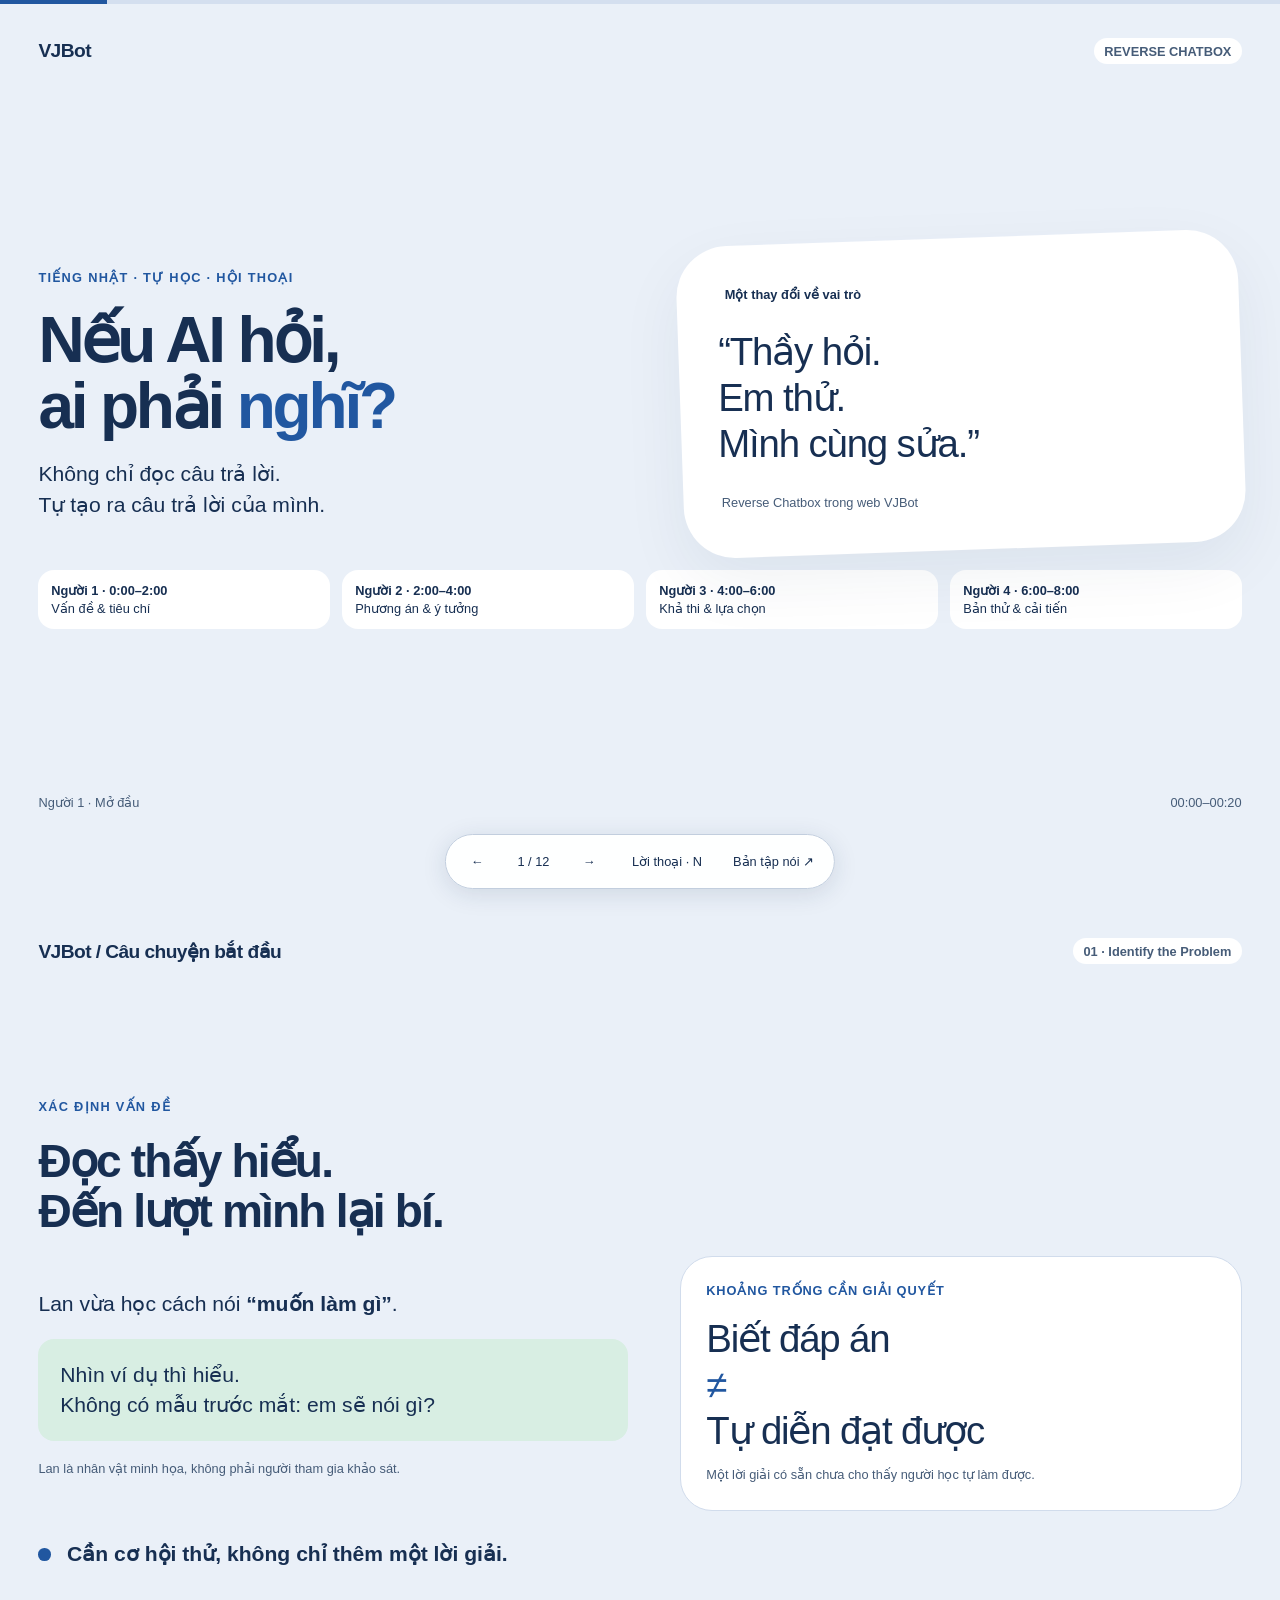
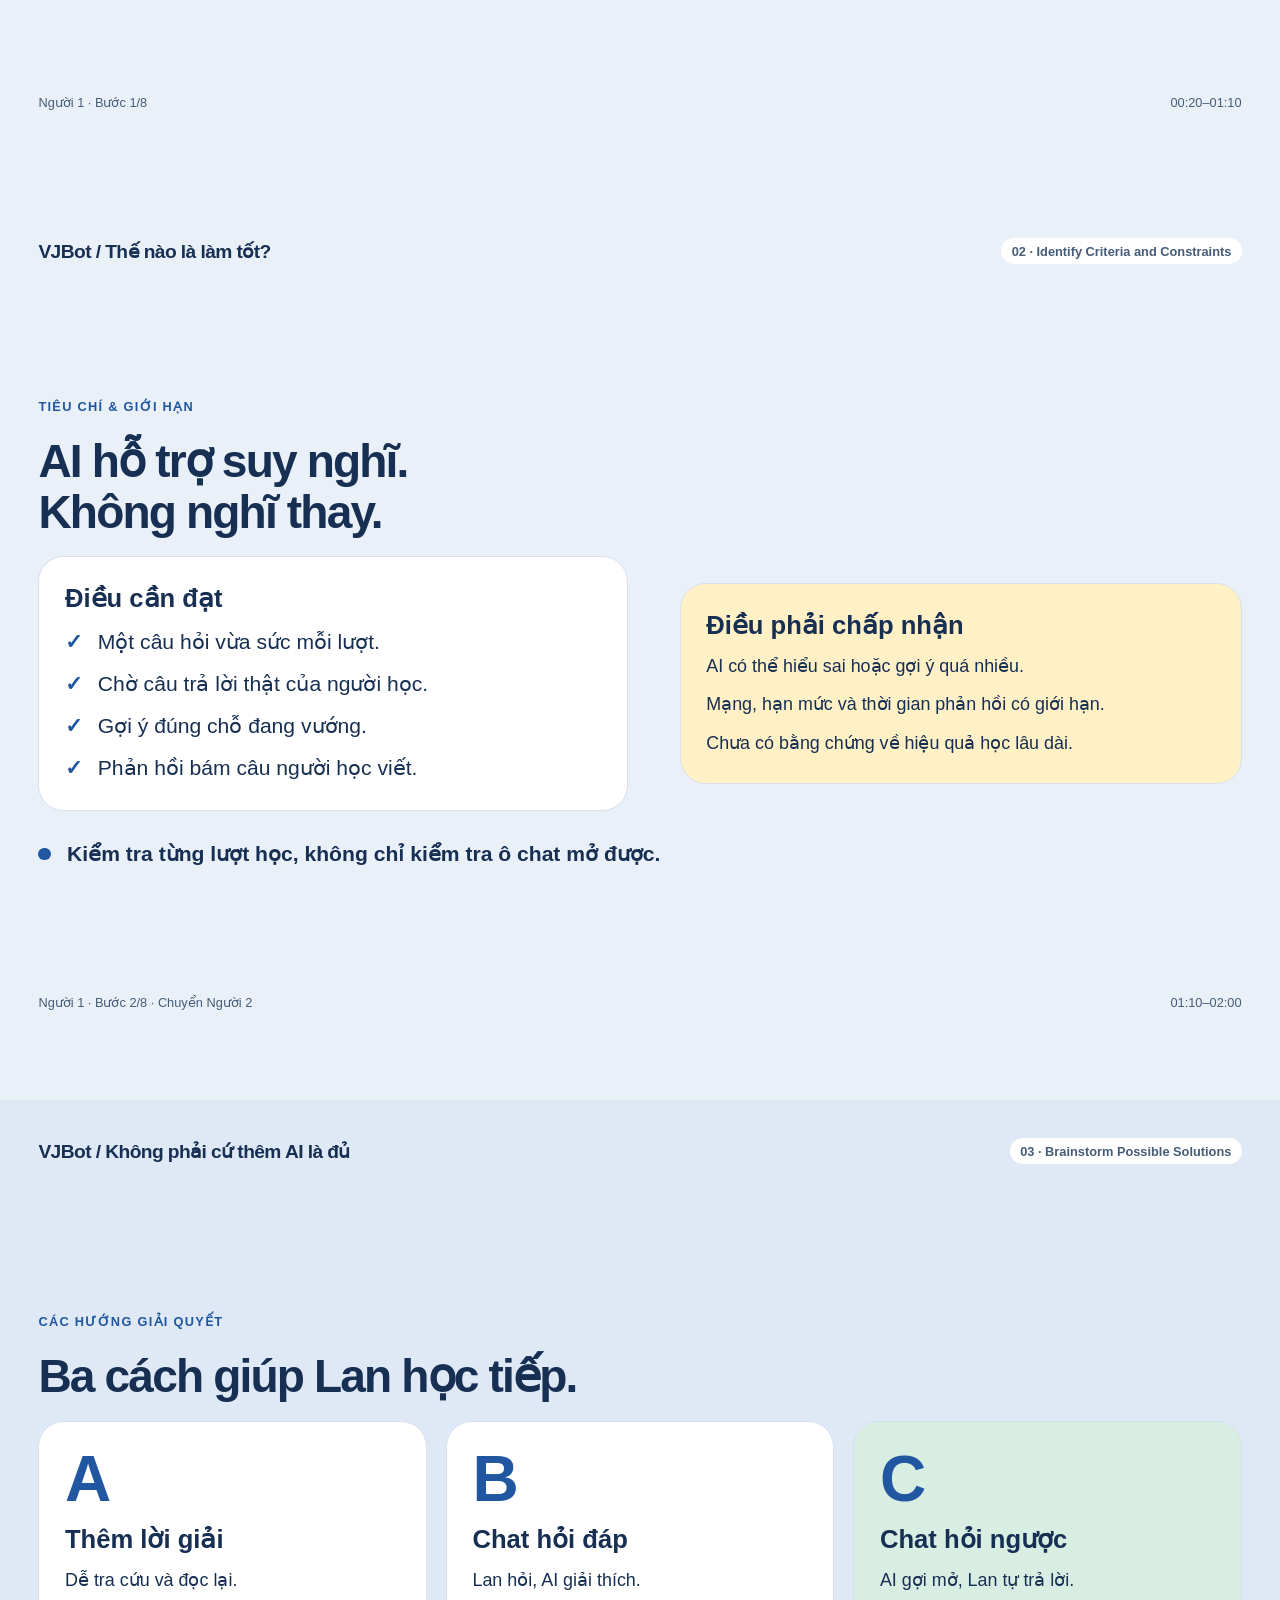
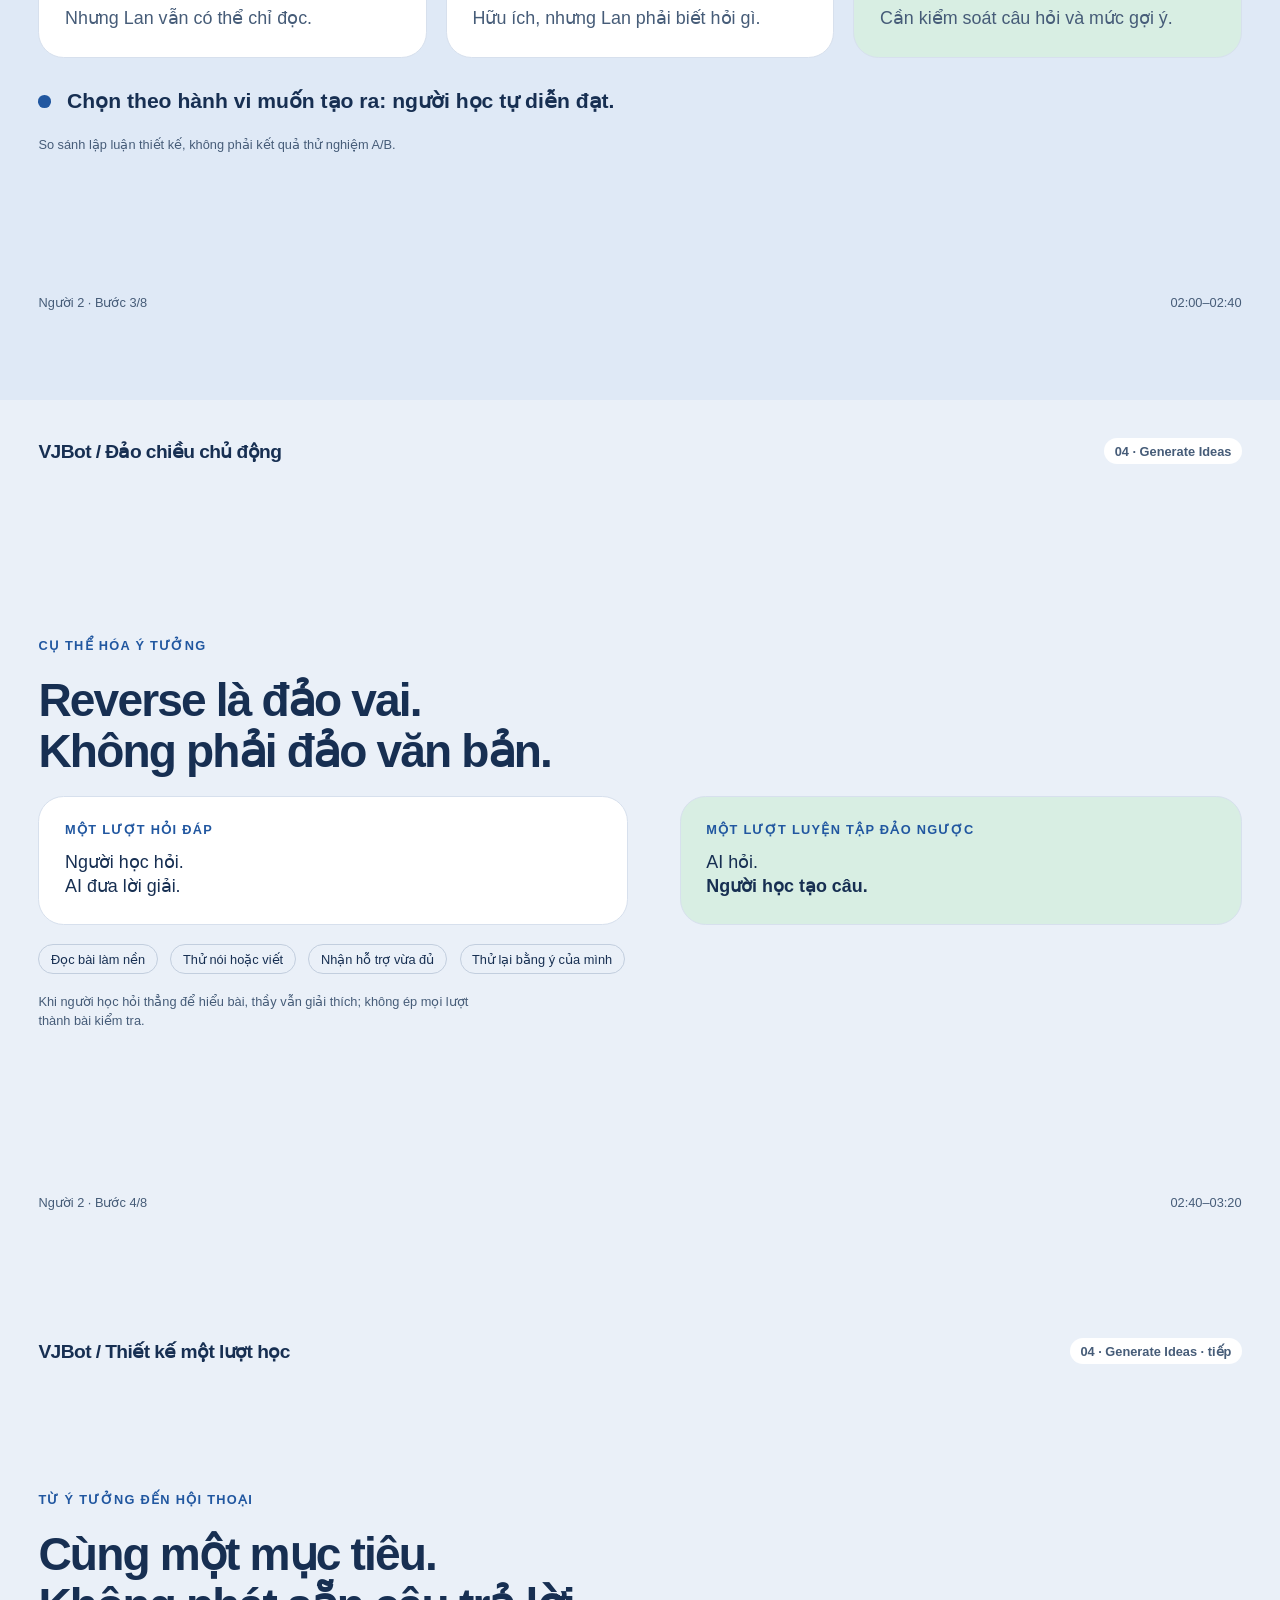
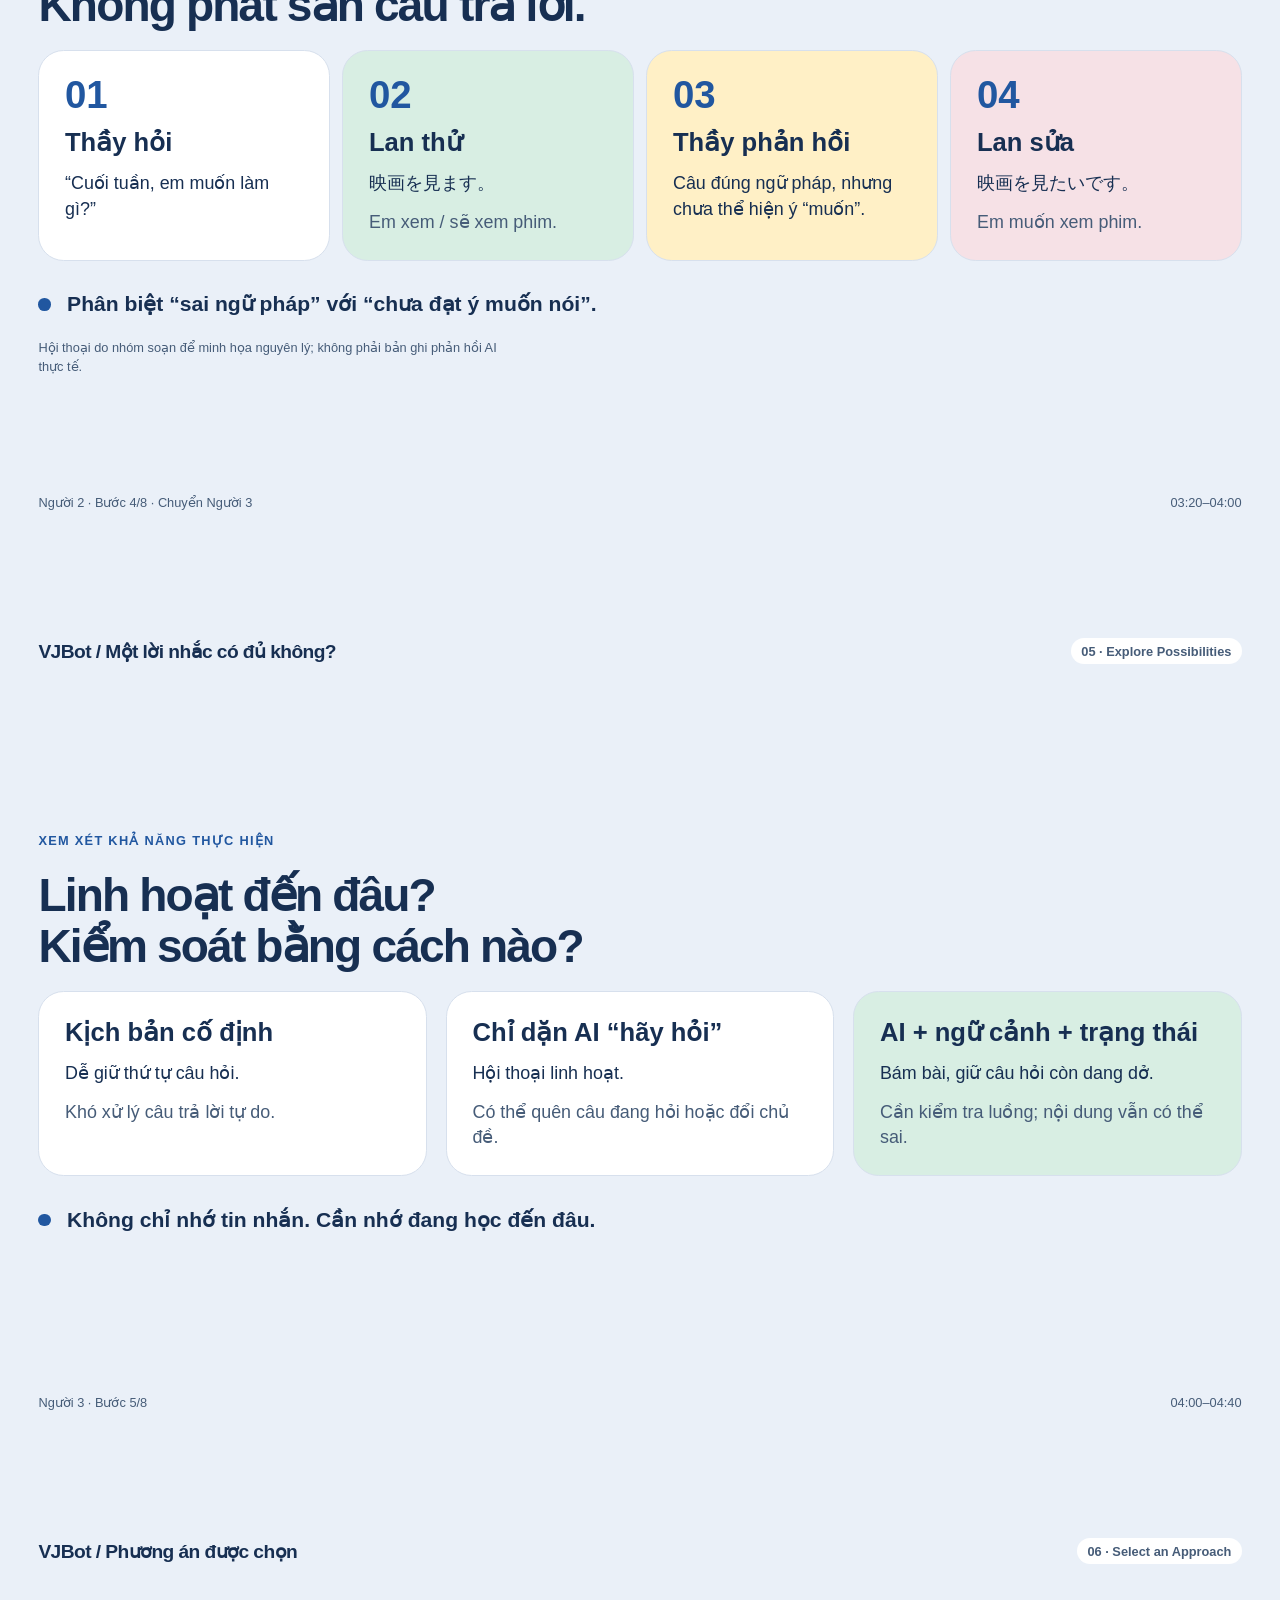
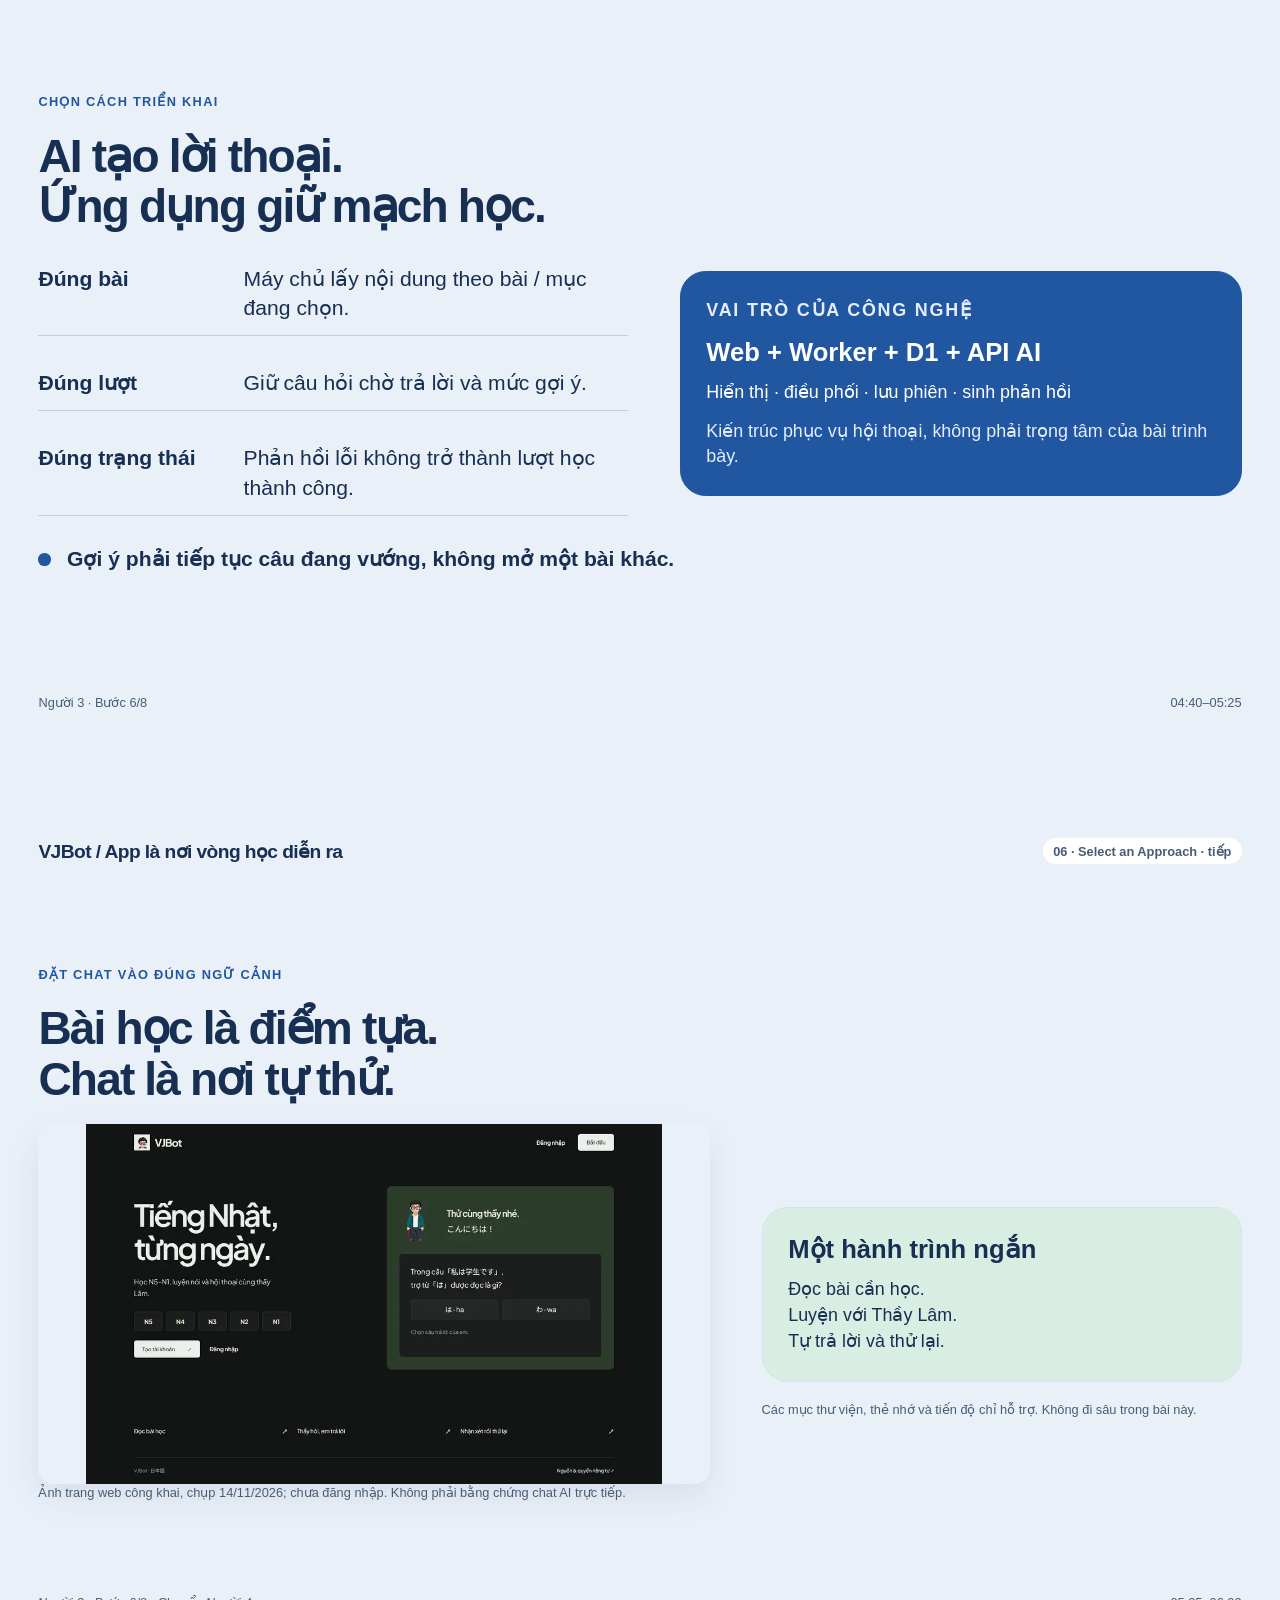
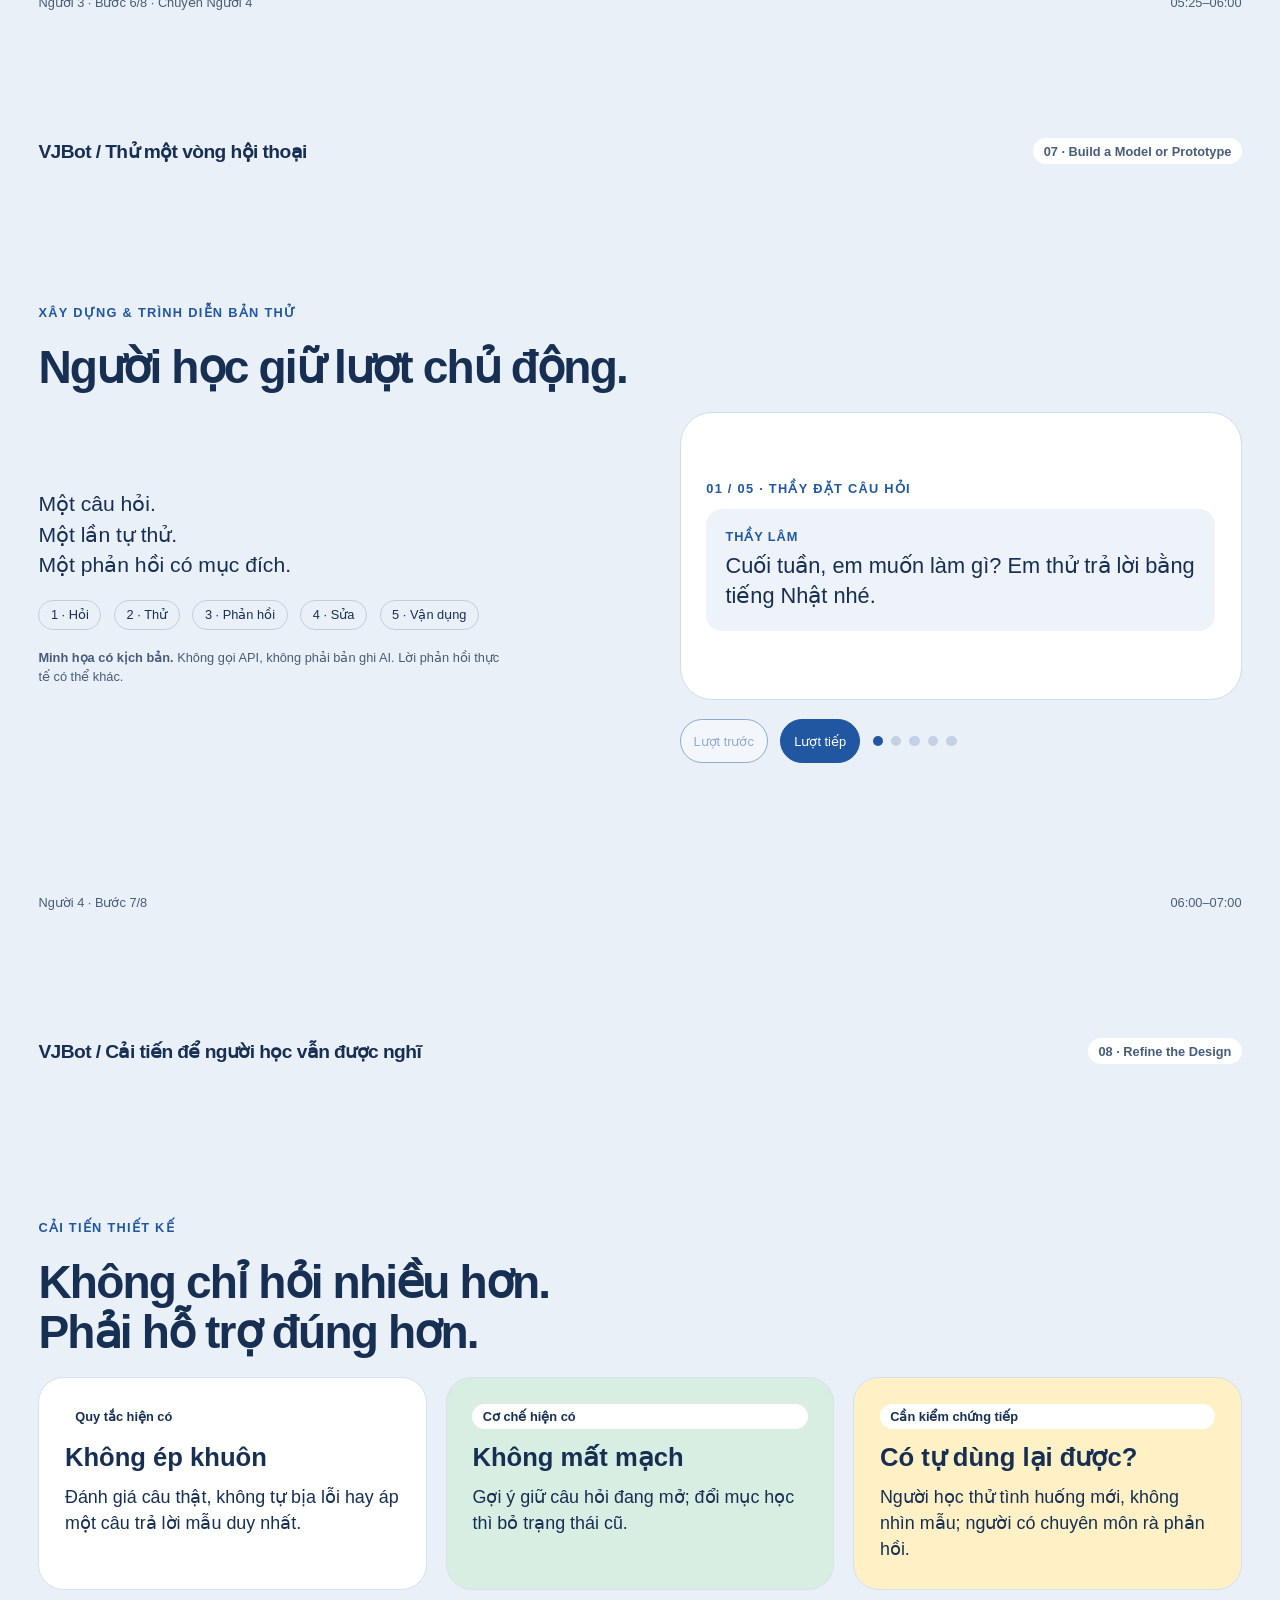
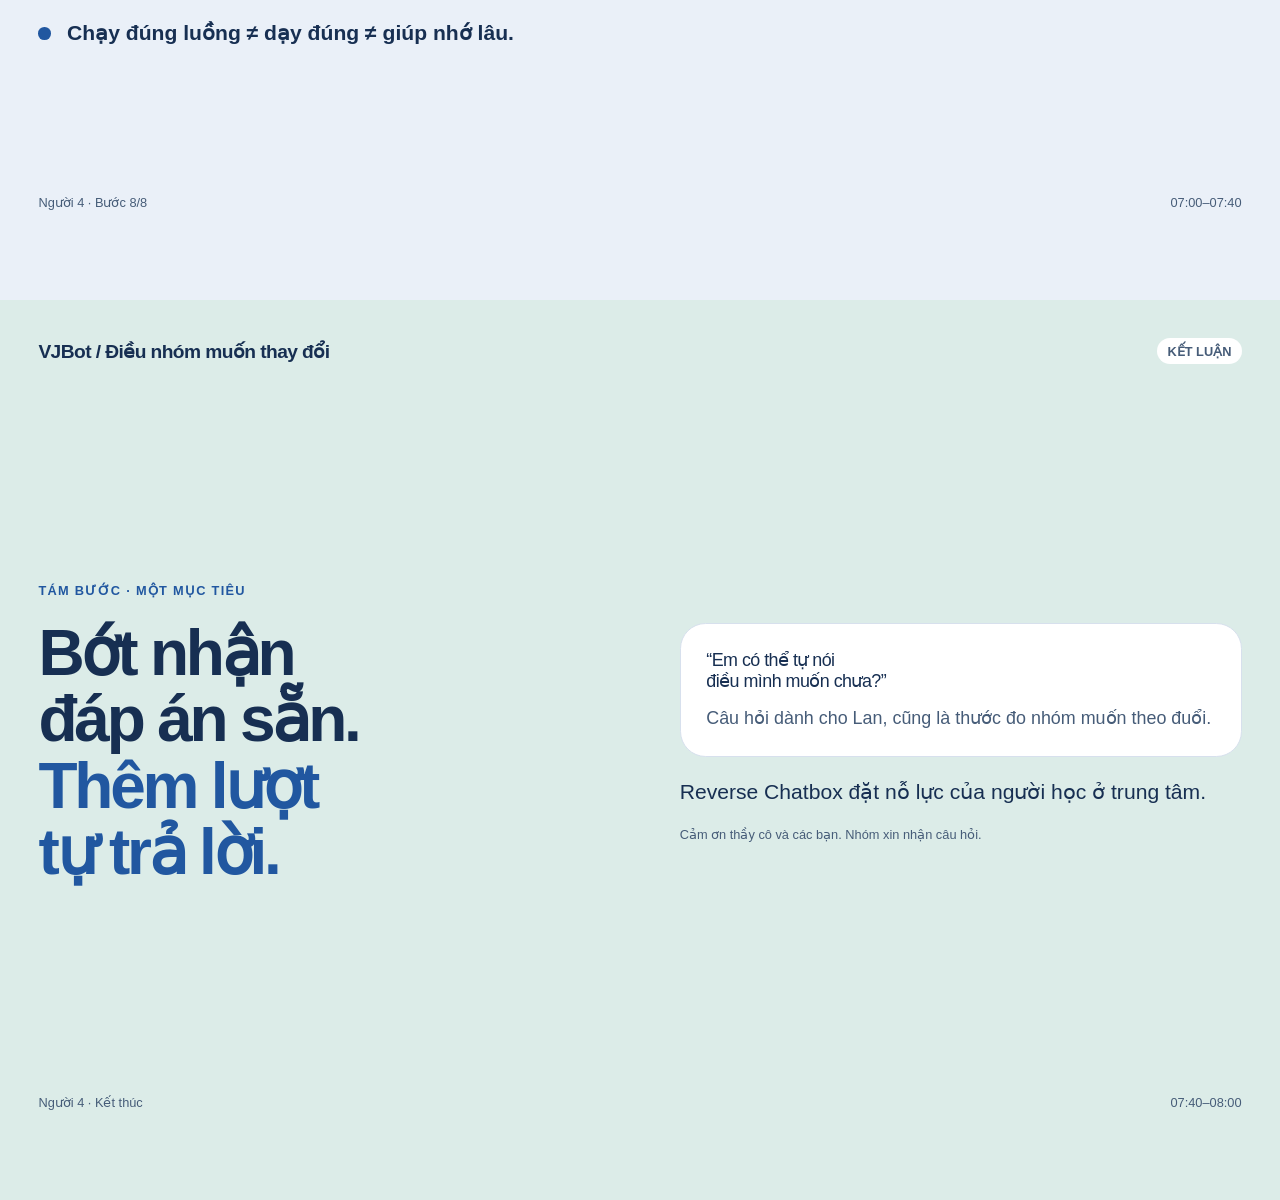
==== docs/presentation/index.html @ fffb1bcb "docs: add four-speaker Reverse Chatbox presentation" ====
<!doctype html>
<html lang="vi">
<head>
<meta charset="utf-8">
<meta name="viewport" content="width=device-width,initial-scale=1">
<meta name="color-scheme" content="light">
<title>VJBot — Khi AI hỏi, người học nghĩ</title>
<style>
/* Offline-friendly typography matches the approved Friendly preview. */
:root{--bg:#eaf0f8;--ink:#172f52;--muted:#465c78;--blue:#2157a0;--mint:#d8eee3;--pink:#f6e1e6;--yellow:#fff0c6;--white:#fff;--line:#c2cede;--title-size:clamp(2rem,5vw,5rem);--h2-size:clamp(1.7rem,3.6vw,3.4rem);--h3-size:clamp(1.1rem,2vw,1.7rem);--body-size:clamp(1rem,1.65vw,1.6rem);--small-size:clamp(.8rem,1vw,1rem);--slide-padding:clamp(1rem,3vw,4.5rem);--content-gap:clamp(.75rem,1.5vw,1.5rem);--element-gap:clamp(.5rem,1vw,1rem)}
*{box-sizing:border-box}html,body{margin:0;height:100%;overflow-x:hidden}html{scroll-snap-type:y mandatory;scroll-behavior:smooth}body{background:var(--bg);color:var(--ink);font-family:'Segoe UI',Tahoma,sans-serif}button,a{-webkit-tap-highlight-color:transparent}button{font:inherit;cursor:pointer}button:disabled{cursor:default;opacity:.45}a{color:var(--blue)}:focus-visible{outline:3px solid var(--blue);outline-offset:4px}button,a{touch-action:manipulation}button{min-width:44px;min-height:44px}h1,h2,h3,p,figure{margin:0}h1{font-size:var(--title-size);line-height:1.04;letter-spacing:-.05em;font-weight:750}h2{font-size:var(--h2-size);line-height:1.1;letter-spacing:-.04em;font-weight:750;max-width:27ch}h3{font-size:var(--h3-size);line-height:1.2}p,li{font-size:var(--body-size);line-height:1.45}p{max-width:65ch}strong{font-weight:750}.small,figcaption{font-size:var(--small-size);line-height:1.4;color:var(--muted)}.eyebrow{font-size:var(--small-size);letter-spacing:.1em;text-transform:uppercase;font-weight:750;color:var(--blue)}.slide{width:100vw;height:100vh;height:100dvh;overflow:hidden;scroll-snap-align:start;position:relative;display:flex;flex-direction:column;padding:var(--slide-padding);padding-bottom:clamp(5rem,10vh,7rem)}.slide-content{flex:1;display:flex;flex-direction:column;justify-content:center;max-height:100%;min-height:0;gap:var(--content-gap)}.topline{display:flex;justify-content:space-between;align-items:center;gap:1rem;margin-bottom:clamp(.75rem,3vh,2rem);font-size:var(--small-size);color:var(--muted)}.brand{font-weight:800;letter-spacing:-.03em;color:var(--ink);font-size:clamp(1rem,1.5vw,1.4rem)}.tag{display:inline-flex;align-items:center;background:var(--white);padding:.4em .8em;border-radius:99px;font-size:var(--small-size);font-weight:650;white-space:nowrap}.two{display:grid;grid-template-columns:1.05fr 1fr;gap:clamp(1rem,4vw,4rem);align-items:center;min-height:0}.stack{display:flex;flex-direction:column;gap:var(--content-gap);min-width:0}.cards{display:grid;grid-template-columns:repeat(3,minmax(0,1fr));gap:var(--content-gap)}.cards.four{grid-template-columns:repeat(4,minmax(0,1fr))}.card{background:var(--white);border:1px solid #d7e0ed;border-radius:clamp(1rem,2vw,2rem);padding:clamp(1rem,2vw,2rem);display:flex;flex-direction:column;gap:var(--element-gap);min-width:0}.card p{font-size:clamp(.95rem,1.4vw,1.35rem)}.mint{background:var(--mint)}.pink{background:var(--pink)}.yellow{background:var(--yellow)}.blue{background:var(--blue);color:#fff;border-color:var(--blue)}.blue .small,.blue .eyebrow{color:#e4edff}.large-number{font-size:clamp(2.3rem,5vw,4.7rem);line-height:1;font-weight:750;letter-spacing:-.07em;color:var(--blue)}.quote{font-size:clamp(1.5rem,3vw,3rem);line-height:1.2;letter-spacing:-.03em}.highlight{color:var(--blue)}.caption{font-size:var(--small-size);color:var(--muted)}.takeaway{display:flex;gap:1rem;align-items:center;padding-top:clamp(.25rem,1vh,1rem);font-size:clamp(1rem,1.65vw,1.5rem);font-weight:650}.takeaway:before{content:'';width:.6em;height:.6em;border-radius:50%;background:var(--blue);flex-shrink:0}.conversation{background:#fff;border-radius:clamp(1rem,2.5vw,2rem);padding:clamp(1rem,2vw,2rem);display:flex;flex-direction:column;gap:clamp(.6rem,1.4vh,1.2rem);border:1px solid #d1dcec}.bubble{padding:clamp(.8rem,1.5vw,1.4rem);border-radius:1rem;background:#eef3fa;font-size:clamp(1rem,1.7vw,1.6rem);line-height:1.4}.bubble.student{margin-left:clamp(1rem,4vw,4rem);background:var(--mint)}.who{display:block;font-size:var(--small-size);letter-spacing:.07em;font-weight:750;margin-bottom:.4em;color:var(--blue)}.jp{font-family:'Yu Gothic','Meiryo',sans-serif;font-size:clamp(1.3rem,2.5vw,2.5rem);line-height:1.5}.flow{display:grid;grid-template-columns:repeat(4,minmax(0,1fr));gap:var(--element-gap);counter-reset:flow}.flow .card{position:relative}.flow .card:before{counter-increment:flow;content:counter(flow,decimal-leading-zero);font-size:clamp(1.7rem,3vw,3rem);color:var(--blue);font-weight:750;line-height:1}.big-message{font-size:clamp(1.3rem,2.5vw,2.5rem);line-height:1.35;max-width:30ch}.pill-list{display:flex;gap:var(--element-gap);flex-wrap:wrap}.pill-list span{border:1px solid var(--line);border-radius:99px;padding:.5em .9em;font-size:var(--small-size)}.roles{display:grid;grid-template-columns:repeat(4,minmax(0,1fr));gap:var(--element-gap)}.role{font-size:var(--small-size);padding:clamp(.6rem,1vw,1rem);border-radius:1rem;background:#fff}.role b{display:block;margin-bottom:.3em}.screenshot{display:block;width:100%;max-height:40vh;object-fit:contain;border-radius:clamp(.6rem,1.2vw,1.2rem);box-shadow:0 .8rem 2rem #172f5215}.proof-layout{grid-template-columns:1.4fr 1fr}.decision-row{display:grid;grid-template-columns:.8fr 1.6fr;gap:var(--element-gap);padding:clamp(.7rem,1.4vh,1.4rem) 0;border-bottom:1px solid var(--line)}.decision-row strong,.decision-row span{font-size:var(--body-size);line-height:1.4}.checklist{list-style:none;margin:0;padding:0;display:grid;gap:clamp(.5rem,1.3vh,1.1rem)}.checklist li{display:flex;gap:.7em;align-items:baseline}.checklist li:before{content:'✓';color:var(--blue);font-weight:800}.section-stamp{font-size:clamp(5rem,15vw,14rem);line-height:.85;font-weight:800;letter-spacing:-.08em;color:#2157a015;position:absolute;right:4vw;top:8vh;pointer-events:none;z-index:-1}.lead{max-width:40ch}.divider{background:#dfe9f6}.closing{background:#dcece8}.hero-orbit{background:#fff;border-radius:clamp(2rem,4vw,4rem);padding:clamp(1.5rem,3vw,3rem);transform:rotate(-2deg);box-shadow:0 1.5rem 4rem #172f5210}.hero-orbit>*{transform:rotate(2deg)}.hero-orbit .quote{margin:clamp(1rem,3vh,2rem) 0}.callout{background:var(--mint);padding:clamp(.8rem,1.7vw,1.5rem);border-radius:1rem;font-size:var(--body-size);line-height:1.4}.reveal{transition:opacity .4s ease,transform .4s ease}.js .slide:not(.visible) .reveal{opacity:0;transform:translateY(16px)}.slide.visible .reveal{opacity:1;transform:none}.sr-only{position:absolute;width:1px;height:1px;padding:0;margin:-1px;overflow:hidden;clip:rect(0,0,0,0);white-space:nowrap;border:0}.controls{position:fixed;bottom:clamp(.4rem,1.2vh,1rem);left:50%;transform:translateX(-50%);z-index:20;display:flex;align-items:center;gap:clamp(.3rem,.8vw,.8rem);padding:.3rem .6rem;background:#fffffff2;box-shadow:0 .3rem 1.5rem #172f5220;border:1px solid var(--line);border-radius:99px;max-width:96vw}.controls button,.controls a{border:0;border-radius:99px;background:none;color:var(--ink);padding:.4rem .65rem;font-size:var(--small-size);text-decoration:none;white-space:nowrap}.controls button:hover,.controls a:hover{background:var(--bg)}.counter{min-width:3.7em;text-align:center;font-size:var(--small-size);font-variant-numeric:tabular-nums}.progress{position:fixed;top:0;left:0;height:4px;width:100%;z-index:30;appearance:none;border:0}.progress::-webkit-progress-bar{background:#d4dfef}.progress::-webkit-progress-value{background:var(--blue)}.progress::-moz-progress-bar{background:var(--blue)}.speaker-footer{display:flex;justify-content:space-between;gap:1rem;margin-top:clamp(.7rem,2vh,1.5rem);font-size:var(--small-size);color:var(--muted)}.demo-actions{display:flex;align-items:center;gap:var(--element-gap);flex-wrap:wrap}.demo-actions button{border:1px solid var(--blue);border-radius:99px;padding:.55em 1em;background:var(--blue);color:white;font-size:var(--small-size)}.demo-actions button.secondary{background:#fff;color:var(--blue)}.demo-panel{min-height:clamp(13rem,32vh,23rem);justify-content:center}.demo-panel .bubble{animation:enter .25s ease}@keyframes enter{from{opacity:0;transform:translateY(8px)}to{opacity:1;transform:none}}.demo-dots{display:flex;gap:.5rem;align-items:center}.demo-dots span{width:.65rem;height:.65rem;border-radius:50%;background:#c3d1e4}.demo-dots span.active{background:var(--blue)}dialog{width:min(850px,92vw);max-height:85vh;border:1px solid var(--line);border-radius:1.5rem;padding:clamp(1rem,3vw,2.5rem);color:var(--ink);background:white}dialog::backdrop{background:#102035aa}dialog header{display:flex;gap:1rem;justify-content:space-between;align-items:center;margin-bottom:1rem}dialog h2{font-size:clamp(1.3rem,2.5vw,2rem)}dialog p{font-size:clamp(1rem,1.5vw,1.25rem);margin:.9rem 0}dialog button{border:1px solid var(--line);background:var(--bg);border-radius:99px;padding:.5rem 1rem}dialog .stage-note{background:var(--yellow);padding:.8rem 1rem;border-radius:.8rem}dialog .timing{font-weight:700;color:var(--blue)}.print-only{display:none}
@media(max-height:700px){:root{--slide-padding:clamp(.9rem,3vw,2rem);--content-gap:clamp(.6rem,1.7vw,1.3rem);--title-size:clamp(1.8rem,4.5vw,3.5rem);--h2-size:clamp(1.5rem,3.3vw,2.8rem);--body-size:clamp(.95rem,1.55vw,1.35rem)}.topline{margin-bottom:1rem}.slide{padding-bottom:4.7rem}.card{padding:clamp(.8rem,1.5vw,1.5rem)}}
@media(max-height:600px){:root{--slide-padding:clamp(.7rem,2.5vw,1.5rem);--content-gap:clamp(.4rem,1vw,.8rem);--title-size:clamp(1.5rem,4vw,2.8rem);--h2-size:clamp(1.3rem,3vw,2.3rem);--body-size:clamp(.85rem,1.4vw,1.2rem);--small-size:clamp(.75rem,1vw,.9rem)}.slide{padding-bottom:4rem}.topline{margin-bottom:.6rem}.speaker-footer{margin-top:.5rem}.hero-orbit{padding:1rem}.card p{font-size:clamp(.8rem,1.3vw,1.1rem)}.screenshot{max-height:34vh}.demo-panel{min-height:10rem}}
@media(max-height:500px){:root{--slide-padding:clamp(.5rem,1.8vw,1rem);--title-size:clamp(1.3rem,3.6vw,2.3rem);--h2-size:clamp(1.15rem,2.8vw,1.9rem);--h3-size:clamp(.95rem,1.8vw,1.3rem);--body-size:clamp(.8rem,1.25vw,1.05rem);--small-size:clamp(.7rem,1vw,.85rem)}.topline{margin-bottom:.3rem}.card{padding:.7rem;gap:.4rem}.card p{font-size:.8rem}.large-number{font-size:2rem}.two{gap:1rem}.bubble{padding:.65rem;font-size:.95rem}.jp{font-size:1.2rem}.quote{font-size:1.5rem}.role{padding:.5rem}.flow .card:before{font-size:1.6rem}.speaker-footer{font-size:.7rem}.demo-panel{min-height:9rem}.demo-actions button{min-height:36px}.decision-row{padding:.5rem 0}.controls button{min-height:36px}.caption{font-size:.7rem}}
@media(max-width:600px) and (min-height:501px){:root{--title-size:clamp(2rem,8vw,3rem);--h2-size:clamp(1.5rem,6.3vw,2.2rem);--body-size:clamp(.95rem,3.7vw,1.1rem);--content-gap:.75rem;--slide-padding:1.1rem}.two,.proof-layout{grid-template-columns:1fr;gap:.8rem}.cards{grid-template-columns:1fr;gap:.6rem}.cards .card{padding:.8rem;gap:.3rem}.cards .large-number{display:none}.cards .card p{font-size:.9rem}.cards.four,.flow,.roles{grid-template-columns:repeat(2,minmax(0,1fr))}.flow .card{padding:.75rem}.flow .card:before{font-size:1.6rem}.flow h3{font-size:1rem}.flow p{font-size:.85rem}.hero-orbit{padding:1rem;border-radius:1.5rem}.hero-orbit .quote{font-size:1.5rem;margin:.65rem 0}.conversation{padding:.85rem}.bubble{font-size:1rem;padding:.75rem}.jp{font-size:1.45rem}.topline{font-size:.75rem}.tag{font-size:.7rem}.speaker-footer{font-size:.7rem}.role{font-size:.75rem;padding:.6rem}.screenshot{max-height:24vh}.big-message{font-size:1.25rem}.demo-panel{min-height:12rem}.decision-row strong,.decision-row span{font-size:.9rem}.controls .optional{display:none}.takeaway{font-size:1rem}.quote{font-size:1.6rem}.pill-list span{font-size:.75rem;padding:.4em .6em}}
/* Compact layouts remove repeated framing, not the eight-step content. */
html{scrollbar-width:none}
body{overflow-x:clip}
@media(max-width:600px),(max-height:500px){
  .topline .brand{display:none}
  .topline{justify-content:flex-end}
  .slide-content>.eyebrow{display:none}
  .conversation .quote{font-size:clamp(1.15rem,3vw,1.4rem)}
  .conversation .quote br{display:none}
  .conversation .quote .highlight{margin:0 .25em}
  .card .tag{align-self:flex-start}
}
@media(max-width:600px) and (min-height:501px){
  .topline{margin-bottom:.7rem}
  .cards .card:has(.tag){display:grid;grid-template-columns:1fr 1fr;align-items:center}
  .cards .card:has(.tag) p{grid-column:1/-1}
  .cards .card:has(.tag) h3{font-size:1rem}
  .cards .card:has(.tag) .tag{font-size:.65rem;justify-self:start}
  .two .card{padding:.8rem;gap:.45rem}
  .two .card p,.checklist li{font-size:.9rem;line-height:1.35}
  .checklist{gap:.4rem}
  .conversation{gap:.5rem}
  .demo-panel{min-height:10rem}
  .decision-row{padding:.5rem 0;grid-template-columns:.65fr 1.75fr}
  .screenshot{max-height:21vh}
}
@media(max-height:500px){
  .slide{padding-bottom:3.3rem}
  .topline{margin-bottom:.3rem}
  .card .tag{font-size:.65rem}
  .conversation{padding:.7rem;gap:.4rem}
  .who{font-size:.65rem}
  .card p,.checklist li{line-height:1.3}
  .checklist{gap:.4rem}
  .screenshot{max-height:30vh}
  .decision-row{padding:.3rem 0}
  .demo-panel{min-height:8rem}
  .demo-actions{gap:.4rem}
  .demo-actions button{padding:.3rem .7rem}
}
@media(prefers-reduced-motion:reduce){*,*::before,*::after{animation-duration:.01ms!important;transition-duration:.01ms!important}html{scroll-behavior:auto}}
@media print{@page{size:A4 landscape;margin:0}.slide{height:210mm;width:297mm;break-after:page;padding:12mm;overflow:hidden}.controls,.progress,dialog{display:none!important}.reveal{opacity:1!important;transform:none!important}.slide-content{gap:5mm}body{print-color-adjust:exact;-webkit-print-color-adjust:exact}.print-only{display:block}.demo-actions{display:none}}
</style>
</head>
<body>
<progress class="progress" max="12" value="1" aria-label="Tiến độ bài thuyết trình"></progress>
<main id="slides" aria-label="Bài thuyết trình VJBot gồm 12 slide">
<!-- Speaker 1: problem and criteria, 0:00–2:00. -->
<section class="slide" id="slide-1" data-speaker="1" data-seconds="20" data-step="intro" aria-labelledby="title-1">
<div class="topline"><span class="brand">VJBot</span><span class="tag">REVERSE CHATBOX</span></div>
<div class="slide-content"><div class="two reveal"><div class="stack"><p class="eyebrow">Tiếng Nhật · Tự học · Hội thoại</p><h1 id="title-1">Nếu AI hỏi,<br>ai phải <span class="highlight">nghĩ?</span></h1><p class="lead">Không chỉ đọc câu trả lời.<br>Tự tạo ra câu trả lời của mình.</p></div><div class="hero-orbit"><span class="tag">Một thay đổi về vai trò</span><p class="quote">“Thầy hỏi.<br>Em thử.<br>Mình cùng sửa.”</p><p class="small">Reverse Chatbox trong web VJBot</p></div></div><div class="roles reveal"><div class="role"><b>Người 1 · 0:00–2:00</b>Vấn đề & tiêu chí</div><div class="role"><b>Người 2 · 2:00–4:00</b>Phương án & ý tưởng</div><div class="role"><b>Người 3 · 4:00–6:00</b>Khả thi & lựa chọn</div><div class="role"><b>Người 4 · 6:00–8:00</b>Bản thử & cải tiến</div></div></div>
<div class="speaker-footer"><span>Người 1 · Mở đầu</span><span>00:00–00:20</span></div>
<template class="notes"><p>Chào thầy cô và các bạn. Nếu một chatbot luôn trả lời giúp, ai đang thực sự luyện tập? Nhóm em giới thiệu VJBot, web hỗ trợ học tiếng Nhật. Hôm nay, nhóm tập trung vào Reverse Chatbox: AI đặt câu hỏi để người học tự diễn đạt.</p><p class="stage-note">Dừng một nhịp sau câu hỏi mở đầu. Không giới thiệu danh sách tính năng. Bấm sang slide 2.</p></template>
</section>
<section class="slide" id="slide-2" data-speaker="1" data-seconds="50" data-step="1" aria-labelledby="title-2">
<div class="topline"><span class="brand">VJBot / Câu chuyện bắt đầu</span><span class="tag">01 · Identify the Problem</span></div>
<div class="slide-content"><p class="eyebrow reveal">Xác định vấn đề</p><h2 id="title-2" class="reveal">Đọc thấy hiểu.<br>Đến lượt mình lại bí.</h2><div class="two reveal"><div class="stack"><p>Lan vừa học cách nói <strong>“muốn làm gì”</strong>.</p><div class="callout">Nhìn ví dụ thì hiểu.<br>Không có mẫu trước mắt: em sẽ nói gì?</div><p class="small">Lan là nhân vật minh họa, không phải người tham gia khảo sát.</p></div><div class="conversation"><span class="who">KHOẢNG TRỐNG CẦN GIẢI QUYẾT</span><p class="quote">Biết đáp án<br><span class="highlight">≠</span><br>Tự diễn đạt được</p><p class="small">Một lời giải có sẵn chưa cho thấy người học tự làm được.</p></div></div><p class="takeaway reveal">Cần cơ hội thử, không chỉ thêm một lời giải.</p></div>
<div class="speaker-footer"><span>Người 1 · Bước 1/8</span><span>00:20–01:10</span></div>
<template class="notes"><p>Hãy hình dung Lan, một bạn đang học tiếng Nhật sơ cấp. Lan vừa đọc cách nói “muốn làm gì” và thấy ví dụ khá dễ hiểu. Nhưng khi cất ví dụ đi, rồi được hỏi cuối tuần muốn làm gì, Lan lại chưa tự nói được.</p><p>Lan ở đây là nhân vật minh họa, không phải kết quả khảo sát. Tình huống này giúp nhóm xác định vấn đề: đọc hiểu một lời giải chưa cho thấy mình có thể tự sử dụng kiến thức. Nếu chatbot đưa ngay câu hoàn chỉnh, Lan có thể tiếp tục đọc mà chưa cần thử. Vì vậy, nhóm muốn tạo một cuộc hội thoại buộc người học tham gia bằng câu trả lời của chính mình, nhưng vẫn có hỗ trợ khi bị bí.</p><p class="stage-note">Nhấn vào sự khác nhau giữa “hiểu khi đọc” và “tự sử dụng”. Không tuyên bố mọi chatbot đều chỉ đưa đáp án.</p></template>
</section>
<section class="slide" id="slide-3" data-speaker="1" data-seconds="50" data-step="2" aria-labelledby="title-3">
<div class="topline"><span class="brand">VJBot / Thế nào là làm tốt?</span><span class="tag">02 · Identify Criteria and Constraints</span></div>
<div class="slide-content"><p class="eyebrow reveal">Tiêu chí & giới hạn</p><h2 id="title-3" class="reveal">AI hỗ trợ suy nghĩ.<br>Không nghĩ thay.</h2><div class="two reveal"><div class="card"><h3>Điều cần đạt</h3><ul class="checklist"><li>Một câu hỏi vừa sức mỗi lượt.</li><li>Chờ câu trả lời thật của người học.</li><li>Gợi ý đúng chỗ đang vướng.</li><li>Phản hồi bám câu người học viết.</li></ul></div><div class="card yellow"><h3>Điều phải chấp nhận</h3><p>AI có thể hiểu sai hoặc gợi ý quá nhiều.</p><p>Mạng, hạn mức và thời gian phản hồi có giới hạn.</p><p>Chưa có bằng chứng về hiệu quả học lâu dài.</p></div></div><p class="takeaway reveal">Kiểm tra từng lượt học, không chỉ kiểm tra ô chat mở được.</p></div>
<div class="speaker-footer"><span>Người 1 · Bước 2/8 · Chuyển Người 2</span><span>01:10–02:00</span></div>
<template class="notes"><p>Từ vấn đề đó, nhóm đặt bốn tiêu chí. Thứ nhất, mỗi lượt chỉ có một câu hỏi phù hợp. Thứ hai, AI phải chờ người học trả lời, không tự đoán bài làm. Thứ ba, khi người học bí, gợi ý cần giúp họ tiến thêm một bước thay vì giải hết. Cuối cùng, phản hồi phải dựa trên đúng câu họ vừa viết.</p><p>Nhóm cũng phải tính đến giới hạn. AI có thể hiểu sai, mạng có thể chậm và dịch vụ có hạn mức. Một cuộc chat chạy được cũng chưa chứng minh người học nhớ lâu hơn. Vì vậy, tiêu chí không phải “AI nói thật nhiều”, mà là “người học có cơ hội tự nghĩ và thử lại”. Tiếp theo, bạn thứ hai sẽ trình bày các hướng giải quyết mà nhóm cân nhắc.</p><p class="stage-note">Chuyển người sau câu cuối. Mốc mục tiêu: tổng 2 phút.</p></template>
</section>
<!-- Speaker 2: alternative concepts and interaction ideas, 2:00–4:00. -->
<section class="slide divider" id="slide-4" data-speaker="2" data-seconds="40" data-step="3" aria-labelledby="title-4">
<div class="topline"><span class="brand">VJBot / Không phải cứ thêm AI là đủ</span><span class="tag">03 · Brainstorm Possible Solutions</span></div>
<div class="slide-content"><p class="eyebrow reveal">Các hướng giải quyết</p><h2 id="title-4" class="reveal">Ba cách giúp Lan học tiếp.</h2><div class="cards reveal"><div class="card"><span class="large-number">A</span><h3>Thêm lời giải</h3><p>Dễ tra cứu và đọc lại.</p><p class="small">Nhưng Lan vẫn có thể chỉ đọc.</p></div><div class="card"><span class="large-number">B</span><h3>Chat hỏi đáp</h3><p>Lan hỏi, AI giải thích.</p><p class="small">Hữu ích, nhưng Lan phải biết hỏi gì.</p></div><div class="card mint"><span class="large-number">C</span><h3>Chat hỏi ngược</h3><p>AI gợi mở, Lan tự trả lời.</p><p class="small">Cần kiểm soát câu hỏi và mức gợi ý.</p></div></div><p class="takeaway reveal">Chọn theo hành vi muốn tạo ra: người học tự diễn đạt.</p><p class="caption">So sánh lập luận thiết kế, không phải kết quả thử nghiệm A/B.</p></div>
<div class="speaker-footer"><span>Người 2 · Bước 3/8</span><span>02:00–02:40</span></div>
<template class="notes"><p>Để giải quyết tình huống của Lan, có ba hướng. Một là bổ sung lời giải: thuận tiện tra cứu, nhưng người học vẫn có thể chỉ đọc. Hai là chat hỏi đáp: Lan hỏi, AI giải thích. Cách này hữu ích khi Lan đã biết mình chưa hiểu chỗ nào.</p><p>Hướng thứ ba là đảo vai chủ động. AI đặt một câu hỏi hoặc tình huống, rồi chờ Lan tự trả lời. Nhóm chọn phát triển hướng này vì nó trực tiếp tạo cơ hội luyện tập. Đây là so sánh về thiết kế, không phải tuyên bố nhóm đã thử nghiệm ba phương án và đo được phương án thắng.</p><p class="stage-note">Không phủ nhận giá trị của chat hỏi đáp. Chỉ phân biệt vai trò chủ động trong hoạt động luyện tập.</p></template>
</section>
<section class="slide" id="slide-5" data-speaker="2" data-seconds="40" data-step="4" aria-labelledby="title-5">
<div class="topline"><span class="brand">VJBot / Đảo chiều chủ động</span><span class="tag">04 · Generate Ideas</span></div>
<div class="slide-content"><p class="eyebrow reveal">Cụ thể hóa ý tưởng</p><h2 id="title-5" class="reveal">Reverse là đảo vai.<br>Không phải đảo văn bản.</h2><div class="two reveal"><div class="card"><span class="eyebrow">Một lượt hỏi đáp</span><p class="big-message">Người học hỏi.<br>AI đưa lời giải.</p></div><div class="card mint"><span class="eyebrow">Một lượt luyện tập đảo ngược</span><p class="big-message">AI hỏi.<br><strong>Người học tạo câu.</strong></p></div></div><div class="pill-list reveal"><span>Đọc bài làm nền</span><span>Thử nói hoặc viết</span><span>Nhận hỗ trợ vừa đủ</span><span>Thử lại bằng ý của mình</span></div><p class="caption">Khi người học hỏi thẳng để hiểu bài, thầy vẫn giải thích; không ép mọi lượt thành bài kiểm tra.</p></div>
<div class="speaker-footer"><span>Người 2 · Bước 4/8</span><span>02:40–03:20</span></div>
<template class="notes"><p>“Reverse” ở đây không phải đảo chữ trong tin nhắn. Đó là thay đổi vai trò chủ động. Sau khi có bài học làm nền, người học bước vào chat để tự dùng kiến thức, thay vì chỉ xin thêm một đáp án.</p><p>Thầy Lâm sẽ gợi mở một tình huống vừa sức, chờ câu trả lời rồi hỗ trợ phần còn vướng. Tuy nhiên, đảo ngược không có nghĩa là thầy chỉ hỏi mãi. Nếu Lan nói “em chưa hiểu”, thầy vẫn cần giải thích ngắn gọn. Điểm nhóm muốn giữ là người học có một lượt tự thử, chứ không bị bỏ mặc hoặc bị biến mọi câu hỏi thành một bài kiểm tra.</p></template>
</section>
<section class="slide" id="slide-6" data-speaker="2" data-seconds="40" data-step="4" aria-labelledby="title-6">
<div class="topline"><span class="brand">VJBot / Thiết kế một lượt học</span><span class="tag">04 · Generate Ideas · tiếp</span></div>
<div class="slide-content"><p class="eyebrow reveal">Từ ý tưởng đến hội thoại</p><h2 id="title-6" class="reveal">Cùng một mục tiêu.<br>Không phát sẵn câu trả lời.</h2><div class="flow reveal"><div class="card"><h3>Thầy hỏi</h3><p>“Cuối tuần, em muốn làm gì?”</p></div><div class="card mint"><h3>Lan thử</h3><p lang="ja">映画を見ます。</p><p class="small">Em xem / sẽ xem phim.</p></div><div class="card yellow"><h3>Thầy phản hồi</h3><p>Câu đúng ngữ pháp, nhưng chưa thể hiện ý “muốn”.</p></div><div class="card pink"><h3>Lan sửa</h3><p lang="ja">映画を見たいです。</p><p class="small">Em muốn xem phim.</p></div></div><p class="takeaway reveal">Phân biệt “sai ngữ pháp” với “chưa đạt ý muốn nói”.</p><p class="caption">Hội thoại do nhóm soạn để minh họa nguyên lý; không phải bản ghi phản hồi AI thực tế.</p></div>
<div class="speaker-footer"><span>Người 2 · Bước 4/8 · Chuyển Người 3</span><span>03:20–04:00</span></div>
<template class="notes"><p>Ví dụ, thầy hỏi Lan muốn làm gì cuối tuần. Lan viết “映画を見ます”, nghĩa là em xem hoặc sẽ xem phim. Câu này đúng ngữ pháp, nên không nên gắn nhãn sai toàn bộ. Điểm còn thiếu là ý “muốn” trong yêu cầu.</p><p>Thầy phản hồi đúng chỗ đó để Lan thử đổi thành “映画を見たいです”. Như vậy, Lan vẫn tự hoàn thành câu của mình. Hội thoại trên là kịch bản minh họa do nhóm soạn, chưa phải kết quả AI chạy thật. Từ ý tưởng này, bạn thứ ba sẽ giải thích cách nhóm giữ đúng mạch hội thoại khi xây dựng hệ thống.</p><p class="stage-note">Đọc chậm hai câu tiếng Nhật. Đây là ví dụ minh họa; không nói “AI chắc chắn luôn chấm như vậy”.</p></template>
</section>
<!-- Speaker 3: feasibility and selected system design, 4:00–6:00. -->
<section class="slide" id="slide-7" data-speaker="3" data-seconds="40" data-step="5" aria-labelledby="title-7">
<div class="topline"><span class="brand">VJBot / Một lời nhắc có đủ không?</span><span class="tag">05 · Explore Possibilities</span></div>
<div class="slide-content"><p class="eyebrow reveal">Xem xét khả năng thực hiện</p><h2 id="title-7" class="reveal">Linh hoạt đến đâu?<br>Kiểm soát bằng cách nào?</h2><div class="cards reveal"><div class="card"><h3>Kịch bản cố định</h3><p>Dễ giữ thứ tự câu hỏi.</p><p class="small">Khó xử lý câu trả lời tự do.</p></div><div class="card"><h3>Chỉ dặn AI “hãy hỏi”</h3><p>Hội thoại linh hoạt.</p><p class="small">Có thể quên câu đang hỏi hoặc đổi chủ đề.</p></div><div class="card mint"><h3>AI + ngữ cảnh + trạng thái</h3><p>Bám bài, giữ câu hỏi còn dang dở.</p><p class="small">Cần kiểm tra luồng; nội dung vẫn có thể sai.</p></div></div><p class="takeaway reveal">Không chỉ nhớ tin nhắn. Cần nhớ đang học đến đâu.</p></div>
<div class="speaker-footer"><span>Người 3 · Bước 5/8</span><span>04:00–04:40</span></div>
<template class="notes"><p>Khi xem xét cách làm, nhóm phải cân bằng sự linh hoạt với khả năng kiểm soát. Kịch bản cố định giữ được thứ tự, nhưng khó xử lý những câu trả lời rất khác nhau. Nếu chỉ dặn AI “hãy hỏi học sinh”, hội thoại linh hoạt hơn nhưng có thể quên câu đang hỏi.</p><p>Hướng hiện tại kết hợp AI với ngữ cảnh bài học và trạng thái phiên. Hệ thống giữ lại mục tiêu đang luyện, câu hỏi chưa giải quyết và mức gợi ý. Cách này giúp duy trì mạch học rõ hơn. Tuy vậy, kiểm soát được luồng chưa có nghĩa là mọi nhận xét tiếng Nhật đều chính xác.</p></template>
</section>
<section class="slide" id="slide-8" data-speaker="3" data-seconds="45" data-step="6" aria-labelledby="title-8">
<div class="topline"><span class="brand">VJBot / Phương án được chọn</span><span class="tag">06 · Select an Approach</span></div>
<div class="slide-content"><p class="eyebrow reveal">Chọn cách triển khai</p><h2 id="title-8" class="reveal">AI tạo lời thoại.<br>Ứng dụng giữ mạch học.</h2><div class="two reveal"><div class="stack"><div class="decision-row"><strong>Đúng bài</strong><span>Máy chủ lấy nội dung theo bài / mục đang chọn.</span></div><div class="decision-row"><strong>Đúng lượt</strong><span>Giữ câu hỏi chờ trả lời và mức gợi ý.</span></div><div class="decision-row"><strong>Đúng trạng thái</strong><span>Phản hồi lỗi không trở thành lượt học thành công.</span></div></div><div class="card blue"><p class="eyebrow">Vai trò của công nghệ</p><h3>Web + Worker + D1 + API AI</h3><p>Hiển thị · điều phối · lưu phiên · sinh phản hồi</p><p class="small">Kiến trúc phục vụ hội thoại, không phải trọng tâm của bài trình bày.</p></div></div><p class="takeaway reveal">Gợi ý phải tiếp tục câu đang vướng, không mở một bài khác.</p></div>
<div class="speaker-footer"><span>Người 3 · Bước 6/8</span><span>04:40–05:25</span></div>
<template class="notes"><p>Phương án được chọn phân chia trách nhiệm rõ ràng. AI tạo cách hỏi và cách giải thích. Ứng dụng giữ mạch học. Khi Lan chọn một bài hoặc một mục, máy chủ lấy nội dung tương ứng thay vì để AI tự đoán từ chữ trên màn hình.</p><p>Trong phiên, hệ thống giữ câu hỏi chưa được giải quyết và mức gợi ý. Vì vậy, khi Lan bấm xin gợi ý, mục tiêu vẫn là giúp câu đang vướng, không tự mở bài khác. Nếu yêu cầu AI bị lỗi, lượt đó không được lưu như một phản hồi thành công. Phần kỹ thuật dùng giao diện web, Worker, D1 và API AI; vai trò của chúng là hỗ trợ vòng luyện tập này, chứ không thay thế người học.</p></template>
</section>
<section class="slide" id="slide-9" data-speaker="3" data-seconds="35" data-step="6" aria-labelledby="title-9">
<div class="topline"><span class="brand">VJBot / App là nơi vòng học diễn ra</span><span class="tag">06 · Select an Approach · tiếp</span></div>
<div class="slide-content"><p class="eyebrow reveal">Đặt chat vào đúng ngữ cảnh</p><h2 id="title-9" class="reveal">Bài học là điểm tựa.<br>Chat là nơi tự thử.</h2><div class="two proof-layout reveal"><figure><img class="screenshot" src="assets/vjbot-public.webp" alt="Ảnh trang chủ VJBot: Tiếng Nhật, từng ngày; các bước Đọc bài học, Thầy hỏi em trả lời, Nhận xét rồi thử lại." width="1024" height="640"><figcaption>Ảnh trang web công khai, chụp 14/11/2026; chưa đăng nhập. Không phải bằng chứng chat AI trực tiếp.</figcaption></figure><div class="stack"><div class="card mint"><h3>Một hành trình ngắn</h3><p>Đọc bài cần học.<br>Luyện với Thầy Lâm.<br>Tự trả lời và thử lại.</p></div><p class="small">Các mục thư viện, thẻ nhớ và tiến độ chỉ hỗ trợ. Không đi sâu trong bài này.</p></div></div></div>
<div class="speaker-footer"><span>Người 3 · Bước 6/8 · Chuyển Người 4</span><span>05:25–06:00</span></div>
<template class="notes"><p>Đây là ảnh trang web công khai của VJBot. Nhóm đặt Reverse Chatbox trong một hành trình ngắn: có bài học làm nền, luyện với Thầy Lâm, rồi thử lại sau phản hồi. Người học không phải bắt đầu từ một ô chat hoàn toàn trống ngữ cảnh.</p><p>Các phần như thư viện, thẻ nhớ hay tiến độ là công cụ hỗ trợ; nhóm không đi sâu vào chúng hôm nay. Ảnh này xác nhận giao diện web đang hiện diện, không chứng minh một phiên AI trực tiếp. Tiếp theo, bạn thứ tư sẽ dẫn một lượt minh họa và nêu những điểm thiết kế cần tiếp tục kiểm tra.</p></template>
</section>
<!-- Speaker 4: clearly labeled scripted prototype and refinements, 6:00–8:00. -->
<section class="slide" id="slide-10" data-speaker="4" data-seconds="60" data-step="7" aria-labelledby="title-10">
<div class="topline"><span class="brand">VJBot / Thử một vòng hội thoại</span><span class="tag">07 · Build a Model or Prototype</span></div>
<div class="slide-content"><p class="eyebrow reveal">Xây dựng & trình diễn bản thử</p><h2 id="title-10" class="reveal">Người học giữ lượt chủ động.</h2><div class="two reveal"><div class="stack"><p class="lead">Một câu hỏi.<br>Một lần tự thử.<br>Một phản hồi có mục đích.</p><div class="pill-list"><span>1 · Hỏi</span><span>2 · Thử</span><span>3 · Phản hồi</span><span>4 · Sửa</span><span>5 · Vận dụng</span></div><p class="caption"><strong>Minh họa có kịch bản.</strong> Không gọi API, không phải bản ghi AI. Lời phản hồi thực tế có thể khác.</p></div><div class="stack"><div id="demo-panel" class="conversation demo-panel" aria-live="polite" aria-atomic="true"><span class="eyebrow" id="demo-stage">01 / 05 · Thầy đặt câu hỏi</span><div class="bubble" id="demo-bubble"><span class="who">THẦY LÂM</span>Cuối tuần, em muốn làm gì? Em thử trả lời bằng tiếng Nhật nhé.</div></div><div class="demo-actions"><button type="button" id="demo-back" class="secondary" disabled>Lượt trước</button><button type="button" id="demo-next">Lượt tiếp</button><span class="demo-dots" aria-hidden="true"><span class="active"></span><span></span><span></span><span></span><span></span></span></div></div></div></div>
<div class="speaker-footer"><span>Người 4 · Bước 7/8</span><span>06:00–07:00</span></div>
<template class="notes"><p>Phần này là minh họa có kịch bản, không phải AI đang trả lời trực tiếp. Nhóm dùng nó để giải thích rõ vòng học mà bản web hướng tới.</p><p>Đầu tiên, thầy đưa một tình huống và chờ. Lan phải tự tạo câu. Ở lượt tiếp theo, Lan viết “映画を見ます”. Thầy không kết luận sai toàn bộ, mà chỉ ra câu này chưa thể hiện ý “muốn”. Lan thử sửa thành “映画を見たいです”. Sau đó, thầy có thể chuyển sang một tình huống mới: nói điều em muốn ăn, thay vì lặp lại nguyên câu về xem phim.</p><p>Điểm cần quan sát là ai đang tạo câu trả lời. Trong cả vòng, người học vẫn phải tự làm. Với bản AI thật, nhóm cần kiểm tra câu hỏi có vừa sức không, gợi ý có tiết lộ quá nhiều không, và phản hồi có hiểu đúng câu của người học không.</p><p class="stage-note">Bấm “Lượt tiếp” 4 lần theo lời nói; mỗi lần dành khoảng 8–10 giây. Không mở cấu hình API. Nếu demo live chưa chuẩn bị, giữ nguyên nhãn “minh họa có kịch bản”, không giả là chat thật.</p></template>
</section>
<section class="slide" id="slide-11" data-speaker="4" data-seconds="40" data-step="8" aria-labelledby="title-11">
<div class="topline"><span class="brand">VJBot / Cải tiến để người học vẫn được nghĩ</span><span class="tag">08 · Refine the Design</span></div>
<div class="slide-content"><p class="eyebrow reveal">Cải tiến thiết kế</p><h2 id="title-11" class="reveal">Không chỉ hỏi nhiều hơn.<br>Phải hỗ trợ đúng hơn.</h2><div class="cards reveal"><div class="card"><span class="tag">Quy tắc hiện có</span><h3>Không ép khuôn</h3><p>Đánh giá câu thật, không tự bịa lỗi hay áp một câu trả lời mẫu duy nhất.</p></div><div class="card mint"><span class="tag">Cơ chế hiện có</span><h3>Không mất mạch</h3><p>Gợi ý giữ câu hỏi đang mở; đổi mục học thì bỏ trạng thái cũ.</p></div><div class="card yellow"><span class="tag">Cần kiểm chứng tiếp</span><h3>Có tự dùng lại được?</h3><p>Người học thử tình huống mới, không nhìn mẫu; người có chuyên môn rà phản hồi.</p></div></div><p class="takeaway reveal">Chạy đúng luồng ≠ dạy đúng ≠ giúp nhớ lâu.</p></div>
<div class="speaker-footer"><span>Người 4 · Bước 8/8</span><span>07:00–07:40</span></div>
<template class="notes"><p>Ở bước cải tiến, nhóm tập trung vào chất lượng của từng lượt. Quy tắc hiện có yêu cầu thầy xem đúng câu người học viết, không tự bịa lỗi hoặc ép mọi câu trả lời vào một mẫu. Hệ thống cũng giữ câu hỏi khi xin gợi ý và bỏ ngữ cảnh cũ khi đổi mục học.</p><p>Nhưng có quy tắc chưa bảo đảm AI luôn làm đúng. Phần cần kiểm chứng tiếp là phản hồi có phù hợp về tiếng Nhật không, và người học có tự vận dụng được ở tình huống mới không. Nhóm cần cả người rà chuyên môn lẫn lần thử thực tế với người học, thay vì dùng số lượng test phần mềm để kết luận hiệu quả học tập.</p></template>
</section>
<section class="slide closing" id="slide-12" data-speaker="4" data-seconds="20" data-step="closing" aria-labelledby="title-12">
<div class="topline"><span class="brand">VJBot / Điều nhóm muốn thay đổi</span><span class="tag">KẾT LUẬN</span></div>
<div class="slide-content"><div class="two reveal"><div class="stack"><p class="eyebrow">Tám bước · Một mục tiêu</p><h1 id="title-12">Bớt nhận<br>đáp án sẵn.<br><span class="highlight">Thêm lượt<br>tự trả lời.</span></h1></div><div class="stack"><div class="card"><p class="quote">“Em có thể tự nói<br>điều mình muốn chưa?”</p><p class="small">Câu hỏi dành cho Lan, cũng là thước đo nhóm muốn theo đuổi.</p></div><p>Reverse Chatbox đặt nỗ lực của người học ở trung tâm.</p><p class="small">Cảm ơn thầy cô và các bạn. Nhóm xin nhận câu hỏi.</p></div></div></div>
<div class="speaker-footer"><span>Người 4 · Kết thúc</span><span>07:40–08:00</span></div>
<template class="notes"><p>Quay lại với Lan: mục tiêu không phải là có thêm một câu trả lời hay để đọc, mà là tự nói được điều mình muốn. Qua tám bước thiết kế, Reverse Chatbox đặt nỗ lực của người học ở trung tâm. Nhóm em xin cảm ơn và nhận câu hỏi.</p><p class="stage-note">Dừng tại slide này khi hỏi đáp. Không chuyển sang giới thiệu các tính năng khác.</p></template>
</section>
</main>
<nav class="controls" aria-label="Điều khiển trình chiếu"><button type="button" id="prev" aria-label="Slide trước">←</button><span class="counter" id="counter" aria-live="polite">1 / 12</span><button type="button" id="next" aria-label="Slide tiếp">→</button><button type="button" id="notes-open" aria-haspopup="dialog" aria-controls="notes-dialog">Lời thoại <span class="optional">· N</span></button><a class="optional" href="speaker-script.html" target="_blank" rel="noopener">Bản tập nói ↗</a></nav>
<dialog id="notes-dialog" aria-labelledby="notes-title"><header><h2 id="notes-title">Lời thoại</h2><button type="button" id="notes-close" autofocus>Đóng</button></header><p class="timing" id="notes-time"></p><div id="notes-body"></div></dialog>
<noscript><p>Trình duyệt đang tắt JavaScript. Cuộn để xem slide; mở speaker-script.html để đọc lời thoại.</p></noscript>
<script>
/* Only presentation navigation and an explicitly scripted example run here. No network or model calls. */
class SlidePresentation {
  constructor() {
    this.slides = Array.from(document.querySelectorAll('.slide'));
    this.index = 0;
    this.dialog = document.querySelector('#notes-dialog');
    this.lastWheel = 0;
    document.documentElement.classList.add('js');
    this.observer = new IntersectionObserver(entries => {
      for (const entry of entries) if (entry.isIntersecting) {
        entry.target.classList.add('visible');
        if (entry.intersectionRatio >= .65) this.update(this.slides.indexOf(entry.target));
      }
    }, {threshold:[.1,.65]});
    this.slides.forEach(slide => this.observer.observe(slide));
    document.querySelector('#prev').addEventListener('click', () => this.go(this.index - 1));
    document.querySelector('#next').addEventListener('click', () => this.go(this.index + 1));
    document.querySelector('#notes-open').addEventListener('click', () => this.openNotes());
    document.querySelector('#notes-close').addEventListener('click', () => this.dialog.close());
    document.addEventListener('keydown', event => {
      if (this.dialog.open || event.ctrlKey || event.metaKey || event.altKey || event.target.closest('input,textarea,select,[contenteditable]')) return;
      if (event.key.toLowerCase() === 'n') { event.preventDefault(); this.openNotes(); return; }
      if (event.target.closest('button,a') && [' ', 'Enter'].includes(event.key)) return;
      const delta = ['ArrowRight','ArrowDown','PageDown',' '].includes(event.key) ? 1 : ['ArrowLeft','ArrowUp','PageUp'].includes(event.key) ? -1 : 0;
      if (delta) { event.preventDefault(); this.go(this.index + delta); }
      if (event.key === 'Home' || event.key === 'End') { event.preventDefault(); this.go(event.key === 'Home' ? 0 : this.slides.length - 1); }
    });
    document.addEventListener('wheel', event => {
      if (this.dialog.open || event.ctrlKey || Math.abs(event.deltaY) < 8) return;
      event.preventDefault();
      if (performance.now() - this.lastWheel < 550) return;
      this.lastWheel = performance.now();
      this.go(this.index + Math.sign(event.deltaY));
    }, {passive:false});
    let start = null;
    document.addEventListener('touchstart', event => {
      start = !this.dialog.open && event.touches.length === 1 && !event.target.closest('button,a') ? {x:event.touches[0].clientX,y:event.touches[0].clientY} : null;
    }, {passive:true});
    document.addEventListener('touchend', event => {
      if (!start || !event.changedTouches[0]) return;
      const dx = start.x - event.changedTouches[0].clientX, dy = start.y - event.changedTouches[0].clientY;
      if (Math.abs(dx) > 55 && Math.abs(dx) > Math.abs(dy)) this.go(this.index + Math.sign(dx));
      start = null;
    }, {passive:true});
    const target = this.slides.findIndex(slide => '#' + slide.id === location.hash);
    this.update(target < 0 ? 0 : target);
    this.slides[this.index].classList.add('visible');
  }
  update(index) {
    this.index = index;
    document.querySelector('#counter').textContent = `${index + 1} / ${this.slides.length}`;
    document.querySelector('.progress').value = index + 1;
    document.querySelector('#prev').disabled = index === 0;
    document.querySelector('#next').disabled = index === this.slides.length - 1;
  }
  go(index) {
    index = Math.max(0, Math.min(index, this.slides.length - 1));
    this.update(index);
    this.slides[index].scrollIntoView({behavior:matchMedia('(prefers-reduced-motion: reduce)').matches ? 'instant' : 'smooth',block:'start'});
  }
  openNotes() {
    const slide = this.slides[this.index];
    document.querySelector('#notes-title').textContent = `Người ${slide.dataset.speaker} · Slide ${this.index + 1}`;
    document.querySelector('#notes-time').textContent = `${slide.dataset.seconds} giây · ${slide.querySelector('.speaker-footer').lastElementChild.textContent}`;
    document.querySelector('#notes-body').replaceChildren(slide.querySelector('.notes').content.cloneNode(true));
    this.dialog.showModal();
  }
}
new SlidePresentation();
/* Scripted dialogue illustrates the design; it is never presented as an actual AI response. */
const demoTurns = [
  {title:'Thầy đặt câu hỏi',who:'THẦY LÂM',text:'Cuối tuần, em muốn làm gì? Em thử trả lời bằng tiếng Nhật nhé.'},
  {title:'Người học tự thử',who:'LAN',text:'映画を見ます。',student:true,japanese:true},
  {title:'Phản hồi đúng ý còn thiếu',who:'THẦY LÂM',text:'Câu này nói em xem hoặc sẽ xem phim. Để nói “muốn”, em thử đổi 見ます theo mẫu vừa học nhé.'},
  {title:'Người học tự sửa',who:'LAN',text:'映画を見たいです。',student:true,japanese:true},
  {title:'Vận dụng ở tình huống mới',who:'THẦY LÂM',text:'Câu này đã diễn đạt ý muốn xem phim. Nếu nói về món em muốn ăn, em sẽ nói thế nào?'}
];
let demoIndex = 0;
function renderDemo() {
  const turn = demoTurns[demoIndex], bubble = document.querySelector('#demo-bubble');
  document.querySelector('#demo-stage').textContent = `${String(demoIndex + 1).padStart(2,'0')} / 05 · ${turn.title}`;
  bubble.className = `bubble${turn.student ? ' student' : ''}`;
  const label = document.createElement('span');label.className = 'who';label.textContent = turn.who;
  const text = document.createElement('span');text.textContent = turn.text;
  if (turn.japanese) {text.lang = 'ja';text.className = 'jp';}
  bubble.replaceChildren(label,text);
  document.querySelector('#demo-back').disabled = demoIndex === 0;
  document.querySelector('#demo-next').disabled = demoIndex === demoTurns.length - 1;
  document.querySelectorAll('.demo-dots span').forEach((dot,index) => dot.classList.toggle('active',index === demoIndex));
}
document.querySelector('#demo-back').addEventListener('click', () => {if (demoIndex > 0) {demoIndex--;renderDemo();}});
document.querySelector('#demo-next').addEventListener('click', () => {if (demoIndex < demoTurns.length - 1) {demoIndex++;renderDemo();}});
</script>
</body>
</html>
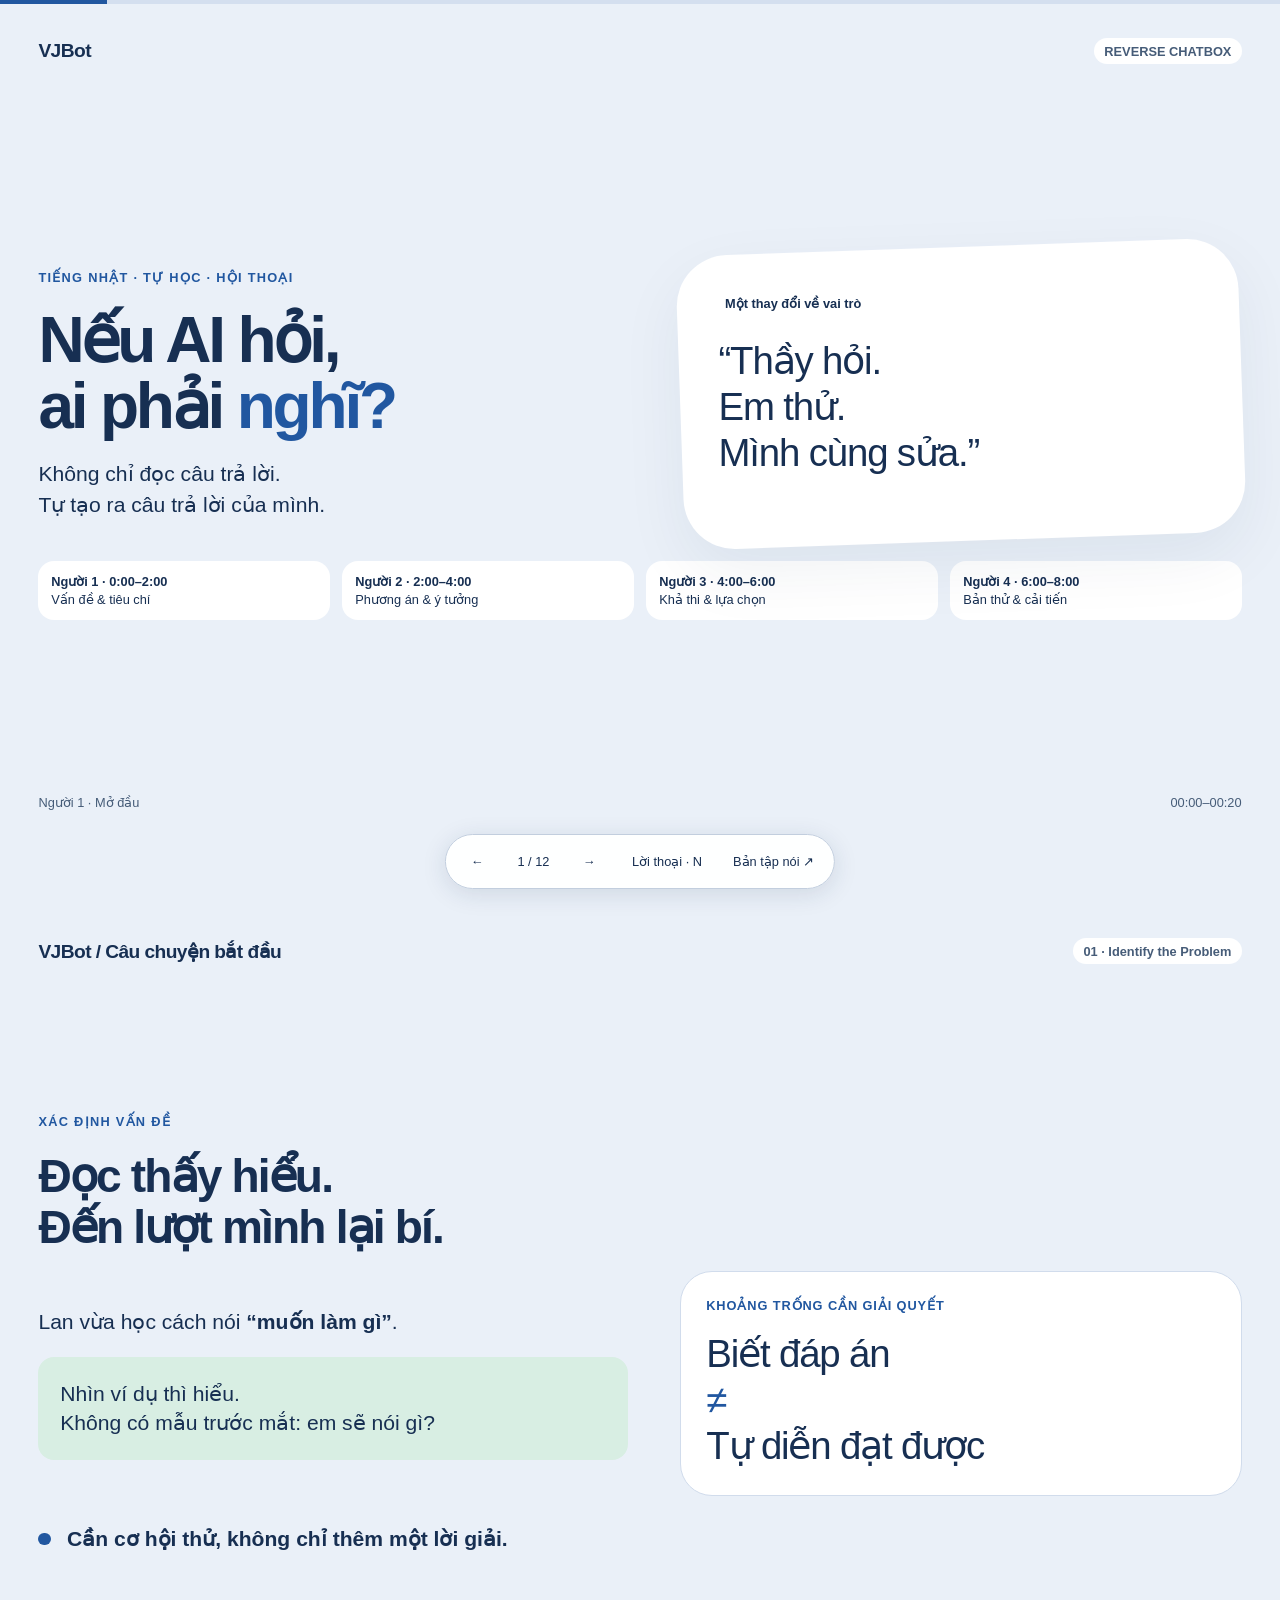
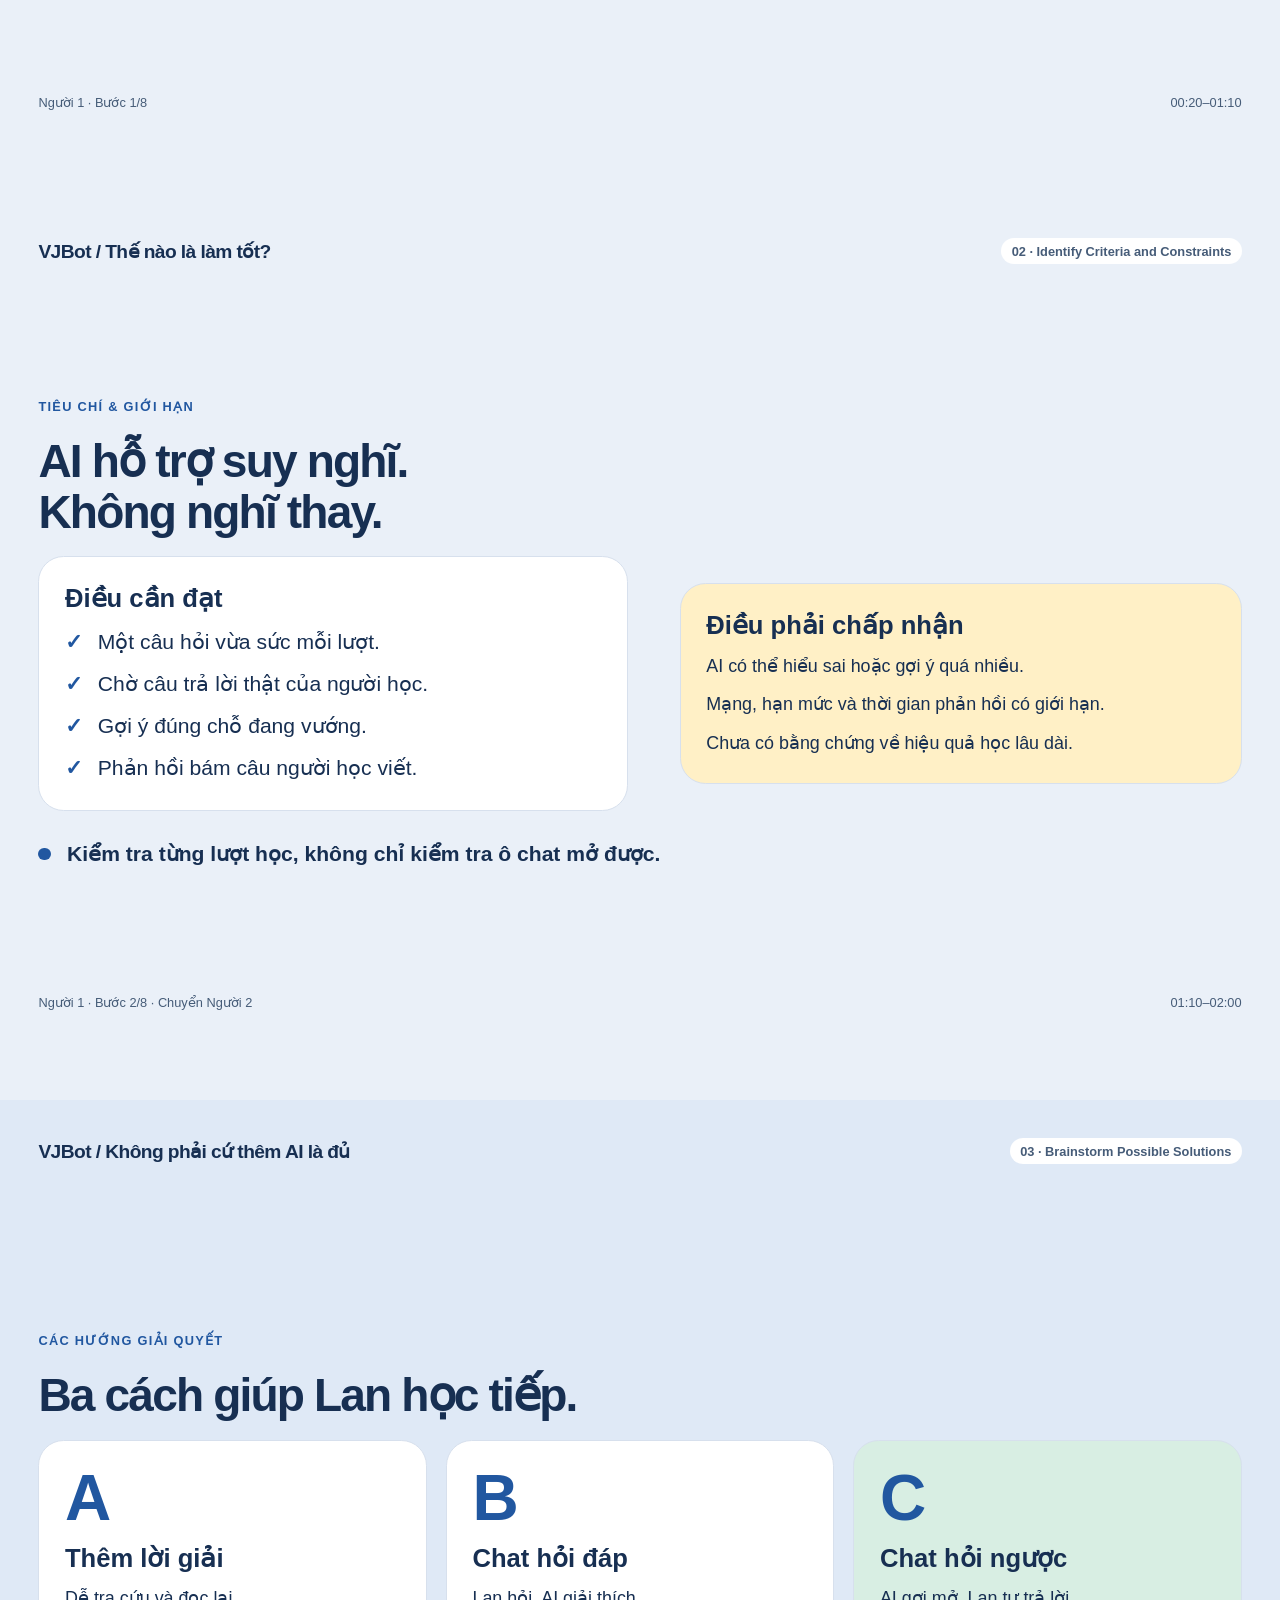
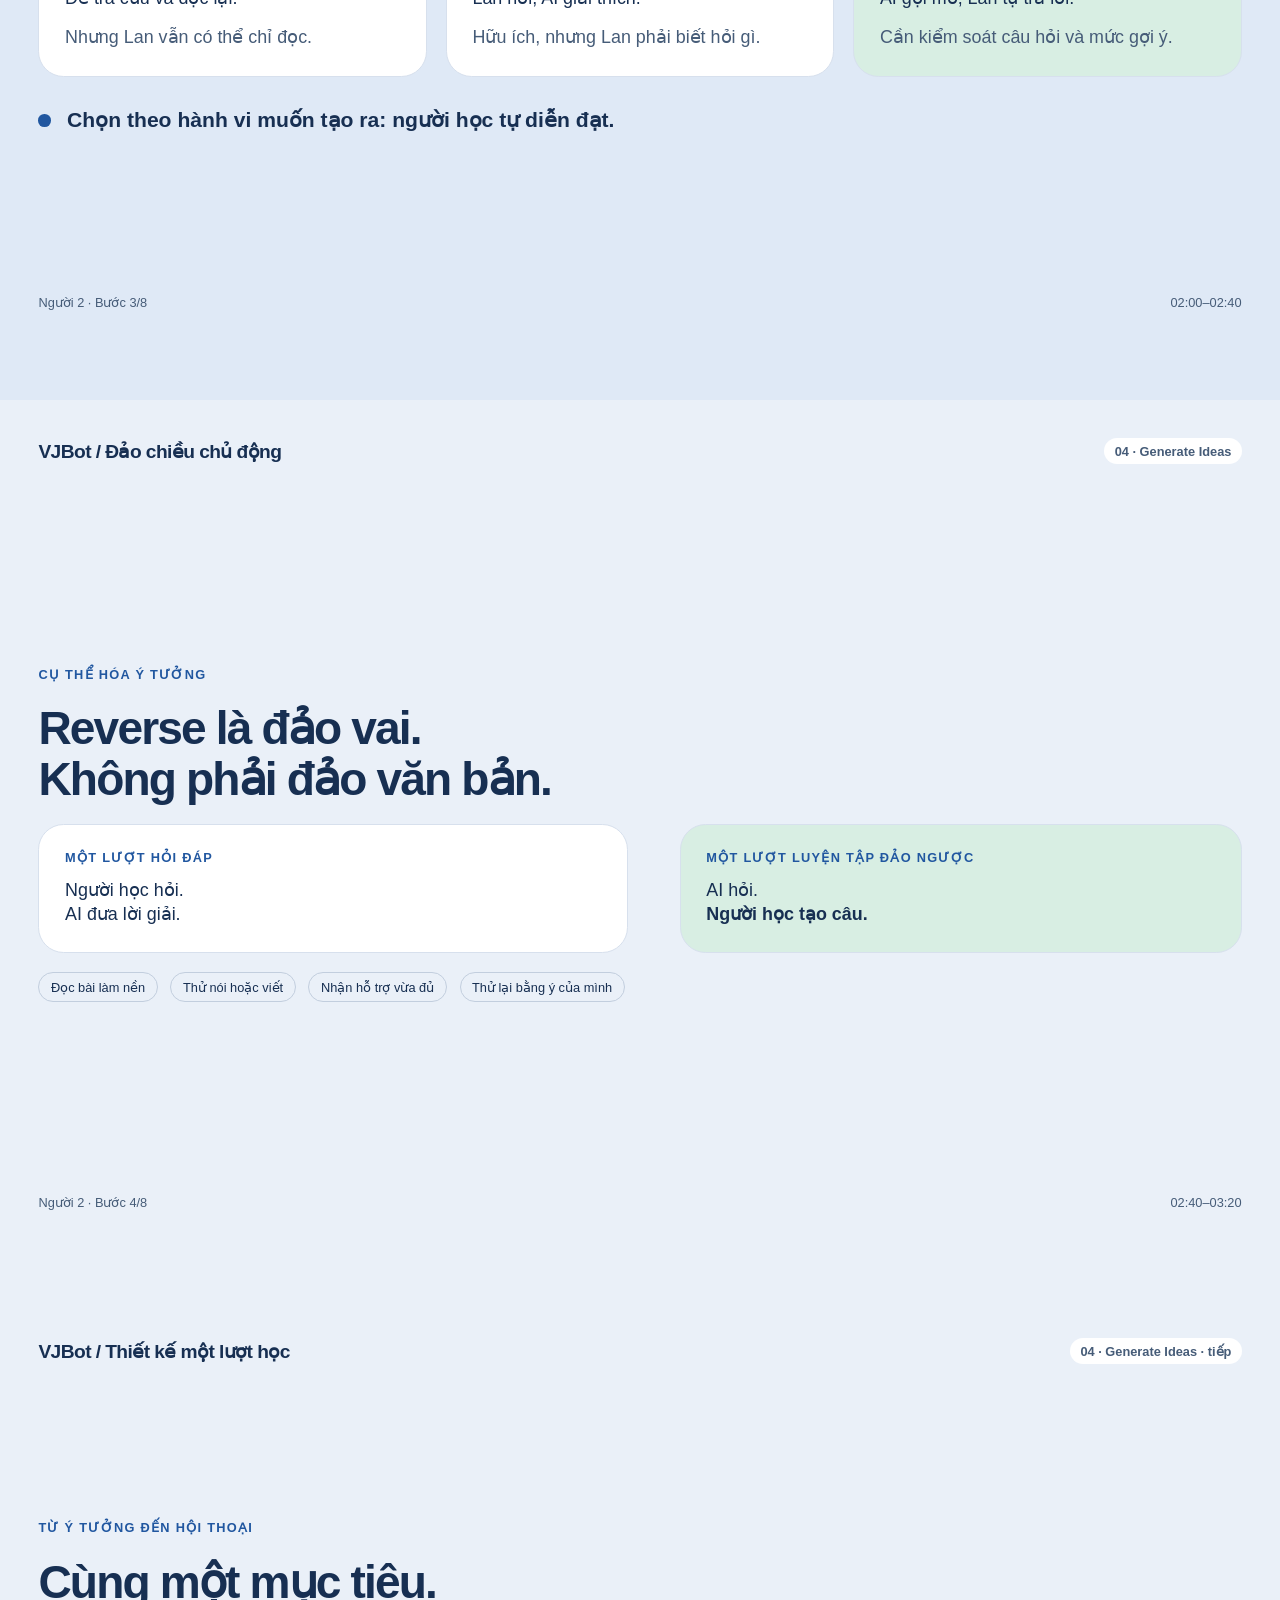
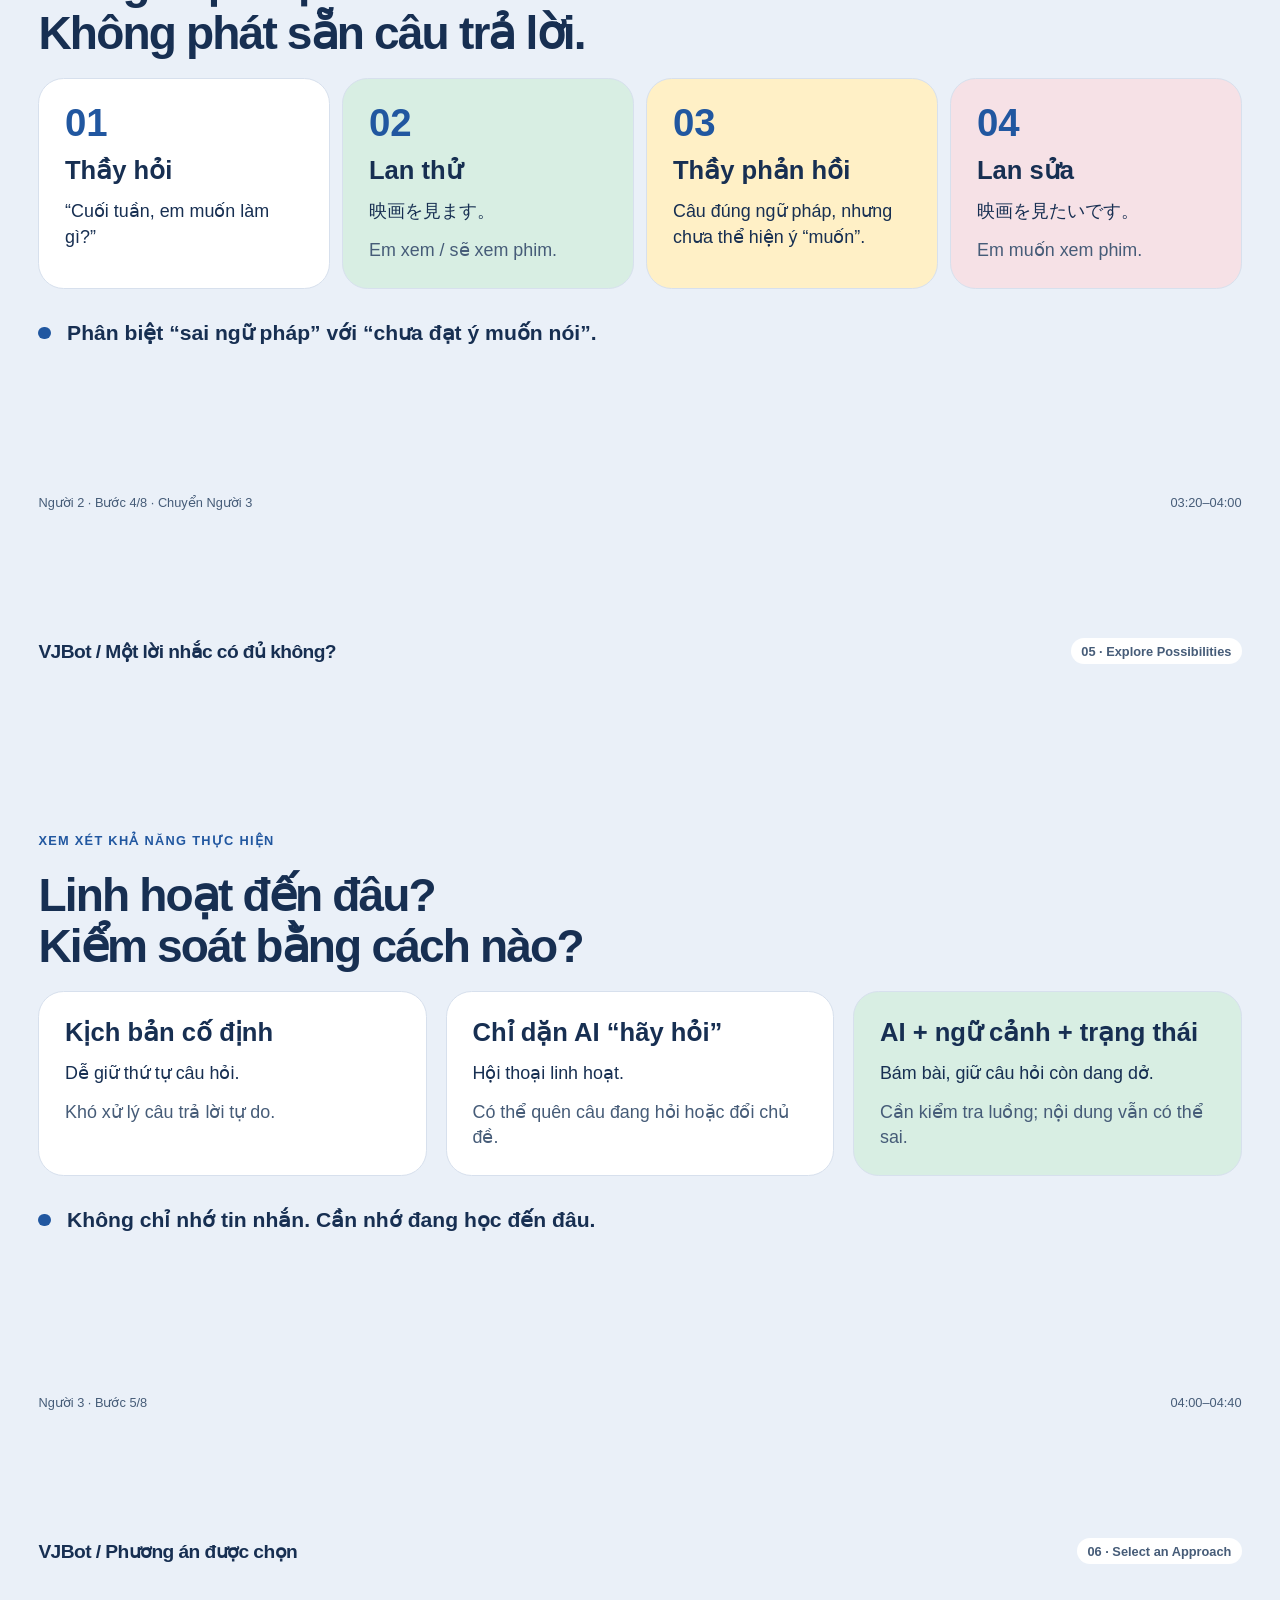
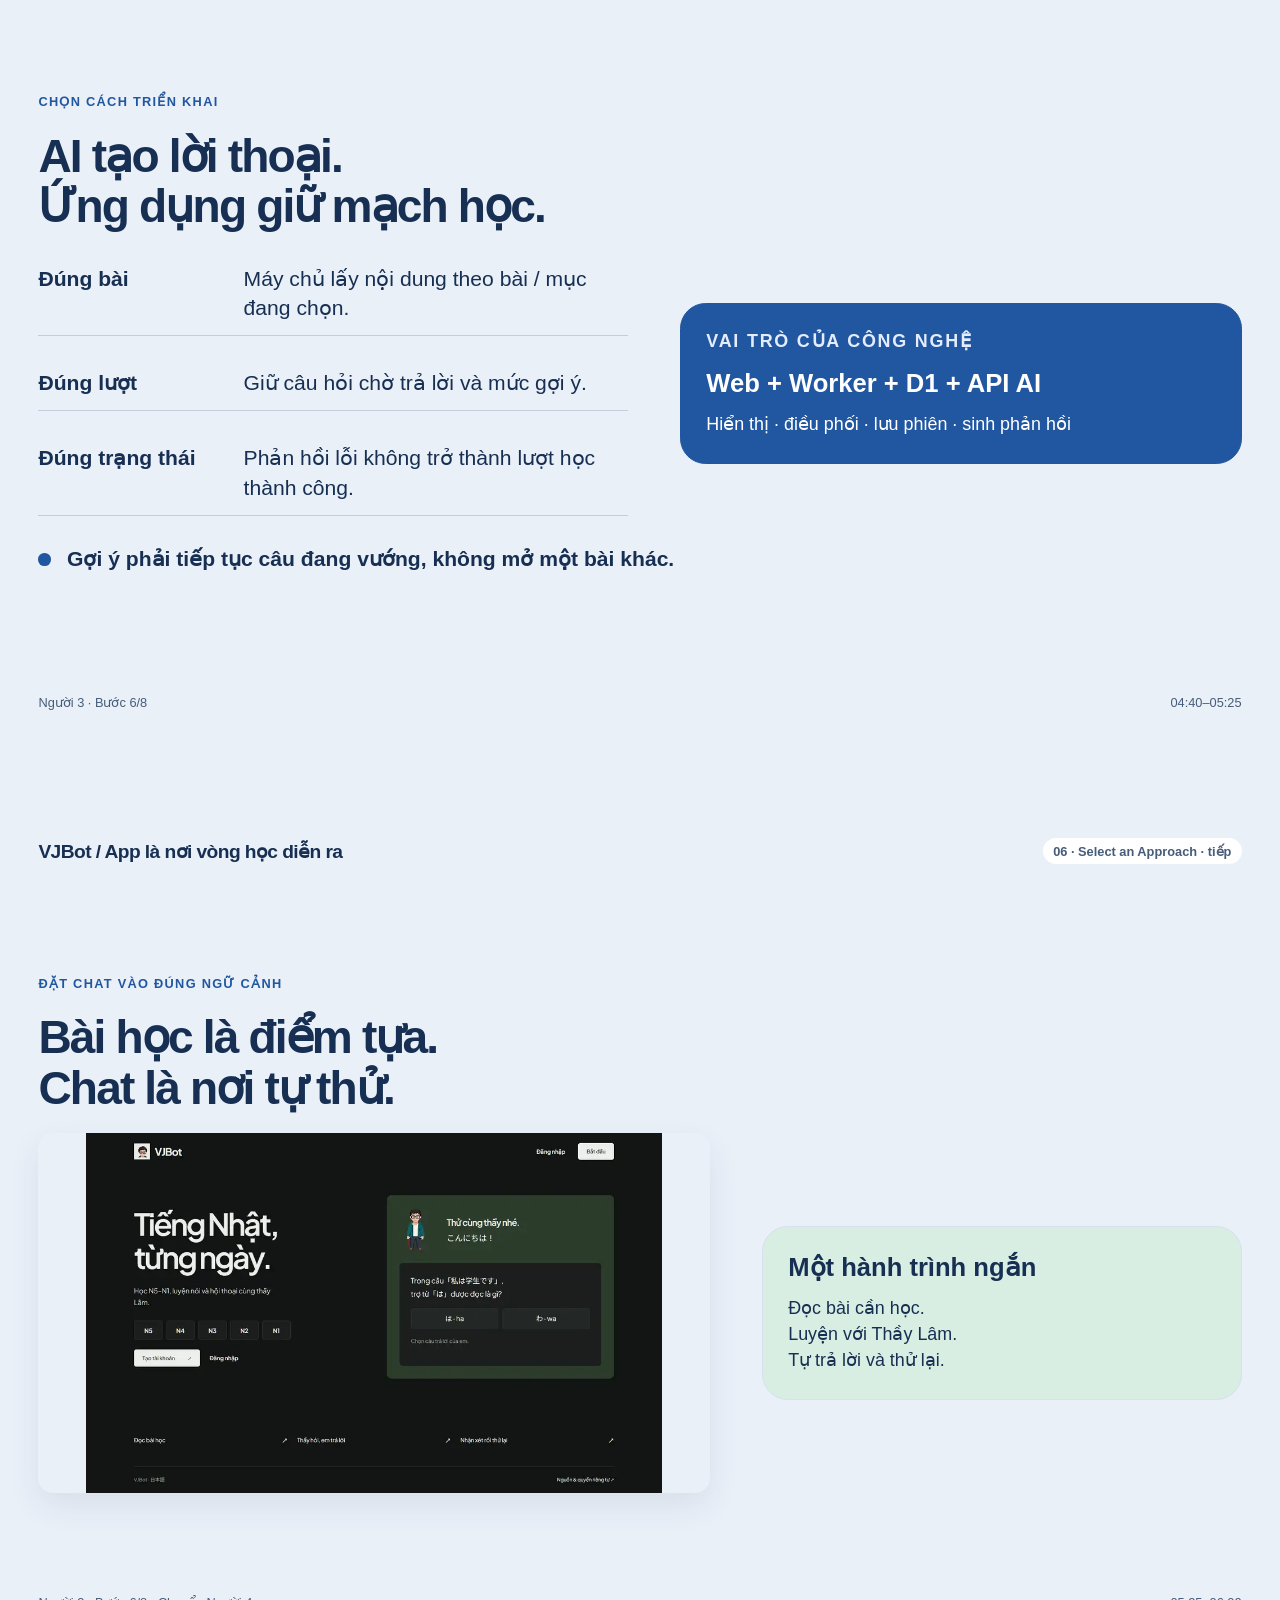
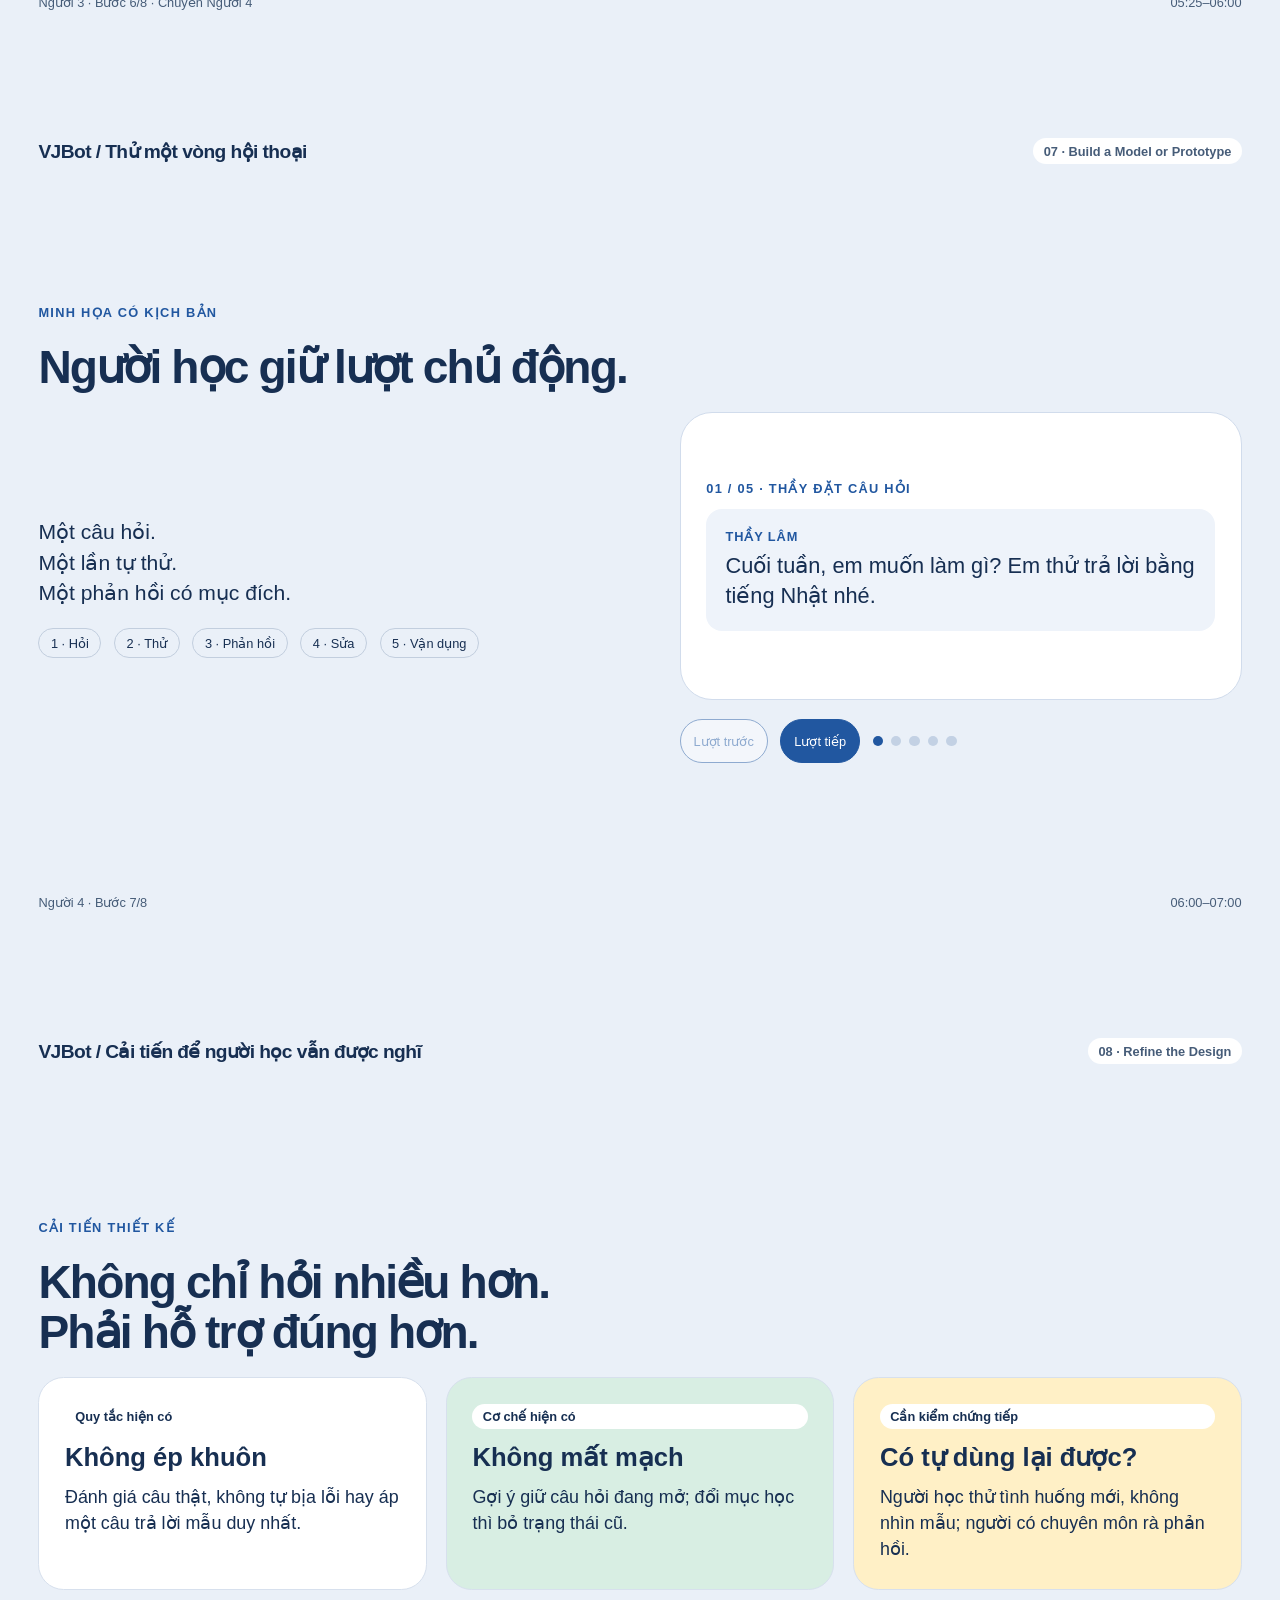
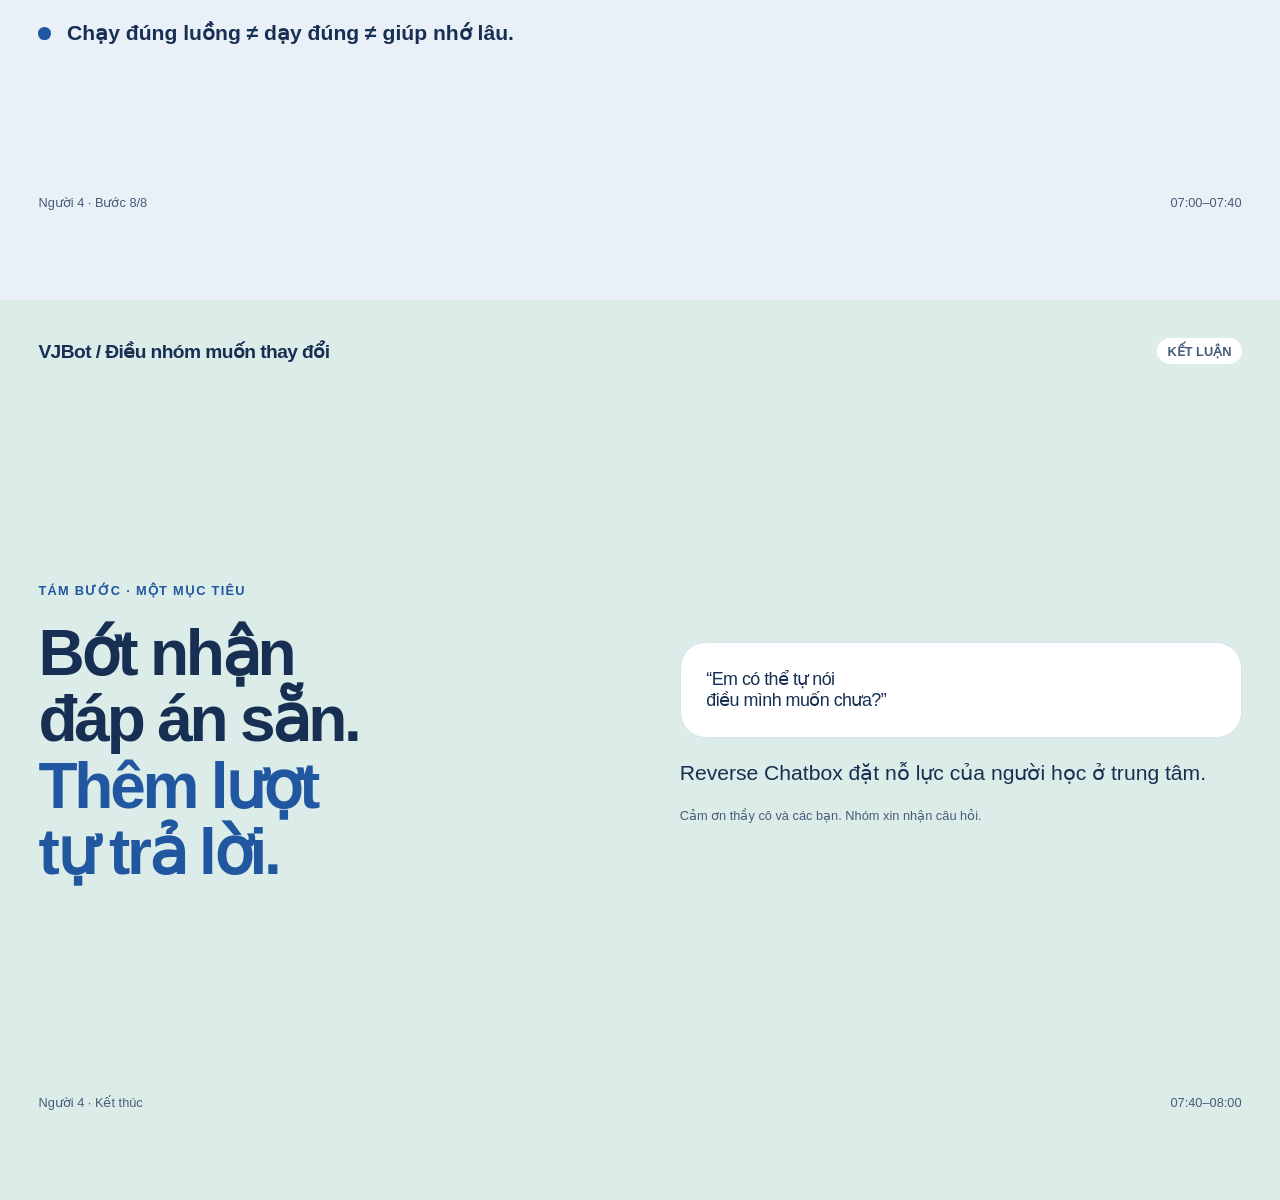
==== commit e04276cd: "docs: remove presentation footnote clutter" ====
--- a/docs/presentation/index.html
+++ b/docs/presentation/index.html
@@ -63,13 +63,13 @@
 <!-- Speaker 1: problem and criteria, 0:00–2:00. -->
 <section class="slide" id="slide-1" data-speaker="1" data-seconds="20" data-step="intro" aria-labelledby="title-1">
 <div class="topline"><span class="brand">VJBot</span><span class="tag">REVERSE CHATBOX</span></div>
-<div class="slide-content"><div class="two reveal"><div class="stack"><p class="eyebrow">Tiếng Nhật · Tự học · Hội thoại</p><h1 id="title-1">Nếu AI hỏi,<br>ai phải <span class="highlight">nghĩ?</span></h1><p class="lead">Không chỉ đọc câu trả lời.<br>Tự tạo ra câu trả lời của mình.</p></div><div class="hero-orbit"><span class="tag">Một thay đổi về vai trò</span><p class="quote">“Thầy hỏi.<br>Em thử.<br>Mình cùng sửa.”</p><p class="small">Reverse Chatbox trong web VJBot</p></div></div><div class="roles reveal"><div class="role"><b>Người 1 · 0:00–2:00</b>Vấn đề & tiêu chí</div><div class="role"><b>Người 2 · 2:00–4:00</b>Phương án & ý tưởng</div><div class="role"><b>Người 3 · 4:00–6:00</b>Khả thi & lựa chọn</div><div class="role"><b>Người 4 · 6:00–8:00</b>Bản thử & cải tiến</div></div></div>
+<div class="slide-content"><div class="two reveal"><div class="stack"><p class="eyebrow">Tiếng Nhật · Tự học · Hội thoại</p><h1 id="title-1">Nếu AI hỏi,<br>ai phải <span class="highlight">nghĩ?</span></h1><p class="lead">Không chỉ đọc câu trả lời.<br>Tự tạo ra câu trả lời của mình.</p></div><div class="hero-orbit"><span class="tag">Một thay đổi về vai trò</span><p class="quote">“Thầy hỏi.<br>Em thử.<br>Mình cùng sửa.”</p></div></div><div class="roles reveal"><div class="role"><b>Người 1 · 0:00–2:00</b>Vấn đề & tiêu chí</div><div class="role"><b>Người 2 · 2:00–4:00</b>Phương án & ý tưởng</div><div class="role"><b>Người 3 · 4:00–6:00</b>Khả thi & lựa chọn</div><div class="role"><b>Người 4 · 6:00–8:00</b>Bản thử & cải tiến</div></div></div>
 <div class="speaker-footer"><span>Người 1 · Mở đầu</span><span>00:00–00:20</span></div>
 <template class="notes"><p>Chào thầy cô và các bạn. Nếu một chatbot luôn trả lời giúp, ai đang thực sự luyện tập? Nhóm em giới thiệu VJBot, web hỗ trợ học tiếng Nhật. Hôm nay, nhóm tập trung vào Reverse Chatbox: AI đặt câu hỏi để người học tự diễn đạt.</p><p class="stage-note">Dừng một nhịp sau câu hỏi mở đầu. Không giới thiệu danh sách tính năng. Bấm sang slide 2.</p></template>
 </section>
 <section class="slide" id="slide-2" data-speaker="1" data-seconds="50" data-step="1" aria-labelledby="title-2">
 <div class="topline"><span class="brand">VJBot / Câu chuyện bắt đầu</span><span class="tag">01 · Identify the Problem</span></div>
-<div class="slide-content"><p class="eyebrow reveal">Xác định vấn đề</p><h2 id="title-2" class="reveal">Đọc thấy hiểu.<br>Đến lượt mình lại bí.</h2><div class="two reveal"><div class="stack"><p>Lan vừa học cách nói <strong>“muốn làm gì”</strong>.</p><div class="callout">Nhìn ví dụ thì hiểu.<br>Không có mẫu trước mắt: em sẽ nói gì?</div><p class="small">Lan là nhân vật minh họa, không phải người tham gia khảo sát.</p></div><div class="conversation"><span class="who">KHOẢNG TRỐNG CẦN GIẢI QUYẾT</span><p class="quote">Biết đáp án<br><span class="highlight">≠</span><br>Tự diễn đạt được</p><p class="small">Một lời giải có sẵn chưa cho thấy người học tự làm được.</p></div></div><p class="takeaway reveal">Cần cơ hội thử, không chỉ thêm một lời giải.</p></div>
+<div class="slide-content"><p class="eyebrow reveal">Xác định vấn đề</p><h2 id="title-2" class="reveal">Đọc thấy hiểu.<br>Đến lượt mình lại bí.</h2><div class="two reveal"><div class="stack"><p>Lan vừa học cách nói <strong>“muốn làm gì”</strong>.</p><div class="callout">Nhìn ví dụ thì hiểu.<br>Không có mẫu trước mắt: em sẽ nói gì?</div></div><div class="conversation"><span class="who">KHOẢNG TRỐNG CẦN GIẢI QUYẾT</span><p class="quote">Biết đáp án<br><span class="highlight">≠</span><br>Tự diễn đạt được</p></div></div><p class="takeaway reveal">Cần cơ hội thử, không chỉ thêm một lời giải.</p></div>
 <div class="speaker-footer"><span>Người 1 · Bước 1/8</span><span>00:20–01:10</span></div>
 <template class="notes"><p>Hãy hình dung Lan, một bạn đang học tiếng Nhật sơ cấp. Lan vừa đọc cách nói “muốn làm gì” và thấy ví dụ khá dễ hiểu. Nhưng khi cất ví dụ đi, rồi được hỏi cuối tuần muốn làm gì, Lan lại chưa tự nói được.</p><p>Lan ở đây là nhân vật minh họa, không phải kết quả khảo sát. Tình huống này giúp nhóm xác định vấn đề: đọc hiểu một lời giải chưa cho thấy mình có thể tự sử dụng kiến thức. Nếu chatbot đưa ngay câu hoàn chỉnh, Lan có thể tiếp tục đọc mà chưa cần thử. Vì vậy, nhóm muốn tạo một cuộc hội thoại buộc người học tham gia bằng câu trả lời của chính mình, nhưng vẫn có hỗ trợ khi bị bí.</p><p class="stage-note">Nhấn vào sự khác nhau giữa “hiểu khi đọc” và “tự sử dụng”. Không tuyên bố mọi chatbot đều chỉ đưa đáp án.</p></template>
 </section>
@@ -82,19 +82,19 @@
 <!-- Speaker 2: alternative concepts and interaction ideas, 2:00–4:00. -->
 <section class="slide divider" id="slide-4" data-speaker="2" data-seconds="40" data-step="3" aria-labelledby="title-4">
 <div class="topline"><span class="brand">VJBot / Không phải cứ thêm AI là đủ</span><span class="tag">03 · Brainstorm Possible Solutions</span></div>
-<div class="slide-content"><p class="eyebrow reveal">Các hướng giải quyết</p><h2 id="title-4" class="reveal">Ba cách giúp Lan học tiếp.</h2><div class="cards reveal"><div class="card"><span class="large-number">A</span><h3>Thêm lời giải</h3><p>Dễ tra cứu và đọc lại.</p><p class="small">Nhưng Lan vẫn có thể chỉ đọc.</p></div><div class="card"><span class="large-number">B</span><h3>Chat hỏi đáp</h3><p>Lan hỏi, AI giải thích.</p><p class="small">Hữu ích, nhưng Lan phải biết hỏi gì.</p></div><div class="card mint"><span class="large-number">C</span><h3>Chat hỏi ngược</h3><p>AI gợi mở, Lan tự trả lời.</p><p class="small">Cần kiểm soát câu hỏi và mức gợi ý.</p></div></div><p class="takeaway reveal">Chọn theo hành vi muốn tạo ra: người học tự diễn đạt.</p><p class="caption">So sánh lập luận thiết kế, không phải kết quả thử nghiệm A/B.</p></div>
+<div class="slide-content"><p class="eyebrow reveal">Các hướng giải quyết</p><h2 id="title-4" class="reveal">Ba cách giúp Lan học tiếp.</h2><div class="cards reveal"><div class="card"><span class="large-number">A</span><h3>Thêm lời giải</h3><p>Dễ tra cứu và đọc lại.</p><p class="small">Nhưng Lan vẫn có thể chỉ đọc.</p></div><div class="card"><span class="large-number">B</span><h3>Chat hỏi đáp</h3><p>Lan hỏi, AI giải thích.</p><p class="small">Hữu ích, nhưng Lan phải biết hỏi gì.</p></div><div class="card mint"><span class="large-number">C</span><h3>Chat hỏi ngược</h3><p>AI gợi mở, Lan tự trả lời.</p><p class="small">Cần kiểm soát câu hỏi và mức gợi ý.</p></div></div><p class="takeaway reveal">Chọn theo hành vi muốn tạo ra: người học tự diễn đạt.</p></div>
 <div class="speaker-footer"><span>Người 2 · Bước 3/8</span><span>02:00–02:40</span></div>
 <template class="notes"><p>Để giải quyết tình huống của Lan, có ba hướng. Một là bổ sung lời giải: thuận tiện tra cứu, nhưng người học vẫn có thể chỉ đọc. Hai là chat hỏi đáp: Lan hỏi, AI giải thích. Cách này hữu ích khi Lan đã biết mình chưa hiểu chỗ nào.</p><p>Hướng thứ ba là đảo vai chủ động. AI đặt một câu hỏi hoặc tình huống, rồi chờ Lan tự trả lời. Nhóm chọn phát triển hướng này vì nó trực tiếp tạo cơ hội luyện tập. Đây là so sánh về thiết kế, không phải tuyên bố nhóm đã thử nghiệm ba phương án và đo được phương án thắng.</p><p class="stage-note">Không phủ nhận giá trị của chat hỏi đáp. Chỉ phân biệt vai trò chủ động trong hoạt động luyện tập.</p></template>
 </section>
 <section class="slide" id="slide-5" data-speaker="2" data-seconds="40" data-step="4" aria-labelledby="title-5">
 <div class="topline"><span class="brand">VJBot / Đảo chiều chủ động</span><span class="tag">04 · Generate Ideas</span></div>
-<div class="slide-content"><p class="eyebrow reveal">Cụ thể hóa ý tưởng</p><h2 id="title-5" class="reveal">Reverse là đảo vai.<br>Không phải đảo văn bản.</h2><div class="two reveal"><div class="card"><span class="eyebrow">Một lượt hỏi đáp</span><p class="big-message">Người học hỏi.<br>AI đưa lời giải.</p></div><div class="card mint"><span class="eyebrow">Một lượt luyện tập đảo ngược</span><p class="big-message">AI hỏi.<br><strong>Người học tạo câu.</strong></p></div></div><div class="pill-list reveal"><span>Đọc bài làm nền</span><span>Thử nói hoặc viết</span><span>Nhận hỗ trợ vừa đủ</span><span>Thử lại bằng ý của mình</span></div><p class="caption">Khi người học hỏi thẳng để hiểu bài, thầy vẫn giải thích; không ép mọi lượt thành bài kiểm tra.</p></div>
+<div class="slide-content"><p class="eyebrow reveal">Cụ thể hóa ý tưởng</p><h2 id="title-5" class="reveal">Reverse là đảo vai.<br>Không phải đảo văn bản.</h2><div class="two reveal"><div class="card"><span class="eyebrow">Một lượt hỏi đáp</span><p class="big-message">Người học hỏi.<br>AI đưa lời giải.</p></div><div class="card mint"><span class="eyebrow">Một lượt luyện tập đảo ngược</span><p class="big-message">AI hỏi.<br><strong>Người học tạo câu.</strong></p></div></div><div class="pill-list reveal"><span>Đọc bài làm nền</span><span>Thử nói hoặc viết</span><span>Nhận hỗ trợ vừa đủ</span><span>Thử lại bằng ý của mình</span></div></div>
 <div class="speaker-footer"><span>Người 2 · Bước 4/8</span><span>02:40–03:20</span></div>
 <template class="notes"><p>“Reverse” ở đây không phải đảo chữ trong tin nhắn. Đó là thay đổi vai trò chủ động. Sau khi có bài học làm nền, người học bước vào chat để tự dùng kiến thức, thay vì chỉ xin thêm một đáp án.</p><p>Thầy Lâm sẽ gợi mở một tình huống vừa sức, chờ câu trả lời rồi hỗ trợ phần còn vướng. Tuy nhiên, đảo ngược không có nghĩa là thầy chỉ hỏi mãi. Nếu Lan nói “em chưa hiểu”, thầy vẫn cần giải thích ngắn gọn. Điểm nhóm muốn giữ là người học có một lượt tự thử, chứ không bị bỏ mặc hoặc bị biến mọi câu hỏi thành một bài kiểm tra.</p></template>
 </section>
 <section class="slide" id="slide-6" data-speaker="2" data-seconds="40" data-step="4" aria-labelledby="title-6">
 <div class="topline"><span class="brand">VJBot / Thiết kế một lượt học</span><span class="tag">04 · Generate Ideas · tiếp</span></div>
-<div class="slide-content"><p class="eyebrow reveal">Từ ý tưởng đến hội thoại</p><h2 id="title-6" class="reveal">Cùng một mục tiêu.<br>Không phát sẵn câu trả lời.</h2><div class="flow reveal"><div class="card"><h3>Thầy hỏi</h3><p>“Cuối tuần, em muốn làm gì?”</p></div><div class="card mint"><h3>Lan thử</h3><p lang="ja">映画を見ます。</p><p class="small">Em xem / sẽ xem phim.</p></div><div class="card yellow"><h3>Thầy phản hồi</h3><p>Câu đúng ngữ pháp, nhưng chưa thể hiện ý “muốn”.</p></div><div class="card pink"><h3>Lan sửa</h3><p lang="ja">映画を見たいです。</p><p class="small">Em muốn xem phim.</p></div></div><p class="takeaway reveal">Phân biệt “sai ngữ pháp” với “chưa đạt ý muốn nói”.</p><p class="caption">Hội thoại do nhóm soạn để minh họa nguyên lý; không phải bản ghi phản hồi AI thực tế.</p></div>
+<div class="slide-content"><p class="eyebrow reveal">Từ ý tưởng đến hội thoại</p><h2 id="title-6" class="reveal">Cùng một mục tiêu.<br>Không phát sẵn câu trả lời.</h2><div class="flow reveal"><div class="card"><h3>Thầy hỏi</h3><p>“Cuối tuần, em muốn làm gì?”</p></div><div class="card mint"><h3>Lan thử</h3><p lang="ja">映画を見ます。</p><p class="small">Em xem / sẽ xem phim.</p></div><div class="card yellow"><h3>Thầy phản hồi</h3><p>Câu đúng ngữ pháp, nhưng chưa thể hiện ý “muốn”.</p></div><div class="card pink"><h3>Lan sửa</h3><p lang="ja">映画を見たいです。</p><p class="small">Em muốn xem phim.</p></div></div><p class="takeaway reveal">Phân biệt “sai ngữ pháp” với “chưa đạt ý muốn nói”.</p></div>
 <div class="speaker-footer"><span>Người 2 · Bước 4/8 · Chuyển Người 3</span><span>03:20–04:00</span></div>
 <template class="notes"><p>Ví dụ, thầy hỏi Lan muốn làm gì cuối tuần. Lan viết “映画を見ます”, nghĩa là em xem hoặc sẽ xem phim. Câu này đúng ngữ pháp, nên không nên gắn nhãn sai toàn bộ. Điểm còn thiếu là ý “muốn” trong yêu cầu.</p><p>Thầy phản hồi đúng chỗ đó để Lan thử đổi thành “映画を見たいです”. Như vậy, Lan vẫn tự hoàn thành câu của mình. Hội thoại trên là kịch bản minh họa do nhóm soạn, chưa phải kết quả AI chạy thật. Từ ý tưởng này, bạn thứ ba sẽ giải thích cách nhóm giữ đúng mạch hội thoại khi xây dựng hệ thống.</p><p class="stage-note">Đọc chậm hai câu tiếng Nhật. Đây là ví dụ minh họa; không nói “AI chắc chắn luôn chấm như vậy”.</p></template>
 </section>
@@ -107,20 +107,20 @@
 </section>
 <section class="slide" id="slide-8" data-speaker="3" data-seconds="45" data-step="6" aria-labelledby="title-8">
 <div class="topline"><span class="brand">VJBot / Phương án được chọn</span><span class="tag">06 · Select an Approach</span></div>
-<div class="slide-content"><p class="eyebrow reveal">Chọn cách triển khai</p><h2 id="title-8" class="reveal">AI tạo lời thoại.<br>Ứng dụng giữ mạch học.</h2><div class="two reveal"><div class="stack"><div class="decision-row"><strong>Đúng bài</strong><span>Máy chủ lấy nội dung theo bài / mục đang chọn.</span></div><div class="decision-row"><strong>Đúng lượt</strong><span>Giữ câu hỏi chờ trả lời và mức gợi ý.</span></div><div class="decision-row"><strong>Đúng trạng thái</strong><span>Phản hồi lỗi không trở thành lượt học thành công.</span></div></div><div class="card blue"><p class="eyebrow">Vai trò của công nghệ</p><h3>Web + Worker + D1 + API AI</h3><p>Hiển thị · điều phối · lưu phiên · sinh phản hồi</p><p class="small">Kiến trúc phục vụ hội thoại, không phải trọng tâm của bài trình bày.</p></div></div><p class="takeaway reveal">Gợi ý phải tiếp tục câu đang vướng, không mở một bài khác.</p></div>
+<div class="slide-content"><p class="eyebrow reveal">Chọn cách triển khai</p><h2 id="title-8" class="reveal">AI tạo lời thoại.<br>Ứng dụng giữ mạch học.</h2><div class="two reveal"><div class="stack"><div class="decision-row"><strong>Đúng bài</strong><span>Máy chủ lấy nội dung theo bài / mục đang chọn.</span></div><div class="decision-row"><strong>Đúng lượt</strong><span>Giữ câu hỏi chờ trả lời và mức gợi ý.</span></div><div class="decision-row"><strong>Đúng trạng thái</strong><span>Phản hồi lỗi không trở thành lượt học thành công.</span></div></div><div class="card blue"><p class="eyebrow">Vai trò của công nghệ</p><h3>Web + Worker + D1 + API AI</h3><p>Hiển thị · điều phối · lưu phiên · sinh phản hồi</p></div></div><p class="takeaway reveal">Gợi ý phải tiếp tục câu đang vướng, không mở một bài khác.</p></div>
 <div class="speaker-footer"><span>Người 3 · Bước 6/8</span><span>04:40–05:25</span></div>
 <template class="notes"><p>Phương án được chọn phân chia trách nhiệm rõ ràng. AI tạo cách hỏi và cách giải thích. Ứng dụng giữ mạch học. Khi Lan chọn một bài hoặc một mục, máy chủ lấy nội dung tương ứng thay vì để AI tự đoán từ chữ trên màn hình.</p><p>Trong phiên, hệ thống giữ câu hỏi chưa được giải quyết và mức gợi ý. Vì vậy, khi Lan bấm xin gợi ý, mục tiêu vẫn là giúp câu đang vướng, không tự mở bài khác. Nếu yêu cầu AI bị lỗi, lượt đó không được lưu như một phản hồi thành công. Phần kỹ thuật dùng giao diện web, Worker, D1 và API AI; vai trò của chúng là hỗ trợ vòng luyện tập này, chứ không thay thế người học.</p></template>
 </section>
 <section class="slide" id="slide-9" data-speaker="3" data-seconds="35" data-step="6" aria-labelledby="title-9">
 <div class="topline"><span class="brand">VJBot / App là nơi vòng học diễn ra</span><span class="tag">06 · Select an Approach · tiếp</span></div>
-<div class="slide-content"><p class="eyebrow reveal">Đặt chat vào đúng ngữ cảnh</p><h2 id="title-9" class="reveal">Bài học là điểm tựa.<br>Chat là nơi tự thử.</h2><div class="two proof-layout reveal"><figure><img class="screenshot" src="assets/vjbot-public.webp" alt="Ảnh trang chủ VJBot: Tiếng Nhật, từng ngày; các bước Đọc bài học, Thầy hỏi em trả lời, Nhận xét rồi thử lại." width="1024" height="640"><figcaption>Ảnh trang web công khai, chụp 14/11/2026; chưa đăng nhập. Không phải bằng chứng chat AI trực tiếp.</figcaption></figure><div class="stack"><div class="card mint"><h3>Một hành trình ngắn</h3><p>Đọc bài cần học.<br>Luyện với Thầy Lâm.<br>Tự trả lời và thử lại.</p></div><p class="small">Các mục thư viện, thẻ nhớ và tiến độ chỉ hỗ trợ. Không đi sâu trong bài này.</p></div></div></div>
+<div class="slide-content"><p class="eyebrow reveal">Đặt chat vào đúng ngữ cảnh</p><h2 id="title-9" class="reveal">Bài học là điểm tựa.<br>Chat là nơi tự thử.</h2><div class="two proof-layout reveal"><figure><img class="screenshot" src="assets/vjbot-public.webp" alt="Ảnh trang chủ VJBot: Tiếng Nhật, từng ngày; các bước Đọc bài học, Thầy hỏi em trả lời, Nhận xét rồi thử lại." width="1024" height="640"></figure><div class="stack"><div class="card mint"><h3>Một hành trình ngắn</h3><p>Đọc bài cần học.<br>Luyện với Thầy Lâm.<br>Tự trả lời và thử lại.</p></div></div></div></div>
 <div class="speaker-footer"><span>Người 3 · Bước 6/8 · Chuyển Người 4</span><span>05:25–06:00</span></div>
 <template class="notes"><p>Đây là ảnh trang web công khai của VJBot. Nhóm đặt Reverse Chatbox trong một hành trình ngắn: có bài học làm nền, luyện với Thầy Lâm, rồi thử lại sau phản hồi. Người học không phải bắt đầu từ một ô chat hoàn toàn trống ngữ cảnh.</p><p>Các phần như thư viện, thẻ nhớ hay tiến độ là công cụ hỗ trợ; nhóm không đi sâu vào chúng hôm nay. Ảnh này xác nhận giao diện web đang hiện diện, không chứng minh một phiên AI trực tiếp. Tiếp theo, bạn thứ tư sẽ dẫn một lượt minh họa và nêu những điểm thiết kế cần tiếp tục kiểm tra.</p></template>
 </section>
 <!-- Speaker 4: clearly labeled scripted prototype and refinements, 6:00–8:00. -->
 <section class="slide" id="slide-10" data-speaker="4" data-seconds="60" data-step="7" aria-labelledby="title-10">
 <div class="topline"><span class="brand">VJBot / Thử một vòng hội thoại</span><span class="tag">07 · Build a Model or Prototype</span></div>
-<div class="slide-content"><p class="eyebrow reveal">Xây dựng & trình diễn bản thử</p><h2 id="title-10" class="reveal">Người học giữ lượt chủ động.</h2><div class="two reveal"><div class="stack"><p class="lead">Một câu hỏi.<br>Một lần tự thử.<br>Một phản hồi có mục đích.</p><div class="pill-list"><span>1 · Hỏi</span><span>2 · Thử</span><span>3 · Phản hồi</span><span>4 · Sửa</span><span>5 · Vận dụng</span></div><p class="caption"><strong>Minh họa có kịch bản.</strong> Không gọi API, không phải bản ghi AI. Lời phản hồi thực tế có thể khác.</p></div><div class="stack"><div id="demo-panel" class="conversation demo-panel" aria-live="polite" aria-atomic="true"><span class="eyebrow" id="demo-stage">01 / 05 · Thầy đặt câu hỏi</span><div class="bubble" id="demo-bubble"><span class="who">THẦY LÂM</span>Cuối tuần, em muốn làm gì? Em thử trả lời bằng tiếng Nhật nhé.</div></div><div class="demo-actions"><button type="button" id="demo-back" class="secondary" disabled>Lượt trước</button><button type="button" id="demo-next">Lượt tiếp</button><span class="demo-dots" aria-hidden="true"><span class="active"></span><span></span><span></span><span></span><span></span></span></div></div></div></div>
+<div class="slide-content"><p class="eyebrow reveal">Minh họa có kịch bản</p><h2 id="title-10" class="reveal">Người học giữ lượt chủ động.</h2><div class="two reveal"><div class="stack"><p class="lead">Một câu hỏi.<br>Một lần tự thử.<br>Một phản hồi có mục đích.</p><div class="pill-list"><span>1 · Hỏi</span><span>2 · Thử</span><span>3 · Phản hồi</span><span>4 · Sửa</span><span>5 · Vận dụng</span></div></div><div class="stack"><div id="demo-panel" class="conversation demo-panel" aria-live="polite" aria-atomic="true"><span class="eyebrow" id="demo-stage">01 / 05 · Thầy đặt câu hỏi</span><div class="bubble" id="demo-bubble"><span class="who">THẦY LÂM</span>Cuối tuần, em muốn làm gì? Em thử trả lời bằng tiếng Nhật nhé.</div></div><div class="demo-actions"><button type="button" id="demo-back" class="secondary" disabled>Lượt trước</button><button type="button" id="demo-next">Lượt tiếp</button><span class="demo-dots" aria-hidden="true"><span class="active"></span><span></span><span></span><span></span><span></span></span></div></div></div></div>
 <div class="speaker-footer"><span>Người 4 · Bước 7/8</span><span>06:00–07:00</span></div>
 <template class="notes"><p>Phần này là minh họa có kịch bản, không phải AI đang trả lời trực tiếp. Nhóm dùng nó để giải thích rõ vòng học mà bản web hướng tới.</p><p>Đầu tiên, thầy đưa một tình huống và chờ. Lan phải tự tạo câu. Ở lượt tiếp theo, Lan viết “映画を見ます”. Thầy không kết luận sai toàn bộ, mà chỉ ra câu này chưa thể hiện ý “muốn”. Lan thử sửa thành “映画を見たいです”. Sau đó, thầy có thể chuyển sang một tình huống mới: nói điều em muốn ăn, thay vì lặp lại nguyên câu về xem phim.</p><p>Điểm cần quan sát là ai đang tạo câu trả lời. Trong cả vòng, người học vẫn phải tự làm. Với bản AI thật, nhóm cần kiểm tra câu hỏi có vừa sức không, gợi ý có tiết lộ quá nhiều không, và phản hồi có hiểu đúng câu của người học không.</p><p class="stage-note">Bấm “Lượt tiếp” 4 lần theo lời nói; mỗi lần dành khoảng 8–10 giây. Không mở cấu hình API. Nếu demo live chưa chuẩn bị, giữ nguyên nhãn “minh họa có kịch bản”, không giả là chat thật.</p></template>
 </section>
@@ -132,7 +132,7 @@
 </section>
 <section class="slide closing" id="slide-12" data-speaker="4" data-seconds="20" data-step="closing" aria-labelledby="title-12">
 <div class="topline"><span class="brand">VJBot / Điều nhóm muốn thay đổi</span><span class="tag">KẾT LUẬN</span></div>
-<div class="slide-content"><div class="two reveal"><div class="stack"><p class="eyebrow">Tám bước · Một mục tiêu</p><h1 id="title-12">Bớt nhận<br>đáp án sẵn.<br><span class="highlight">Thêm lượt<br>tự trả lời.</span></h1></div><div class="stack"><div class="card"><p class="quote">“Em có thể tự nói<br>điều mình muốn chưa?”</p><p class="small">Câu hỏi dành cho Lan, cũng là thước đo nhóm muốn theo đuổi.</p></div><p>Reverse Chatbox đặt nỗ lực của người học ở trung tâm.</p><p class="small">Cảm ơn thầy cô và các bạn. Nhóm xin nhận câu hỏi.</p></div></div></div>
+<div class="slide-content"><div class="two reveal"><div class="stack"><p class="eyebrow">Tám bước · Một mục tiêu</p><h1 id="title-12">Bớt nhận<br>đáp án sẵn.<br><span class="highlight">Thêm lượt<br>tự trả lời.</span></h1></div><div class="stack"><div class="card"><p class="quote">“Em có thể tự nói<br>điều mình muốn chưa?”</p></div><p>Reverse Chatbox đặt nỗ lực của người học ở trung tâm.</p><p class="small">Cảm ơn thầy cô và các bạn. Nhóm xin nhận câu hỏi.</p></div></div></div>
 <div class="speaker-footer"><span>Người 4 · Kết thúc</span><span>07:40–08:00</span></div>
 <template class="notes"><p>Quay lại với Lan: mục tiêu không phải là có thêm một câu trả lời hay để đọc, mà là tự nói được điều mình muốn. Qua tám bước thiết kế, Reverse Chatbox đặt nỗ lực của người học ở trung tâm. Nhóm em xin cảm ơn và nhận câu hỏi.</p><p class="stage-note">Dừng tại slide này khi hỏi đáp. Không chuyển sang giới thiệu các tính năng khác.</p></template>
 </section>
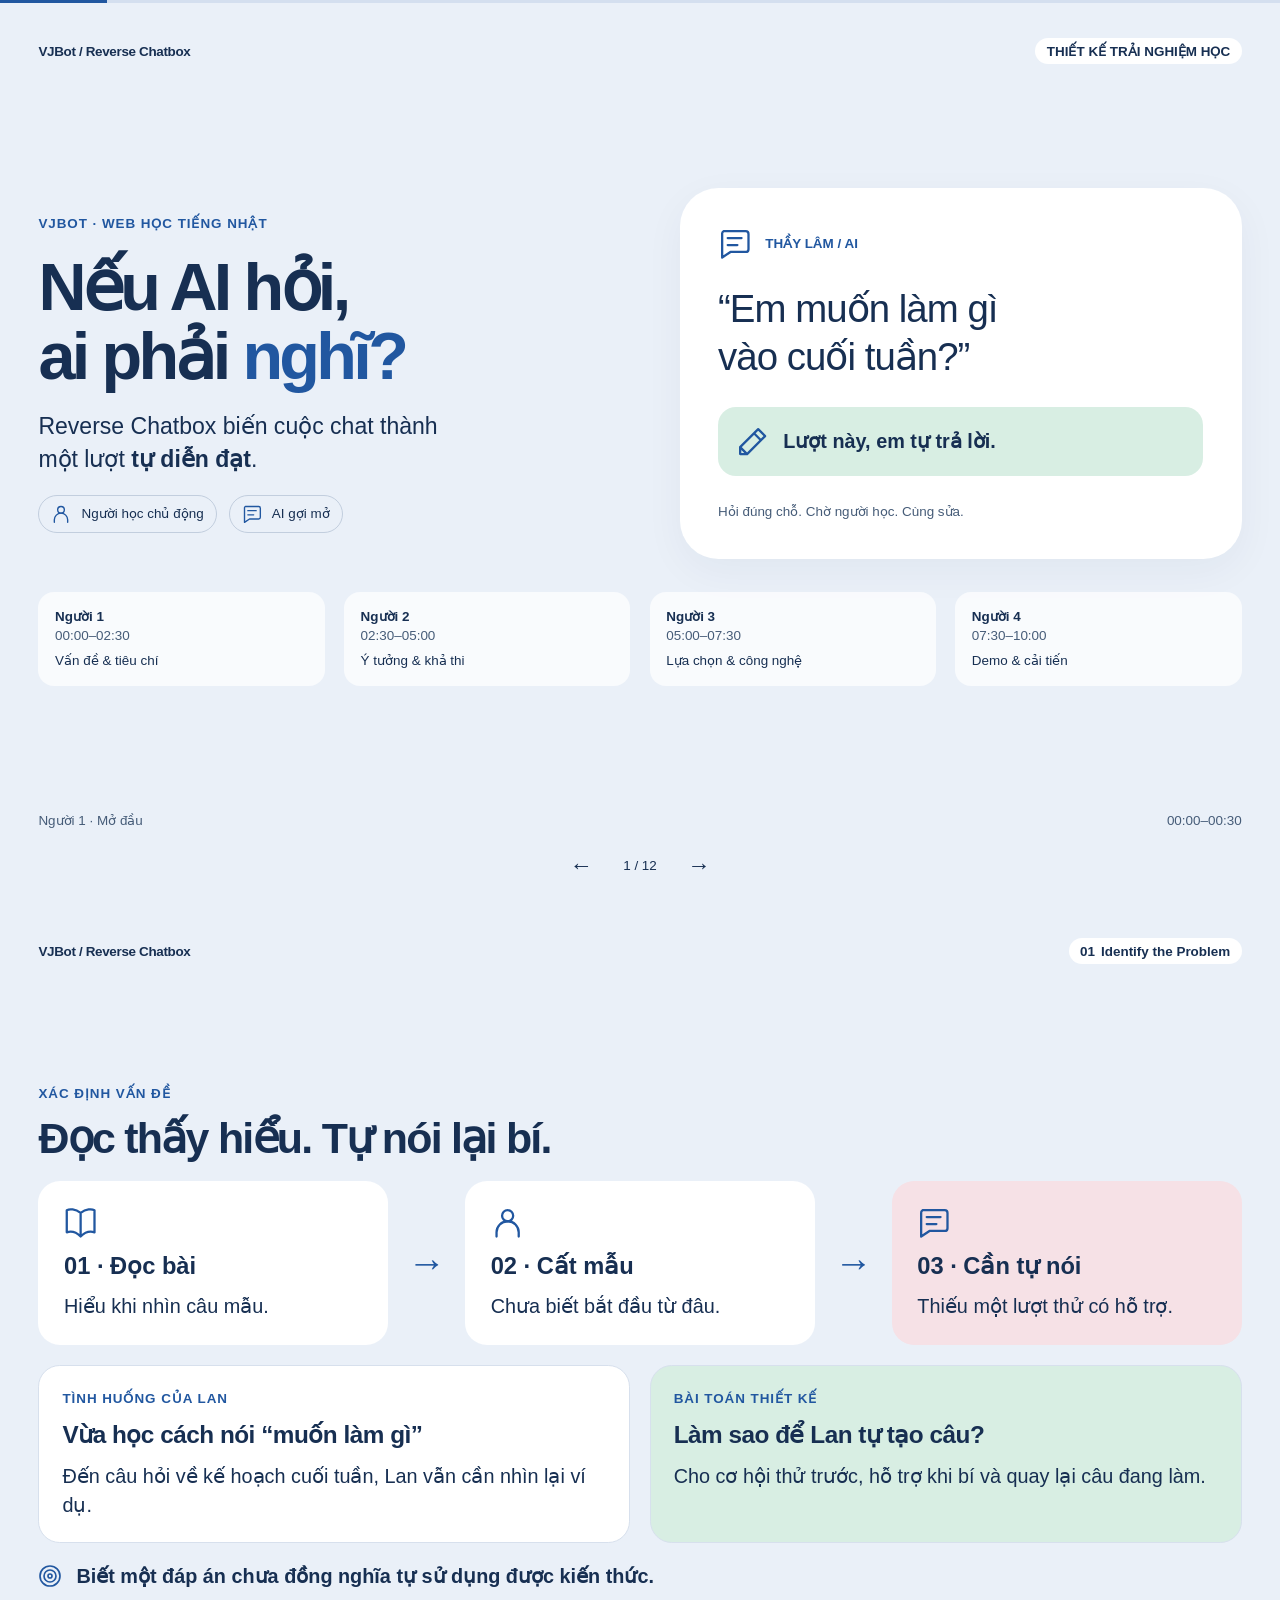
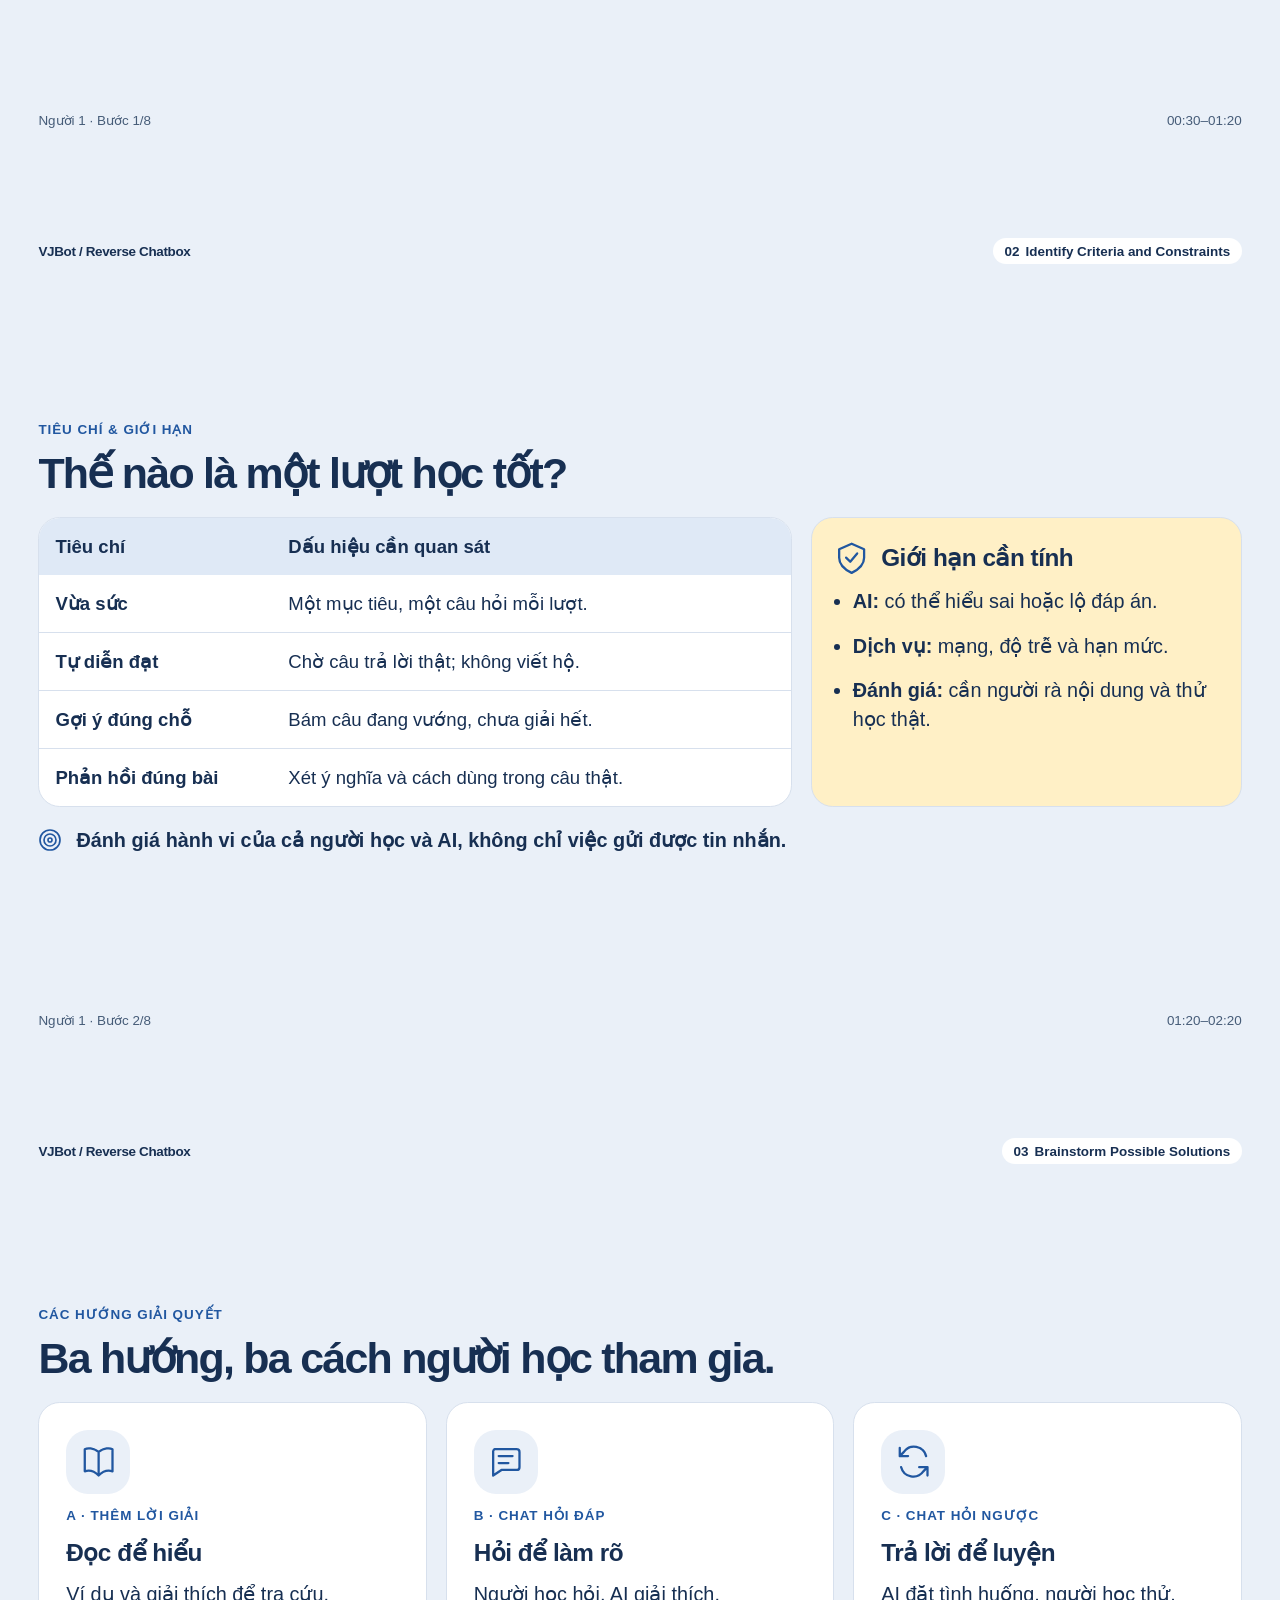
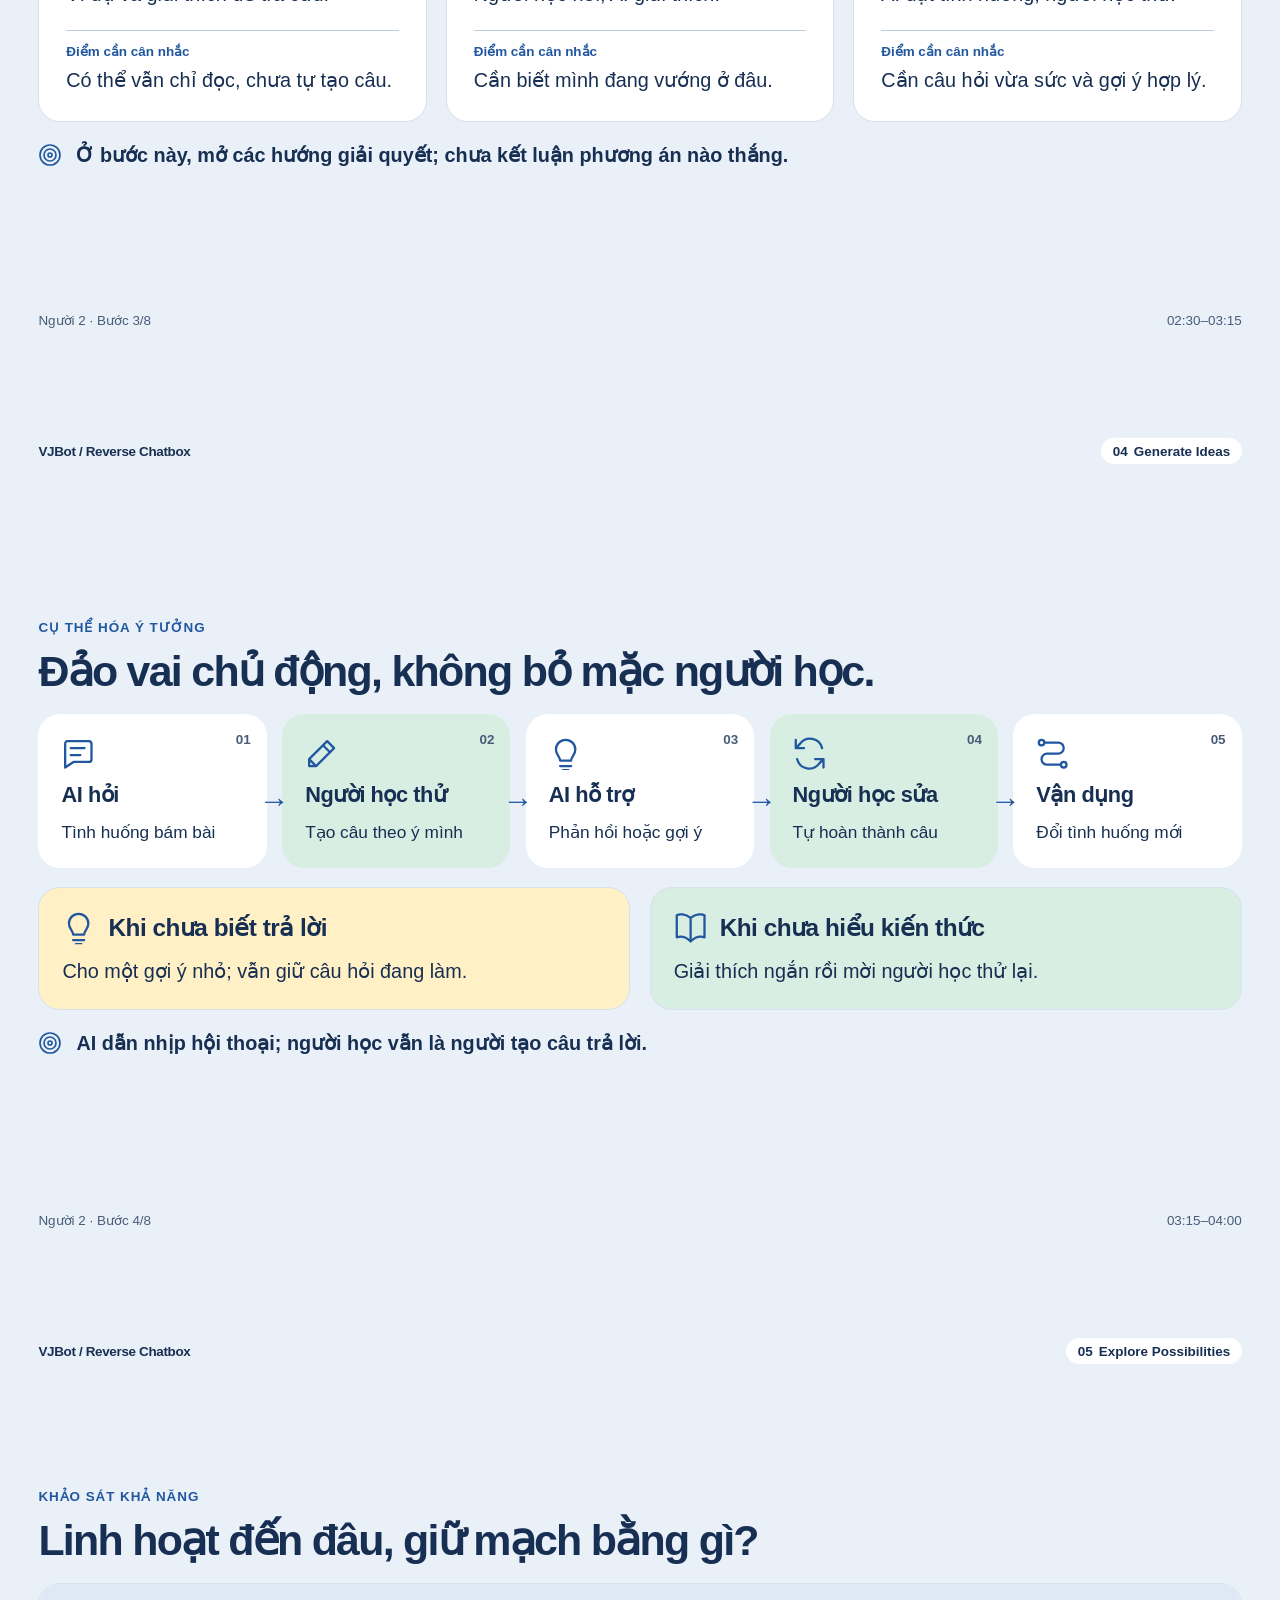
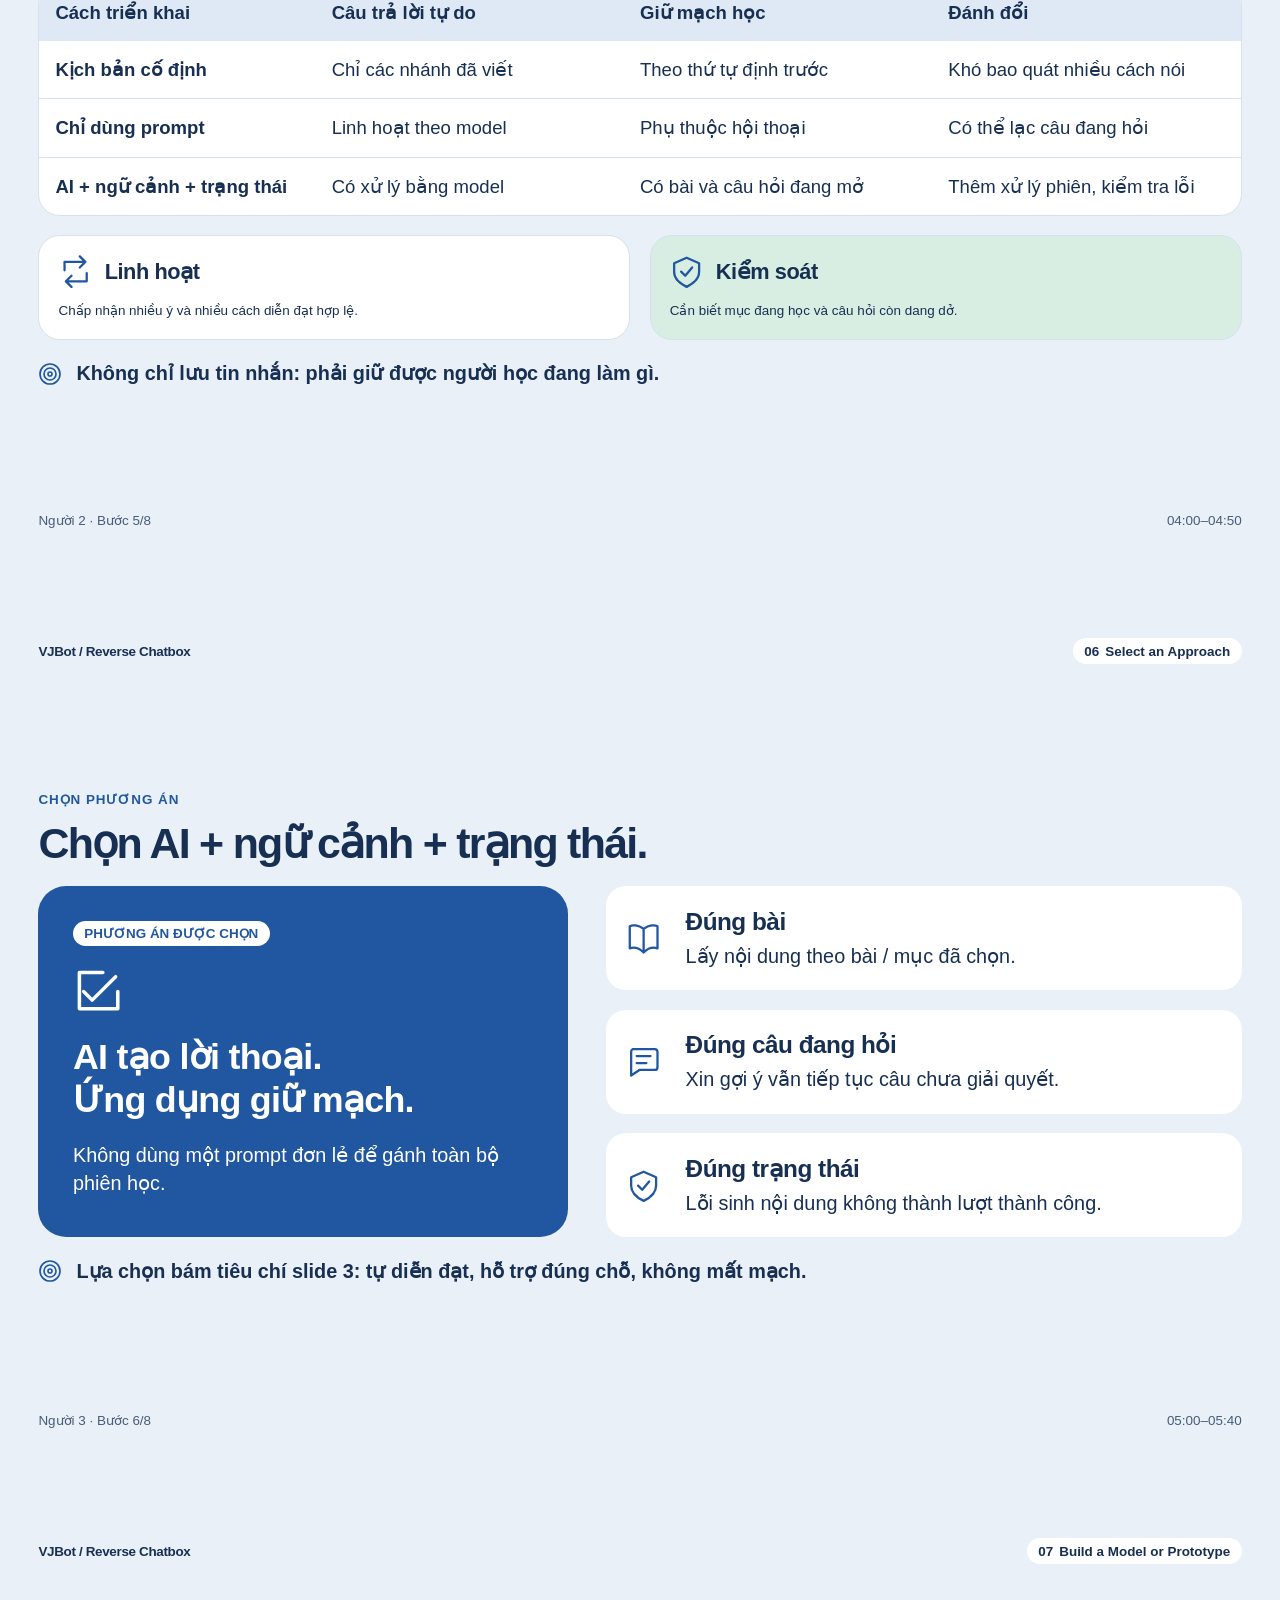
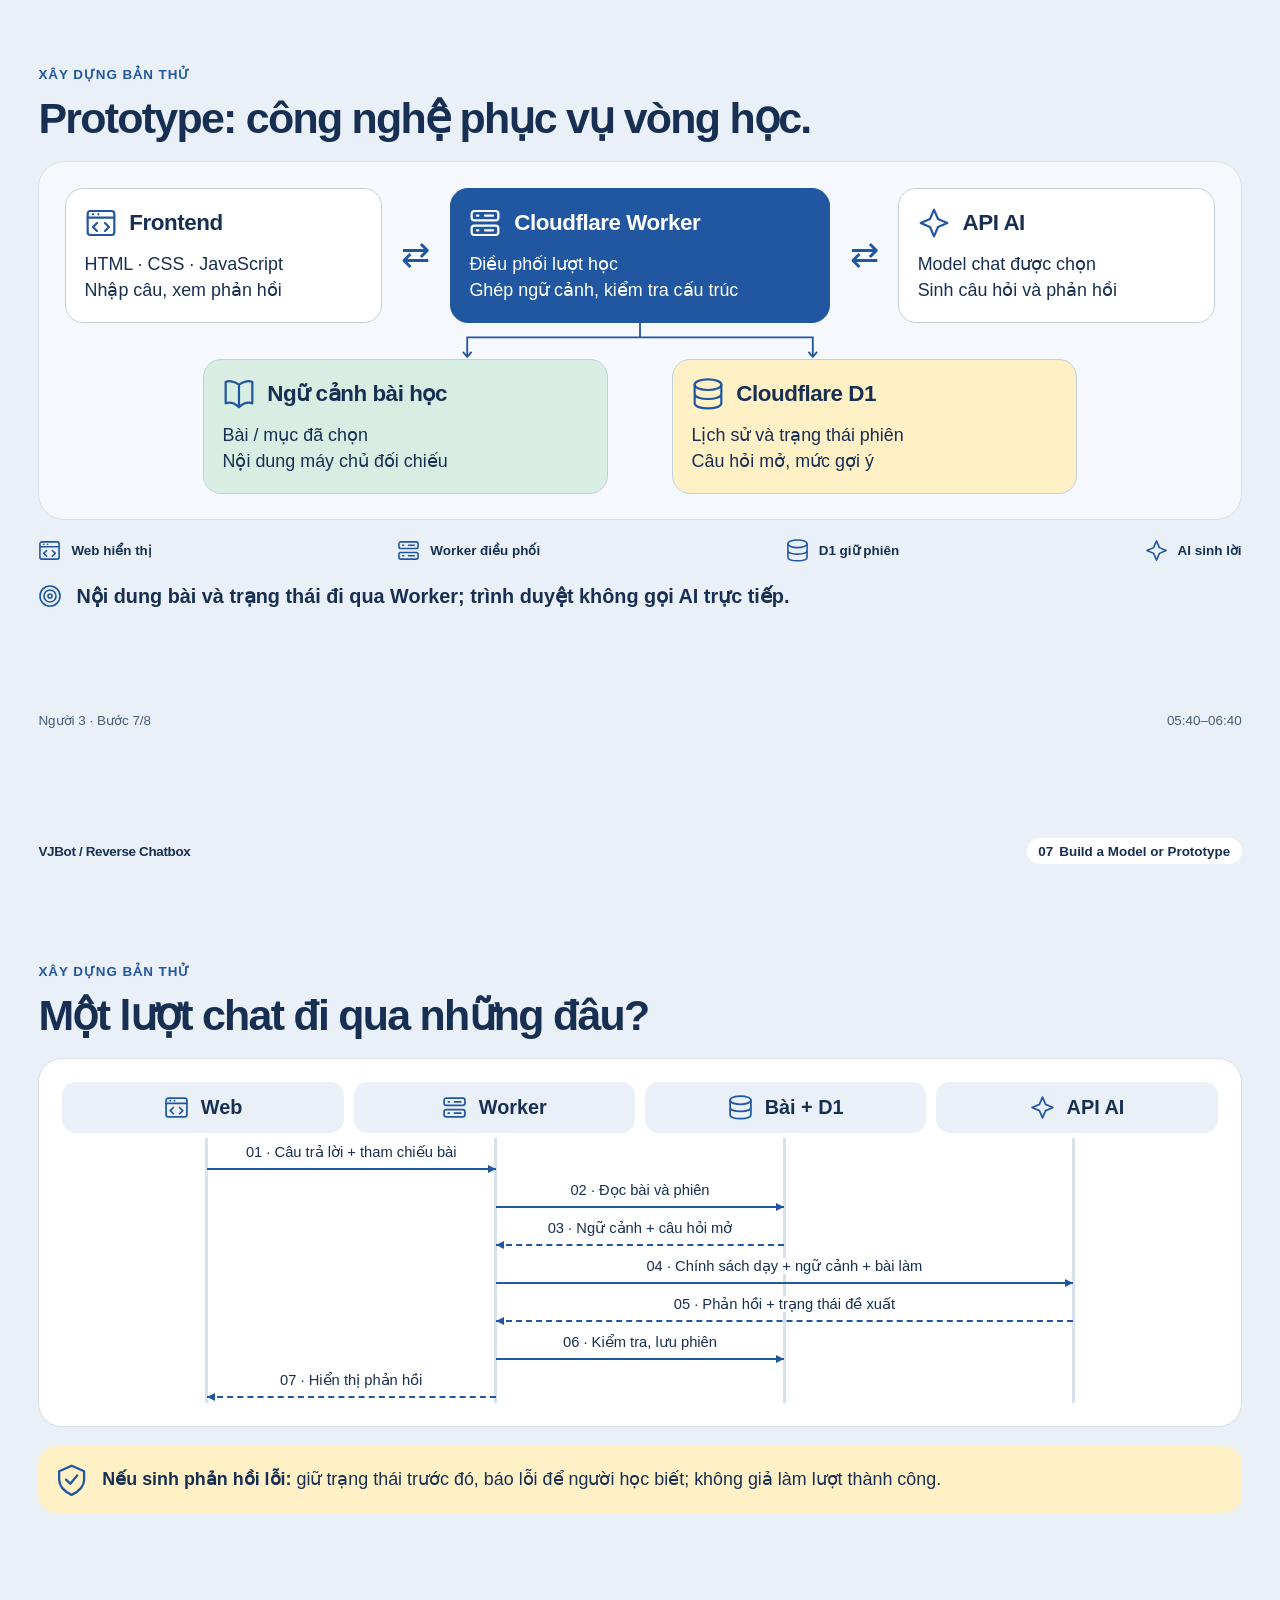
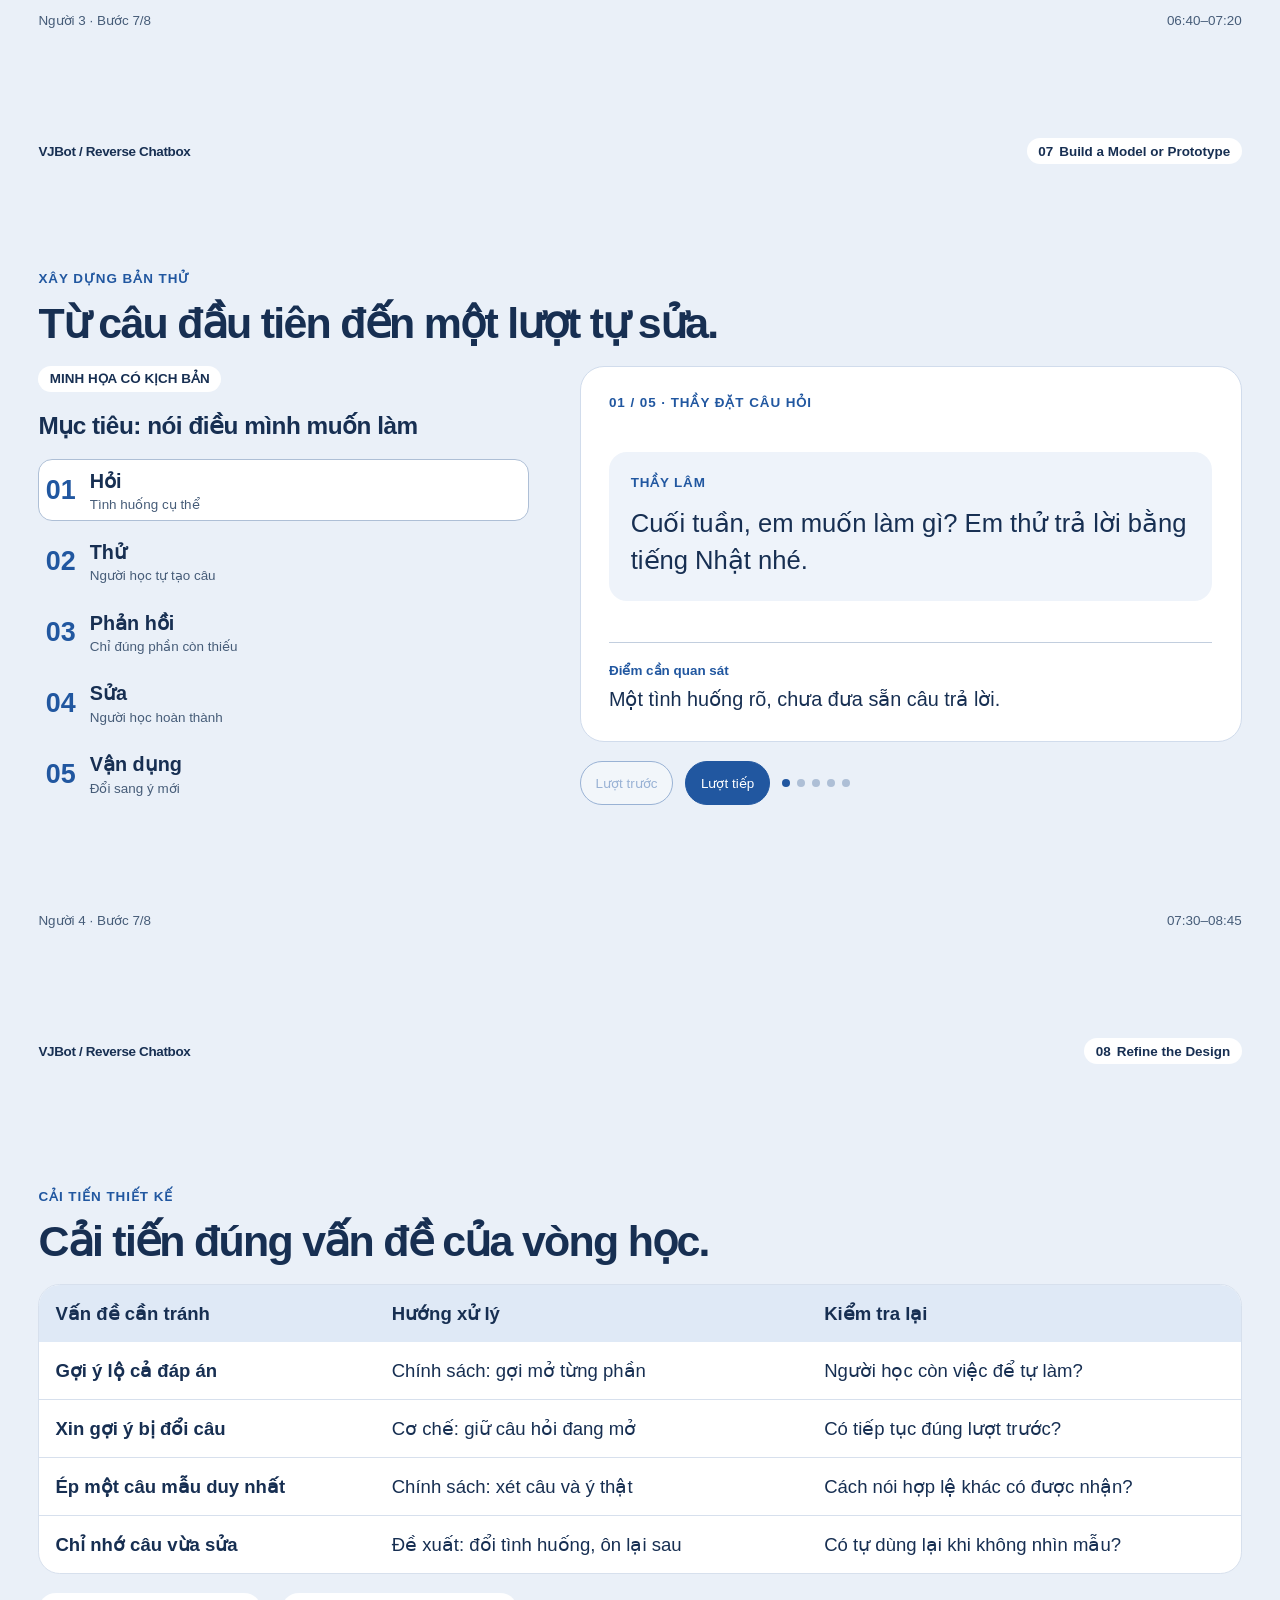
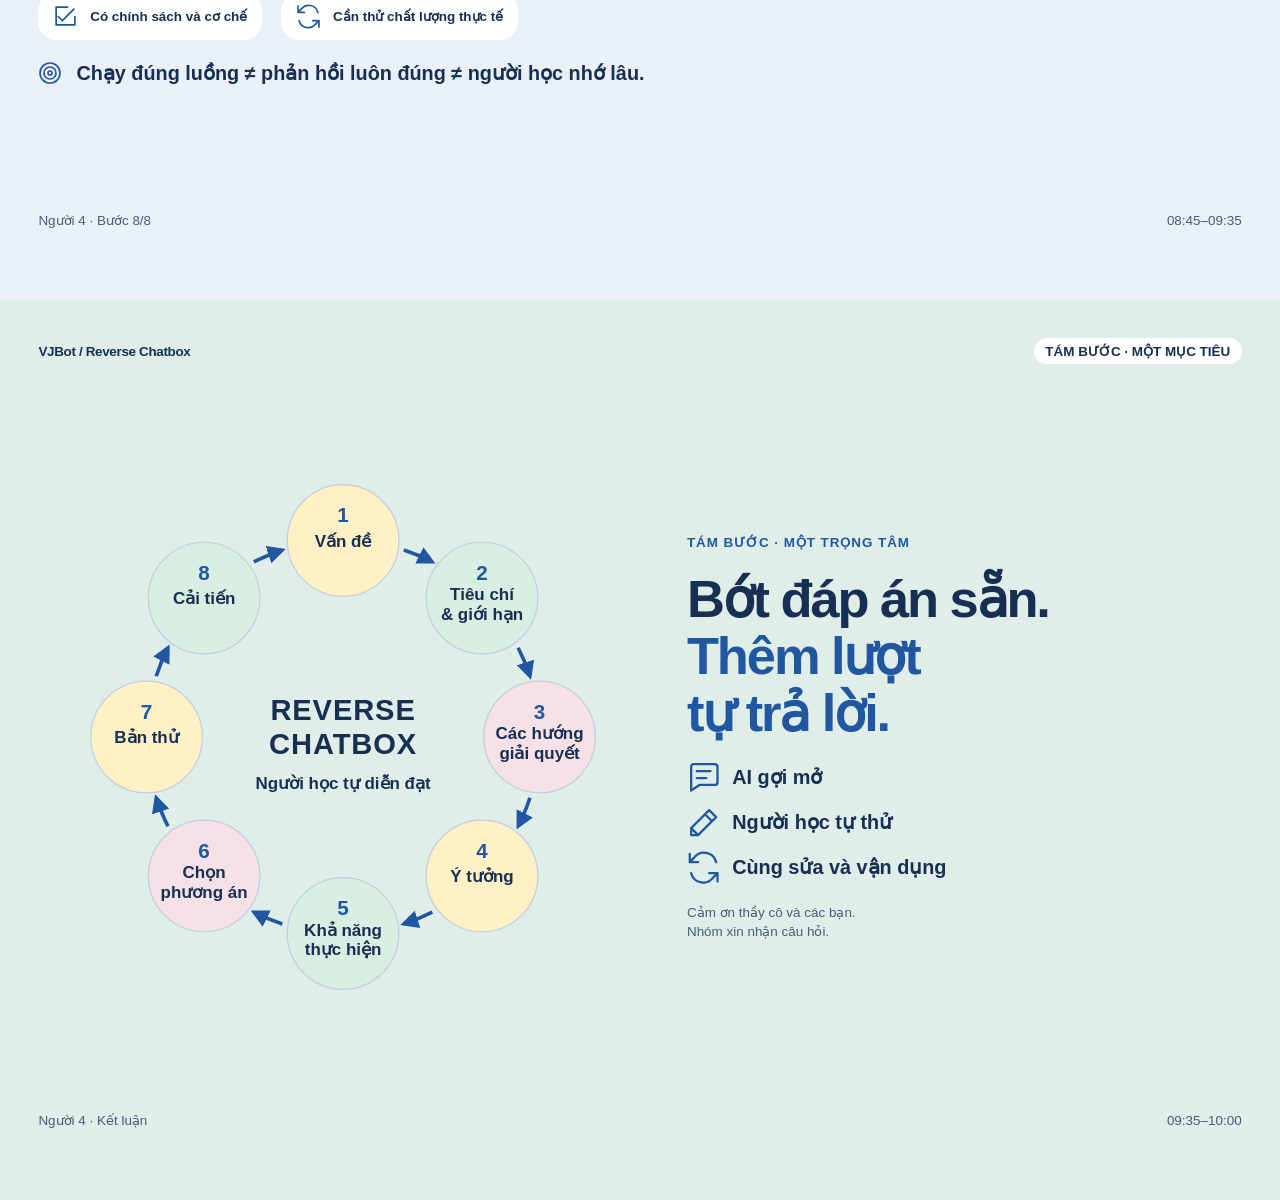
==== commit 9ab161d3: "docs: redesign reverse chatbox presentation for ten minutes" ====
--- a/docs/presentation/index.html
+++ b/docs/presentation/index.html
@@ -4,144 +4,112 @@
 <meta charset="utf-8">
 <meta name="viewport" content="width=device-width,initial-scale=1">
 <meta name="color-scheme" content="light">
-<title>VJBot — Khi AI hỏi, người học nghĩ</title>
+<title>VJBot — Reverse Chatbox · 12 slide · 10 phút</title>
 <style>
-/* Offline-friendly typography matches the approved Friendly preview. */
-:root{--bg:#eaf0f8;--ink:#172f52;--muted:#465c78;--blue:#2157a0;--mint:#d8eee3;--pink:#f6e1e6;--yellow:#fff0c6;--white:#fff;--line:#c2cede;--title-size:clamp(2rem,5vw,5rem);--h2-size:clamp(1.7rem,3.6vw,3.4rem);--h3-size:clamp(1.1rem,2vw,1.7rem);--body-size:clamp(1rem,1.65vw,1.6rem);--small-size:clamp(.8rem,1vw,1rem);--slide-padding:clamp(1rem,3vw,4.5rem);--content-gap:clamp(.75rem,1.5vw,1.5rem);--element-gap:clamp(.5rem,1vw,1rem)}
-*{box-sizing:border-box}html,body{margin:0;height:100%;overflow-x:hidden}html{scroll-snap-type:y mandatory;scroll-behavior:smooth}body{background:var(--bg);color:var(--ink);font-family:'Segoe UI',Tahoma,sans-serif}button,a{-webkit-tap-highlight-color:transparent}button{font:inherit;cursor:pointer}button:disabled{cursor:default;opacity:.45}a{color:var(--blue)}:focus-visible{outline:3px solid var(--blue);outline-offset:4px}button,a{touch-action:manipulation}button{min-width:44px;min-height:44px}h1,h2,h3,p,figure{margin:0}h1{font-size:var(--title-size);line-height:1.04;letter-spacing:-.05em;font-weight:750}h2{font-size:var(--h2-size);line-height:1.1;letter-spacing:-.04em;font-weight:750;max-width:27ch}h3{font-size:var(--h3-size);line-height:1.2}p,li{font-size:var(--body-size);line-height:1.45}p{max-width:65ch}strong{font-weight:750}.small,figcaption{font-size:var(--small-size);line-height:1.4;color:var(--muted)}.eyebrow{font-size:var(--small-size);letter-spacing:.1em;text-transform:uppercase;font-weight:750;color:var(--blue)}.slide{width:100vw;height:100vh;height:100dvh;overflow:hidden;scroll-snap-align:start;position:relative;display:flex;flex-direction:column;padding:var(--slide-padding);padding-bottom:clamp(5rem,10vh,7rem)}.slide-content{flex:1;display:flex;flex-direction:column;justify-content:center;max-height:100%;min-height:0;gap:var(--content-gap)}.topline{display:flex;justify-content:space-between;align-items:center;gap:1rem;margin-bottom:clamp(.75rem,3vh,2rem);font-size:var(--small-size);color:var(--muted)}.brand{font-weight:800;letter-spacing:-.03em;color:var(--ink);font-size:clamp(1rem,1.5vw,1.4rem)}.tag{display:inline-flex;align-items:center;background:var(--white);padding:.4em .8em;border-radius:99px;font-size:var(--small-size);font-weight:650;white-space:nowrap}.two{display:grid;grid-template-columns:1.05fr 1fr;gap:clamp(1rem,4vw,4rem);align-items:center;min-height:0}.stack{display:flex;flex-direction:column;gap:var(--content-gap);min-width:0}.cards{display:grid;grid-template-columns:repeat(3,minmax(0,1fr));gap:var(--content-gap)}.cards.four{grid-template-columns:repeat(4,minmax(0,1fr))}.card{background:var(--white);border:1px solid #d7e0ed;border-radius:clamp(1rem,2vw,2rem);padding:clamp(1rem,2vw,2rem);display:flex;flex-direction:column;gap:var(--element-gap);min-width:0}.card p{font-size:clamp(.95rem,1.4vw,1.35rem)}.mint{background:var(--mint)}.pink{background:var(--pink)}.yellow{background:var(--yellow)}.blue{background:var(--blue);color:#fff;border-color:var(--blue)}.blue .small,.blue .eyebrow{color:#e4edff}.large-number{font-size:clamp(2.3rem,5vw,4.7rem);line-height:1;font-weight:750;letter-spacing:-.07em;color:var(--blue)}.quote{font-size:clamp(1.5rem,3vw,3rem);line-height:1.2;letter-spacing:-.03em}.highlight{color:var(--blue)}.caption{font-size:var(--small-size);color:var(--muted)}.takeaway{display:flex;gap:1rem;align-items:center;padding-top:clamp(.25rem,1vh,1rem);font-size:clamp(1rem,1.65vw,1.5rem);font-weight:650}.takeaway:before{content:'';width:.6em;height:.6em;border-radius:50%;background:var(--blue);flex-shrink:0}.conversation{background:#fff;border-radius:clamp(1rem,2.5vw,2rem);padding:clamp(1rem,2vw,2rem);display:flex;flex-direction:column;gap:clamp(.6rem,1.4vh,1.2rem);border:1px solid #d1dcec}.bubble{padding:clamp(.8rem,1.5vw,1.4rem);border-radius:1rem;background:#eef3fa;font-size:clamp(1rem,1.7vw,1.6rem);line-height:1.4}.bubble.student{margin-left:clamp(1rem,4vw,4rem);background:var(--mint)}.who{display:block;font-size:var(--small-size);letter-spacing:.07em;font-weight:750;margin-bottom:.4em;color:var(--blue)}.jp{font-family:'Yu Gothic','Meiryo',sans-serif;font-size:clamp(1.3rem,2.5vw,2.5rem);line-height:1.5}.flow{display:grid;grid-template-columns:repeat(4,minmax(0,1fr));gap:var(--element-gap);counter-reset:flow}.flow .card{position:relative}.flow .card:before{counter-increment:flow;content:counter(flow,decimal-leading-zero);font-size:clamp(1.7rem,3vw,3rem);color:var(--blue);font-weight:750;line-height:1}.big-message{font-size:clamp(1.3rem,2.5vw,2.5rem);line-height:1.35;max-width:30ch}.pill-list{display:flex;gap:var(--element-gap);flex-wrap:wrap}.pill-list span{border:1px solid var(--line);border-radius:99px;padding:.5em .9em;font-size:var(--small-size)}.roles{display:grid;grid-template-columns:repeat(4,minmax(0,1fr));gap:var(--element-gap)}.role{font-size:var(--small-size);padding:clamp(.6rem,1vw,1rem);border-radius:1rem;background:#fff}.role b{display:block;margin-bottom:.3em}.screenshot{display:block;width:100%;max-height:40vh;object-fit:contain;border-radius:clamp(.6rem,1.2vw,1.2rem);box-shadow:0 .8rem 2rem #172f5215}.proof-layout{grid-template-columns:1.4fr 1fr}.decision-row{display:grid;grid-template-columns:.8fr 1.6fr;gap:var(--element-gap);padding:clamp(.7rem,1.4vh,1.4rem) 0;border-bottom:1px solid var(--line)}.decision-row strong,.decision-row span{font-size:var(--body-size);line-height:1.4}.checklist{list-style:none;margin:0;padding:0;display:grid;gap:clamp(.5rem,1.3vh,1.1rem)}.checklist li{display:flex;gap:.7em;align-items:baseline}.checklist li:before{content:'✓';color:var(--blue);font-weight:800}.section-stamp{font-size:clamp(5rem,15vw,14rem);line-height:.85;font-weight:800;letter-spacing:-.08em;color:#2157a015;position:absolute;right:4vw;top:8vh;pointer-events:none;z-index:-1}.lead{max-width:40ch}.divider{background:#dfe9f6}.closing{background:#dcece8}.hero-orbit{background:#fff;border-radius:clamp(2rem,4vw,4rem);padding:clamp(1.5rem,3vw,3rem);transform:rotate(-2deg);box-shadow:0 1.5rem 4rem #172f5210}.hero-orbit>*{transform:rotate(2deg)}.hero-orbit .quote{margin:clamp(1rem,3vh,2rem) 0}.callout{background:var(--mint);padding:clamp(.8rem,1.7vw,1.5rem);border-radius:1rem;font-size:var(--body-size);line-height:1.4}.reveal{transition:opacity .4s ease,transform .4s ease}.js .slide:not(.visible) .reveal{opacity:0;transform:translateY(16px)}.slide.visible .reveal{opacity:1;transform:none}.sr-only{position:absolute;width:1px;height:1px;padding:0;margin:-1px;overflow:hidden;clip:rect(0,0,0,0);white-space:nowrap;border:0}.controls{position:fixed;bottom:clamp(.4rem,1.2vh,1rem);left:50%;transform:translateX(-50%);z-index:20;display:flex;align-items:center;gap:clamp(.3rem,.8vw,.8rem);padding:.3rem .6rem;background:#fffffff2;box-shadow:0 .3rem 1.5rem #172f5220;border:1px solid var(--line);border-radius:99px;max-width:96vw}.controls button,.controls a{border:0;border-radius:99px;background:none;color:var(--ink);padding:.4rem .65rem;font-size:var(--small-size);text-decoration:none;white-space:nowrap}.controls button:hover,.controls a:hover{background:var(--bg)}.counter{min-width:3.7em;text-align:center;font-size:var(--small-size);font-variant-numeric:tabular-nums}.progress{position:fixed;top:0;left:0;height:4px;width:100%;z-index:30;appearance:none;border:0}.progress::-webkit-progress-bar{background:#d4dfef}.progress::-webkit-progress-value{background:var(--blue)}.progress::-moz-progress-bar{background:var(--blue)}.speaker-footer{display:flex;justify-content:space-between;gap:1rem;margin-top:clamp(.7rem,2vh,1.5rem);font-size:var(--small-size);color:var(--muted)}.demo-actions{display:flex;align-items:center;gap:var(--element-gap);flex-wrap:wrap}.demo-actions button{border:1px solid var(--blue);border-radius:99px;padding:.55em 1em;background:var(--blue);color:white;font-size:var(--small-size)}.demo-actions button.secondary{background:#fff;color:var(--blue)}.demo-panel{min-height:clamp(13rem,32vh,23rem);justify-content:center}.demo-panel .bubble{animation:enter .25s ease}@keyframes enter{from{opacity:0;transform:translateY(8px)}to{opacity:1;transform:none}}.demo-dots{display:flex;gap:.5rem;align-items:center}.demo-dots span{width:.65rem;height:.65rem;border-radius:50%;background:#c3d1e4}.demo-dots span.active{background:var(--blue)}dialog{width:min(850px,92vw);max-height:85vh;border:1px solid var(--line);border-radius:1.5rem;padding:clamp(1rem,3vw,2.5rem);color:var(--ink);background:white}dialog::backdrop{background:#102035aa}dialog header{display:flex;gap:1rem;justify-content:space-between;align-items:center;margin-bottom:1rem}dialog h2{font-size:clamp(1.3rem,2.5vw,2rem)}dialog p{font-size:clamp(1rem,1.5vw,1.25rem);margin:.9rem 0}dialog button{border:1px solid var(--line);background:var(--bg);border-radius:99px;padding:.5rem 1rem}dialog .stage-note{background:var(--yellow);padding:.8rem 1rem;border-radius:.8rem}dialog .timing{font-weight:700;color:var(--blue)}.print-only{display:none}
-@media(max-height:700px){:root{--slide-padding:clamp(.9rem,3vw,2rem);--content-gap:clamp(.6rem,1.7vw,1.3rem);--title-size:clamp(1.8rem,4.5vw,3.5rem);--h2-size:clamp(1.5rem,3.3vw,2.8rem);--body-size:clamp(.95rem,1.55vw,1.35rem)}.topline{margin-bottom:1rem}.slide{padding-bottom:4.7rem}.card{padding:clamp(.8rem,1.5vw,1.5rem)}}
-@media(max-height:600px){:root{--slide-padding:clamp(.7rem,2.5vw,1.5rem);--content-gap:clamp(.4rem,1vw,.8rem);--title-size:clamp(1.5rem,4vw,2.8rem);--h2-size:clamp(1.3rem,3vw,2.3rem);--body-size:clamp(.85rem,1.4vw,1.2rem);--small-size:clamp(.75rem,1vw,.9rem)}.slide{padding-bottom:4rem}.topline{margin-bottom:.6rem}.speaker-footer{margin-top:.5rem}.hero-orbit{padding:1rem}.card p{font-size:clamp(.8rem,1.3vw,1.1rem)}.screenshot{max-height:34vh}.demo-panel{min-height:10rem}}
-@media(max-height:500px){:root{--slide-padding:clamp(.5rem,1.8vw,1rem);--title-size:clamp(1.3rem,3.6vw,2.3rem);--h2-size:clamp(1.15rem,2.8vw,1.9rem);--h3-size:clamp(.95rem,1.8vw,1.3rem);--body-size:clamp(.8rem,1.25vw,1.05rem);--small-size:clamp(.7rem,1vw,.85rem)}.topline{margin-bottom:.3rem}.card{padding:.7rem;gap:.4rem}.card p{font-size:.8rem}.large-number{font-size:2rem}.two{gap:1rem}.bubble{padding:.65rem;font-size:.95rem}.jp{font-size:1.2rem}.quote{font-size:1.5rem}.role{padding:.5rem}.flow .card:before{font-size:1.6rem}.speaker-footer{font-size:.7rem}.demo-panel{min-height:9rem}.demo-actions button{min-height:36px}.decision-row{padding:.5rem 0}.controls button{min-height:36px}.caption{font-size:.7rem}}
-@media(max-width:600px) and (min-height:501px){:root{--title-size:clamp(2rem,8vw,3rem);--h2-size:clamp(1.5rem,6.3vw,2.2rem);--body-size:clamp(.95rem,3.7vw,1.1rem);--content-gap:.75rem;--slide-padding:1.1rem}.two,.proof-layout{grid-template-columns:1fr;gap:.8rem}.cards{grid-template-columns:1fr;gap:.6rem}.cards .card{padding:.8rem;gap:.3rem}.cards .large-number{display:none}.cards .card p{font-size:.9rem}.cards.four,.flow,.roles{grid-template-columns:repeat(2,minmax(0,1fr))}.flow .card{padding:.75rem}.flow .card:before{font-size:1.6rem}.flow h3{font-size:1rem}.flow p{font-size:.85rem}.hero-orbit{padding:1rem;border-radius:1.5rem}.hero-orbit .quote{font-size:1.5rem;margin:.65rem 0}.conversation{padding:.85rem}.bubble{font-size:1rem;padding:.75rem}.jp{font-size:1.45rem}.topline{font-size:.75rem}.tag{font-size:.7rem}.speaker-footer{font-size:.7rem}.role{font-size:.75rem;padding:.6rem}.screenshot{max-height:24vh}.big-message{font-size:1.25rem}.demo-panel{min-height:12rem}.decision-row strong,.decision-row span{font-size:.9rem}.controls .optional{display:none}.takeaway{font-size:1rem}.quote{font-size:1.6rem}.pill-list span{font-size:.75rem;padding:.4em .6em}}
-/* Compact layouts remove repeated framing, not the eight-step content. */
-html{scrollbar-width:none}
-body{overflow-x:clip}
-@media(max-width:600px),(max-height:500px){
-  .topline .brand{display:none}
-  .topline{justify-content:flex-end}
-  .slide-content>.eyebrow{display:none}
-  .conversation .quote{font-size:clamp(1.15rem,3vw,1.4rem)}
-  .conversation .quote br{display:none}
-  .conversation .quote .highlight{margin:0 .25em}
-  .card .tag{align-self:flex-start}
-}
-@media(max-width:600px) and (min-height:501px){
-  .topline{margin-bottom:.7rem}
-  .cards .card:has(.tag){display:grid;grid-template-columns:1fr 1fr;align-items:center}
-  .cards .card:has(.tag) p{grid-column:1/-1}
-  .cards .card:has(.tag) h3{font-size:1rem}
-  .cards .card:has(.tag) .tag{font-size:.65rem;justify-self:start}
-  .two .card{padding:.8rem;gap:.45rem}
-  .two .card p,.checklist li{font-size:.9rem;line-height:1.35}
-  .checklist{gap:.4rem}
-  .conversation{gap:.5rem}
-  .demo-panel{min-height:10rem}
-  .decision-row{padding:.5rem 0;grid-template-columns:.65fr 1.75fr}
-  .screenshot{max-height:21vh}
-}
-@media(max-height:500px){
-  .slide{padding-bottom:3.3rem}
-  .topline{margin-bottom:.3rem}
-  .card .tag{font-size:.65rem}
-  .conversation{padding:.7rem;gap:.4rem}
-  .who{font-size:.65rem}
-  .card p,.checklist li{line-height:1.3}
-  .checklist{gap:.4rem}
-  .screenshot{max-height:30vh}
-  .decision-row{padding:.3rem 0}
-  .demo-panel{min-height:8rem}
-  .demo-actions{gap:.4rem}
-  .demo-actions button{padding:.3rem .7rem}
-}
+/* Self-contained Friendly theme; all presentation assets work offline. */
+:root{--bg:#eaf0f8;--ink:#172f52;--muted:#465c78;--blue:#2157a0;--mint:#d8eee3;--pink:#f6e1e6;--yellow:#fff0c6;--line:#c2cede;--gap:clamp(12px,1.5vw,27px);--pad:clamp(22px,3vw,58px);--body:clamp(16px,1.55vw,27px);--small:clamp(13px,1.05vw,19px)}
+*{box-sizing:border-box}html,body{margin:0;height:100%;overflow-x:hidden}html{scroll-snap-type:y mandatory;scroll-behavior:smooth;scrollbar-width:none}body{overflow-x:clip;background:var(--bg);color:var(--ink);font-family:'Segoe UI',Tahoma,sans-serif}h1,h2,h3,p,figure{margin:0}button,a{touch-action:manipulation;-webkit-tap-highlight-color:transparent}button{font:inherit;cursor:pointer;min-width:44px;min-height:44px}button:disabled{opacity:.4;cursor:default}:focus-visible{outline:3px solid var(--blue);outline-offset:4px}a{color:var(--blue)}
+.slide{position:relative;display:flex;flex-direction:column;width:100vw;height:100vh;height:100dvh;overflow:hidden;scroll-snap-align:start;padding:var(--pad);padding-bottom:clamp(58px,8vh,88px)}.slide-content{flex:1;min-height:0;display:flex;flex-direction:column;justify-content:center;gap:var(--gap)}.slide-heading{display:flex;flex-direction:column;gap:clamp(6px,.8vw,14px)}h1{font-size:clamp(42px,5.2vw,92px);line-height:1.04;letter-spacing:-.055em;font-weight:750}h2{font-size:clamp(29px,3.35vw,61px);line-height:1.12;letter-spacing:-.04em;font-weight:750}h3{font-size:clamp(19px,1.9vw,34px);line-height:1.2;letter-spacing:-.02em}p,li{font-size:var(--body);line-height:1.42}strong,b{font-weight:700}.highlight{color:var(--blue)}.eyebrow{color:var(--blue);font-weight:750;font-size:var(--small);letter-spacing:.07em;text-transform:uppercase}.topline{display:flex;align-items:center;justify-content:space-between;gap:15px;margin-bottom:clamp(12px,2vh,24px);font-size:var(--small)}.brand{font-weight:800;letter-spacing:-.025em}.tag{display:inline-flex;gap:.45em;align-items:center;border-radius:99px;padding:.4em .85em;background:#fff;font-size:var(--small);font-weight:650;max-width:100%}.short-step{display:none}.speaker-footer{display:flex;justify-content:space-between;gap:16px;margin-top:clamp(15px,2.3vh,30px);font-size:var(--small);color:var(--muted);font-variant-numeric:tabular-nums}
+.icon{display:inline-block;width:clamp(24px,2.6vw,46px);height:clamp(24px,2.6vw,46px);stroke:currentColor;fill:none;stroke-width:1.65;stroke-linecap:round;stroke-linejoin:round;flex-shrink:0;color:var(--blue)}.sprite{position:absolute;width:0;height:0;overflow:hidden}.stack{display:flex;flex-direction:column;gap:var(--gap);min-width:0}.split{display:grid;grid-template-columns:1fr 1fr;gap:var(--gap)}.card{background:#fff;border:1px solid #d7e0ed;border-radius:clamp(14px,1.7vw,30px);padding:clamp(17px,1.8vw,34px);display:flex;flex-direction:column;gap:clamp(10px,1vw,18px);min-width:0}.card-heading{display:flex;gap:clamp(10px,1vw,20px);align-items:center}.mint{background:var(--mint)}.yellow{background:var(--yellow)}.pink{background:var(--pink)}.blue{background:var(--blue);color:#fff}.blue .icon{color:#fff}.takeaway{display:flex;align-items:center;gap:14px;font-size:clamp(16px,1.55vw,27px);font-weight:650}.takeaway .icon{width:24px;height:24px}.pill-list{display:flex;flex-wrap:wrap;gap:12px}.pill-list>span{display:flex;align-items:center;gap:10px;border:1px solid var(--line);border-radius:99px;padding:.6em .9em;font-size:var(--small)}.pill-list .icon{width:20px;height:20px}.sr-only{position:absolute;width:1px;height:1px;padding:0;margin:-1px;overflow:hidden;clip:rect(0,0,0,0);white-space:nowrap;border:0}
+.hero-layout{display:grid;grid-template-columns:1.05fr 1fr;gap:clamp(28px,4vw,75px);align-items:center}.lead{font-size:clamp(18px,1.8vw,32px)}.hero-dialog{background:#fff;border-radius:clamp(24px,3vw,55px);padding:clamp(24px,3vw,55px);display:flex;flex-direction:column;gap:clamp(18px,2vw,35px);box-shadow:0 12px 40px #172f520c}.hero-role{display:flex;align-items:center;gap:14px;font-size:var(--small);font-weight:700;color:var(--blue)}.quote{font-size:clamp(25px,3vw,52px);line-height:1.25;letter-spacing:-.025em}.answer-slot{background:var(--mint);border-radius:18px;padding:clamp(14px,1.4vw,25px);display:flex;align-items:center;gap:14px;font-size:var(--body);font-weight:650}.hero-bottom{color:var(--muted);font-size:var(--small)}.agenda{display:grid;grid-template-columns:repeat(4,1fr);gap:var(--gap);margin-top:clamp(8px,1.5vh,20px)}.agenda>div{padding:clamp(14px,1.3vw,24px);border-radius:16px;background:#ffffffb8}.agenda b,.agenda p{font-size:var(--small)}.agenda b{display:block;margin-bottom:8px}.agenda b span{display:block;font-weight:400;color:var(--muted);margin-top:4px}
+.journey{display:grid;grid-template-columns:1fr auto 1fr auto 1fr;gap:clamp(10px,1.5vw,27px);align-items:center}.journey-item{display:flex;flex-direction:column;gap:12px;background:white;border-radius:22px;padding:clamp(18px,2vw,37px)}.journey-item b{font-size:clamp(18px,1.85vw,33px)}.journey-item p{font-size:var(--body)}.gap-state{background:var(--pink)}.flow-arrow{font-size:clamp(24px,3vw,48px);color:var(--blue)}.criteria-layout{display:grid;grid-template-columns:1.75fr 1fr;gap:var(--gap);align-items:stretch}.table-panel{flex-shrink:0;background:white;border:1px solid #d7e0ed;border-radius:clamp(14px,1.7vw,30px);overflow:hidden;min-width:0}table{border-collapse:collapse;width:100%;table-layout:fixed;font-size:clamp(16px,1.45vw,25px);line-height:1.35}th,td{text-align:left;vertical-align:middle;padding:clamp(12px,1.25vw,24px);border-bottom:1px solid #d7e0ed;overflow-wrap:break-word}thead{background:#dfe9f6}tbody th{font-weight:650}tr:last-child>*{border-bottom:0}.criteria-layout th:first-child{width:31%}.plain-list{margin:0;padding-left:1.1em;display:grid;gap:clamp(12px,1.3vw,23px)}.plain-list li{font-size:var(--body)}
+.cards-three{display:grid;grid-template-columns:repeat(3,1fr);gap:var(--gap)}.option{padding:clamp(21px,2.1vw,40px)}.option-icon{display:flex;align-items:center;justify-content:center;width:clamp(52px,5vw,90px);height:clamp(52px,5vw,90px);background:#eaf0f8;border-radius:22px}.tradeoff{margin-top:clamp(6px,.7vw,14px);padding-top:clamp(10px,1vw,18px);border-top:1px solid var(--line)}.tradeoff b{display:block;color:var(--blue);font-size:var(--small);margin-bottom:7px}.cycle-flow{display:grid;grid-template-columns:repeat(5,1fr);gap:clamp(10px,1.2vw,22px)}.cycle-item{position:relative;background:#fff;border-radius:22px;padding:clamp(18px,1.8vw,34px);display:flex;flex-direction:column;gap:12px}.cycle-item:nth-child(even){background:var(--mint)}.cycle-item:after{content:'→';position:absolute;right:-.75em;top:45%;z-index:1;color:var(--blue);font-size:clamp(20px,2.4vw,40px);font-weight:700}.cycle-item:last-child:after{content:none}.step-number{position:absolute;top:18px;right:16px;color:var(--muted);font-size:var(--small);font-weight:750}.cycle-item h3{font-size:clamp(17px,1.7vw,30px)}.cycle-item p{font-size:clamp(15px,1.35vw,24px)}.comparison th:first-child{width:23%}.compact .card{padding:clamp(14px,1.5vw,27px)}.compact h3{font-size:clamp(18px,1.7vw,30px)}.compact p{font-size:var(--small)}
+.selection{display:grid;grid-template-columns:1fr 1.2fr;gap:clamp(24px,3vw,55px);align-items:stretch}.selected-card{background:var(--blue);color:white;border-radius:28px;padding:clamp(24px,2.7vw,49px);display:flex;flex-direction:column;gap:var(--gap)}.selected-card .tag{align-self:flex-start;color:var(--blue)}.selected-card>.icon{color:white;width:clamp(36px,4vw,65px);height:clamp(36px,4vw,65px)}.selected-card h3{font-size:clamp(25px,2.8vw,49px)}.decision-list{display:flex;flex-direction:column;justify-content:space-between;gap:var(--gap)}.decision-item{display:flex;align-items:center;gap:clamp(15px,2vw,35px);padding:clamp(14px,1.6vw,29px);background:#fff;border-radius:20px}.decision-item h3{margin-bottom:6px}.decision-item p{font-size:var(--body)}
+.architecture{background:#ffffff8f;border:1px solid #d7e0ed;border-radius:26px;padding:clamp(17px,2vw,37px)}.tech-main{display:grid;grid-template-columns:1fr .15fr 1.2fr .15fr 1fr;gap:clamp(8px,.8vw,15px);align-items:stretch}.tech-node{border:1px solid #c2cede;border-radius:18px;padding:clamp(15px,1.45vw,27px);display:flex;flex-direction:column;gap:13px;background:#fff;min-width:0}.tech-node h3{font-size:clamp(18px,1.75vw,31px)}.tech-node .icon{width:clamp(25px,2.5vw,44px);height:clamp(25px,2.5vw,44px)}.tech-node p{font-size:clamp(16px,1.4vw,25px)}.tech-node.blue{background:var(--blue);border-color:var(--blue)}.tech-node.mint{background:var(--mint)}.tech-node.yellow{background:var(--yellow)}.connection{align-self:center;text-align:center;color:var(--blue);font-size:clamp(25px,2.7vw,48px)}.tech-branches{display:block;width:100%;height:clamp(30px,4vh,50px)}.tech-data{display:grid;grid-template-columns:1fr 1fr;gap:clamp(30px,5vw,90px);width:76%;margin:auto}.tech-legend{display:flex;justify-content:space-between;gap:12px}.tech-legend span{display:flex;align-items:center;gap:10px;font-size:var(--small);font-weight:650}.tech-legend .icon{width:23px;height:23px}
+.sequence{background:#fff;border-radius:24px;border:1px solid #d7e0ed;padding:clamp(14px,1.8vw,32px)}.sequence-head{display:grid;grid-template-columns:repeat(4,1fr);gap:10px}.sequence-head>div{display:flex;align-items:center;justify-content:center;gap:12px;background:#eaf0f8;border-radius:14px;padding:clamp(9px,1vw,18px);font-size:var(--body)}.sequence-head .icon{width:25px;height:25px}.sequence-body{margin:5px 0 0;background:linear-gradient(90deg,transparent 12.4%,#d7e0ed 12.4%,#d7e0ed 12.6%,transparent 12.6%,transparent 37.4%,#d7e0ed 37.4%,#d7e0ed 37.6%,transparent 37.6%,transparent 62.4%,#d7e0ed 62.4%,#d7e0ed 62.6%,transparent 62.6%,transparent 87.4%,#d7e0ed 87.4%,#d7e0ed 87.6%,transparent 87.6%)}.sequence-row{display:grid;grid-template-columns:repeat(4,1fr);padding:clamp(4px,.6vh,8px) 0}.sequence-message{position:relative;margin:0 var(--edge);padding:0 10px 6px;text-align:center;border-bottom:2px solid var(--blue);font-size:clamp(14px,1.15vw,21px);line-height:1.3}.sequence-message>span{background:white;padding:0 5px}.sequence-message:after{content:'';position:absolute;right:0;bottom:-5px;border-left:8px solid var(--blue);border-top:4px solid transparent;border-bottom:4px solid transparent}.sequence-message.return{border-bottom-style:dashed}.sequence-message.return:after{left:0;right:auto;border-left:0;border-right:8px solid var(--blue)}.sequence-route{display:none}.notice-line{display:flex;align-items:center;gap:14px;background:var(--yellow);padding:clamp(13px,1.3vw,24px);border-radius:18px}.notice-line p{font-size:clamp(16px,1.4vw,25px)}
+.demo-layout{display:grid;grid-template-columns:1fr 1.35fr;gap:clamp(24px,4vw,72px);align-items:stretch}.demo-guide{display:flex;flex-direction:column;gap:var(--gap)}.demo-guide>.tag{align-self:flex-start}.demo-steps{display:flex;flex-direction:column;gap:clamp(7px,.7vw,13px);margin:0;padding:0;list-style:none}.demo-steps li{display:flex;align-items:center;gap:14px;padding:clamp(5px,.5vw,10px);border:1px solid transparent;border-radius:14px}.demo-steps li.active{background:white;border-color:#aebfd6}.demo-steps li>b{font-size:clamp(21px,2.1vw,37px);color:var(--blue);font-variant-numeric:tabular-nums}.demo-steps strong{font-size:var(--body)}.demo-steps small{display:block;font-size:var(--small);color:var(--muted)}.demo-live{display:flex;flex-direction:column;gap:var(--gap)}.conversation{display:flex;flex-direction:column;gap:var(--gap);background:white;border:1px solid #d1dcec;border-radius:24px;padding:clamp(20px,2.2vw,40px)}.demo-panel{flex:1;justify-content:space-between;min-height:0}.bubble{padding:clamp(18px,1.7vw,31px);border-radius:18px;background:#eef3fa;font-size:clamp(20px,2vw,36px);line-height:1.45}.bubble.student{background:var(--mint)}.who{display:block;font-size:var(--small);font-weight:750;color:var(--blue);letter-spacing:.06em;margin-bottom:12px}.jp{font-family:'Yu Gothic','Meiryo',sans-serif;font-size:clamp(27px,3vw,52px);line-height:1.45}.observation{border-top:1px solid var(--line);padding-top:clamp(14px,1.5vw,27px)}.observation b{display:block;font-size:var(--small);color:var(--blue);margin-bottom:7px}.observation p{font-size:var(--body)}.demo-actions{display:flex;align-items:center;gap:12px;flex-wrap:wrap}.demo-actions button{border:1px solid var(--blue);border-radius:99px;background:var(--blue);color:white;padding:.55em 1.1em;font-size:var(--small)}.demo-actions .secondary{background:white;color:var(--blue)}.demo-dots{display:flex;gap:7px}.demo-dots span{width:8px;height:8px;border-radius:50%;background:#aebfd6}.demo-dots .active{background:var(--blue)}.refine-table th:first-child{width:28%}.refine-summary{display:flex;gap:var(--gap)}.refine-summary span{display:flex;align-items:center;gap:12px;padding:.8em 1.1em;border-radius:18px;background:white;font-size:var(--small);font-weight:650}.refine-summary .icon{width:25px;height:25px}
+.closing{background:#e0eeea}.closing-layout{display:grid;grid-template-columns:1.1fr 1fr;gap:clamp(20px,3vw,55px);align-items:center}.design-ring{width:100%;max-height:62vh;overflow:visible}.design-ring text{text-anchor:middle;fill:var(--ink);font:14px 'Segoe UI',sans-serif;font-weight:600}.design-ring .ring-number{font-size:17px;font-weight:800;fill:var(--blue)}.design-ring .ring-center{font-size:24px;letter-spacing:.03em;font-weight:800}.design-ring .ring-subtitle{font-size:14px}.closing-statement{font-size:clamp(30px,4.1vw,72px);font-weight:750;line-height:1.08;letter-spacing:-.04em}.closing-points{display:flex;flex-direction:column;gap:12px}.closing-points span{display:flex;align-items:center;gap:12px;font-size:var(--body);font-weight:600}.closing-thanks{font-size:var(--small);color:var(--muted)}
+.controls{position:fixed;bottom:clamp(5px,1vh,12px);left:50%;transform:translateX(-50%);z-index:20;display:flex;align-items:center;gap:10px;padding:4px 8px}.controls button{border:0;border-radius:50%;background:none;color:var(--ink);font-size:clamp(18px,1.8vw,28px);padding:0 10px}.controls button:hover{background:#d8e3f1}.counter{min-width:4em;text-align:center;font-size:var(--small);font-variant-numeric:tabular-nums}.progress{position:fixed;top:0;left:0;height:3px;width:100%;z-index:30;appearance:none;border:0}.progress::-webkit-progress-bar{background:#d4dfef}.progress::-webkit-progress-value{background:var(--blue)}.progress::-moz-progress-bar{background:var(--blue)}dialog{width:min(850px,92vw);max-height:85vh;border:1px solid var(--line);border-radius:24px;padding:clamp(20px,3vw,44px);color:var(--ink);background:white}dialog::backdrop{background:#102035aa}dialog header{display:flex;align-items:center;justify-content:space-between;gap:15px;margin-bottom:16px}dialog h2{font-size:clamp(22px,2.5vw,36px)}dialog p{font-size:clamp(16px,1.5vw,22px);margin:1em 0}dialog button{border:1px solid var(--line);background:var(--bg);border-radius:99px;padding:.4em 1em}.stage-note{background:var(--yellow);padding:16px;border-radius:12px}.timing{font-weight:700;color:var(--blue)}.reveal{transition:opacity .3s ease,transform .3s ease}.js .slide:not(.visible) .reveal{opacity:0;transform:translateY(12px)}.slide.visible .reveal{opacity:1;transform:none}
+@media(max-height:700px){:root{--gap:12px;--pad:24px;--body:clamp(16px,1.45vw,22px)}.slide{padding-bottom:55px}.topline{margin-bottom:10px}.speaker-footer{margin-top:12px}h2{font-size:clamp(27px,3vw,43px)}.card{padding:18px}.demo-steps li{padding:7px}.sequence-row{padding:3px 0}.cycle-item{padding:17px}.journey-item{padding:18px}}
+@media(max-height:600px){:root{--gap:10px;--pad:18px;--body:15px;--small:12px}h1{font-size:clamp(30px,4.3vw,49px)}h2{font-size:clamp(25px,2.8vw,36px)}h3{font-size:18px}.topline{margin-bottom:8px}.slide-heading{gap:5px}.card{padding:13px;gap:8px}.hero-dialog{padding:22px;gap:15px}.agenda>div{padding:12px}.journey-item{padding:14px;gap:8px}.cycle-item{padding:14px;gap:8px}.table-panel th,.table-panel td{padding:9px;font-size:14px}.selected-card{padding:20px;gap:12px}.selected-card h3{font-size:28px}.decision-item{padding:12px}.architecture{padding:13px}.tech-node{padding:12px;gap:9px}.tech-node h3{font-size:17px}.tech-node p{font-size:14px}.sequence{padding:12px}.sequence-message{font-size:13px}.notice-line p{font-size:14px}.demo-steps small{display:none}.demo-steps li{padding:5px}.demo-panel{padding:17px}.bubble{font-size:19px;padding:16px}.observation{padding-top:10px}.closing-statement{font-size:36px}}
+@media(max-width:600px) and (min-height:501px){:root{--pad:18px;--gap:10px;--body:15px;--small:12px}.slide{padding-bottom:53px}.brand{display:none}.topline{justify-content:flex-end;margin-bottom:9px}.long-step{display:none}.short-step{display:inline}.slide-heading>.eyebrow{display:none}h1{font-size:38px}h2{font-size:27px}h3{font-size:18px}.slide-heading{gap:0}.icon{width:25px;height:25px}.speaker-footer{font-size:11px;margin-top:12px}.hero-layout{grid-template-columns:1fr;gap:15px}.hero-layout .stack{gap:12px}.hero-layout .eyebrow,.hero-bottom{display:none}.lead{font-size:16px}.hero-dialog{padding:18px;gap:12px;border-radius:22px}.hero-dialog .quote{font-size:24px}.hero-dialog .quote br{display:none}.hero-role{gap:10px}.hero-bottom{font-size:11px}.answer-slot{padding:12px;font-size:15px}.pill-list{gap:7px}.pill-list>span{font-size:11px;padding:.4em .7em;gap:7px}.pill-list .icon{width:17px;height:17px}.agenda{grid-template-columns:1fr 1fr;gap:8px;margin:0}.agenda>div{padding:10px}.agenda b,.agenda p{font-size:11px}.agenda b{margin-bottom:4px}.agenda b span{display:inline;margin-left:6px;font-size:10px}.journey{grid-template-columns:1fr;gap:7px}.journey>.flow-arrow{display:none}.journey-item{display:grid;grid-template-columns:30px 1fr;column-gap:10px;row-gap:4px;padding:12px;border-radius:16px}.journey-item .icon{grid-row:1/3}.journey-item b{font-size:17px}.journey-item p{grid-column:2;font-size:14px}.split{gap:9px}.card{padding:13px;gap:8px;border-radius:16px}.card-heading{gap:8px}.split .card h3{font-size:16px}.split .card p{font-size:13px}.split .eyebrow{font-size:10px}.takeaway{gap:10px;font-size:14px}.takeaway .icon{width:22px;height:22px}.criteria-layout{grid-template-columns:1fr;gap:10px}table{font-size:13px;line-height:1.3}th,td{padding:9px 8px}.criteria-layout .plain-list{gap:5px;padding-left:1em}.criteria-layout .plain-list li{font-size:13px}.criteria-layout aside{gap:7px}.criteria-layout aside h3{font-size:16px}.criteria-layout aside .icon{width:22px;height:22px}.cards-three{grid-template-columns:1fr;gap:9px}.option{display:grid;grid-template-columns:36px 1fr;gap:5px 12px;padding:13px}.option-icon{grid-row:1/4;width:36px;height:36px;border-radius:12px}.option>.eyebrow,.option>h3,.option>p,.option>.tradeoff{grid-column:2}.option>.eyebrow{font-size:11px}.option h3{font-size:18px}.option>p{font-size:13px}.tradeoff{margin:0;padding-top:6px}.tradeoff b{display:none}.tradeoff p{font-size:12px;color:var(--muted)}.cycle-flow{grid-template-columns:1fr 1fr;gap:8px}.cycle-item{padding:13px;gap:6px;border-radius:15px}.cycle-item:last-child{grid-column:1/-1;display:grid;grid-template-columns:26px auto 1fr;align-items:center}.cycle-item:last-child .step-number{display:none}.cycle-item:after{display:none}.cycle-item h3{font-size:16px}.cycle-item p{font-size:13px}.step-number{top:13px;right:13px;font-size:11px}.comparison table{font-size:11px}.comparison th:first-child{width:25%}.comparison td,.comparison th{padding:10px 6px}.compact .card{padding:11px}.compact h3{font-size:16px}.compact p{font-size:12px}.selection{grid-template-columns:1fr;gap:12px}.selected-card{padding:18px;gap:12px;border-radius:20px}.selected-card>.icon{display:none}.selected-card h3{font-size:26px}.selected-card p{font-size:14px}.decision-list{gap:9px}.decision-item{padding:12px;gap:12px}.decision-item h3{font-size:17px;margin-bottom:3px}.decision-item p{font-size:13px}.architecture{padding:12px;border-radius:18px}.tech-main{grid-template-columns:1fr;gap:4px}.tech-node{padding:11px;gap:6px;border-radius:13px}.tech-node h3{font-size:16px}.tech-node p{font-size:12px}.tech-main .tech-node{display:grid;grid-template-columns:1.1fr 1fr;gap:9px;align-items:center}.tech-main .card-heading{gap:7px}.tech-node .icon{width:23px;height:23px}.connection{font-size:22px;line-height:18px;transform:rotate(90deg)}.tech-branches{height:23px}.tech-data{width:100%;gap:8px}.tech-data .card-heading{align-items:flex-start;gap:6px}.tech-data .card-heading .icon{display:none}.tech-data h3{font-size:15px}.tech-legend{display:none}.tech-legend span{font-size:11px;gap:7px}.tech-legend .icon{width:19px;height:19px}.sequence{padding:12px;border-radius:18px}.sequence-head{display:none;gap:5px}.sequence-head>div{padding:8px 3px;gap:4px;font-size:11px}.sequence-head .icon{width:16px;height:16px}.sequence-body{background:none}.sequence-row{display:block;padding:3px 0}.sequence-message{margin:0;padding:6px 9px;text-align:left;border:0;border-radius:10px;background:#eef3fa;font-size:12px;line-height:1.3}.sequence-message:after{display:none}.sequence-message>span{padding:0;background:none}.sequence-route{display:block;font-size:11px;color:var(--blue);margin-bottom:2px}.notice-line{padding:12px;gap:9px}.notice-line p{font-size:12px}.demo-layout{grid-template-columns:1fr;gap:10px}.demo-guide{gap:9px}.demo-guide h3{font-size:18px}.demo-steps{flex-direction:row;gap:5px}.demo-steps li{flex:1;display:flex;flex-direction:column;gap:3px;padding:5px 1px}.demo-steps li>b{font-size:18px}.demo-steps strong{font-size:11px}.demo-steps small{display:none}.demo-live{gap:10px}.demo-panel{padding:12px;gap:12px;min-height:230px}.bubble{padding:14px;font-size:17px}.who{font-size:11px;margin-bottom:9px}.jp{font-size:24px}.observation{padding-top:12px}.observation p{font-size:14px}.demo-actions{gap:8px}.demo-actions button{font-size:12px}.demo-dots{gap:5px}.demo-dots span{width:7px;height:7px}.refine-table table{font-size:12px}.refine-table th,.refine-table td{padding:11px 7px}.refine-summary{gap:8px}.refine-summary span{font-size:11px;padding:10px;gap:7px}.refine-summary .icon{width:20px;height:20px}.closing-layout{grid-template-columns:1fr;gap:6px}.design-ring{max-height:39vh}.closing-layout .stack{gap:12px}.closing-layout .eyebrow{display:none}.closing-statement{font-size:30px;text-align:center}.closing-statement br{display:none}.closing-points{flex-direction:row;flex-wrap:wrap;justify-content:center;gap:8px 14px}.closing-points span{font-size:12px;gap:7px}.closing-points .icon{width:18px;height:18px}.closing-thanks{text-align:center;font-size:12px}}
+@media(max-height:500px){:root{--pad:13px;--gap:8px;--body:12px;--small:10px}.slide{padding-bottom:44px}.topline{margin-bottom:5px}.brand{font-size:11px}.long-step{display:none}.short-step{display:inline}.slide-heading>.eyebrow{display:none}h1{font-size:31px}h2{font-size:23px}h3{font-size:15px}.icon{width:22px;height:22px}.speaker-footer{margin-top:7px;font-size:10px}.hero-layout{gap:22px}.hero-dialog{padding:18px;gap:10px}.hero-role .icon{width:22px;height:22px}.hero-role{font-size:10px}.quote{font-size:23px}.lead{font-size:14px}.answer-slot{padding:10px;border-radius:12px;font-size:12px}.hero-bottom{font-size:9px}.agenda{margin-top:0;gap:8px}.agenda>div{padding:8px}.agenda b,.agenda p{font-size:10px}.agenda b{margin-bottom:4px}.agenda b span{font-size:9px}.pill-list>span{font-size:10px;padding:5px 8px;gap:6px}.pill-list .icon{width:16px;height:16px}.card{padding:11px;gap:7px;border-radius:14px}.card-heading{gap:8px}.takeaway{font-size:12px;gap:8px}.takeaway .icon{width:18px;height:18px}.journey-item{padding:12px;gap:7px}.journey-item b{font-size:15px}.journey-item p{font-size:12px}.journey-item .icon{width:24px;height:24px}.flow-arrow{font-size:23px}.table-panel th,.table-panel td{padding:8px;font-size:12px}.comparison th,.comparison td{padding:4px 7px}.plain-list{gap:7px}.plain-list li{font-size:12px}.option{padding:13px}.option-icon{width:32px;height:32px;border-radius:10px}.option-icon .icon{width:22px;height:22px}.tradeoff{padding-top:8px;margin-top:0}.tradeoff b{font-size:10px;margin-bottom:3px}.cycle-item{padding:11px;gap:7px;border-radius:14px}.cycle-item h3{font-size:14px}.cycle-item p{font-size:11px}.step-number{top:11px;right:10px;font-size:10px}.compact .card{padding:10px}.compact h3{font-size:15px}.compact p{font-size:11px}.selected-card{padding:16px;border-radius:20px;gap:10px}.selected-card h3{font-size:25px}.selected-card>.icon{width:28px;height:28px}.decision-list{gap:9px}.decision-item{padding:10px;gap:12px}.decision-item h3{margin-bottom:3px}.decision-item p{font-size:12px}.architecture{padding:11px}.tech-node{padding:10px;gap:6px;border-radius:12px}.tech-node h3{font-size:14px}.tech-node p{font-size:11px}.tech-node .icon{width:21px;height:21px}.tech-main{gap:5px}.tech-branches{height:22px}.tech-data{gap:35px}.tech-legend{display:none}.tech-legend span{font-size:10px;gap:6px}.tech-legend .icon{width:17px;height:17px}.sequence{padding:6px}.sequence-head>div{font-size:12px;padding:4px;gap:8px}.sequence-head .icon{width:18px;height:18px}.sequence-row{padding:0}.sequence-message{font-size:11px;line-height:1.15;padding-bottom:1px}.notice-line{padding:9px}.notice-line p{font-size:11px}.demo-layout{grid-template-columns:.8fr 1.55fr;gap:18px}.demo-guide{gap:6px}.demo-guide h3{font-size:14px}.demo-steps{gap:4px}.demo-steps li{padding:1px;gap:10px}.demo-steps li>b{font-size:18px}.demo-steps strong{font-size:12px}.demo-panel{padding:8px;gap:6px}.bubble{font-size:15px;padding:8px}.who{font-size:10px;margin-bottom:7px}.jp{font-size:23px}.observation{padding-top:6px}.observation p{font-size:12px}.observation b{font-size:10px}.demo-actions button{min-height:34px;font-size:10px;padding:5px 10px}.refine-summary span{padding:8px 12px;font-size:11px;gap:9px}.refine-summary .icon{width:18px;height:18px}.closing-statement{font-size:31px}.closing-points{gap:8px}.closing-points span{font-size:12px}.design-ring{max-height:65vh}.closing-thanks{font-size:10px}.controls button{min-height:34px;font-size:18px}.controls{bottom:3px;gap:7px}}
 @media(prefers-reduced-motion:reduce){*,*::before,*::after{animation-duration:.01ms!important;transition-duration:.01ms!important}html{scroll-behavior:auto}}
-@media print{@page{size:A4 landscape;margin:0}.slide{height:210mm;width:297mm;break-after:page;padding:12mm;overflow:hidden}.controls,.progress,dialog{display:none!important}.reveal{opacity:1!important;transform:none!important}.slide-content{gap:5mm}body{print-color-adjust:exact;-webkit-print-color-adjust:exact}.print-only{display:block}.demo-actions{display:none}}
+@media print{@page{size:A4 landscape;margin:0}.slide{height:210mm;width:297mm;padding:10mm 12mm;break-after:page}.controls,.progress,dialog{display:none!important}.reveal{opacity:1!important;transform:none!important}body{print-color-adjust:exact;-webkit-print-color-adjust:exact}.demo-actions{display:none}}
 </style>
 </head>
 <body>
+<svg class="sprite" xmlns="http://www.w3.org/2000/svg" aria-hidden="true"><defs><symbol id="icon-user" viewBox="0 0 24 24"><circle cx="12" cy="7" r="4"/><path d="M4 22v-3a8 8 0 0 1 16 0v3"/></symbol><symbol id="icon-chat" viewBox="0 0 24 24"><path d="M4 3h16a2 2 0 0 1 2 2v11a2 2 0 0 1-2 2H9l-6 4V5a2 2 0 0 1 1-2Z"/><path d="M7 8h10M7 13h7"/></symbol><symbol id="icon-book" viewBox="0 0 24 24"><path d="M12 5v17M12 5C8 2 4 2 2 3v16c3-1 7 0 10 3 3-3 7-4 10-3V3c-2-1-6-1-10 2Z"/></symbol><symbol id="icon-target" viewBox="0 0 24 24"><circle cx="12" cy="12" r="10"/><circle cx="12" cy="12" r="6"/><circle cx="12" cy="12" r="2"/></symbol><symbol id="icon-bulb" viewBox="0 0 24 24"><path d="M8 17c0-3-3-4-3-8a7 7 0 0 1 14 0c0 4-3 5-3 8ZM8 21h8M10 24h4"/></symbol><symbol id="icon-compare" viewBox="0 0 24 24"><path d="M4 5h15l-4-4M20 19H5l4 4M19 5l-4 4M5 19l4-4M4 5v6M20 19v-6"/></symbol><symbol id="icon-check" viewBox="0 0 24 24"><path d="m5 12 4 4L20 5"/><path d="M21 12v8H3V3h11"/></symbol><symbol id="icon-server" viewBox="0 0 24 24"><rect x="2" y="3" width="20" height="7" rx="2"/><rect x="2" y="14" width="20" height="7" rx="2"/><path d="M6 6.5h1M6 17.5h1M12 6.5h6M12 17.5h6"/></symbol><symbol id="icon-database" viewBox="0 0 24 24"><ellipse cx="12" cy="5" rx="10" ry="4"/><path d="M2 5v14c0 5 20 5 20 0V5M2 12c0 5 20 5 20 0"/></symbol><symbol id="icon-browser" viewBox="0 0 24 24"><rect x="2" y="3" width="20" height="18" rx="2"/><path d="M2 8h20M6 5.5h.1M10 5.5h.1M9 12l-3 3 3 3M15 12l3 3-3 3"/></symbol><symbol id="icon-spark" viewBox="0 0 24 24"><path d="m12 2 3 7 7 3-7 3-3 7-3-7-7-3 7-3Z"/></symbol><symbol id="icon-refresh" viewBox="0 0 24 24"><path d="M21 8a9 9 0 0 0-16-3L2 8m0-6v6h6M3 16a9 9 0 0 0 16 3l3-3m0 6v-6h-6"/></symbol><symbol id="icon-shield" viewBox="0 0 24 24"><path d="m12 2 9 4v6c0 5-5 9-9 11-4-2-9-6-9-11V6Z"/><path d="m8 12 3 3 5-6"/></symbol><symbol id="icon-clock" viewBox="0 0 24 24"><circle cx="12" cy="12" r="10"/><path d="M12 5v7l5 3"/></symbol><symbol id="icon-pen" viewBox="0 0 24 24"><path d="m3 16 13-13 5 5L8 21H3Zm10-10 5 5M3 16l5 5"/></symbol><symbol id="icon-route" viewBox="0 0 24 24"><circle cx="4" cy="4" r="2"/><circle cx="20" cy="20" r="2"/><path d="M6 4h10a4 4 0 0 1 0 8H8a4 4 0 0 0 0 8h10"/></symbol></defs></svg>
 <progress class="progress" max="12" value="1" aria-label="Tiến độ bài thuyết trình"></progress>
-<main id="slides" aria-label="Bài thuyết trình VJBot gồm 12 slide">
-<!-- Speaker 1: problem and criteria, 0:00–2:00. -->
-<section class="slide" id="slide-1" data-speaker="1" data-seconds="20" data-step="intro" aria-labelledby="title-1">
-<div class="topline"><span class="brand">VJBot</span><span class="tag">REVERSE CHATBOX</span></div>
-<div class="slide-content"><div class="two reveal"><div class="stack"><p class="eyebrow">Tiếng Nhật · Tự học · Hội thoại</p><h1 id="title-1">Nếu AI hỏi,<br>ai phải <span class="highlight">nghĩ?</span></h1><p class="lead">Không chỉ đọc câu trả lời.<br>Tự tạo ra câu trả lời của mình.</p></div><div class="hero-orbit"><span class="tag">Một thay đổi về vai trò</span><p class="quote">“Thầy hỏi.<br>Em thử.<br>Mình cùng sửa.”</p></div></div><div class="roles reveal"><div class="role"><b>Người 1 · 0:00–2:00</b>Vấn đề & tiêu chí</div><div class="role"><b>Người 2 · 2:00–4:00</b>Phương án & ý tưởng</div><div class="role"><b>Người 3 · 4:00–6:00</b>Khả thi & lựa chọn</div><div class="role"><b>Người 4 · 6:00–8:00</b>Bản thử & cải tiến</div></div></div>
-<div class="speaker-footer"><span>Người 1 · Mở đầu</span><span>00:00–00:20</span></div>
-<template class="notes"><p>Chào thầy cô và các bạn. Nếu một chatbot luôn trả lời giúp, ai đang thực sự luyện tập? Nhóm em giới thiệu VJBot, web hỗ trợ học tiếng Nhật. Hôm nay, nhóm tập trung vào Reverse Chatbox: AI đặt câu hỏi để người học tự diễn đạt.</p><p class="stage-note">Dừng một nhịp sau câu hỏi mở đầu. Không giới thiệu danh sách tính năng. Bấm sang slide 2.</p></template>
+<main id="slides" aria-label="Reverse Chatbox: 12 slide, tám bước thiết kế, tối đa mười phút">
+<section class="slide" id="slide-1" data-speaker="1" data-seconds="30" data-step="intro" aria-labelledby="title-1">
+<div class="topline"><span class="brand">VJBot / Reverse Chatbox</span><span class="tag">THIẾT KẾ TRẢI NGHIỆM HỌC</span></div>
+<div class="slide-content reveal"><div class="hero-layout"><div class="stack"><p class="eyebrow">VJBot · Web học tiếng Nhật</p><h1 id="title-1">Nếu AI hỏi,<br>ai phải <span class="highlight">nghĩ?</span></h1><p class="lead">Reverse Chatbox biến cuộc chat thành<br>một lượt <strong>tự diễn đạt</strong>.</p><div class="pill-list"><span><svg class="icon" viewBox="0 0 24 24" aria-hidden="true"><use href="#icon-user"/></svg> Người học chủ động</span><span><svg class="icon" viewBox="0 0 24 24" aria-hidden="true"><use href="#icon-chat"/></svg> AI gợi mở</span></div></div><div class="hero-dialog"><div class="hero-role"><svg class="icon" viewBox="0 0 24 24" aria-hidden="true"><use href="#icon-chat"/></svg><span>THẦY LÂM / AI</span></div><p class="quote">“Em muốn làm gì<br>vào cuối tuần?”</p><div class="answer-slot"><svg class="icon" viewBox="0 0 24 24" aria-hidden="true"><use href="#icon-pen"/></svg><span>Lượt này, em tự trả lời.</span></div><p class="hero-bottom">Hỏi đúng chỗ. Chờ người học. Cùng sửa.</p></div></div><div class="agenda"><div><b>Người 1 <span>00:00–02:30</span></b><p>Vấn đề & tiêu chí</p></div><div><b>Người 2 <span>02:30–05:00</span></b><p>Ý tưởng & khả thi</p></div><div><b>Người 3 <span>05:00–07:30</span></b><p>Lựa chọn & công nghệ</p></div><div><b>Người 4 <span>07:30–10:00</span></b><p>Demo & cải tiến</p></div></div></div>
+<div class="speaker-footer"><span>Người 1 · Mở đầu</span><span>00:00–00:30</span></div>
+<template class="notes"><p>Chào thầy cô và các bạn. Nếu chatbot luôn đưa câu trả lời, ai đang thực sự luyện tập? Nhóm em giới thiệu Reverse Chatbox trong web học tiếng Nhật VJBot. Thay vì chỉ chờ người học đặt câu hỏi, AI gợi mở tình huống, chờ người học tự diễn đạt, rồi phản hồi. Nhóm sẽ trình bày thiết kế này qua tám bước, từ xác định vấn đề đến cải tiến bản thử.</p><p class="stage-note">Dừng một nhịp sau câu hỏi mở đầu. Giới thiệu đúng trọng tâm Reverse Chatbox, không liệt kê các tính năng khác.</p></template>
 </section>
 <section class="slide" id="slide-2" data-speaker="1" data-seconds="50" data-step="1" aria-labelledby="title-2">
-<div class="topline"><span class="brand">VJBot / Câu chuyện bắt đầu</span><span class="tag">01 · Identify the Problem</span></div>
-<div class="slide-content"><p class="eyebrow reveal">Xác định vấn đề</p><h2 id="title-2" class="reveal">Đọc thấy hiểu.<br>Đến lượt mình lại bí.</h2><div class="two reveal"><div class="stack"><p>Lan vừa học cách nói <strong>“muốn làm gì”</strong>.</p><div class="callout">Nhìn ví dụ thì hiểu.<br>Không có mẫu trước mắt: em sẽ nói gì?</div></div><div class="conversation"><span class="who">KHOẢNG TRỐNG CẦN GIẢI QUYẾT</span><p class="quote">Biết đáp án<br><span class="highlight">≠</span><br>Tự diễn đạt được</p></div></div><p class="takeaway reveal">Cần cơ hội thử, không chỉ thêm một lời giải.</p></div>
-<div class="speaker-footer"><span>Người 1 · Bước 1/8</span><span>00:20–01:10</span></div>
-<template class="notes"><p>Hãy hình dung Lan, một bạn đang học tiếng Nhật sơ cấp. Lan vừa đọc cách nói “muốn làm gì” và thấy ví dụ khá dễ hiểu. Nhưng khi cất ví dụ đi, rồi được hỏi cuối tuần muốn làm gì, Lan lại chưa tự nói được.</p><p>Lan ở đây là nhân vật minh họa, không phải kết quả khảo sát. Tình huống này giúp nhóm xác định vấn đề: đọc hiểu một lời giải chưa cho thấy mình có thể tự sử dụng kiến thức. Nếu chatbot đưa ngay câu hoàn chỉnh, Lan có thể tiếp tục đọc mà chưa cần thử. Vì vậy, nhóm muốn tạo một cuộc hội thoại buộc người học tham gia bằng câu trả lời của chính mình, nhưng vẫn có hỗ trợ khi bị bí.</p><p class="stage-note">Nhấn vào sự khác nhau giữa “hiểu khi đọc” và “tự sử dụng”. Không tuyên bố mọi chatbot đều chỉ đưa đáp án.</p></template>
-</section>
-<section class="slide" id="slide-3" data-speaker="1" data-seconds="50" data-step="2" aria-labelledby="title-3">
-<div class="topline"><span class="brand">VJBot / Thế nào là làm tốt?</span><span class="tag">02 · Identify Criteria and Constraints</span></div>
-<div class="slide-content"><p class="eyebrow reveal">Tiêu chí & giới hạn</p><h2 id="title-3" class="reveal">AI hỗ trợ suy nghĩ.<br>Không nghĩ thay.</h2><div class="two reveal"><div class="card"><h3>Điều cần đạt</h3><ul class="checklist"><li>Một câu hỏi vừa sức mỗi lượt.</li><li>Chờ câu trả lời thật của người học.</li><li>Gợi ý đúng chỗ đang vướng.</li><li>Phản hồi bám câu người học viết.</li></ul></div><div class="card yellow"><h3>Điều phải chấp nhận</h3><p>AI có thể hiểu sai hoặc gợi ý quá nhiều.</p><p>Mạng, hạn mức và thời gian phản hồi có giới hạn.</p><p>Chưa có bằng chứng về hiệu quả học lâu dài.</p></div></div><p class="takeaway reveal">Kiểm tra từng lượt học, không chỉ kiểm tra ô chat mở được.</p></div>
-<div class="speaker-footer"><span>Người 1 · Bước 2/8 · Chuyển Người 2</span><span>01:10–02:00</span></div>
-<template class="notes"><p>Từ vấn đề đó, nhóm đặt bốn tiêu chí. Thứ nhất, mỗi lượt chỉ có một câu hỏi phù hợp. Thứ hai, AI phải chờ người học trả lời, không tự đoán bài làm. Thứ ba, khi người học bí, gợi ý cần giúp họ tiến thêm một bước thay vì giải hết. Cuối cùng, phản hồi phải dựa trên đúng câu họ vừa viết.</p><p>Nhóm cũng phải tính đến giới hạn. AI có thể hiểu sai, mạng có thể chậm và dịch vụ có hạn mức. Một cuộc chat chạy được cũng chưa chứng minh người học nhớ lâu hơn. Vì vậy, tiêu chí không phải “AI nói thật nhiều”, mà là “người học có cơ hội tự nghĩ và thử lại”. Tiếp theo, bạn thứ hai sẽ trình bày các hướng giải quyết mà nhóm cân nhắc.</p><p class="stage-note">Chuyển người sau câu cuối. Mốc mục tiêu: tổng 2 phút.</p></template>
-</section>
-<!-- Speaker 2: alternative concepts and interaction ideas, 2:00–4:00. -->
-<section class="slide divider" id="slide-4" data-speaker="2" data-seconds="40" data-step="3" aria-labelledby="title-4">
-<div class="topline"><span class="brand">VJBot / Không phải cứ thêm AI là đủ</span><span class="tag">03 · Brainstorm Possible Solutions</span></div>
-<div class="slide-content"><p class="eyebrow reveal">Các hướng giải quyết</p><h2 id="title-4" class="reveal">Ba cách giúp Lan học tiếp.</h2><div class="cards reveal"><div class="card"><span class="large-number">A</span><h3>Thêm lời giải</h3><p>Dễ tra cứu và đọc lại.</p><p class="small">Nhưng Lan vẫn có thể chỉ đọc.</p></div><div class="card"><span class="large-number">B</span><h3>Chat hỏi đáp</h3><p>Lan hỏi, AI giải thích.</p><p class="small">Hữu ích, nhưng Lan phải biết hỏi gì.</p></div><div class="card mint"><span class="large-number">C</span><h3>Chat hỏi ngược</h3><p>AI gợi mở, Lan tự trả lời.</p><p class="small">Cần kiểm soát câu hỏi và mức gợi ý.</p></div></div><p class="takeaway reveal">Chọn theo hành vi muốn tạo ra: người học tự diễn đạt.</p></div>
-<div class="speaker-footer"><span>Người 2 · Bước 3/8</span><span>02:00–02:40</span></div>
-<template class="notes"><p>Để giải quyết tình huống của Lan, có ba hướng. Một là bổ sung lời giải: thuận tiện tra cứu, nhưng người học vẫn có thể chỉ đọc. Hai là chat hỏi đáp: Lan hỏi, AI giải thích. Cách này hữu ích khi Lan đã biết mình chưa hiểu chỗ nào.</p><p>Hướng thứ ba là đảo vai chủ động. AI đặt một câu hỏi hoặc tình huống, rồi chờ Lan tự trả lời. Nhóm chọn phát triển hướng này vì nó trực tiếp tạo cơ hội luyện tập. Đây là so sánh về thiết kế, không phải tuyên bố nhóm đã thử nghiệm ba phương án và đo được phương án thắng.</p><p class="stage-note">Không phủ nhận giá trị của chat hỏi đáp. Chỉ phân biệt vai trò chủ động trong hoạt động luyện tập.</p></template>
-</section>
-<section class="slide" id="slide-5" data-speaker="2" data-seconds="40" data-step="4" aria-labelledby="title-5">
-<div class="topline"><span class="brand">VJBot / Đảo chiều chủ động</span><span class="tag">04 · Generate Ideas</span></div>
-<div class="slide-content"><p class="eyebrow reveal">Cụ thể hóa ý tưởng</p><h2 id="title-5" class="reveal">Reverse là đảo vai.<br>Không phải đảo văn bản.</h2><div class="two reveal"><div class="card"><span class="eyebrow">Một lượt hỏi đáp</span><p class="big-message">Người học hỏi.<br>AI đưa lời giải.</p></div><div class="card mint"><span class="eyebrow">Một lượt luyện tập đảo ngược</span><p class="big-message">AI hỏi.<br><strong>Người học tạo câu.</strong></p></div></div><div class="pill-list reveal"><span>Đọc bài làm nền</span><span>Thử nói hoặc viết</span><span>Nhận hỗ trợ vừa đủ</span><span>Thử lại bằng ý của mình</span></div></div>
-<div class="speaker-footer"><span>Người 2 · Bước 4/8</span><span>02:40–03:20</span></div>
-<template class="notes"><p>“Reverse” ở đây không phải đảo chữ trong tin nhắn. Đó là thay đổi vai trò chủ động. Sau khi có bài học làm nền, người học bước vào chat để tự dùng kiến thức, thay vì chỉ xin thêm một đáp án.</p><p>Thầy Lâm sẽ gợi mở một tình huống vừa sức, chờ câu trả lời rồi hỗ trợ phần còn vướng. Tuy nhiên, đảo ngược không có nghĩa là thầy chỉ hỏi mãi. Nếu Lan nói “em chưa hiểu”, thầy vẫn cần giải thích ngắn gọn. Điểm nhóm muốn giữ là người học có một lượt tự thử, chứ không bị bỏ mặc hoặc bị biến mọi câu hỏi thành một bài kiểm tra.</p></template>
-</section>
-<section class="slide" id="slide-6" data-speaker="2" data-seconds="40" data-step="4" aria-labelledby="title-6">
-<div class="topline"><span class="brand">VJBot / Thiết kế một lượt học</span><span class="tag">04 · Generate Ideas · tiếp</span></div>
-<div class="slide-content"><p class="eyebrow reveal">Từ ý tưởng đến hội thoại</p><h2 id="title-6" class="reveal">Cùng một mục tiêu.<br>Không phát sẵn câu trả lời.</h2><div class="flow reveal"><div class="card"><h3>Thầy hỏi</h3><p>“Cuối tuần, em muốn làm gì?”</p></div><div class="card mint"><h3>Lan thử</h3><p lang="ja">映画を見ます。</p><p class="small">Em xem / sẽ xem phim.</p></div><div class="card yellow"><h3>Thầy phản hồi</h3><p>Câu đúng ngữ pháp, nhưng chưa thể hiện ý “muốn”.</p></div><div class="card pink"><h3>Lan sửa</h3><p lang="ja">映画を見たいです。</p><p class="small">Em muốn xem phim.</p></div></div><p class="takeaway reveal">Phân biệt “sai ngữ pháp” với “chưa đạt ý muốn nói”.</p></div>
-<div class="speaker-footer"><span>Người 2 · Bước 4/8 · Chuyển Người 3</span><span>03:20–04:00</span></div>
-<template class="notes"><p>Ví dụ, thầy hỏi Lan muốn làm gì cuối tuần. Lan viết “映画を見ます”, nghĩa là em xem hoặc sẽ xem phim. Câu này đúng ngữ pháp, nên không nên gắn nhãn sai toàn bộ. Điểm còn thiếu là ý “muốn” trong yêu cầu.</p><p>Thầy phản hồi đúng chỗ đó để Lan thử đổi thành “映画を見たいです”. Như vậy, Lan vẫn tự hoàn thành câu của mình. Hội thoại trên là kịch bản minh họa do nhóm soạn, chưa phải kết quả AI chạy thật. Từ ý tưởng này, bạn thứ ba sẽ giải thích cách nhóm giữ đúng mạch hội thoại khi xây dựng hệ thống.</p><p class="stage-note">Đọc chậm hai câu tiếng Nhật. Đây là ví dụ minh họa; không nói “AI chắc chắn luôn chấm như vậy”.</p></template>
-</section>
-<!-- Speaker 3: feasibility and selected system design, 4:00–6:00. -->
-<section class="slide" id="slide-7" data-speaker="3" data-seconds="40" data-step="5" aria-labelledby="title-7">
-<div class="topline"><span class="brand">VJBot / Một lời nhắc có đủ không?</span><span class="tag">05 · Explore Possibilities</span></div>
-<div class="slide-content"><p class="eyebrow reveal">Xem xét khả năng thực hiện</p><h2 id="title-7" class="reveal">Linh hoạt đến đâu?<br>Kiểm soát bằng cách nào?</h2><div class="cards reveal"><div class="card"><h3>Kịch bản cố định</h3><p>Dễ giữ thứ tự câu hỏi.</p><p class="small">Khó xử lý câu trả lời tự do.</p></div><div class="card"><h3>Chỉ dặn AI “hãy hỏi”</h3><p>Hội thoại linh hoạt.</p><p class="small">Có thể quên câu đang hỏi hoặc đổi chủ đề.</p></div><div class="card mint"><h3>AI + ngữ cảnh + trạng thái</h3><p>Bám bài, giữ câu hỏi còn dang dở.</p><p class="small">Cần kiểm tra luồng; nội dung vẫn có thể sai.</p></div></div><p class="takeaway reveal">Không chỉ nhớ tin nhắn. Cần nhớ đang học đến đâu.</p></div>
-<div class="speaker-footer"><span>Người 3 · Bước 5/8</span><span>04:00–04:40</span></div>
-<template class="notes"><p>Khi xem xét cách làm, nhóm phải cân bằng sự linh hoạt với khả năng kiểm soát. Kịch bản cố định giữ được thứ tự, nhưng khó xử lý những câu trả lời rất khác nhau. Nếu chỉ dặn AI “hãy hỏi học sinh”, hội thoại linh hoạt hơn nhưng có thể quên câu đang hỏi.</p><p>Hướng hiện tại kết hợp AI với ngữ cảnh bài học và trạng thái phiên. Hệ thống giữ lại mục tiêu đang luyện, câu hỏi chưa giải quyết và mức gợi ý. Cách này giúp duy trì mạch học rõ hơn. Tuy vậy, kiểm soát được luồng chưa có nghĩa là mọi nhận xét tiếng Nhật đều chính xác.</p></template>
-</section>
-<section class="slide" id="slide-8" data-speaker="3" data-seconds="45" data-step="6" aria-labelledby="title-8">
-<div class="topline"><span class="brand">VJBot / Phương án được chọn</span><span class="tag">06 · Select an Approach</span></div>
-<div class="slide-content"><p class="eyebrow reveal">Chọn cách triển khai</p><h2 id="title-8" class="reveal">AI tạo lời thoại.<br>Ứng dụng giữ mạch học.</h2><div class="two reveal"><div class="stack"><div class="decision-row"><strong>Đúng bài</strong><span>Máy chủ lấy nội dung theo bài / mục đang chọn.</span></div><div class="decision-row"><strong>Đúng lượt</strong><span>Giữ câu hỏi chờ trả lời và mức gợi ý.</span></div><div class="decision-row"><strong>Đúng trạng thái</strong><span>Phản hồi lỗi không trở thành lượt học thành công.</span></div></div><div class="card blue"><p class="eyebrow">Vai trò của công nghệ</p><h3>Web + Worker + D1 + API AI</h3><p>Hiển thị · điều phối · lưu phiên · sinh phản hồi</p></div></div><p class="takeaway reveal">Gợi ý phải tiếp tục câu đang vướng, không mở một bài khác.</p></div>
-<div class="speaker-footer"><span>Người 3 · Bước 6/8</span><span>04:40–05:25</span></div>
-<template class="notes"><p>Phương án được chọn phân chia trách nhiệm rõ ràng. AI tạo cách hỏi và cách giải thích. Ứng dụng giữ mạch học. Khi Lan chọn một bài hoặc một mục, máy chủ lấy nội dung tương ứng thay vì để AI tự đoán từ chữ trên màn hình.</p><p>Trong phiên, hệ thống giữ câu hỏi chưa được giải quyết và mức gợi ý. Vì vậy, khi Lan bấm xin gợi ý, mục tiêu vẫn là giúp câu đang vướng, không tự mở bài khác. Nếu yêu cầu AI bị lỗi, lượt đó không được lưu như một phản hồi thành công. Phần kỹ thuật dùng giao diện web, Worker, D1 và API AI; vai trò của chúng là hỗ trợ vòng luyện tập này, chứ không thay thế người học.</p></template>
-</section>
-<section class="slide" id="slide-9" data-speaker="3" data-seconds="35" data-step="6" aria-labelledby="title-9">
-<div class="topline"><span class="brand">VJBot / App là nơi vòng học diễn ra</span><span class="tag">06 · Select an Approach · tiếp</span></div>
-<div class="slide-content"><p class="eyebrow reveal">Đặt chat vào đúng ngữ cảnh</p><h2 id="title-9" class="reveal">Bài học là điểm tựa.<br>Chat là nơi tự thử.</h2><div class="two proof-layout reveal"><figure><img class="screenshot" src="assets/vjbot-public.webp" alt="Ảnh trang chủ VJBot: Tiếng Nhật, từng ngày; các bước Đọc bài học, Thầy hỏi em trả lời, Nhận xét rồi thử lại." width="1024" height="640"></figure><div class="stack"><div class="card mint"><h3>Một hành trình ngắn</h3><p>Đọc bài cần học.<br>Luyện với Thầy Lâm.<br>Tự trả lời và thử lại.</p></div></div></div></div>
-<div class="speaker-footer"><span>Người 3 · Bước 6/8 · Chuyển Người 4</span><span>05:25–06:00</span></div>
-<template class="notes"><p>Đây là ảnh trang web công khai của VJBot. Nhóm đặt Reverse Chatbox trong một hành trình ngắn: có bài học làm nền, luyện với Thầy Lâm, rồi thử lại sau phản hồi. Người học không phải bắt đầu từ một ô chat hoàn toàn trống ngữ cảnh.</p><p>Các phần như thư viện, thẻ nhớ hay tiến độ là công cụ hỗ trợ; nhóm không đi sâu vào chúng hôm nay. Ảnh này xác nhận giao diện web đang hiện diện, không chứng minh một phiên AI trực tiếp. Tiếp theo, bạn thứ tư sẽ dẫn một lượt minh họa và nêu những điểm thiết kế cần tiếp tục kiểm tra.</p></template>
-</section>
-<!-- Speaker 4: clearly labeled scripted prototype and refinements, 6:00–8:00. -->
-<section class="slide" id="slide-10" data-speaker="4" data-seconds="60" data-step="7" aria-labelledby="title-10">
-<div class="topline"><span class="brand">VJBot / Thử một vòng hội thoại</span><span class="tag">07 · Build a Model or Prototype</span></div>
-<div class="slide-content"><p class="eyebrow reveal">Minh họa có kịch bản</p><h2 id="title-10" class="reveal">Người học giữ lượt chủ động.</h2><div class="two reveal"><div class="stack"><p class="lead">Một câu hỏi.<br>Một lần tự thử.<br>Một phản hồi có mục đích.</p><div class="pill-list"><span>1 · Hỏi</span><span>2 · Thử</span><span>3 · Phản hồi</span><span>4 · Sửa</span><span>5 · Vận dụng</span></div></div><div class="stack"><div id="demo-panel" class="conversation demo-panel" aria-live="polite" aria-atomic="true"><span class="eyebrow" id="demo-stage">01 / 05 · Thầy đặt câu hỏi</span><div class="bubble" id="demo-bubble"><span class="who">THẦY LÂM</span>Cuối tuần, em muốn làm gì? Em thử trả lời bằng tiếng Nhật nhé.</div></div><div class="demo-actions"><button type="button" id="demo-back" class="secondary" disabled>Lượt trước</button><button type="button" id="demo-next">Lượt tiếp</button><span class="demo-dots" aria-hidden="true"><span class="active"></span><span></span><span></span><span></span><span></span></span></div></div></div></div>
-<div class="speaker-footer"><span>Người 4 · Bước 7/8</span><span>06:00–07:00</span></div>
-<template class="notes"><p>Phần này là minh họa có kịch bản, không phải AI đang trả lời trực tiếp. Nhóm dùng nó để giải thích rõ vòng học mà bản web hướng tới.</p><p>Đầu tiên, thầy đưa một tình huống và chờ. Lan phải tự tạo câu. Ở lượt tiếp theo, Lan viết “映画を見ます”. Thầy không kết luận sai toàn bộ, mà chỉ ra câu này chưa thể hiện ý “muốn”. Lan thử sửa thành “映画を見たいです”. Sau đó, thầy có thể chuyển sang một tình huống mới: nói điều em muốn ăn, thay vì lặp lại nguyên câu về xem phim.</p><p>Điểm cần quan sát là ai đang tạo câu trả lời. Trong cả vòng, người học vẫn phải tự làm. Với bản AI thật, nhóm cần kiểm tra câu hỏi có vừa sức không, gợi ý có tiết lộ quá nhiều không, và phản hồi có hiểu đúng câu của người học không.</p><p class="stage-note">Bấm “Lượt tiếp” 4 lần theo lời nói; mỗi lần dành khoảng 8–10 giây. Không mở cấu hình API. Nếu demo live chưa chuẩn bị, giữ nguyên nhãn “minh họa có kịch bản”, không giả là chat thật.</p></template>
-</section>
-<section class="slide" id="slide-11" data-speaker="4" data-seconds="40" data-step="8" aria-labelledby="title-11">
-<div class="topline"><span class="brand">VJBot / Cải tiến để người học vẫn được nghĩ</span><span class="tag">08 · Refine the Design</span></div>
-<div class="slide-content"><p class="eyebrow reveal">Cải tiến thiết kế</p><h2 id="title-11" class="reveal">Không chỉ hỏi nhiều hơn.<br>Phải hỗ trợ đúng hơn.</h2><div class="cards reveal"><div class="card"><span class="tag">Quy tắc hiện có</span><h3>Không ép khuôn</h3><p>Đánh giá câu thật, không tự bịa lỗi hay áp một câu trả lời mẫu duy nhất.</p></div><div class="card mint"><span class="tag">Cơ chế hiện có</span><h3>Không mất mạch</h3><p>Gợi ý giữ câu hỏi đang mở; đổi mục học thì bỏ trạng thái cũ.</p></div><div class="card yellow"><span class="tag">Cần kiểm chứng tiếp</span><h3>Có tự dùng lại được?</h3><p>Người học thử tình huống mới, không nhìn mẫu; người có chuyên môn rà phản hồi.</p></div></div><p class="takeaway reveal">Chạy đúng luồng ≠ dạy đúng ≠ giúp nhớ lâu.</p></div>
-<div class="speaker-footer"><span>Người 4 · Bước 8/8</span><span>07:00–07:40</span></div>
-<template class="notes"><p>Ở bước cải tiến, nhóm tập trung vào chất lượng của từng lượt. Quy tắc hiện có yêu cầu thầy xem đúng câu người học viết, không tự bịa lỗi hoặc ép mọi câu trả lời vào một mẫu. Hệ thống cũng giữ câu hỏi khi xin gợi ý và bỏ ngữ cảnh cũ khi đổi mục học.</p><p>Nhưng có quy tắc chưa bảo đảm AI luôn làm đúng. Phần cần kiểm chứng tiếp là phản hồi có phù hợp về tiếng Nhật không, và người học có tự vận dụng được ở tình huống mới không. Nhóm cần cả người rà chuyên môn lẫn lần thử thực tế với người học, thay vì dùng số lượng test phần mềm để kết luận hiệu quả học tập.</p></template>
-</section>
-<section class="slide closing" id="slide-12" data-speaker="4" data-seconds="20" data-step="closing" aria-labelledby="title-12">
-<div class="topline"><span class="brand">VJBot / Điều nhóm muốn thay đổi</span><span class="tag">KẾT LUẬN</span></div>
-<div class="slide-content"><div class="two reveal"><div class="stack"><p class="eyebrow">Tám bước · Một mục tiêu</p><h1 id="title-12">Bớt nhận<br>đáp án sẵn.<br><span class="highlight">Thêm lượt<br>tự trả lời.</span></h1></div><div class="stack"><div class="card"><p class="quote">“Em có thể tự nói<br>điều mình muốn chưa?”</p></div><p>Reverse Chatbox đặt nỗ lực của người học ở trung tâm.</p><p class="small">Cảm ơn thầy cô và các bạn. Nhóm xin nhận câu hỏi.</p></div></div></div>
-<div class="speaker-footer"><span>Người 4 · Kết thúc</span><span>07:40–08:00</span></div>
-<template class="notes"><p>Quay lại với Lan: mục tiêu không phải là có thêm một câu trả lời hay để đọc, mà là tự nói được điều mình muốn. Qua tám bước thiết kế, Reverse Chatbox đặt nỗ lực của người học ở trung tâm. Nhóm em xin cảm ơn và nhận câu hỏi.</p><p class="stage-note">Dừng tại slide này khi hỏi đáp. Không chuyển sang giới thiệu các tính năng khác.</p></template>
+<div class="topline"><span class="brand">VJBot / Reverse Chatbox</span><span class="tag"><b>01</b><span class="long-step">Identify the Problem</span><span class="short-step">Xác định vấn đề</span></span></div>
+<div class="slide-content reveal"><div class="slide-heading"><p class="eyebrow">Xác định vấn đề</p><h2 id="title-2">Đọc thấy hiểu. Tự nói lại bí.</h2></div><div class="journey"><div class="journey-item"><svg class="icon" viewBox="0 0 24 24" aria-hidden="true"><use href="#icon-book"/></svg><b>01 · Đọc bài</b><p>Hiểu khi nhìn câu mẫu.</p></div><span class="flow-arrow" aria-hidden="true">→</span><div class="journey-item"><svg class="icon" viewBox="0 0 24 24" aria-hidden="true"><use href="#icon-user"/></svg><b>02 · Cất mẫu</b><p>Chưa biết bắt đầu từ đâu.</p></div><span class="flow-arrow" aria-hidden="true">→</span><div class="journey-item gap-state"><svg class="icon" viewBox="0 0 24 24" aria-hidden="true"><use href="#icon-chat"/></svg><b>03 · Cần tự nói</b><p>Thiếu một lượt thử có hỗ trợ.</p></div></div><div class="split"><div class="card"><p class="eyebrow">Tình huống của Lan</p><h3>Vừa học cách nói “muốn làm gì”</h3><p>Đến câu hỏi về kế hoạch cuối tuần, Lan vẫn cần nhìn lại ví dụ.</p></div><div class="card mint"><p class="eyebrow">Bài toán thiết kế</p><h3>Làm sao để Lan tự tạo câu?</h3><p>Cho cơ hội thử trước, hỗ trợ khi bí và quay lại câu đang làm.</p></div></div><p class="takeaway"><svg class="icon" viewBox="0 0 24 24" aria-hidden="true"><use href="#icon-target"/></svg><span>Biết một đáp án chưa đồng nghĩa tự sử dụng được kiến thức.</span></p></div>
+<div class="speaker-footer"><span>Người 1 · Bước 1/8</span><span>00:30–01:20</span></div>
+<template class="notes"><p>Hãy hình dung Lan, một bạn mới học cách nói điều mình muốn làm bằng tiếng Nhật. Khi đọc ví dụ, Lan hiểu ý. Nhưng khi cất mẫu và được hỏi về cuối tuần của mình, Lan lại chưa biết bắt đầu thế nào. Ba mốc trên màn hình cho thấy khoảng trống giữa đọc hiểu và tự sử dụng.</p><p>Nếu đưa ngay một câu hoàn chỉnh, ứng dụng có thể giúp Lan hiểu thêm nhưng chưa tạo được lượt tự thử. Vì vậy, bài toán của nhóm là tạo một cuộc hội thoại vừa yêu cầu Lan diễn đạt, vừa hỗ trợ lúc em bí. Mục tiêu không phải làm AI nói nhiều hơn, mà giúp người học có việc để làm.</p><p class="stage-note">Chỉ lần lượt ba mốc từ trái sang phải. Lan là nhân vật minh họa; không trình bày tình huống này như dữ liệu khảo sát.</p></template>
+</section>
+<section class="slide" id="slide-3" data-speaker="1" data-seconds="60" data-step="2" aria-labelledby="title-3">
+<div class="topline"><span class="brand">VJBot / Reverse Chatbox</span><span class="tag"><b>02</b><span class="long-step">Identify Criteria and Constraints</span><span class="short-step">Tiêu chí & giới hạn</span></span></div>
+<div class="slide-content reveal"><div class="slide-heading"><p class="eyebrow">Tiêu chí & giới hạn</p><h2 id="title-3">Thế nào là một lượt học tốt?</h2></div><div class="criteria-layout"><div class="table-panel "><table><caption class="sr-only">Tiêu chí thiết kế và cách quan sát</caption><thead><tr><th scope="col">Tiêu chí</th><th scope="col">Dấu hiệu cần quan sát</th></tr></thead><tbody><tr><th scope="row">Vừa sức</th><td>Một mục tiêu, một câu hỏi mỗi lượt.</td></tr><tr><th scope="row">Tự diễn đạt</th><td>Chờ câu trả lời thật; không viết hộ.</td></tr><tr><th scope="row">Gợi ý đúng chỗ</th><td>Bám câu đang vướng, chưa giải hết.</td></tr><tr><th scope="row">Phản hồi đúng bài</th><td>Xét ý nghĩa và cách dùng trong câu thật.</td></tr></tbody></table></div><aside class="card yellow"><div class="card-heading"><svg class="icon" viewBox="0 0 24 24" aria-hidden="true"><use href="#icon-shield"/></svg><h3>Giới hạn cần tính</h3></div><ul class="plain-list"><li><b>AI:</b> có thể hiểu sai hoặc lộ đáp án.</li><li><b>Dịch vụ:</b> mạng, độ trễ và hạn mức.</li><li><b>Đánh giá:</b> cần người rà nội dung và thử học thật.</li></ul></aside></div><p class="takeaway"><svg class="icon" viewBox="0 0 24 24" aria-hidden="true"><use href="#icon-target"/></svg><span>Đánh giá hành vi của cả người học và AI, không chỉ việc gửi được tin nhắn.</span></p></div>
+<div class="speaker-footer"><span>Người 1 · Bước 2/8</span><span>01:20–02:20</span></div>
+<template class="notes"><p>Từ vấn đề đó, nhóm đặt ra bốn tiêu chí. Cột bên phải biến từng tiêu chí thành điều có thể quan sát trong một lượt chat. Một câu hỏi vừa sức cần có một mục tiêu rõ. Người học chủ động nghĩa là hệ thống phải chờ câu thật, không tự viết phần trả lời thay em. Khi xin gợi ý, câu hỏi đang vướng phải được giữ lại. Khi nhận xét, AI cần xem ý nghĩa và cách dùng trong chính câu người học viết.</p><p>Bên cạnh đó là ba giới hạn: AI có thể hiểu sai, dịch vụ có độ trễ hoặc hạn mức, và một phiên chạy đúng chưa chứng minh người học nhớ lâu. Vì vậy, nhóm cần kiểm tra cả luồng phần mềm lẫn chất lượng phản hồi. Từ các tiêu chí này, bạn tiếp theo sẽ trình bày các hướng giải quyết.</p><p class="stage-note">Đọc ý chính, không đọc từng ô. Kết thúc phần nói ở 02:20; dành 10 giây chuyển sang Người 2.</p></template>
+</section>
+<section class="slide" id="slide-4" data-speaker="2" data-seconds="45" data-step="3" aria-labelledby="title-4">
+<div class="topline"><span class="brand">VJBot / Reverse Chatbox</span><span class="tag"><b>03</b><span class="long-step">Brainstorm Possible Solutions</span><span class="short-step">Các hướng giải quyết</span></span></div>
+<div class="slide-content reveal"><div class="slide-heading"><p class="eyebrow">Các hướng giải quyết</p><h2 id="title-4">Ba hướng, ba cách người học tham gia.</h2></div><div class="cards-three"><article class="card option"><div class="option-icon"><svg class="icon" viewBox="0 0 24 24" aria-hidden="true"><use href="#icon-book"/></svg></div><p class="eyebrow">A · Thêm lời giải</p><h3>Đọc để hiểu</h3><p>Ví dụ và giải thích để tra cứu.</p><div class="tradeoff"><b>Điểm cần cân nhắc</b><p>Có thể vẫn chỉ đọc, chưa tự tạo câu.</p></div></article><article class="card option"><div class="option-icon"><svg class="icon" viewBox="0 0 24 24" aria-hidden="true"><use href="#icon-chat"/></svg></div><p class="eyebrow">B · Chat hỏi đáp</p><h3>Hỏi để làm rõ</h3><p>Người học hỏi, AI giải thích.</p><div class="tradeoff"><b>Điểm cần cân nhắc</b><p>Cần biết mình đang vướng ở đâu.</p></div></article><article class="card option"><div class="option-icon"><svg class="icon" viewBox="0 0 24 24" aria-hidden="true"><use href="#icon-refresh"/></svg></div><p class="eyebrow">C · Chat hỏi ngược</p><h3>Trả lời để luyện</h3><p>AI đặt tình huống, người học thử.</p><div class="tradeoff"><b>Điểm cần cân nhắc</b><p>Cần câu hỏi vừa sức và gợi ý hợp lý.</p></div></article></div><p class="takeaway"><svg class="icon" viewBox="0 0 24 24" aria-hidden="true"><use href="#icon-target"/></svg><span>Ở bước này, mở các hướng giải quyết; chưa kết luận phương án nào thắng.</span></p></div>
+<div class="speaker-footer"><span>Người 2 · Bước 3/8</span><span>02:30–03:15</span></div>
+<template class="notes"><p>Ở bước brainstorm, nhóm xem xét ba cách hỗ trợ cùng một người học. Hướng A bổ sung lời giải và ví dụ, thuận tiện khi cần tra cứu. Hướng B dùng chat hỏi đáp, giúp làm rõ điều người học chưa hiểu. Hướng C dùng chat hỏi ngược, chủ động đặt một tình huống để người học trả lời.</p><p>Mỗi hướng tạo một kiểu tham gia khác nhau: đọc, hỏi hoặc tự tạo câu. Chúng cũng có giới hạn riêng, như bảng trên. Nhóm chưa chọn người thắng ở bước này. Điều cần tìm hiểu tiếp là hướng hỏi ngược sẽ được tổ chức thế nào để người học được luyện, nhưng không bị bỏ mặc khi chưa biết trả lời.</p><p class="stage-note">Giữ ba phương án ngang hàng. Đây là cân nhắc thiết kế, không phải kết quả A/B hoặc khảo sát người dùng.</p></template>
+</section>
+<section class="slide" id="slide-5" data-speaker="2" data-seconds="45" data-step="4" aria-labelledby="title-5">
+<div class="topline"><span class="brand">VJBot / Reverse Chatbox</span><span class="tag"><b>04</b><span class="long-step">Generate Ideas</span><span class="short-step">Cụ thể hóa ý tưởng</span></span></div>
+<div class="slide-content reveal"><div class="slide-heading"><p class="eyebrow">Cụ thể hóa ý tưởng</p><h2 id="title-5">Đảo vai chủ động, không bỏ mặc người học.</h2></div><div class="cycle-flow"><div class="cycle-item"><span class="step-number">01</span><svg class="icon" viewBox="0 0 24 24" aria-hidden="true"><use href="#icon-chat"/></svg><h3>AI hỏi</h3><p>Tình huống bám bài</p></div><div class="cycle-item"><span class="step-number">02</span><svg class="icon" viewBox="0 0 24 24" aria-hidden="true"><use href="#icon-pen"/></svg><h3>Người học thử</h3><p>Tạo câu theo ý mình</p></div><div class="cycle-item"><span class="step-number">03</span><svg class="icon" viewBox="0 0 24 24" aria-hidden="true"><use href="#icon-bulb"/></svg><h3>AI hỗ trợ</h3><p>Phản hồi hoặc gợi ý</p></div><div class="cycle-item"><span class="step-number">04</span><svg class="icon" viewBox="0 0 24 24" aria-hidden="true"><use href="#icon-refresh"/></svg><h3>Người học sửa</h3><p>Tự hoàn thành câu</p></div><div class="cycle-item"><span class="step-number">05</span><svg class="icon" viewBox="0 0 24 24" aria-hidden="true"><use href="#icon-route"/></svg><h3>Vận dụng</h3><p>Đổi tình huống mới</p></div></div><div class="split"><div class="card yellow"><div class="card-heading"><svg class="icon" viewBox="0 0 24 24" aria-hidden="true"><use href="#icon-bulb"/></svg><h3>Khi chưa biết trả lời</h3></div><p>Cho một gợi ý nhỏ; vẫn giữ câu hỏi đang làm.</p></div><div class="card mint"><div class="card-heading"><svg class="icon" viewBox="0 0 24 24" aria-hidden="true"><use href="#icon-book"/></svg><h3>Khi chưa hiểu kiến thức</h3></div><p>Giải thích ngắn rồi mời người học thử lại.</p></div></div><p class="takeaway"><svg class="icon" viewBox="0 0 24 24" aria-hidden="true"><use href="#icon-target"/></svg><span>AI dẫn nhịp hội thoại; người học vẫn là người tạo câu trả lời.</span></p></div>
+<div class="speaker-footer"><span>Người 2 · Bước 4/8</span><span>03:15–04:00</span></div>
+<template class="notes"><p>Từ hướng hỏi ngược, nhóm cụ thể hóa một vòng gồm năm bước. AI mở một tình huống dựa trên bài học. Người học thử trả lời bằng ý của mình. AI phản hồi hoặc gợi ý phần còn thiếu. Người học tự sửa. Cuối cùng là một tình huống mới để tránh chỉ lặp lại nguyên câu mẫu.</p><p>Hai trường hợp ở dưới rất quan trọng. Nếu người học bí, thầy cho một gợi ý nhỏ và giữ câu hỏi cũ. Nếu người học chưa hiểu kiến thức, thầy cần giải thích ngắn, chứ không liên tục hỏi ngược. Điểm cốt lõi là đổi vai chủ động trong luyện tập, không phải khiến người học tự xoay xở một mình.</p><p class="stage-note">Đi theo năm bước; dành một câu giải thích mỗi nhánh hỗ trợ. Chưa đọc ví dụ tiếng Nhật, để dành cho demo.</p></template>
+</section>
+<section class="slide" id="slide-6" data-speaker="2" data-seconds="50" data-step="5" aria-labelledby="title-6">
+<div class="topline"><span class="brand">VJBot / Reverse Chatbox</span><span class="tag"><b>05</b><span class="long-step">Explore Possibilities</span><span class="short-step">Khảo sát khả năng</span></span></div>
+<div class="slide-content reveal"><div class="slide-heading"><p class="eyebrow">Khảo sát khả năng</p><h2 id="title-6">Linh hoạt đến đâu, giữ mạch bằng gì?</h2></div><div class="table-panel comparison"><table><caption class="sr-only">So sánh ba cách triển khai hội thoại</caption><thead><tr><th scope="col">Cách triển khai</th><th scope="col">Câu trả lời tự do</th><th scope="col">Giữ mạch học</th><th scope="col">Đánh đổi</th></tr></thead><tbody><tr><th scope="row">Kịch bản cố định</th><td>Chỉ các nhánh đã viết</td><td>Theo thứ tự định trước</td><td>Khó bao quát nhiều cách nói</td></tr><tr><th scope="row">Chỉ dùng prompt</th><td>Linh hoạt theo model</td><td>Phụ thuộc hội thoại</td><td>Có thể lạc câu đang hỏi</td></tr><tr><th scope="row">AI + ngữ cảnh + trạng thái</th><td>Có xử lý bằng model</td><td>Có bài và câu hỏi đang mở</td><td>Thêm xử lý phiên, kiểm tra lỗi</td></tr></tbody></table></div><div class="split compact"><div class="card "><div class="card-heading"><svg class="icon" viewBox="0 0 24 24" aria-hidden="true"><use href="#icon-compare"/></svg><h3>Linh hoạt</h3></div><p>Chấp nhận nhiều ý và nhiều cách diễn đạt hợp lệ.</p></div><div class="card mint"><div class="card-heading"><svg class="icon" viewBox="0 0 24 24" aria-hidden="true"><use href="#icon-shield"/></svg><h3>Kiểm soát</h3></div><p>Cần biết mục đang học và câu hỏi còn dang dở.</p></div></div><p class="takeaway"><svg class="icon" viewBox="0 0 24 24" aria-hidden="true"><use href="#icon-target"/></svg><span>Không chỉ lưu tin nhắn: phải giữ được người học đang làm gì.</span></p></div>
+<div class="speaker-footer"><span>Người 2 · Bước 5/8</span><span>04:00–04:50</span></div>
+<template class="notes"><p>Để hiện thực hóa ý tưởng, nhóm so sánh ba cách triển khai. Kịch bản cố định dễ giữ thứ tự, nhưng phải viết trước nhiều nhánh và khó bao quát câu trả lời tự do. Chỉ dùng prompt cho AI thì linh hoạt hơn, nhưng mạch học phụ thuộc nhiều vào hội thoại mà model nhận được.</p><p>Cách thứ ba bổ sung ngữ cảnh bài học và trạng thái phiên. Nó có thể giữ mục đang học, câu hỏi chưa giải quyết và mức gợi ý. Đổi lại, ứng dụng phải xử lý lưu phiên, lỗi và thay đổi bài. Đây là phân tích khả năng, không phải số liệu đo hiệu quả. Với tiêu chí của nhóm, sự linh hoạt cần đi cùng một cơ chế giữ mạch rõ ràng. Bạn tiếp theo sẽ trình bày lựa chọn và bản thử.</p><p class="stage-note">So sánh theo từng hàng, không đọc cả bảng. Kết thúc ở 04:50; dành 10 giây chuyển Người 3.</p></template>
+</section>
+<section class="slide" id="slide-7" data-speaker="3" data-seconds="40" data-step="6" aria-labelledby="title-7">
+<div class="topline"><span class="brand">VJBot / Reverse Chatbox</span><span class="tag"><b>06</b><span class="long-step">Select an Approach</span><span class="short-step">Chọn phương án</span></span></div>
+<div class="slide-content reveal"><div class="slide-heading"><p class="eyebrow">Chọn phương án</p><h2 id="title-7">Chọn AI + ngữ cảnh + trạng thái.</h2></div><div class="selection"><div class="selected-card"><span class="tag">PHƯƠNG ÁN ĐƯỢC CHỌN</span><svg class="icon" viewBox="0 0 24 24" aria-hidden="true"><use href="#icon-check"/></svg><h3>AI tạo lời thoại.<br>Ứng dụng giữ mạch.</h3><p>Không dùng một prompt đơn lẻ để gánh toàn bộ phiên học.</p></div><div class="decision-list"><div class="decision-item"><svg class="icon" viewBox="0 0 24 24" aria-hidden="true"><use href="#icon-book"/></svg><div><h3>Đúng bài</h3><p>Lấy nội dung theo bài / mục đã chọn.</p></div></div><div class="decision-item"><svg class="icon" viewBox="0 0 24 24" aria-hidden="true"><use href="#icon-chat"/></svg><div><h3>Đúng câu đang hỏi</h3><p>Xin gợi ý vẫn tiếp tục câu chưa giải quyết.</p></div></div><div class="decision-item"><svg class="icon" viewBox="0 0 24 24" aria-hidden="true"><use href="#icon-shield"/></svg><div><h3>Đúng trạng thái</h3><p>Lỗi sinh nội dung không thành lượt thành công.</p></div></div></div></div><p class="takeaway"><svg class="icon" viewBox="0 0 24 24" aria-hidden="true"><use href="#icon-target"/></svg><span>Lựa chọn bám tiêu chí slide 3: tự diễn đạt, hỗ trợ đúng chỗ, không mất mạch.</span></p></div>
+<div class="speaker-footer"><span>Người 3 · Bước 6/8</span><span>05:00–05:40</span></div>
+<template class="notes"><p>Nhóm chọn kết hợp AI, ngữ cảnh và trạng thái phiên. Lý do không phải vì nhiều công nghệ hơn, mà vì phương án này phù hợp với các tiêu chí đã đặt ra. AI phụ trách cách hỏi và cách giải thích. Ứng dụng biết người học chọn bài nào, đang giải quyết câu gì và đã xin gợi ý đến đâu.</p><p>Ba điểm bên phải là trách nhiệm của ứng dụng: đúng bài, đúng câu đang hỏi và đúng trạng thái. Đặc biệt, một yêu cầu AI bị lỗi không được ghi như lượt học thành công. Phân chia này giúp tổ chức mạch học, nhưng chất lượng nhận xét tiếng Nhật vẫn cần kiểm chứng.</p><p class="stage-note">Liên hệ trực tiếp với slide 3. Không nói hệ thống bảo đảm AI luôn đúng.</p></template>
+</section>
+<section class="slide" id="slide-8" data-speaker="3" data-seconds="60" data-step="7" aria-labelledby="title-8">
+<div class="topline"><span class="brand">VJBot / Reverse Chatbox</span><span class="tag"><b>07</b><span class="long-step">Build a Model or Prototype</span><span class="short-step">Xây dựng bản thử</span></span></div>
+<div class="slide-content reveal"><div class="slide-heading"><p class="eyebrow">Xây dựng bản thử</p><h2 id="title-8">Prototype: công nghệ phục vụ vòng học.</h2></div><figure class="architecture" aria-label="Kiến trúc Reverse Chatbox: trình duyệt gửi yêu cầu cho Worker; Worker lấy ngữ cảnh bài và trạng thái D1, gọi API AI, kiểm tra cấu trúc phản hồi rồi lưu phiên và trả lời trình duyệt."><div class="tech-main"><div class="tech-node "><div class="card-heading"><svg class="icon" viewBox="0 0 24 24" aria-hidden="true"><use href="#icon-browser"/></svg><h3>Frontend</h3></div><p>HTML · CSS · JavaScript<br>Nhập câu, xem phản hồi</p></div><span class="connection" aria-hidden="true">⇄</span><div class="tech-node blue"><div class="card-heading"><svg class="icon" viewBox="0 0 24 24" aria-hidden="true"><use href="#icon-server"/></svg><h3>Cloudflare Worker</h3></div><p>Điều phối lượt học<br>Ghép ngữ cảnh, kiểm tra cấu trúc</p></div><span class="connection" aria-hidden="true">⇄</span><div class="tech-node "><div class="card-heading"><svg class="icon" viewBox="0 0 24 24" aria-hidden="true"><use href="#icon-spark"/></svg><h3>API AI</h3></div><p>Model chat được chọn<br>Sinh câu hỏi và phản hồi</p></div></div><svg class="tech-branches" viewBox="0 0 1000 50" aria-hidden="true"><path d="M500 0V20H260V47M500 20H740V47" fill="none" stroke="#2157a0" stroke-width="2.5"/><path d="m254 40 6 7 6-7m468 0 6 7 6-7" fill="none" stroke="#2157a0" stroke-width="2.5"/></svg><div class="tech-data"><div class="tech-node mint"><div class="card-heading"><svg class="icon" viewBox="0 0 24 24" aria-hidden="true"><use href="#icon-book"/></svg><h3>Ngữ cảnh bài học</h3></div><p>Bài / mục đã chọn<br>Nội dung máy chủ đối chiếu</p></div><div class="tech-node yellow"><div class="card-heading"><svg class="icon" viewBox="0 0 24 24" aria-hidden="true"><use href="#icon-database"/></svg><h3>Cloudflare D1</h3></div><p>Lịch sử và trạng thái phiên<br>Câu hỏi mở, mức gợi ý</p></div></div></figure><div class="tech-legend"><span><svg class="icon" viewBox="0 0 24 24" aria-hidden="true"><use href="#icon-browser"/></svg> Web hiển thị</span><span><svg class="icon" viewBox="0 0 24 24" aria-hidden="true"><use href="#icon-server"/></svg> Worker điều phối</span><span><svg class="icon" viewBox="0 0 24 24" aria-hidden="true"><use href="#icon-database"/></svg> D1 giữ phiên</span><span><svg class="icon" viewBox="0 0 24 24" aria-hidden="true"><use href="#icon-spark"/></svg> AI sinh lời</span></div><p class="takeaway"><svg class="icon" viewBox="0 0 24 24" aria-hidden="true"><use href="#icon-target"/></svg><span>Nội dung bài và trạng thái đi qua Worker; trình duyệt không gọi AI trực tiếp.</span></p></div>
+<div class="speaker-footer"><span>Người 3 · Bước 7/8</span><span>05:40–06:40</span></div>
+<template class="notes"><p>Đây là sơ đồ công nghệ của bản thử Reverse Chatbox. Bên trái là giao diện web viết bằng HTML, CSS và JavaScript, nơi người học nhập câu và xem phản hồi. Ở giữa, Cloudflare Worker nhận yêu cầu và điều phối lượt học. Bên phải là API của model chat được chọn để tạo câu hỏi hoặc lời nhận xét.</p><p>Hai khối dưới phục vụ Worker. Ngữ cảnh bài học cung cấp nội dung theo đúng bài hoặc mục người học đã chọn. Cloudflare D1 lưu lịch sử và trạng thái phiên, trong đó có câu hỏi đang mở và mức gợi ý. Worker ghép các phần này, gọi AI rồi kiểm tra cấu trúc phản hồi trước khi lưu lượt hợp lệ. Vì vậy, đây không chỉ là một ô chat nối thẳng tới model. Mỗi thành phần có một nhiệm vụ cụ thể trong vòng luyện tập.</p><p class="stage-note">Chỉ hàng trên từ trái sang phải, rồi hai khối dưới. Không kể công nghệ đăng nhập, voice hay triển khai vì không thuộc trọng tâm.</p></template>
+</section>
+<section class="slide" id="slide-9" data-speaker="3" data-seconds="40" data-step="7" aria-labelledby="title-9">
+<div class="topline"><span class="brand">VJBot / Reverse Chatbox</span><span class="tag"><b>07</b><span class="long-step">Build a Model or Prototype</span><span class="short-step">Xây dựng bản thử</span></span></div>
+<div class="slide-content reveal"><div class="slide-heading"><p class="eyebrow">Xây dựng bản thử</p><h2 id="title-9">Một lượt chat đi qua những đâu?</h2></div><figure class="sequence" aria-label="Trình tự một lượt Reverse Chatbox, từ gửi câu trả lời đến nhận phản hồi"><div class="sequence-head"><div><svg class="icon" viewBox="0 0 24 24" aria-hidden="true"><use href="#icon-browser"/></svg><b>Web</b></div><div><svg class="icon" viewBox="0 0 24 24" aria-hidden="true"><use href="#icon-server"/></svg><b>Worker</b></div><div><svg class="icon" viewBox="0 0 24 24" aria-hidden="true"><use href="#icon-database"/></svg><b>Bài + D1</b></div><div><svg class="icon" viewBox="0 0 24 24" aria-hidden="true"><use href="#icon-spark"/></svg><b>API AI</b></div></div><div class="sequence-body"><div class="sequence-row"><div class="sequence-message " style="grid-column:1 / 3;--edge:25%"><b class="sequence-route">Web → Worker</b><span>01 · Câu trả lời + tham chiếu bài</span></div></div><div class="sequence-row"><div class="sequence-message " style="grid-column:2 / 4;--edge:25%"><b class="sequence-route">Worker → Bài + D1</b><span>02 · Đọc bài và phiên</span></div></div><div class="sequence-row"><div class="sequence-message return" style="grid-column:2 / 4;--edge:25%"><b class="sequence-route">Bài + D1 → Worker</b><span>03 · Ngữ cảnh + câu hỏi mở</span></div></div><div class="sequence-row"><div class="sequence-message " style="grid-column:2 / 5;--edge:16.6667%"><b class="sequence-route">Worker → API AI</b><span>04 · Chính sách dạy + ngữ cảnh + bài làm</span></div></div><div class="sequence-row"><div class="sequence-message return" style="grid-column:2 / 5;--edge:16.6667%"><b class="sequence-route">API AI → Worker</b><span>05 · Phản hồi + trạng thái đề xuất</span></div></div><div class="sequence-row"><div class="sequence-message " style="grid-column:2 / 4;--edge:25%"><b class="sequence-route">Worker → D1</b><span>06 · Kiểm tra, lưu phiên</span></div></div><div class="sequence-row"><div class="sequence-message return" style="grid-column:1 / 3;--edge:25%"><b class="sequence-route">Worker → Web</b><span>07 · Hiển thị phản hồi</span></div></div></div></figure><div class="notice-line"><svg class="icon" viewBox="0 0 24 24" aria-hidden="true"><use href="#icon-shield"/></svg><p><b>Nếu sinh phản hồi lỗi:</b> giữ trạng thái trước đó, báo lỗi để người học biết; không giả làm lượt thành công.</p></div></div>
+<div class="speaker-footer"><span>Người 3 · Bước 7/8</span><span>06:40–07:20</span></div>
+<template class="notes"><p>Sơ đồ này diễn tả một lượt chat theo thứ tự thời gian từ trên xuống. Web gửi câu người học viết cùng tham chiếu bài. Worker lấy nội dung phù hợp và trạng thái phiên, sau đó gửi chính sách dạy, ngữ cảnh và bài làm cho API AI.</p><p>Phản hồi quay về chưa được đưa thẳng lên màn hình. Worker kiểm tra cấu trúc và hành động, lưu lượt hợp lệ rồi mới trả lời web. Nếu sinh nội dung lỗi, trạng thái trước đó được giữ lại. Việc kiểm tra cấu trúc không chứng minh lời nhận xét đúng chuyên môn. Bạn cuối cùng sẽ minh họa trải nghiệm mà luồng này phục vụ.</p><p class="stage-note">Đi theo các số 01–07, không đọc tên trường kỹ thuật. Kết thúc ở 07:20; dành 10 giây chuyển Người 4.</p></template>
+</section>
+<section class="slide" id="slide-10" data-speaker="4" data-seconds="75" data-step="7" aria-labelledby="title-10">
+<div class="topline"><span class="brand">VJBot / Reverse Chatbox</span><span class="tag"><b>07</b><span class="long-step">Build a Model or Prototype</span><span class="short-step">Xây dựng bản thử</span></span></div>
+<div class="slide-content reveal"><div class="slide-heading"><p class="eyebrow">Xây dựng bản thử</p><h2 id="title-10">Từ câu đầu tiên đến một lượt tự sửa.</h2></div><div class="demo-layout"><div class="demo-guide"><span class="tag">MINH HỌA CÓ KỊCH BẢN</span><h3>Mục tiêu: nói điều mình muốn làm</h3><ol class="demo-steps"><li class="active" aria-current="step"><b>01</b><span><strong>Hỏi</strong><small>Tình huống cụ thể</small></span></li><li><b>02</b><span><strong>Thử</strong><small>Người học tự tạo câu</small></span></li><li><b>03</b><span><strong>Phản hồi</strong><small>Chỉ đúng phần còn thiếu</small></span></li><li><b>04</b><span><strong>Sửa</strong><small>Người học hoàn thành</small></span></li><li><b>05</b><span><strong>Vận dụng</strong><small>Đổi sang ý mới</small></span></li></ol></div><div class="demo-live"><div class="conversation demo-panel" id="demo-panel" aria-live="polite" aria-atomic="true"><span class="eyebrow" id="demo-stage">01 / 05 · Thầy đặt câu hỏi</span><div class="bubble" id="demo-bubble"><span class="who">THẦY LÂM</span>Cuối tuần, em muốn làm gì? Em thử trả lời bằng tiếng Nhật nhé.</div><div class="observation"><b>Điểm cần quan sát</b><p id="demo-observation">Một tình huống rõ, chưa đưa sẵn câu trả lời.</p></div></div><div class="demo-actions"><button type="button" id="demo-back" class="secondary" disabled>Lượt trước</button><button type="button" id="demo-next">Lượt tiếp</button><span class="demo-dots" aria-hidden="true"><span class="active"></span><span></span><span></span><span></span><span></span></span></div></div></div></div>
+<div class="speaker-footer"><span>Người 4 · Bước 7/8</span><span>07:30–08:45</span></div>
+<template class="notes"><p>Nhóm dùng một hội thoại có kịch bản để minh họa rõ từng bước. Mục tiêu là nói điều mình muốn làm. Đầu tiên, thầy hỏi về cuối tuần và chờ người học trả lời, chưa phát sẵn câu mẫu.</p><p>Lan thử nói “映画を見ます”, nghĩa là em xem hoặc sẽ xem phim. Câu này đúng ngữ pháp, nhưng chưa thể hiện ý muốn trong yêu cầu. Phản hồi vì vậy cần chỉ đúng phần còn thiếu, không kết luận cả câu sai.</p><p>Sau gợi ý, Lan tự đổi thành “映画を見たいです”, nghĩa là em muốn xem phim. Người hoàn thành câu vẫn là Lan. Cuối cùng, thầy chuyển sang điều em muốn ăn. Tình huống mới giúp quan sát xem Lan có tự vận dụng cách nói hay chỉ nhớ câu vừa sửa.</p><p>Điểm nhóm muốn giữ là mỗi lượt hỗ trợ đều trả quyền tạo câu về người học. Với AI thật, cần kiểm tra riêng xem model có làm được điều này ổn định hay không.</p><p class="stage-note">Dành khoảng 15 giây mỗi lượt. Đọc đoạn 1 ở lượt 1; bấm lượt 2 để đọc câu đầu, lượt 3 để giải thích phản hồi, lượt 4 để đọc câu sửa và lượt 5 để nói về vận dụng. Tổng 4 lần bấm. Không gọi demo này là AI trực tiếp.</p></template>
+</section>
+<section class="slide" id="slide-11" data-speaker="4" data-seconds="50" data-step="8" aria-labelledby="title-11">
+<div class="topline"><span class="brand">VJBot / Reverse Chatbox</span><span class="tag"><b>08</b><span class="long-step">Refine the Design</span><span class="short-step">Cải tiến thiết kế</span></span></div>
+<div class="slide-content reveal"><div class="slide-heading"><p class="eyebrow">Cải tiến thiết kế</p><h2 id="title-11">Cải tiến đúng vấn đề của vòng học.</h2></div><div class="table-panel refine-table"><table><caption class="sr-only">Hướng cải tiến Reverse Chatbox và cách kiểm tra lại</caption><thead><tr><th scope="col">Vấn đề cần tránh</th><th scope="col">Hướng xử lý</th><th scope="col">Kiểm tra lại</th></tr></thead><tbody><tr><th scope="row">Gợi ý lộ cả đáp án</th><td>Chính sách: gợi mở từng phần</td><td>Người học còn việc để tự làm?</td></tr><tr><th scope="row">Xin gợi ý bị đổi câu</th><td>Cơ chế: giữ câu hỏi đang mở</td><td>Có tiếp tục đúng lượt trước?</td></tr><tr><th scope="row">Ép một câu mẫu duy nhất</th><td>Chính sách: xét câu và ý thật</td><td>Cách nói hợp lệ khác có được nhận?</td></tr><tr><th scope="row">Chỉ nhớ câu vừa sửa</th><td>Đề xuất: đổi tình huống, ôn lại sau</td><td>Có tự dùng lại khi không nhìn mẫu?</td></tr></tbody></table></div><div class="refine-summary"><span><svg class="icon" viewBox="0 0 24 24" aria-hidden="true"><use href="#icon-check"/></svg> Có chính sách và cơ chế</span><span><svg class="icon" viewBox="0 0 24 24" aria-hidden="true"><use href="#icon-refresh"/></svg> Cần thử chất lượng thực tế</span></div><p class="takeaway"><svg class="icon" viewBox="0 0 24 24" aria-hidden="true"><use href="#icon-target"/></svg><span>Chạy đúng luồng ≠ phản hồi luôn đúng ≠ người học nhớ lâu.</span></p></div>
+<div class="speaker-footer"><span>Người 4 · Bước 8/8</span><span>08:45–09:35</span></div>
+<template class="notes"><p>Bước cải tiến cần xuất phát từ vấn đề của vòng học. Nếu gợi ý tiết lộ hết đáp án, cần rà mức hỗ trợ để người học vẫn còn phần phải tự làm. Nếu xin gợi ý lại đổi câu, cần kiểm tra cơ chế giữ câu hỏi đang mở. Nếu AI ép một câu mẫu duy nhất, cần rà phản hồi bằng những cách diễn đạt hợp lệ khác.</p><p>Ba hàng đầu nêu các chính sách hoặc cơ chế hiện có và câu hỏi cần kiểm tra lại, không phải tuyên bố mọi lỗi đã hết. Hàng cuối là hướng kiểm chứng tiếp: đổi tình huống và thử lại sau một thời gian, không nhìn mẫu. Nhóm cần người rà tiếng Nhật và người học thử thực tế. Test phần mềm đúng không thể thay thế bằng chứng về khả năng học và nhớ.</p><p class="stage-note">Phân biệt chính sách, cơ chế và đề xuất trong cột giữa. Không bịa kết quả thử nghiệm hoặc tỉ lệ cải thiện.</p></template>
+</section>
+<section class="slide closing" id="slide-12" data-speaker="4" data-seconds="25" data-step="closing" aria-labelledby="title-12">
+<div class="topline"><span class="brand">VJBot / Reverse Chatbox</span><span class="tag">TÁM BƯỚC · MỘT MỤC TIÊU</span></div>
+<div class="slide-content reveal"><h2 id="title-12" class="sr-only">Bớt đáp án sẵn. Thêm lượt tự trả lời.</h2><div class="closing-layout"><svg class="design-ring" viewBox="0 0 500 460" role="img" aria-label="Chu trình tám bước: vấn đề, tiêu chí và giới hạn, các hướng giải quyết, ý tưởng, khả năng thực hiện, chọn phương án, bản thử, cải tiến rồi quay lại vấn đề."><defs><marker id="ring-arrow" viewBox="0 0 10 10" refX="8" refY="5" markerWidth="5" markerHeight="5" orient="auto-start-reverse"><path d="m0 0 10 5-10 5Z" fill="#2157a0"/></marker></defs><g fill="none" stroke="#2157a0" stroke-width="3" marker-end="url(#ring-arrow)"><path d="M300.0607530887415 75.92884436018514 A162 162 0 0 1 323.5464609578066 85.65694308148443"/><path d="M394.3430569185156 156.45353904219343 A162 162 0 0 1 404.07115563981483 179.93924691125852"/><path d="M404.07115563981483 280.0607530887415 A162 162 0 0 1 394.3430569185156 303.5464609578066"/><path d="M323.5464609578066 374.3430569185156 A162 162 0 0 1 300.0607530887415 384.07115563981483"/><path d="M199.93924691125852 384.0711556398149 A162 162 0 0 1 176.45353904219343 374.3430569185156"/><path d="M105.65694308148443 303.5464609578066 A162 162 0 0 1 95.92884436018514 280.0607530887415"/><path d="M95.92884436018514 179.93924691125846 A162 162 0 0 1 105.65694308148437 156.4535390421935"/><path d="M176.4535390421934 85.65694308148443 A162 162 0 0 1 199.9392469112585 75.92884436018514"/></g><g><circle cx="250" cy="68" r="46" fill="#fff0c6" stroke="#c2cede"/><text x="250" y="53" class="ring-number">1</text><text x="250" y="73">Vấn đề</text></g><g><circle cx="364.5512985522207" cy="115.4487014477793" r="46" fill="#d8eee3" stroke="#c2cede"/><text x="364.5512985522207" y="100.4487014477793" class="ring-number">2</text><text x="364.5512985522207" y="117.4487014477793">Tiêu chí</text><text x="364.5512985522207" y="133.44870144777929">& giới hạn</text></g><g><circle cx="412" cy="230" r="46" fill="#f6e1e6" stroke="#c2cede"/><text x="412" y="215" class="ring-number">3</text><text x="412" y="232">Các hướng</text><text x="412" y="248">giải quyết</text></g><g><circle cx="364.5512985522207" cy="344.5512985522207" r="46" fill="#fff0c6" stroke="#c2cede"/><text x="364.5512985522207" y="329.5512985522207" class="ring-number">4</text><text x="364.5512985522207" y="349.5512985522207">Ý tưởng</text></g><g><circle cx="250" cy="392" r="46" fill="#d8eee3" stroke="#c2cede"/><text x="250" y="377" class="ring-number">5</text><text x="250" y="394">Khả năng</text><text x="250" y="410">thực hiện</text></g><g><circle cx="135.4487014477793" cy="344.5512985522207" r="46" fill="#f6e1e6" stroke="#c2cede"/><text x="135.4487014477793" y="329.5512985522207" class="ring-number">6</text><text x="135.4487014477793" y="346.5512985522207">Chọn</text><text x="135.4487014477793" y="362.5512985522207">phương án</text></g><g><circle cx="88" cy="230.00000000000003" r="46" fill="#fff0c6" stroke="#c2cede"/><text x="88" y="215.00000000000003" class="ring-number">7</text><text x="88" y="235.00000000000003">Bản thử</text></g><g><circle cx="135.44870144777929" cy="115.44870144777931" r="46" fill="#d8eee3" stroke="#c2cede"/><text x="135.44870144777929" y="100.44870144777931" class="ring-number">8</text><text x="135.44870144777929" y="120.44870144777931">Cải tiến</text></g><text x="250" y="216" class="ring-center">REVERSE</text><text x="250" y="244" class="ring-center">CHATBOX</text><text x="250" y="273" class="ring-subtitle">Người học tự diễn đạt</text></svg><div class="stack"><p class="eyebrow">Tám bước · Một trọng tâm</p><p class="closing-statement">Bớt đáp án sẵn.<br><span class="highlight">Thêm lượt<br>tự trả lời.</span></p><div class="closing-points"><span><svg class="icon" viewBox="0 0 24 24" aria-hidden="true"><use href="#icon-chat"/></svg> AI gợi mở</span><span><svg class="icon" viewBox="0 0 24 24" aria-hidden="true"><use href="#icon-pen"/></svg> Người học tự thử</span><span><svg class="icon" viewBox="0 0 24 24" aria-hidden="true"><use href="#icon-refresh"/></svg> Cùng sửa và vận dụng</span></div><p class="closing-thanks">Cảm ơn thầy cô và các bạn.<br>Nhóm xin nhận câu hỏi.</p></div></div></div>
+<div class="speaker-footer"><span>Người 4 · Kết luận</span><span>09:35–10:00</span></div>
+<template class="notes"><p>Qua tám bước thiết kế, nhóm chọn một trọng tâm: người học phải có cơ hội tự diễn đạt. Reverse Chatbox dùng AI để gợi mở và phản hồi, còn ứng dụng giữ mạch học. Bản thử giúp kiểm tra cách tổ chức đó; chất lượng dạy và khả năng ghi nhớ vẫn cần được đánh giá thực tế. Nhóm em xin cảm ơn và nhận câu hỏi.</p><p class="stage-note">Kết thúc không quá 10:00. Giữ slide này khi hỏi đáp; không mở thêm các tính năng ngoài Reverse Chatbox.</p></template>
 </section>
 </main>
-<nav class="controls" aria-label="Điều khiển trình chiếu"><button type="button" id="prev" aria-label="Slide trước">←</button><span class="counter" id="counter" aria-live="polite">1 / 12</span><button type="button" id="next" aria-label="Slide tiếp">→</button><button type="button" id="notes-open" aria-haspopup="dialog" aria-controls="notes-dialog">Lời thoại <span class="optional">· N</span></button><a class="optional" href="speaker-script.html" target="_blank" rel="noopener">Bản tập nói ↗</a></nav>
+<nav class="controls" aria-label="Điều khiển trình chiếu"><button type="button" id="prev" aria-label="Slide trước">←</button><span class="counter" id="counter" aria-live="polite">1 / 12</span><button type="button" id="next" aria-label="Slide tiếp">→</button></nav>
 <dialog id="notes-dialog" aria-labelledby="notes-title"><header><h2 id="notes-title">Lời thoại</h2><button type="button" id="notes-close" autofocus>Đóng</button></header><p class="timing" id="notes-time"></p><div id="notes-body"></div></dialog>
-<noscript><p>Trình duyệt đang tắt JavaScript. Cuộn để xem slide; mở speaker-script.html để đọc lời thoại.</p></noscript>
+<noscript><p>Cuộn để xem slide. Mở speaker-script.html để đọc lời thoại; demo từng lượt cần JavaScript.</p></noscript>
 <script>
-/* Only presentation navigation and an explicitly scripted example run here. No network or model calls. */
+/* Offline navigation and a clearly labeled scripted demo. No network calls. */
 class SlidePresentation {
   constructor() {
     this.slides = Array.from(document.querySelectorAll('.slide'));
@@ -152,13 +120,26 @@
     this.observer = new IntersectionObserver(entries => {
       for (const entry of entries) if (entry.isIntersecting) {
         entry.target.classList.add('visible');
-        if (entry.intersectionRatio >= .65) this.update(this.slides.indexOf(entry.target));
       }
-    }, {threshold:[.1,.65]});
+    }, {threshold:.1});
     this.slides.forEach(slide => this.observer.observe(slide));
+    // Read the settled viewport, not delayed observer entries from a previous size.
+    let framePending = false;
+    const syncPosition = () => {
+      if (framePending) return;
+      framePending = true;
+      requestAnimationFrame(() => {
+        framePending = false;
+        const height = this.slides[0].getBoundingClientRect().height;
+        const index = Math.max(0, Math.min(this.slides.length - 1, Math.round(window.scrollY / height)));
+        this.update(index);
+        this.slides[index].classList.add('visible');
+      });
+    };
+    document.addEventListener('scroll', syncPosition, {passive:true});
+    window.addEventListener('resize', syncPosition);
     document.querySelector('#prev').addEventListener('click', () => this.go(this.index - 1));
     document.querySelector('#next').addEventListener('click', () => this.go(this.index + 1));
-    document.querySelector('#notes-open').addEventListener('click', () => this.openNotes());
     document.querySelector('#notes-close').addEventListener('click', () => this.dialog.close());
     document.addEventListener('keydown', event => {
       if (this.dialog.open || event.ctrlKey || event.metaKey || event.altKey || event.target.closest('input,textarea,select,[contenteditable]')) return;
@@ -210,26 +191,32 @@
   }
 }
 new SlidePresentation();
-/* Scripted dialogue illustrates the design; it is never presented as an actual AI response. */
+/* Scripted illustration, never a live AI response. */
 const demoTurns = [
-  {title:'Thầy đặt câu hỏi',who:'THẦY LÂM',text:'Cuối tuần, em muốn làm gì? Em thử trả lời bằng tiếng Nhật nhé.'},
-  {title:'Người học tự thử',who:'LAN',text:'映画を見ます。',student:true,japanese:true},
-  {title:'Phản hồi đúng ý còn thiếu',who:'THẦY LÂM',text:'Câu này nói em xem hoặc sẽ xem phim. Để nói “muốn”, em thử đổi 見ます theo mẫu vừa học nhé.'},
-  {title:'Người học tự sửa',who:'LAN',text:'映画を見たいです。',student:true,japanese:true},
-  {title:'Vận dụng ở tình huống mới',who:'THẦY LÂM',text:'Câu này đã diễn đạt ý muốn xem phim. Nếu nói về món em muốn ăn, em sẽ nói thế nào?'}
+  {title:'Thầy đặt câu hỏi',who:'THẦY LÂM',text:'Cuối tuần, em muốn làm gì? Em thử trả lời bằng tiếng Nhật nhé.',observation:'Một tình huống rõ, chưa đưa sẵn câu trả lời.'},
+  {title:'Người học tự thử',who:'LAN',text:'映画を見ます。',student:true,japanese:true,observation:'Câu đúng ngữ pháp: em xem / sẽ xem phim. Chưa diễn đạt ý “muốn”.'},
+  {title:'Phản hồi đúng phần còn thiếu',who:'THẦY LÂM',text:'Câu này nói em xem hoặc sẽ xem phim. Để nói “muốn”, em thử đổi 見ます theo mẫu vừa học nhé.',observation:'Chỉ ra ý còn thiếu; không kết luận toàn bộ câu là sai.'},
+  {title:'Người học tự sửa',who:'LAN',text:'映画を見たいです。',student:true,japanese:true,observation:'Em muốn xem phim. Người học tự hoàn thành câu sau gợi ý.'},
+  {title:'Vận dụng ở tình huống mới',who:'THẦY LÂM',text:'Câu này đã diễn đạt ý muốn xem phim. Nếu nói về món em muốn ăn, em sẽ nói thế nào?',observation:'Đổi nội dung để người học tự vận dụng, không chỉ chép lại câu cũ.'}
 ];
 let demoIndex = 0;
 function renderDemo() {
   const turn = demoTurns[demoIndex], bubble = document.querySelector('#demo-bubble');
-  document.querySelector('#demo-stage').textContent = `${String(demoIndex + 1).padStart(2,'0')} / 05 · ${turn.title}`;
-  bubble.className = `bubble${turn.student ? ' student' : ''}`;
-  const label = document.createElement('span');label.className = 'who';label.textContent = turn.who;
-  const text = document.createElement('span');text.textContent = turn.text;
-  if (turn.japanese) {text.lang = 'ja';text.className = 'jp';}
+  document.querySelector('#demo-stage').textContent = String(demoIndex + 1).padStart(2,'0') + ' / 05 · ' + turn.title;
+  bubble.className = 'bubble' + (turn.student ? ' student' : '');
+  const label = document.createElement('span'); label.className = 'who'; label.textContent = turn.who;
+  const text = document.createElement('span'); text.textContent = turn.text;
+  if (turn.japanese) {text.lang = 'ja'; text.className = 'jp';}
   bubble.replaceChildren(label,text);
+  document.querySelector('#demo-observation').textContent = turn.observation;
   document.querySelector('#demo-back').disabled = demoIndex === 0;
   document.querySelector('#demo-next').disabled = demoIndex === demoTurns.length - 1;
   document.querySelectorAll('.demo-dots span').forEach((dot,index) => dot.classList.toggle('active',index === demoIndex));
+  document.querySelectorAll('.demo-steps li').forEach((step,index) => {
+    step.classList.toggle('active',index === demoIndex);
+    if (index === demoIndex) step.setAttribute('aria-current','step');
+    else step.removeAttribute('aria-current');
+  });
 }
 document.querySelector('#demo-back').addEventListener('click', () => {if (demoIndex > 0) {demoIndex--;renderDemo();}});
 document.querySelector('#demo-next').addEventListener('click', () => {if (demoIndex < demoTurns.length - 1) {demoIndex++;renderDemo();}});
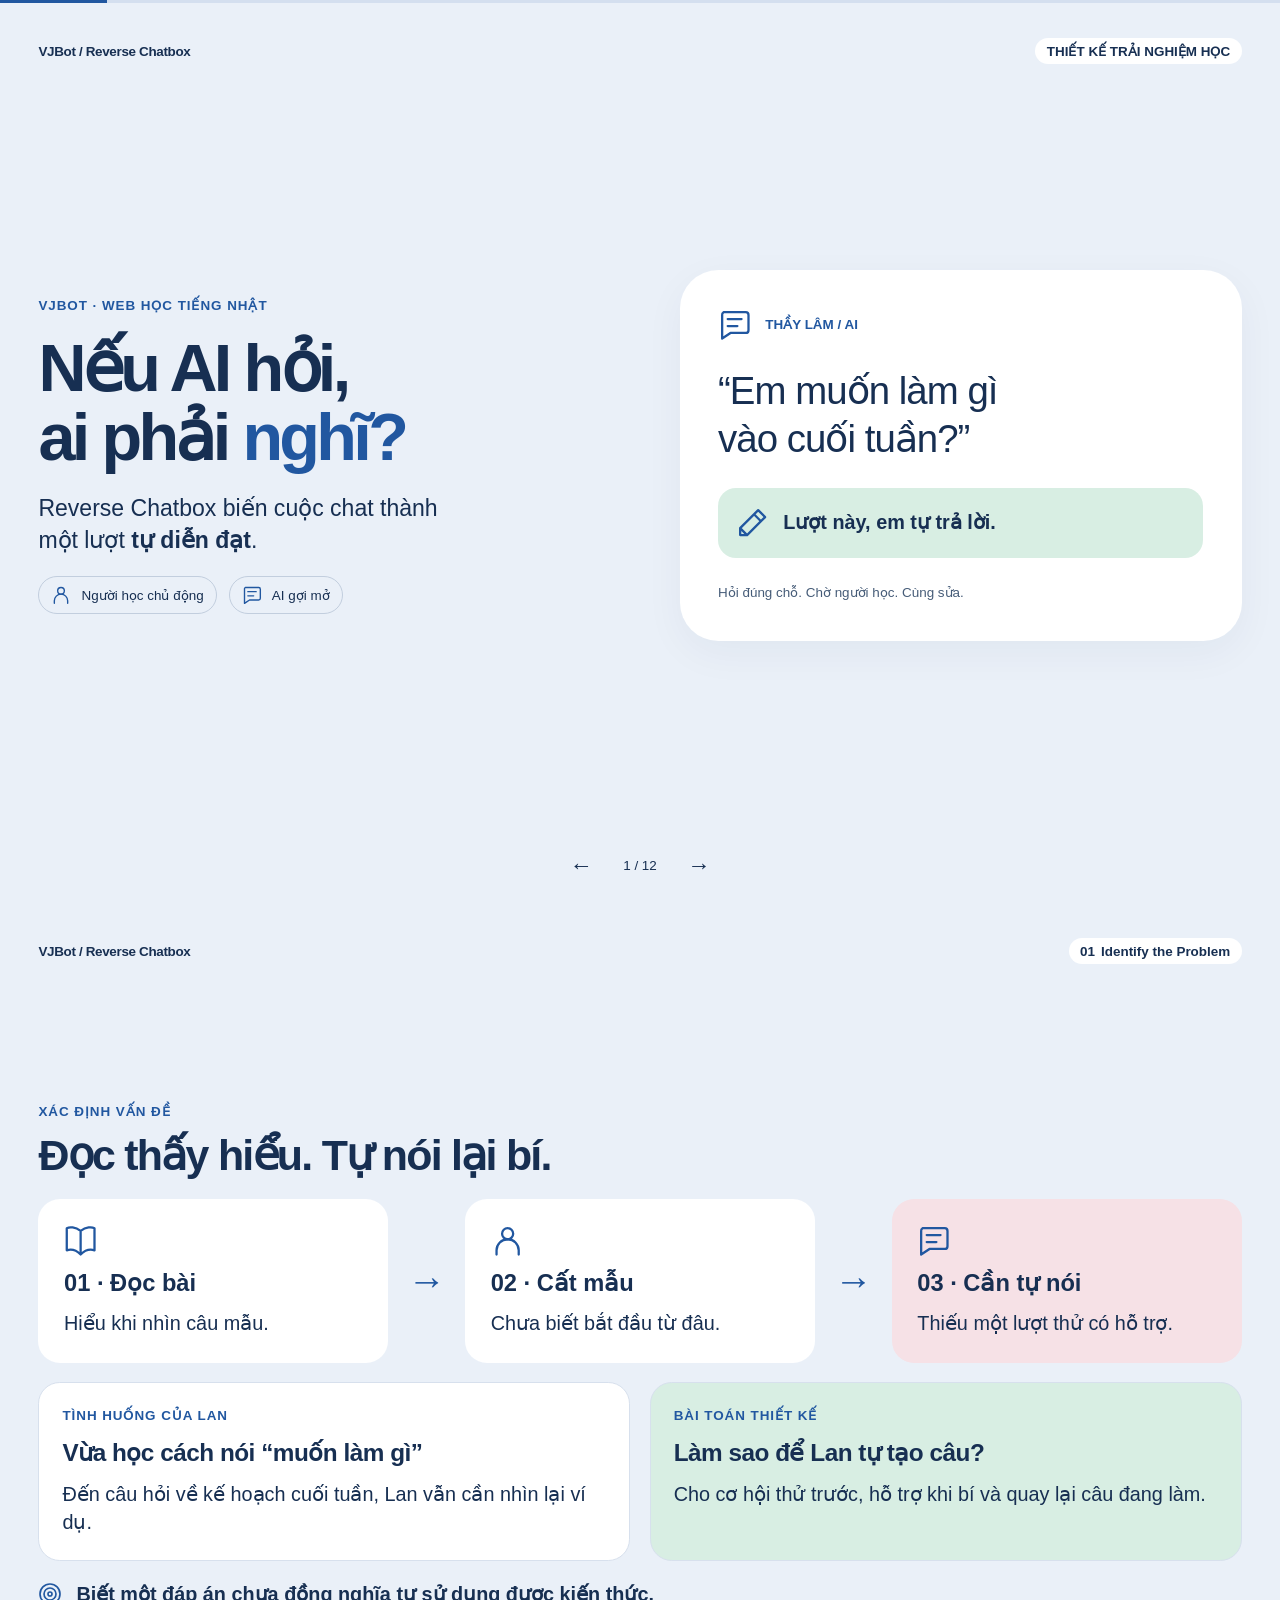
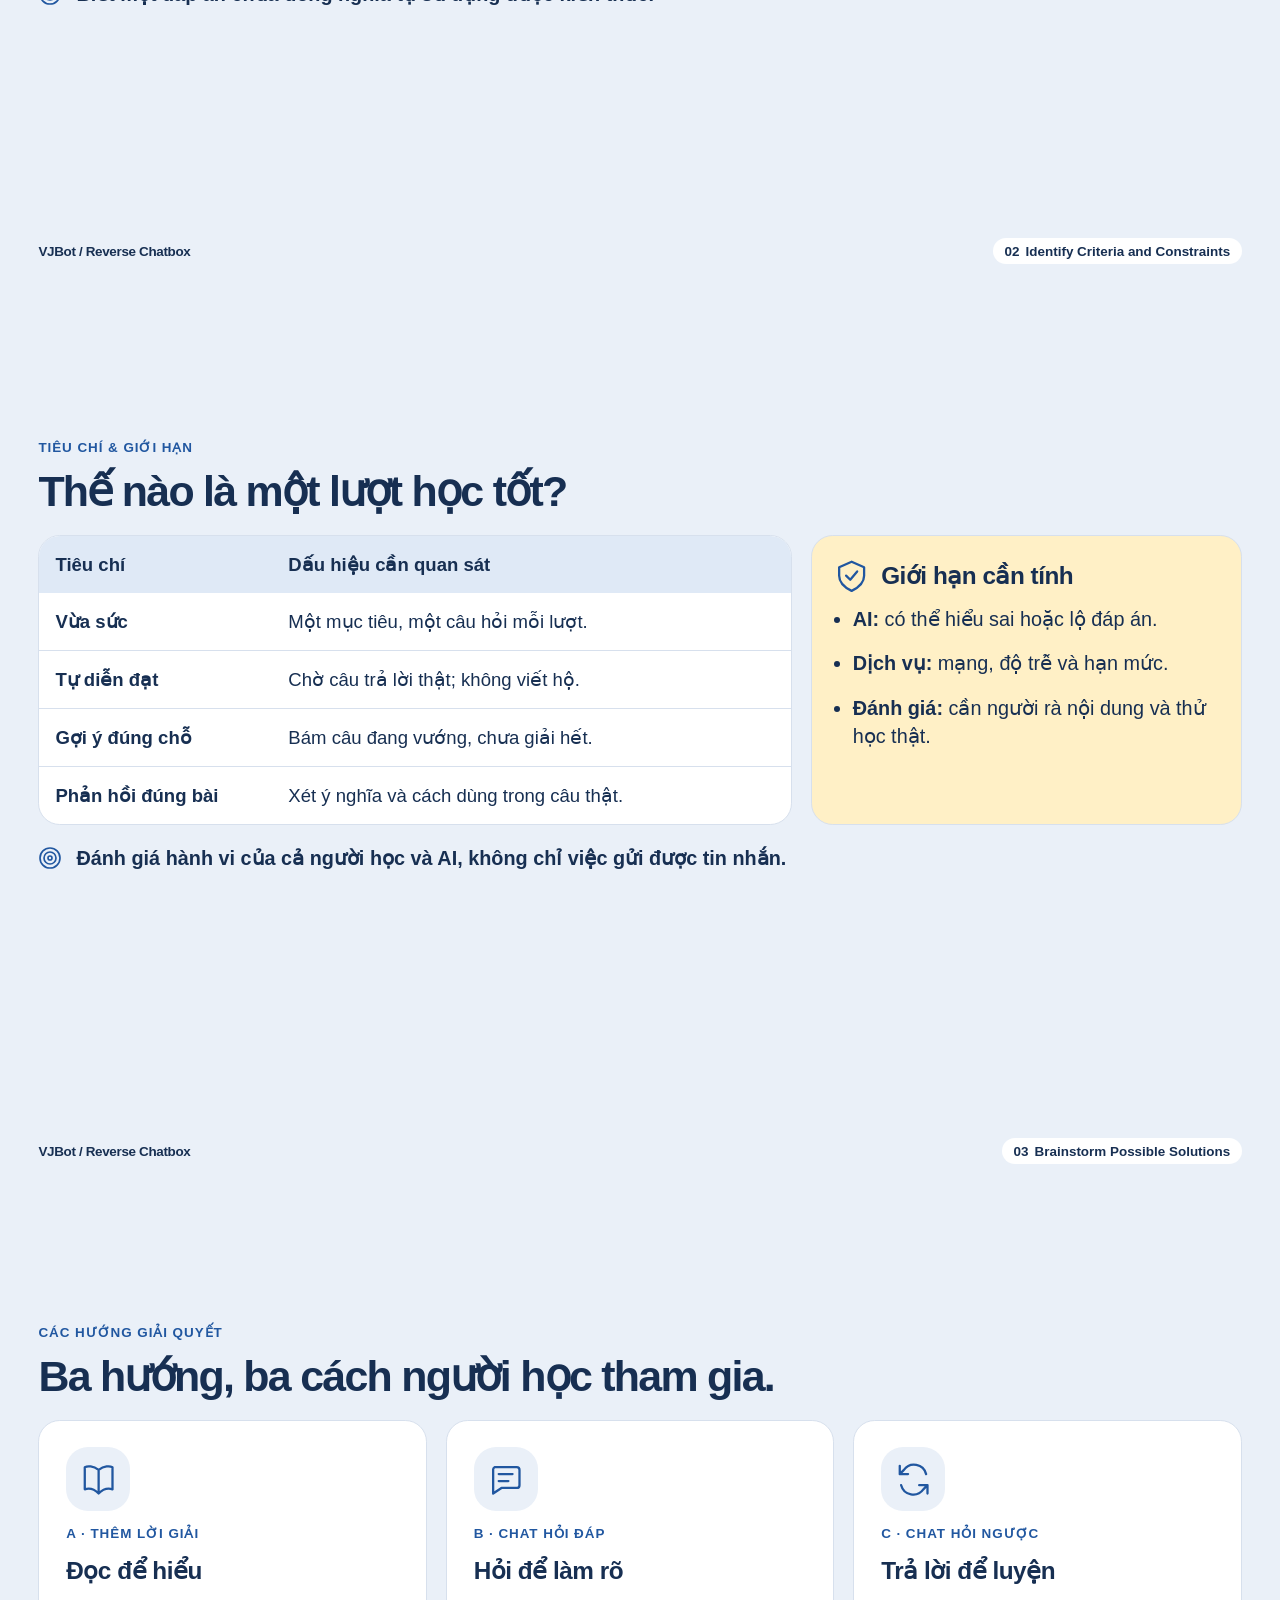
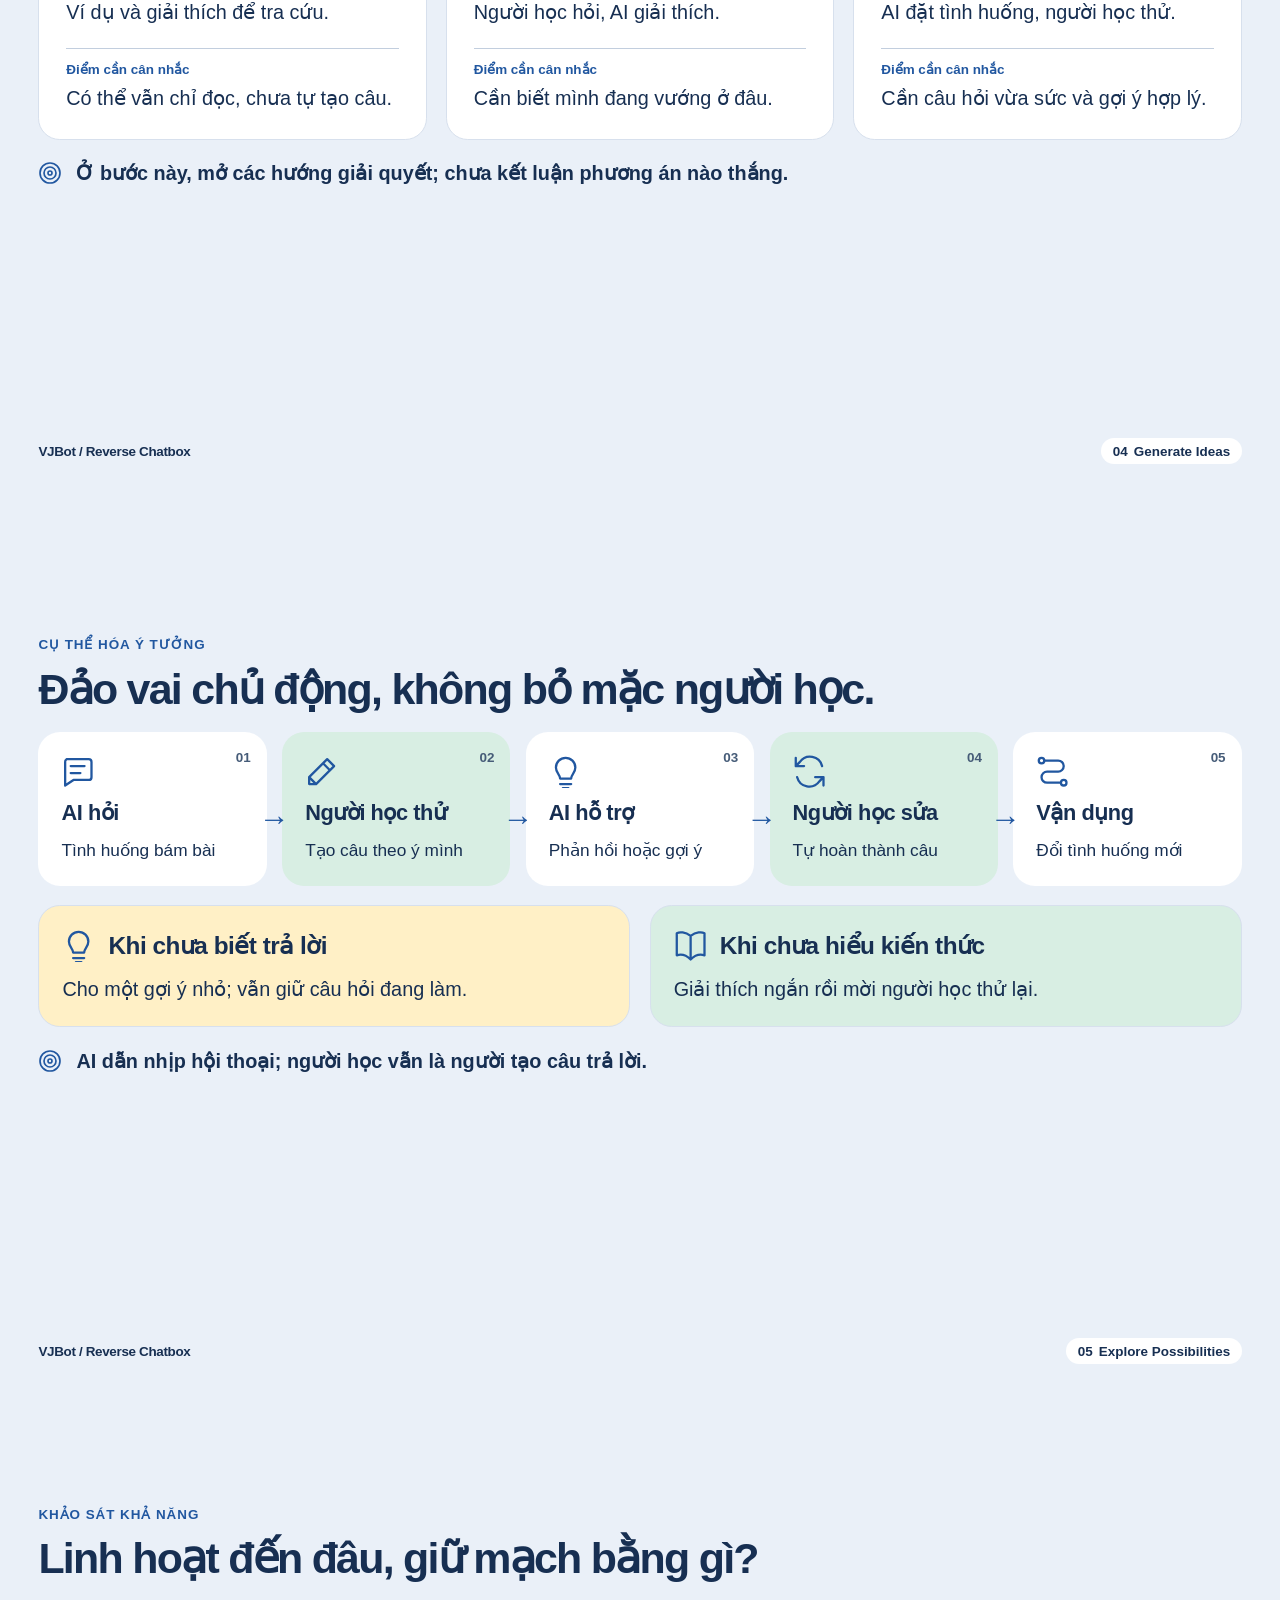
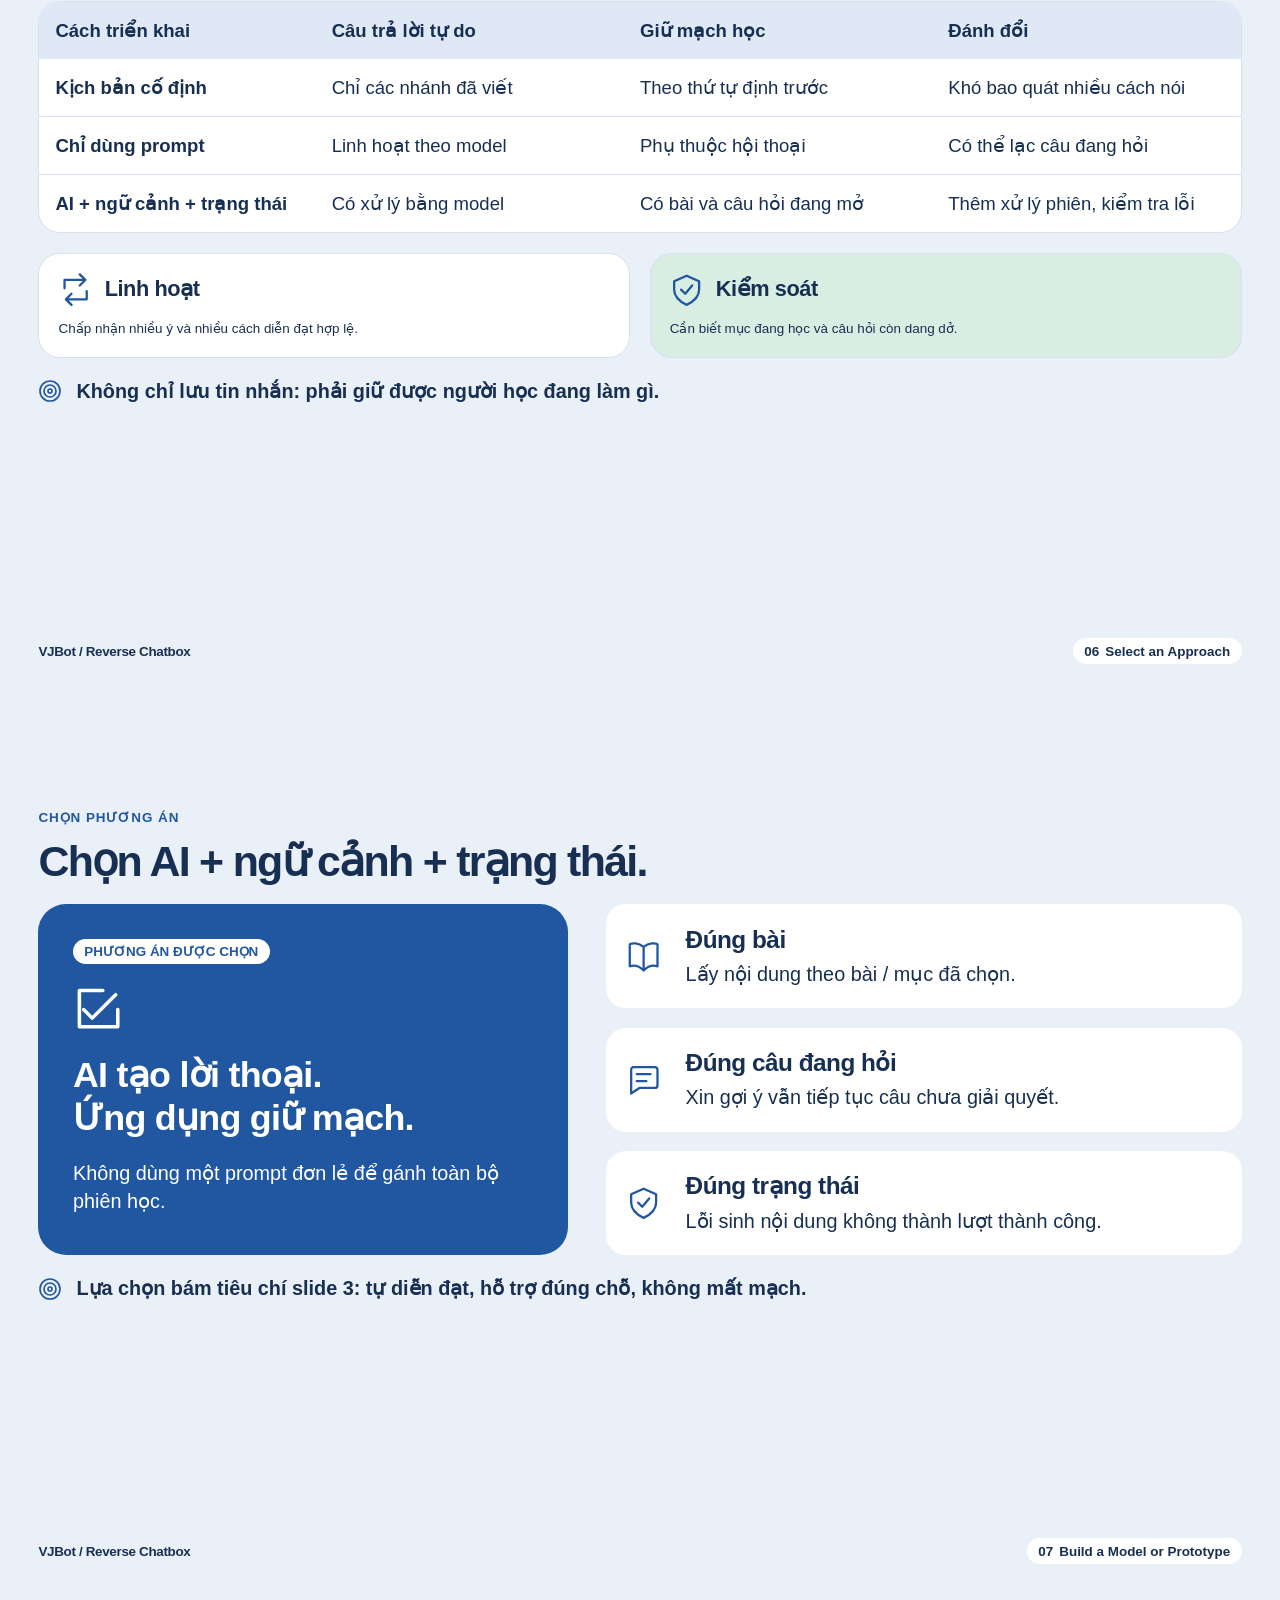
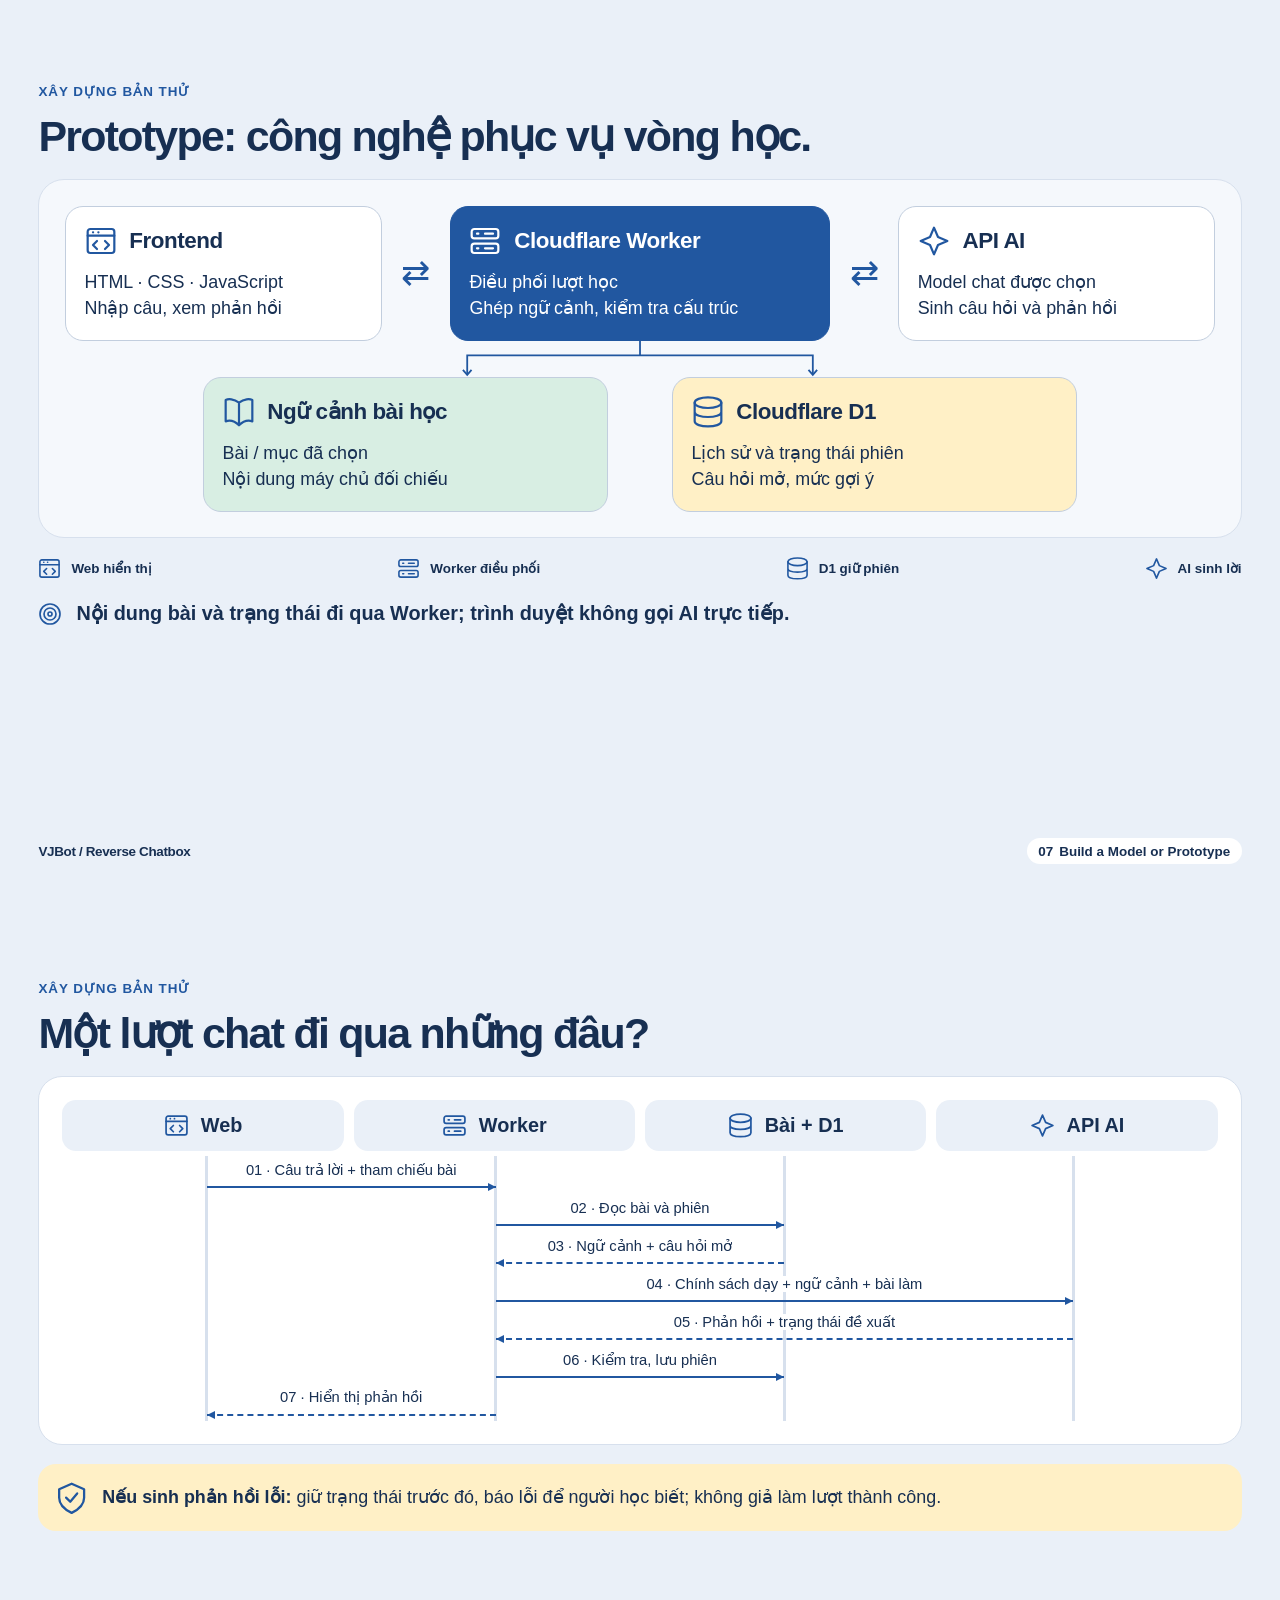
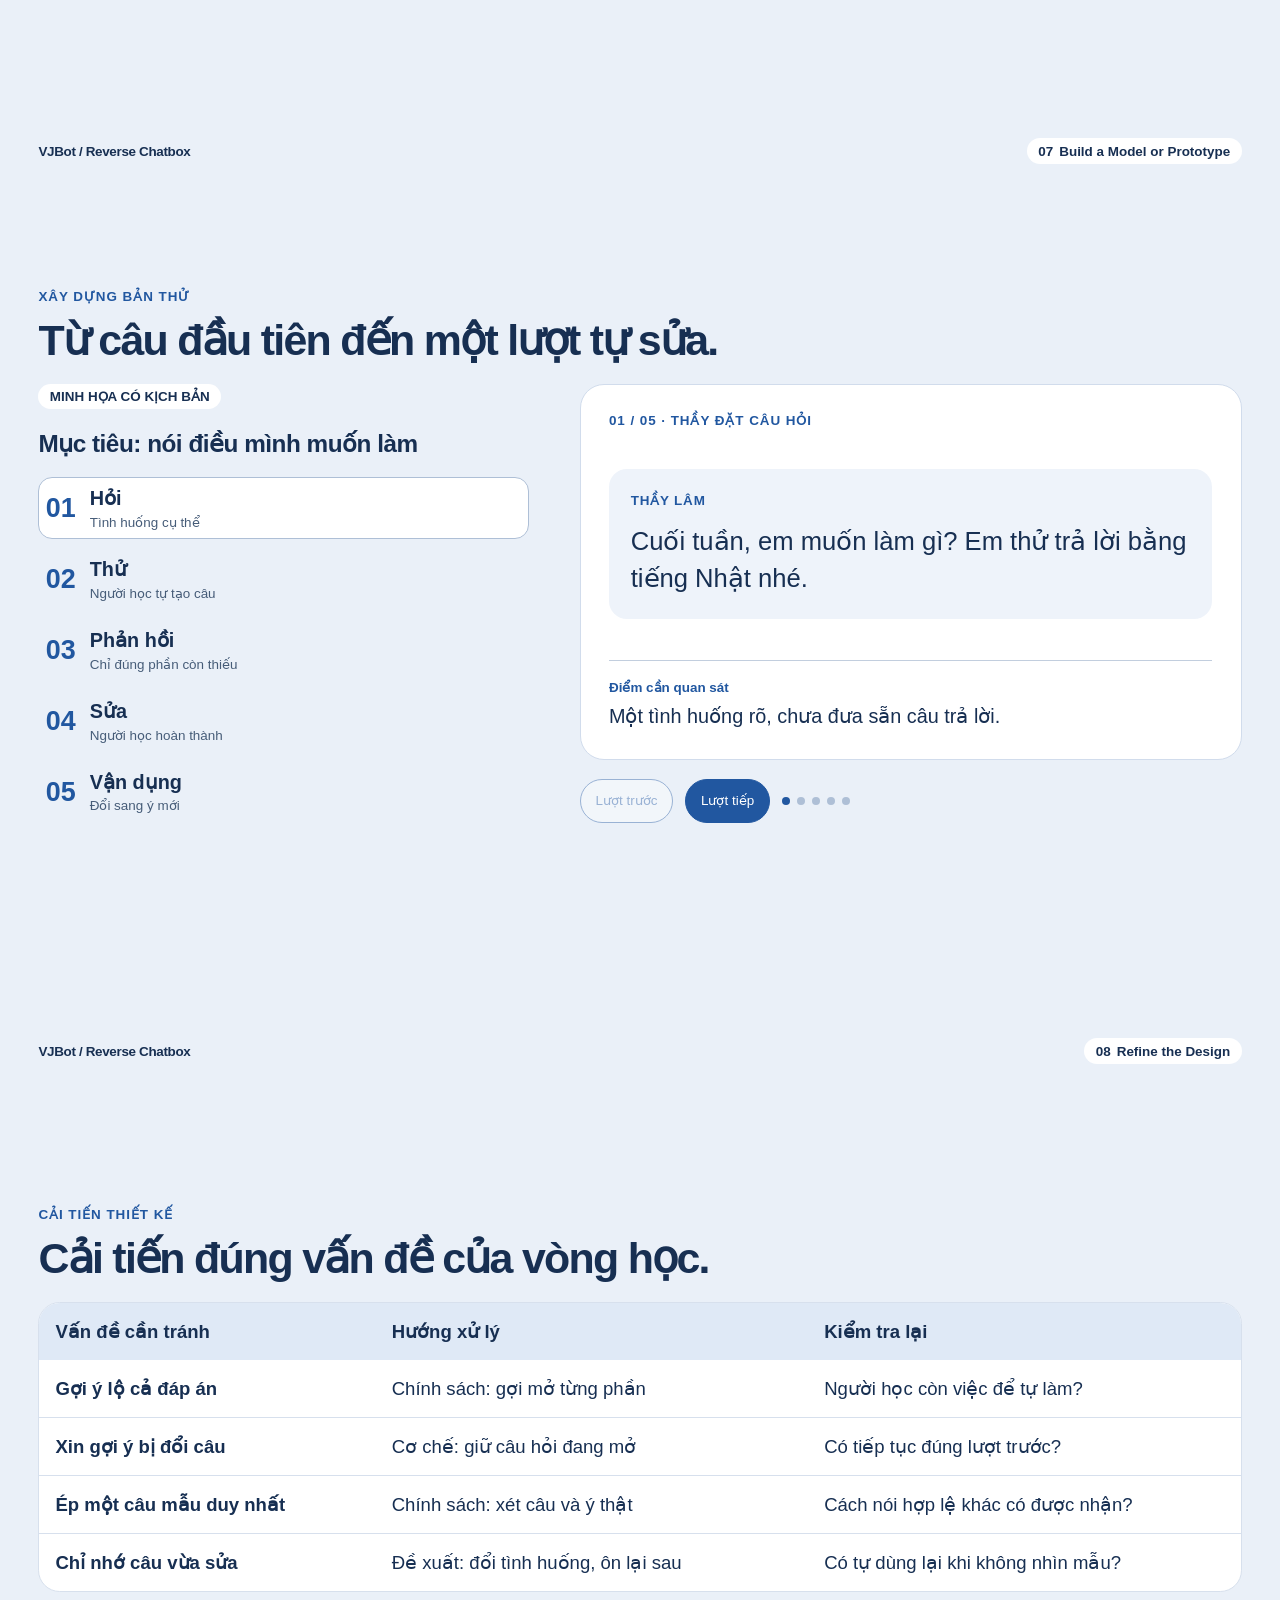
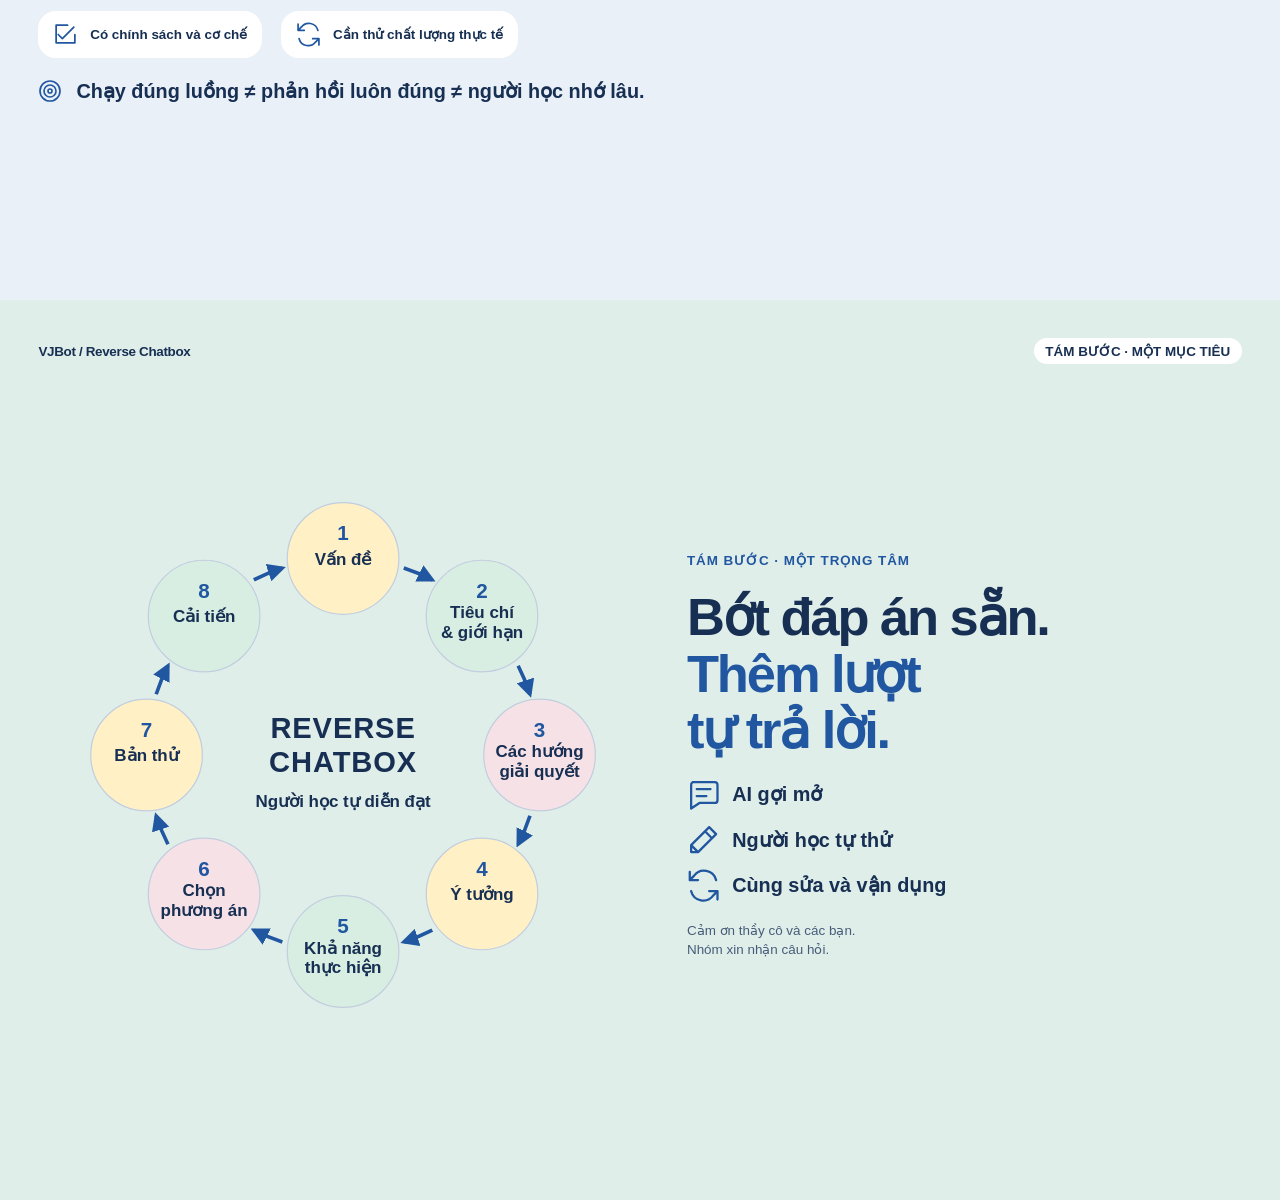
==== commit 824f2221: "docs: remove speaker metadata from projected slides" ====
--- a/docs/presentation/index.html
+++ b/docs/presentation/index.html
@@ -9,9 +9,9 @@
 /* Self-contained Friendly theme; all presentation assets work offline. */
 :root{--bg:#eaf0f8;--ink:#172f52;--muted:#465c78;--blue:#2157a0;--mint:#d8eee3;--pink:#f6e1e6;--yellow:#fff0c6;--line:#c2cede;--gap:clamp(12px,1.5vw,27px);--pad:clamp(22px,3vw,58px);--body:clamp(16px,1.55vw,27px);--small:clamp(13px,1.05vw,19px)}
 *{box-sizing:border-box}html,body{margin:0;height:100%;overflow-x:hidden}html{scroll-snap-type:y mandatory;scroll-behavior:smooth;scrollbar-width:none}body{overflow-x:clip;background:var(--bg);color:var(--ink);font-family:'Segoe UI',Tahoma,sans-serif}h1,h2,h3,p,figure{margin:0}button,a{touch-action:manipulation;-webkit-tap-highlight-color:transparent}button{font:inherit;cursor:pointer;min-width:44px;min-height:44px}button:disabled{opacity:.4;cursor:default}:focus-visible{outline:3px solid var(--blue);outline-offset:4px}a{color:var(--blue)}
-.slide{position:relative;display:flex;flex-direction:column;width:100vw;height:100vh;height:100dvh;overflow:hidden;scroll-snap-align:start;padding:var(--pad);padding-bottom:clamp(58px,8vh,88px)}.slide-content{flex:1;min-height:0;display:flex;flex-direction:column;justify-content:center;gap:var(--gap)}.slide-heading{display:flex;flex-direction:column;gap:clamp(6px,.8vw,14px)}h1{font-size:clamp(42px,5.2vw,92px);line-height:1.04;letter-spacing:-.055em;font-weight:750}h2{font-size:clamp(29px,3.35vw,61px);line-height:1.12;letter-spacing:-.04em;font-weight:750}h3{font-size:clamp(19px,1.9vw,34px);line-height:1.2;letter-spacing:-.02em}p,li{font-size:var(--body);line-height:1.42}strong,b{font-weight:700}.highlight{color:var(--blue)}.eyebrow{color:var(--blue);font-weight:750;font-size:var(--small);letter-spacing:.07em;text-transform:uppercase}.topline{display:flex;align-items:center;justify-content:space-between;gap:15px;margin-bottom:clamp(12px,2vh,24px);font-size:var(--small)}.brand{font-weight:800;letter-spacing:-.025em}.tag{display:inline-flex;gap:.45em;align-items:center;border-radius:99px;padding:.4em .85em;background:#fff;font-size:var(--small);font-weight:650;max-width:100%}.short-step{display:none}.speaker-footer{display:flex;justify-content:space-between;gap:16px;margin-top:clamp(15px,2.3vh,30px);font-size:var(--small);color:var(--muted);font-variant-numeric:tabular-nums}
+.slide{position:relative;display:flex;flex-direction:column;width:100vw;height:100vh;height:100dvh;overflow:hidden;scroll-snap-align:start;padding:var(--pad);padding-bottom:clamp(58px,8vh,88px)}.slide-content{flex:1;min-height:0;display:flex;flex-direction:column;justify-content:center;gap:var(--gap)}.slide-heading{display:flex;flex-direction:column;gap:clamp(6px,.8vw,14px)}h1{font-size:clamp(42px,5.2vw,92px);line-height:1.04;letter-spacing:-.055em;font-weight:750}h2{font-size:clamp(29px,3.35vw,61px);line-height:1.12;letter-spacing:-.04em;font-weight:750}h3{font-size:clamp(19px,1.9vw,34px);line-height:1.2;letter-spacing:-.02em}p,li{font-size:var(--body);line-height:1.42}strong,b{font-weight:700}.highlight{color:var(--blue)}.eyebrow{color:var(--blue);font-weight:750;font-size:var(--small);letter-spacing:.07em;text-transform:uppercase}.topline{display:flex;align-items:center;justify-content:space-between;gap:15px;margin-bottom:clamp(12px,2vh,24px);font-size:var(--small)}.brand{font-weight:800;letter-spacing:-.025em}.tag{display:inline-flex;gap:.45em;align-items:center;border-radius:99px;padding:.4em .85em;background:#fff;font-size:var(--small);font-weight:650;max-width:100%}.short-step{display:none}
 .icon{display:inline-block;width:clamp(24px,2.6vw,46px);height:clamp(24px,2.6vw,46px);stroke:currentColor;fill:none;stroke-width:1.65;stroke-linecap:round;stroke-linejoin:round;flex-shrink:0;color:var(--blue)}.sprite{position:absolute;width:0;height:0;overflow:hidden}.stack{display:flex;flex-direction:column;gap:var(--gap);min-width:0}.split{display:grid;grid-template-columns:1fr 1fr;gap:var(--gap)}.card{background:#fff;border:1px solid #d7e0ed;border-radius:clamp(14px,1.7vw,30px);padding:clamp(17px,1.8vw,34px);display:flex;flex-direction:column;gap:clamp(10px,1vw,18px);min-width:0}.card-heading{display:flex;gap:clamp(10px,1vw,20px);align-items:center}.mint{background:var(--mint)}.yellow{background:var(--yellow)}.pink{background:var(--pink)}.blue{background:var(--blue);color:#fff}.blue .icon{color:#fff}.takeaway{display:flex;align-items:center;gap:14px;font-size:clamp(16px,1.55vw,27px);font-weight:650}.takeaway .icon{width:24px;height:24px}.pill-list{display:flex;flex-wrap:wrap;gap:12px}.pill-list>span{display:flex;align-items:center;gap:10px;border:1px solid var(--line);border-radius:99px;padding:.6em .9em;font-size:var(--small)}.pill-list .icon{width:20px;height:20px}.sr-only{position:absolute;width:1px;height:1px;padding:0;margin:-1px;overflow:hidden;clip:rect(0,0,0,0);white-space:nowrap;border:0}
-.hero-layout{display:grid;grid-template-columns:1.05fr 1fr;gap:clamp(28px,4vw,75px);align-items:center}.lead{font-size:clamp(18px,1.8vw,32px)}.hero-dialog{background:#fff;border-radius:clamp(24px,3vw,55px);padding:clamp(24px,3vw,55px);display:flex;flex-direction:column;gap:clamp(18px,2vw,35px);box-shadow:0 12px 40px #172f520c}.hero-role{display:flex;align-items:center;gap:14px;font-size:var(--small);font-weight:700;color:var(--blue)}.quote{font-size:clamp(25px,3vw,52px);line-height:1.25;letter-spacing:-.025em}.answer-slot{background:var(--mint);border-radius:18px;padding:clamp(14px,1.4vw,25px);display:flex;align-items:center;gap:14px;font-size:var(--body);font-weight:650}.hero-bottom{color:var(--muted);font-size:var(--small)}.agenda{display:grid;grid-template-columns:repeat(4,1fr);gap:var(--gap);margin-top:clamp(8px,1.5vh,20px)}.agenda>div{padding:clamp(14px,1.3vw,24px);border-radius:16px;background:#ffffffb8}.agenda b,.agenda p{font-size:var(--small)}.agenda b{display:block;margin-bottom:8px}.agenda b span{display:block;font-weight:400;color:var(--muted);margin-top:4px}
+.hero-layout{display:grid;grid-template-columns:1.05fr 1fr;gap:clamp(28px,4vw,75px);align-items:center}.lead{font-size:clamp(18px,1.8vw,32px)}.hero-dialog{background:#fff;border-radius:clamp(24px,3vw,55px);padding:clamp(24px,3vw,55px);display:flex;flex-direction:column;gap:clamp(18px,2vw,35px);box-shadow:0 12px 40px #172f520c}.hero-role{display:flex;align-items:center;gap:14px;font-size:var(--small);font-weight:700;color:var(--blue)}.quote{font-size:clamp(25px,3vw,52px);line-height:1.25;letter-spacing:-.025em}.answer-slot{background:var(--mint);border-radius:18px;padding:clamp(14px,1.4vw,25px);display:flex;align-items:center;gap:14px;font-size:var(--body);font-weight:650}.hero-bottom{color:var(--muted);font-size:var(--small)}
 .journey{display:grid;grid-template-columns:1fr auto 1fr auto 1fr;gap:clamp(10px,1.5vw,27px);align-items:center}.journey-item{display:flex;flex-direction:column;gap:12px;background:white;border-radius:22px;padding:clamp(18px,2vw,37px)}.journey-item b{font-size:clamp(18px,1.85vw,33px)}.journey-item p{font-size:var(--body)}.gap-state{background:var(--pink)}.flow-arrow{font-size:clamp(24px,3vw,48px);color:var(--blue)}.criteria-layout{display:grid;grid-template-columns:1.75fr 1fr;gap:var(--gap);align-items:stretch}.table-panel{flex-shrink:0;background:white;border:1px solid #d7e0ed;border-radius:clamp(14px,1.7vw,30px);overflow:hidden;min-width:0}table{border-collapse:collapse;width:100%;table-layout:fixed;font-size:clamp(16px,1.45vw,25px);line-height:1.35}th,td{text-align:left;vertical-align:middle;padding:clamp(12px,1.25vw,24px);border-bottom:1px solid #d7e0ed;overflow-wrap:break-word}thead{background:#dfe9f6}tbody th{font-weight:650}tr:last-child>*{border-bottom:0}.criteria-layout th:first-child{width:31%}.plain-list{margin:0;padding-left:1.1em;display:grid;gap:clamp(12px,1.3vw,23px)}.plain-list li{font-size:var(--body)}
 .cards-three{display:grid;grid-template-columns:repeat(3,1fr);gap:var(--gap)}.option{padding:clamp(21px,2.1vw,40px)}.option-icon{display:flex;align-items:center;justify-content:center;width:clamp(52px,5vw,90px);height:clamp(52px,5vw,90px);background:#eaf0f8;border-radius:22px}.tradeoff{margin-top:clamp(6px,.7vw,14px);padding-top:clamp(10px,1vw,18px);border-top:1px solid var(--line)}.tradeoff b{display:block;color:var(--blue);font-size:var(--small);margin-bottom:7px}.cycle-flow{display:grid;grid-template-columns:repeat(5,1fr);gap:clamp(10px,1.2vw,22px)}.cycle-item{position:relative;background:#fff;border-radius:22px;padding:clamp(18px,1.8vw,34px);display:flex;flex-direction:column;gap:12px}.cycle-item:nth-child(even){background:var(--mint)}.cycle-item:after{content:'→';position:absolute;right:-.75em;top:45%;z-index:1;color:var(--blue);font-size:clamp(20px,2.4vw,40px);font-weight:700}.cycle-item:last-child:after{content:none}.step-number{position:absolute;top:18px;right:16px;color:var(--muted);font-size:var(--small);font-weight:750}.cycle-item h3{font-size:clamp(17px,1.7vw,30px)}.cycle-item p{font-size:clamp(15px,1.35vw,24px)}.comparison th:first-child{width:23%}.compact .card{padding:clamp(14px,1.5vw,27px)}.compact h3{font-size:clamp(18px,1.7vw,30px)}.compact p{font-size:var(--small)}
 .selection{display:grid;grid-template-columns:1fr 1.2fr;gap:clamp(24px,3vw,55px);align-items:stretch}.selected-card{background:var(--blue);color:white;border-radius:28px;padding:clamp(24px,2.7vw,49px);display:flex;flex-direction:column;gap:var(--gap)}.selected-card .tag{align-self:flex-start;color:var(--blue)}.selected-card>.icon{color:white;width:clamp(36px,4vw,65px);height:clamp(36px,4vw,65px)}.selected-card h3{font-size:clamp(25px,2.8vw,49px)}.decision-list{display:flex;flex-direction:column;justify-content:space-between;gap:var(--gap)}.decision-item{display:flex;align-items:center;gap:clamp(15px,2vw,35px);padding:clamp(14px,1.6vw,29px);background:#fff;border-radius:20px}.decision-item h3{margin-bottom:6px}.decision-item p{font-size:var(--body)}
@@ -20,10 +20,10 @@
 .demo-layout{display:grid;grid-template-columns:1fr 1.35fr;gap:clamp(24px,4vw,72px);align-items:stretch}.demo-guide{display:flex;flex-direction:column;gap:var(--gap)}.demo-guide>.tag{align-self:flex-start}.demo-steps{display:flex;flex-direction:column;gap:clamp(7px,.7vw,13px);margin:0;padding:0;list-style:none}.demo-steps li{display:flex;align-items:center;gap:14px;padding:clamp(5px,.5vw,10px);border:1px solid transparent;border-radius:14px}.demo-steps li.active{background:white;border-color:#aebfd6}.demo-steps li>b{font-size:clamp(21px,2.1vw,37px);color:var(--blue);font-variant-numeric:tabular-nums}.demo-steps strong{font-size:var(--body)}.demo-steps small{display:block;font-size:var(--small);color:var(--muted)}.demo-live{display:flex;flex-direction:column;gap:var(--gap)}.conversation{display:flex;flex-direction:column;gap:var(--gap);background:white;border:1px solid #d1dcec;border-radius:24px;padding:clamp(20px,2.2vw,40px)}.demo-panel{flex:1;justify-content:space-between;min-height:0}.bubble{padding:clamp(18px,1.7vw,31px);border-radius:18px;background:#eef3fa;font-size:clamp(20px,2vw,36px);line-height:1.45}.bubble.student{background:var(--mint)}.who{display:block;font-size:var(--small);font-weight:750;color:var(--blue);letter-spacing:.06em;margin-bottom:12px}.jp{font-family:'Yu Gothic','Meiryo',sans-serif;font-size:clamp(27px,3vw,52px);line-height:1.45}.observation{border-top:1px solid var(--line);padding-top:clamp(14px,1.5vw,27px)}.observation b{display:block;font-size:var(--small);color:var(--blue);margin-bottom:7px}.observation p{font-size:var(--body)}.demo-actions{display:flex;align-items:center;gap:12px;flex-wrap:wrap}.demo-actions button{border:1px solid var(--blue);border-radius:99px;background:var(--blue);color:white;padding:.55em 1.1em;font-size:var(--small)}.demo-actions .secondary{background:white;color:var(--blue)}.demo-dots{display:flex;gap:7px}.demo-dots span{width:8px;height:8px;border-radius:50%;background:#aebfd6}.demo-dots .active{background:var(--blue)}.refine-table th:first-child{width:28%}.refine-summary{display:flex;gap:var(--gap)}.refine-summary span{display:flex;align-items:center;gap:12px;padding:.8em 1.1em;border-radius:18px;background:white;font-size:var(--small);font-weight:650}.refine-summary .icon{width:25px;height:25px}
 .closing{background:#e0eeea}.closing-layout{display:grid;grid-template-columns:1.1fr 1fr;gap:clamp(20px,3vw,55px);align-items:center}.design-ring{width:100%;max-height:62vh;overflow:visible}.design-ring text{text-anchor:middle;fill:var(--ink);font:14px 'Segoe UI',sans-serif;font-weight:600}.design-ring .ring-number{font-size:17px;font-weight:800;fill:var(--blue)}.design-ring .ring-center{font-size:24px;letter-spacing:.03em;font-weight:800}.design-ring .ring-subtitle{font-size:14px}.closing-statement{font-size:clamp(30px,4.1vw,72px);font-weight:750;line-height:1.08;letter-spacing:-.04em}.closing-points{display:flex;flex-direction:column;gap:12px}.closing-points span{display:flex;align-items:center;gap:12px;font-size:var(--body);font-weight:600}.closing-thanks{font-size:var(--small);color:var(--muted)}
 .controls{position:fixed;bottom:clamp(5px,1vh,12px);left:50%;transform:translateX(-50%);z-index:20;display:flex;align-items:center;gap:10px;padding:4px 8px}.controls button{border:0;border-radius:50%;background:none;color:var(--ink);font-size:clamp(18px,1.8vw,28px);padding:0 10px}.controls button:hover{background:#d8e3f1}.counter{min-width:4em;text-align:center;font-size:var(--small);font-variant-numeric:tabular-nums}.progress{position:fixed;top:0;left:0;height:3px;width:100%;z-index:30;appearance:none;border:0}.progress::-webkit-progress-bar{background:#d4dfef}.progress::-webkit-progress-value{background:var(--blue)}.progress::-moz-progress-bar{background:var(--blue)}dialog{width:min(850px,92vw);max-height:85vh;border:1px solid var(--line);border-radius:24px;padding:clamp(20px,3vw,44px);color:var(--ink);background:white}dialog::backdrop{background:#102035aa}dialog header{display:flex;align-items:center;justify-content:space-between;gap:15px;margin-bottom:16px}dialog h2{font-size:clamp(22px,2.5vw,36px)}dialog p{font-size:clamp(16px,1.5vw,22px);margin:1em 0}dialog button{border:1px solid var(--line);background:var(--bg);border-radius:99px;padding:.4em 1em}.stage-note{background:var(--yellow);padding:16px;border-radius:12px}.timing{font-weight:700;color:var(--blue)}.reveal{transition:opacity .3s ease,transform .3s ease}.js .slide:not(.visible) .reveal{opacity:0;transform:translateY(12px)}.slide.visible .reveal{opacity:1;transform:none}
-@media(max-height:700px){:root{--gap:12px;--pad:24px;--body:clamp(16px,1.45vw,22px)}.slide{padding-bottom:55px}.topline{margin-bottom:10px}.speaker-footer{margin-top:12px}h2{font-size:clamp(27px,3vw,43px)}.card{padding:18px}.demo-steps li{padding:7px}.sequence-row{padding:3px 0}.cycle-item{padding:17px}.journey-item{padding:18px}}
-@media(max-height:600px){:root{--gap:10px;--pad:18px;--body:15px;--small:12px}h1{font-size:clamp(30px,4.3vw,49px)}h2{font-size:clamp(25px,2.8vw,36px)}h3{font-size:18px}.topline{margin-bottom:8px}.slide-heading{gap:5px}.card{padding:13px;gap:8px}.hero-dialog{padding:22px;gap:15px}.agenda>div{padding:12px}.journey-item{padding:14px;gap:8px}.cycle-item{padding:14px;gap:8px}.table-panel th,.table-panel td{padding:9px;font-size:14px}.selected-card{padding:20px;gap:12px}.selected-card h3{font-size:28px}.decision-item{padding:12px}.architecture{padding:13px}.tech-node{padding:12px;gap:9px}.tech-node h3{font-size:17px}.tech-node p{font-size:14px}.sequence{padding:12px}.sequence-message{font-size:13px}.notice-line p{font-size:14px}.demo-steps small{display:none}.demo-steps li{padding:5px}.demo-panel{padding:17px}.bubble{font-size:19px;padding:16px}.observation{padding-top:10px}.closing-statement{font-size:36px}}
-@media(max-width:600px) and (min-height:501px){:root{--pad:18px;--gap:10px;--body:15px;--small:12px}.slide{padding-bottom:53px}.brand{display:none}.topline{justify-content:flex-end;margin-bottom:9px}.long-step{display:none}.short-step{display:inline}.slide-heading>.eyebrow{display:none}h1{font-size:38px}h2{font-size:27px}h3{font-size:18px}.slide-heading{gap:0}.icon{width:25px;height:25px}.speaker-footer{font-size:11px;margin-top:12px}.hero-layout{grid-template-columns:1fr;gap:15px}.hero-layout .stack{gap:12px}.hero-layout .eyebrow,.hero-bottom{display:none}.lead{font-size:16px}.hero-dialog{padding:18px;gap:12px;border-radius:22px}.hero-dialog .quote{font-size:24px}.hero-dialog .quote br{display:none}.hero-role{gap:10px}.hero-bottom{font-size:11px}.answer-slot{padding:12px;font-size:15px}.pill-list{gap:7px}.pill-list>span{font-size:11px;padding:.4em .7em;gap:7px}.pill-list .icon{width:17px;height:17px}.agenda{grid-template-columns:1fr 1fr;gap:8px;margin:0}.agenda>div{padding:10px}.agenda b,.agenda p{font-size:11px}.agenda b{margin-bottom:4px}.agenda b span{display:inline;margin-left:6px;font-size:10px}.journey{grid-template-columns:1fr;gap:7px}.journey>.flow-arrow{display:none}.journey-item{display:grid;grid-template-columns:30px 1fr;column-gap:10px;row-gap:4px;padding:12px;border-radius:16px}.journey-item .icon{grid-row:1/3}.journey-item b{font-size:17px}.journey-item p{grid-column:2;font-size:14px}.split{gap:9px}.card{padding:13px;gap:8px;border-radius:16px}.card-heading{gap:8px}.split .card h3{font-size:16px}.split .card p{font-size:13px}.split .eyebrow{font-size:10px}.takeaway{gap:10px;font-size:14px}.takeaway .icon{width:22px;height:22px}.criteria-layout{grid-template-columns:1fr;gap:10px}table{font-size:13px;line-height:1.3}th,td{padding:9px 8px}.criteria-layout .plain-list{gap:5px;padding-left:1em}.criteria-layout .plain-list li{font-size:13px}.criteria-layout aside{gap:7px}.criteria-layout aside h3{font-size:16px}.criteria-layout aside .icon{width:22px;height:22px}.cards-three{grid-template-columns:1fr;gap:9px}.option{display:grid;grid-template-columns:36px 1fr;gap:5px 12px;padding:13px}.option-icon{grid-row:1/4;width:36px;height:36px;border-radius:12px}.option>.eyebrow,.option>h3,.option>p,.option>.tradeoff{grid-column:2}.option>.eyebrow{font-size:11px}.option h3{font-size:18px}.option>p{font-size:13px}.tradeoff{margin:0;padding-top:6px}.tradeoff b{display:none}.tradeoff p{font-size:12px;color:var(--muted)}.cycle-flow{grid-template-columns:1fr 1fr;gap:8px}.cycle-item{padding:13px;gap:6px;border-radius:15px}.cycle-item:last-child{grid-column:1/-1;display:grid;grid-template-columns:26px auto 1fr;align-items:center}.cycle-item:last-child .step-number{display:none}.cycle-item:after{display:none}.cycle-item h3{font-size:16px}.cycle-item p{font-size:13px}.step-number{top:13px;right:13px;font-size:11px}.comparison table{font-size:11px}.comparison th:first-child{width:25%}.comparison td,.comparison th{padding:10px 6px}.compact .card{padding:11px}.compact h3{font-size:16px}.compact p{font-size:12px}.selection{grid-template-columns:1fr;gap:12px}.selected-card{padding:18px;gap:12px;border-radius:20px}.selected-card>.icon{display:none}.selected-card h3{font-size:26px}.selected-card p{font-size:14px}.decision-list{gap:9px}.decision-item{padding:12px;gap:12px}.decision-item h3{font-size:17px;margin-bottom:3px}.decision-item p{font-size:13px}.architecture{padding:12px;border-radius:18px}.tech-main{grid-template-columns:1fr;gap:4px}.tech-node{padding:11px;gap:6px;border-radius:13px}.tech-node h3{font-size:16px}.tech-node p{font-size:12px}.tech-main .tech-node{display:grid;grid-template-columns:1.1fr 1fr;gap:9px;align-items:center}.tech-main .card-heading{gap:7px}.tech-node .icon{width:23px;height:23px}.connection{font-size:22px;line-height:18px;transform:rotate(90deg)}.tech-branches{height:23px}.tech-data{width:100%;gap:8px}.tech-data .card-heading{align-items:flex-start;gap:6px}.tech-data .card-heading .icon{display:none}.tech-data h3{font-size:15px}.tech-legend{display:none}.tech-legend span{font-size:11px;gap:7px}.tech-legend .icon{width:19px;height:19px}.sequence{padding:12px;border-radius:18px}.sequence-head{display:none;gap:5px}.sequence-head>div{padding:8px 3px;gap:4px;font-size:11px}.sequence-head .icon{width:16px;height:16px}.sequence-body{background:none}.sequence-row{display:block;padding:3px 0}.sequence-message{margin:0;padding:6px 9px;text-align:left;border:0;border-radius:10px;background:#eef3fa;font-size:12px;line-height:1.3}.sequence-message:after{display:none}.sequence-message>span{padding:0;background:none}.sequence-route{display:block;font-size:11px;color:var(--blue);margin-bottom:2px}.notice-line{padding:12px;gap:9px}.notice-line p{font-size:12px}.demo-layout{grid-template-columns:1fr;gap:10px}.demo-guide{gap:9px}.demo-guide h3{font-size:18px}.demo-steps{flex-direction:row;gap:5px}.demo-steps li{flex:1;display:flex;flex-direction:column;gap:3px;padding:5px 1px}.demo-steps li>b{font-size:18px}.demo-steps strong{font-size:11px}.demo-steps small{display:none}.demo-live{gap:10px}.demo-panel{padding:12px;gap:12px;min-height:230px}.bubble{padding:14px;font-size:17px}.who{font-size:11px;margin-bottom:9px}.jp{font-size:24px}.observation{padding-top:12px}.observation p{font-size:14px}.demo-actions{gap:8px}.demo-actions button{font-size:12px}.demo-dots{gap:5px}.demo-dots span{width:7px;height:7px}.refine-table table{font-size:12px}.refine-table th,.refine-table td{padding:11px 7px}.refine-summary{gap:8px}.refine-summary span{font-size:11px;padding:10px;gap:7px}.refine-summary .icon{width:20px;height:20px}.closing-layout{grid-template-columns:1fr;gap:6px}.design-ring{max-height:39vh}.closing-layout .stack{gap:12px}.closing-layout .eyebrow{display:none}.closing-statement{font-size:30px;text-align:center}.closing-statement br{display:none}.closing-points{flex-direction:row;flex-wrap:wrap;justify-content:center;gap:8px 14px}.closing-points span{font-size:12px;gap:7px}.closing-points .icon{width:18px;height:18px}.closing-thanks{text-align:center;font-size:12px}}
-@media(max-height:500px){:root{--pad:13px;--gap:8px;--body:12px;--small:10px}.slide{padding-bottom:44px}.topline{margin-bottom:5px}.brand{font-size:11px}.long-step{display:none}.short-step{display:inline}.slide-heading>.eyebrow{display:none}h1{font-size:31px}h2{font-size:23px}h3{font-size:15px}.icon{width:22px;height:22px}.speaker-footer{margin-top:7px;font-size:10px}.hero-layout{gap:22px}.hero-dialog{padding:18px;gap:10px}.hero-role .icon{width:22px;height:22px}.hero-role{font-size:10px}.quote{font-size:23px}.lead{font-size:14px}.answer-slot{padding:10px;border-radius:12px;font-size:12px}.hero-bottom{font-size:9px}.agenda{margin-top:0;gap:8px}.agenda>div{padding:8px}.agenda b,.agenda p{font-size:10px}.agenda b{margin-bottom:4px}.agenda b span{font-size:9px}.pill-list>span{font-size:10px;padding:5px 8px;gap:6px}.pill-list .icon{width:16px;height:16px}.card{padding:11px;gap:7px;border-radius:14px}.card-heading{gap:8px}.takeaway{font-size:12px;gap:8px}.takeaway .icon{width:18px;height:18px}.journey-item{padding:12px;gap:7px}.journey-item b{font-size:15px}.journey-item p{font-size:12px}.journey-item .icon{width:24px;height:24px}.flow-arrow{font-size:23px}.table-panel th,.table-panel td{padding:8px;font-size:12px}.comparison th,.comparison td{padding:4px 7px}.plain-list{gap:7px}.plain-list li{font-size:12px}.option{padding:13px}.option-icon{width:32px;height:32px;border-radius:10px}.option-icon .icon{width:22px;height:22px}.tradeoff{padding-top:8px;margin-top:0}.tradeoff b{font-size:10px;margin-bottom:3px}.cycle-item{padding:11px;gap:7px;border-radius:14px}.cycle-item h3{font-size:14px}.cycle-item p{font-size:11px}.step-number{top:11px;right:10px;font-size:10px}.compact .card{padding:10px}.compact h3{font-size:15px}.compact p{font-size:11px}.selected-card{padding:16px;border-radius:20px;gap:10px}.selected-card h3{font-size:25px}.selected-card>.icon{width:28px;height:28px}.decision-list{gap:9px}.decision-item{padding:10px;gap:12px}.decision-item h3{margin-bottom:3px}.decision-item p{font-size:12px}.architecture{padding:11px}.tech-node{padding:10px;gap:6px;border-radius:12px}.tech-node h3{font-size:14px}.tech-node p{font-size:11px}.tech-node .icon{width:21px;height:21px}.tech-main{gap:5px}.tech-branches{height:22px}.tech-data{gap:35px}.tech-legend{display:none}.tech-legend span{font-size:10px;gap:6px}.tech-legend .icon{width:17px;height:17px}.sequence{padding:6px}.sequence-head>div{font-size:12px;padding:4px;gap:8px}.sequence-head .icon{width:18px;height:18px}.sequence-row{padding:0}.sequence-message{font-size:11px;line-height:1.15;padding-bottom:1px}.notice-line{padding:9px}.notice-line p{font-size:11px}.demo-layout{grid-template-columns:.8fr 1.55fr;gap:18px}.demo-guide{gap:6px}.demo-guide h3{font-size:14px}.demo-steps{gap:4px}.demo-steps li{padding:1px;gap:10px}.demo-steps li>b{font-size:18px}.demo-steps strong{font-size:12px}.demo-panel{padding:8px;gap:6px}.bubble{font-size:15px;padding:8px}.who{font-size:10px;margin-bottom:7px}.jp{font-size:23px}.observation{padding-top:6px}.observation p{font-size:12px}.observation b{font-size:10px}.demo-actions button{min-height:34px;font-size:10px;padding:5px 10px}.refine-summary span{padding:8px 12px;font-size:11px;gap:9px}.refine-summary .icon{width:18px;height:18px}.closing-statement{font-size:31px}.closing-points{gap:8px}.closing-points span{font-size:12px}.design-ring{max-height:65vh}.closing-thanks{font-size:10px}.controls button{min-height:34px;font-size:18px}.controls{bottom:3px;gap:7px}}
+@media(max-height:700px){:root{--gap:12px;--pad:24px;--body:clamp(16px,1.45vw,22px)}.slide{padding-bottom:55px}.topline{margin-bottom:10px}h2{font-size:clamp(27px,3vw,43px)}.card{padding:18px}.demo-steps li{padding:7px}.sequence-row{padding:3px 0}.cycle-item{padding:17px}.journey-item{padding:18px}}
+@media(max-height:600px){:root{--gap:10px;--pad:18px;--body:15px;--small:12px}h1{font-size:clamp(30px,4.3vw,49px)}h2{font-size:clamp(25px,2.8vw,36px)}h3{font-size:18px}.topline{margin-bottom:8px}.slide-heading{gap:5px}.card{padding:13px;gap:8px}.hero-dialog{padding:22px;gap:15px}.journey-item{padding:14px;gap:8px}.cycle-item{padding:14px;gap:8px}.table-panel th,.table-panel td{padding:9px;font-size:14px}.selected-card{padding:20px;gap:12px}.selected-card h3{font-size:28px}.decision-item{padding:12px}.architecture{padding:13px}.tech-node{padding:12px;gap:9px}.tech-node h3{font-size:17px}.tech-node p{font-size:14px}.sequence{padding:12px}.sequence-message{font-size:13px}.notice-line p{font-size:14px}.demo-steps small{display:none}.demo-steps li{padding:5px}.demo-panel{padding:17px}.bubble{font-size:19px;padding:16px}.observation{padding-top:10px}.closing-statement{font-size:36px}}
+@media(max-width:600px) and (min-height:501px){:root{--pad:18px;--gap:10px;--body:15px;--small:12px}.slide{padding-bottom:53px}.brand{display:none}.topline{justify-content:flex-end;margin-bottom:9px}.long-step{display:none}.short-step{display:inline}.slide-heading>.eyebrow{display:none}h1{font-size:38px}h2{font-size:27px}h3{font-size:18px}.slide-heading{gap:0}.icon{width:25px;height:25px}.hero-layout{grid-template-columns:1fr;gap:15px}.hero-layout .stack{gap:12px}.hero-layout .eyebrow,.hero-bottom{display:none}.lead{font-size:16px}.hero-dialog{padding:18px;gap:12px;border-radius:22px}.hero-dialog .quote{font-size:24px}.hero-dialog .quote br{display:none}.hero-role{gap:10px}.hero-bottom{font-size:11px}.answer-slot{padding:12px;font-size:15px}.pill-list{gap:7px}.pill-list>span{font-size:11px;padding:.4em .7em;gap:7px}.pill-list .icon{width:17px;height:17px}.journey{grid-template-columns:1fr;gap:7px}.journey>.flow-arrow{display:none}.journey-item{display:grid;grid-template-columns:30px 1fr;column-gap:10px;row-gap:4px;padding:12px;border-radius:16px}.journey-item .icon{grid-row:1/3}.journey-item b{font-size:17px}.journey-item p{grid-column:2;font-size:14px}.split{gap:9px}.card{padding:13px;gap:8px;border-radius:16px}.card-heading{gap:8px}.split .card h3{font-size:16px}.split .card p{font-size:13px}.split .eyebrow{font-size:10px}.takeaway{gap:10px;font-size:14px}.takeaway .icon{width:22px;height:22px}.criteria-layout{grid-template-columns:1fr;gap:10px}table{font-size:13px;line-height:1.3}th,td{padding:9px 8px}.criteria-layout .plain-list{gap:5px;padding-left:1em}.criteria-layout .plain-list li{font-size:13px}.criteria-layout aside{gap:7px}.criteria-layout aside h3{font-size:16px}.criteria-layout aside .icon{width:22px;height:22px}.cards-three{grid-template-columns:1fr;gap:9px}.option{display:grid;grid-template-columns:36px 1fr;gap:5px 12px;padding:13px}.option-icon{grid-row:1/4;width:36px;height:36px;border-radius:12px}.option>.eyebrow,.option>h3,.option>p,.option>.tradeoff{grid-column:2}.option>.eyebrow{font-size:11px}.option h3{font-size:18px}.option>p{font-size:13px}.tradeoff{margin:0;padding-top:6px}.tradeoff b{display:none}.tradeoff p{font-size:12px;color:var(--muted)}.cycle-flow{grid-template-columns:1fr 1fr;gap:8px}.cycle-item{padding:13px;gap:6px;border-radius:15px}.cycle-item:last-child{grid-column:1/-1;display:grid;grid-template-columns:26px auto 1fr;align-items:center}.cycle-item:last-child .step-number{display:none}.cycle-item:after{display:none}.cycle-item h3{font-size:16px}.cycle-item p{font-size:13px}.step-number{top:13px;right:13px;font-size:11px}.comparison table{font-size:11px}.comparison th:first-child{width:25%}.comparison td,.comparison th{padding:10px 6px}.compact .card{padding:11px}.compact h3{font-size:16px}.compact p{font-size:12px}.selection{grid-template-columns:1fr;gap:12px}.selected-card{padding:18px;gap:12px;border-radius:20px}.selected-card>.icon{display:none}.selected-card h3{font-size:26px}.selected-card p{font-size:14px}.decision-list{gap:9px}.decision-item{padding:12px;gap:12px}.decision-item h3{font-size:17px;margin-bottom:3px}.decision-item p{font-size:13px}.architecture{padding:12px;border-radius:18px}.tech-main{grid-template-columns:1fr;gap:4px}.tech-node{padding:11px;gap:6px;border-radius:13px}.tech-node h3{font-size:16px}.tech-node p{font-size:12px}.tech-main .tech-node{display:grid;grid-template-columns:1.1fr 1fr;gap:9px;align-items:center}.tech-main .card-heading{gap:7px}.tech-node .icon{width:23px;height:23px}.connection{font-size:22px;line-height:18px;transform:rotate(90deg)}.tech-branches{height:23px}.tech-data{width:100%;gap:8px}.tech-data .card-heading{align-items:flex-start;gap:6px}.tech-data .card-heading .icon{display:none}.tech-data h3{font-size:15px}.tech-legend{display:none}.tech-legend span{font-size:11px;gap:7px}.tech-legend .icon{width:19px;height:19px}.sequence{padding:12px;border-radius:18px}.sequence-head{display:none;gap:5px}.sequence-head>div{padding:8px 3px;gap:4px;font-size:11px}.sequence-head .icon{width:16px;height:16px}.sequence-body{background:none}.sequence-row{display:block;padding:3px 0}.sequence-message{margin:0;padding:6px 9px;text-align:left;border:0;border-radius:10px;background:#eef3fa;font-size:12px;line-height:1.3}.sequence-message:after{display:none}.sequence-message>span{padding:0;background:none}.sequence-route{display:block;font-size:11px;color:var(--blue);margin-bottom:2px}.notice-line{padding:12px;gap:9px}.notice-line p{font-size:12px}.demo-layout{grid-template-columns:1fr;gap:10px}.demo-guide{gap:9px}.demo-guide h3{font-size:18px}.demo-steps{flex-direction:row;gap:5px}.demo-steps li{flex:1;display:flex;flex-direction:column;gap:3px;padding:5px 1px}.demo-steps li>b{font-size:18px}.demo-steps strong{font-size:11px}.demo-steps small{display:none}.demo-live{gap:10px}.demo-panel{padding:12px;gap:12px;min-height:230px}.bubble{padding:14px;font-size:17px}.who{font-size:11px;margin-bottom:9px}.jp{font-size:24px}.observation{padding-top:12px}.observation p{font-size:14px}.demo-actions{gap:8px}.demo-actions button{font-size:12px}.demo-dots{gap:5px}.demo-dots span{width:7px;height:7px}.refine-table table{font-size:12px}.refine-table th,.refine-table td{padding:11px 7px}.refine-summary{gap:8px}.refine-summary span{font-size:11px;padding:10px;gap:7px}.refine-summary .icon{width:20px;height:20px}.closing-layout{grid-template-columns:1fr;gap:6px}.design-ring{max-height:39vh}.closing-layout .stack{gap:12px}.closing-layout .eyebrow{display:none}.closing-statement{font-size:30px;text-align:center}.closing-statement br{display:none}.closing-points{flex-direction:row;flex-wrap:wrap;justify-content:center;gap:8px 14px}.closing-points span{font-size:12px;gap:7px}.closing-points .icon{width:18px;height:18px}.closing-thanks{text-align:center;font-size:12px}}
+@media(max-height:500px){:root{--pad:13px;--gap:8px;--body:12px;--small:10px}.slide{padding-bottom:44px}.topline{margin-bottom:5px}.brand{font-size:11px}.long-step{display:none}.short-step{display:inline}.slide-heading>.eyebrow{display:none}h1{font-size:31px}h2{font-size:23px}h3{font-size:15px}.icon{width:22px;height:22px}.hero-layout{gap:22px}.hero-dialog{padding:18px;gap:10px}.hero-role .icon{width:22px;height:22px}.hero-role{font-size:10px}.quote{font-size:23px}.lead{font-size:14px}.answer-slot{padding:10px;border-radius:12px;font-size:12px}.hero-bottom{font-size:9px}.pill-list>span{font-size:10px;padding:5px 8px;gap:6px}.pill-list .icon{width:16px;height:16px}.card{padding:11px;gap:7px;border-radius:14px}.card-heading{gap:8px}.takeaway{font-size:12px;gap:8px}.takeaway .icon{width:18px;height:18px}.journey-item{padding:12px;gap:7px}.journey-item b{font-size:15px}.journey-item p{font-size:12px}.journey-item .icon{width:24px;height:24px}.flow-arrow{font-size:23px}.table-panel th,.table-panel td{padding:8px;font-size:12px}.comparison th,.comparison td{padding:4px 7px}.plain-list{gap:7px}.plain-list li{font-size:12px}.option{padding:13px}.option-icon{width:32px;height:32px;border-radius:10px}.option-icon .icon{width:22px;height:22px}.tradeoff{padding-top:8px;margin-top:0}.tradeoff b{font-size:10px;margin-bottom:3px}.cycle-item{padding:11px;gap:7px;border-radius:14px}.cycle-item h3{font-size:14px}.cycle-item p{font-size:11px}.step-number{top:11px;right:10px;font-size:10px}.compact .card{padding:10px}.compact h3{font-size:15px}.compact p{font-size:11px}.selected-card{padding:16px;border-radius:20px;gap:10px}.selected-card h3{font-size:25px}.selected-card>.icon{width:28px;height:28px}.decision-list{gap:9px}.decision-item{padding:10px;gap:12px}.decision-item h3{margin-bottom:3px}.decision-item p{font-size:12px}.architecture{padding:11px}.tech-node{padding:10px;gap:6px;border-radius:12px}.tech-node h3{font-size:14px}.tech-node p{font-size:11px}.tech-node .icon{width:21px;height:21px}.tech-main{gap:5px}.tech-branches{height:22px}.tech-data{gap:35px}.tech-legend{display:none}.tech-legend span{font-size:10px;gap:6px}.tech-legend .icon{width:17px;height:17px}.sequence{padding:6px}.sequence-head>div{font-size:12px;padding:4px;gap:8px}.sequence-head .icon{width:18px;height:18px}.sequence-row{padding:0}.sequence-message{font-size:11px;line-height:1.15;padding-bottom:1px}.notice-line{padding:9px}.notice-line p{font-size:11px}.demo-layout{grid-template-columns:.8fr 1.55fr;gap:18px}.demo-guide{gap:6px}.demo-guide h3{font-size:14px}.demo-steps{gap:4px}.demo-steps li{padding:1px;gap:10px}.demo-steps li>b{font-size:18px}.demo-steps strong{font-size:12px}.demo-panel{padding:8px;gap:6px}.bubble{font-size:15px;padding:8px}.who{font-size:10px;margin-bottom:7px}.jp{font-size:23px}.observation{padding-top:6px}.observation p{font-size:12px}.observation b{font-size:10px}.demo-actions button{min-height:34px;font-size:10px;padding:5px 10px}.refine-summary span{padding:8px 12px;font-size:11px;gap:9px}.refine-summary .icon{width:18px;height:18px}.closing-statement{font-size:31px}.closing-points{gap:8px}.closing-points span{font-size:12px}.design-ring{max-height:65vh}.closing-thanks{font-size:10px}.controls button{min-height:34px;font-size:18px}.controls{bottom:3px;gap:7px}}
 @media(prefers-reduced-motion:reduce){*,*::before,*::after{animation-duration:.01ms!important;transition-duration:.01ms!important}html{scroll-behavior:auto}}
 @media print{@page{size:A4 landscape;margin:0}.slide{height:210mm;width:297mm;padding:10mm 12mm;break-after:page}.controls,.progress,dialog{display:none!important}.reveal{opacity:1!important;transform:none!important}body{print-color-adjust:exact;-webkit-print-color-adjust:exact}.demo-actions{display:none}}
 </style>
@@ -32,76 +32,64 @@
 <svg class="sprite" xmlns="http://www.w3.org/2000/svg" aria-hidden="true"><defs><symbol id="icon-user" viewBox="0 0 24 24"><circle cx="12" cy="7" r="4"/><path d="M4 22v-3a8 8 0 0 1 16 0v3"/></symbol><symbol id="icon-chat" viewBox="0 0 24 24"><path d="M4 3h16a2 2 0 0 1 2 2v11a2 2 0 0 1-2 2H9l-6 4V5a2 2 0 0 1 1-2Z"/><path d="M7 8h10M7 13h7"/></symbol><symbol id="icon-book" viewBox="0 0 24 24"><path d="M12 5v17M12 5C8 2 4 2 2 3v16c3-1 7 0 10 3 3-3 7-4 10-3V3c-2-1-6-1-10 2Z"/></symbol><symbol id="icon-target" viewBox="0 0 24 24"><circle cx="12" cy="12" r="10"/><circle cx="12" cy="12" r="6"/><circle cx="12" cy="12" r="2"/></symbol><symbol id="icon-bulb" viewBox="0 0 24 24"><path d="M8 17c0-3-3-4-3-8a7 7 0 0 1 14 0c0 4-3 5-3 8ZM8 21h8M10 24h4"/></symbol><symbol id="icon-compare" viewBox="0 0 24 24"><path d="M4 5h15l-4-4M20 19H5l4 4M19 5l-4 4M5 19l4-4M4 5v6M20 19v-6"/></symbol><symbol id="icon-check" viewBox="0 0 24 24"><path d="m5 12 4 4L20 5"/><path d="M21 12v8H3V3h11"/></symbol><symbol id="icon-server" viewBox="0 0 24 24"><rect x="2" y="3" width="20" height="7" rx="2"/><rect x="2" y="14" width="20" height="7" rx="2"/><path d="M6 6.5h1M6 17.5h1M12 6.5h6M12 17.5h6"/></symbol><symbol id="icon-database" viewBox="0 0 24 24"><ellipse cx="12" cy="5" rx="10" ry="4"/><path d="M2 5v14c0 5 20 5 20 0V5M2 12c0 5 20 5 20 0"/></symbol><symbol id="icon-browser" viewBox="0 0 24 24"><rect x="2" y="3" width="20" height="18" rx="2"/><path d="M2 8h20M6 5.5h.1M10 5.5h.1M9 12l-3 3 3 3M15 12l3 3-3 3"/></symbol><symbol id="icon-spark" viewBox="0 0 24 24"><path d="m12 2 3 7 7 3-7 3-3 7-3-7-7-3 7-3Z"/></symbol><symbol id="icon-refresh" viewBox="0 0 24 24"><path d="M21 8a9 9 0 0 0-16-3L2 8m0-6v6h6M3 16a9 9 0 0 0 16 3l3-3m0 6v-6h-6"/></symbol><symbol id="icon-shield" viewBox="0 0 24 24"><path d="m12 2 9 4v6c0 5-5 9-9 11-4-2-9-6-9-11V6Z"/><path d="m8 12 3 3 5-6"/></symbol><symbol id="icon-clock" viewBox="0 0 24 24"><circle cx="12" cy="12" r="10"/><path d="M12 5v7l5 3"/></symbol><symbol id="icon-pen" viewBox="0 0 24 24"><path d="m3 16 13-13 5 5L8 21H3Zm10-10 5 5M3 16l5 5"/></symbol><symbol id="icon-route" viewBox="0 0 24 24"><circle cx="4" cy="4" r="2"/><circle cx="20" cy="20" r="2"/><path d="M6 4h10a4 4 0 0 1 0 8H8a4 4 0 0 0 0 8h10"/></symbol></defs></svg>
 <progress class="progress" max="12" value="1" aria-label="Tiến độ bài thuyết trình"></progress>
 <main id="slides" aria-label="Reverse Chatbox: 12 slide, tám bước thiết kế, tối đa mười phút">
-<section class="slide" id="slide-1" data-speaker="1" data-seconds="30" data-step="intro" aria-labelledby="title-1">
+<section class="slide" id="slide-1" data-speaker="1" data-time="00:00–00:30" data-seconds="30" data-step="intro" aria-labelledby="title-1">
 <div class="topline"><span class="brand">VJBot / Reverse Chatbox</span><span class="tag">THIẾT KẾ TRẢI NGHIỆM HỌC</span></div>
-<div class="slide-content reveal"><div class="hero-layout"><div class="stack"><p class="eyebrow">VJBot · Web học tiếng Nhật</p><h1 id="title-1">Nếu AI hỏi,<br>ai phải <span class="highlight">nghĩ?</span></h1><p class="lead">Reverse Chatbox biến cuộc chat thành<br>một lượt <strong>tự diễn đạt</strong>.</p><div class="pill-list"><span><svg class="icon" viewBox="0 0 24 24" aria-hidden="true"><use href="#icon-user"/></svg> Người học chủ động</span><span><svg class="icon" viewBox="0 0 24 24" aria-hidden="true"><use href="#icon-chat"/></svg> AI gợi mở</span></div></div><div class="hero-dialog"><div class="hero-role"><svg class="icon" viewBox="0 0 24 24" aria-hidden="true"><use href="#icon-chat"/></svg><span>THẦY LÂM / AI</span></div><p class="quote">“Em muốn làm gì<br>vào cuối tuần?”</p><div class="answer-slot"><svg class="icon" viewBox="0 0 24 24" aria-hidden="true"><use href="#icon-pen"/></svg><span>Lượt này, em tự trả lời.</span></div><p class="hero-bottom">Hỏi đúng chỗ. Chờ người học. Cùng sửa.</p></div></div><div class="agenda"><div><b>Người 1 <span>00:00–02:30</span></b><p>Vấn đề & tiêu chí</p></div><div><b>Người 2 <span>02:30–05:00</span></b><p>Ý tưởng & khả thi</p></div><div><b>Người 3 <span>05:00–07:30</span></b><p>Lựa chọn & công nghệ</p></div><div><b>Người 4 <span>07:30–10:00</span></b><p>Demo & cải tiến</p></div></div></div>
-<div class="speaker-footer"><span>Người 1 · Mở đầu</span><span>00:00–00:30</span></div>
+<div class="slide-content reveal"><div class="hero-layout"><div class="stack"><p class="eyebrow">VJBot · Web học tiếng Nhật</p><h1 id="title-1">Nếu AI hỏi,<br>ai phải <span class="highlight">nghĩ?</span></h1><p class="lead">Reverse Chatbox biến cuộc chat thành<br>một lượt <strong>tự diễn đạt</strong>.</p><div class="pill-list"><span><svg class="icon" viewBox="0 0 24 24" aria-hidden="true"><use href="#icon-user"/></svg> Người học chủ động</span><span><svg class="icon" viewBox="0 0 24 24" aria-hidden="true"><use href="#icon-chat"/></svg> AI gợi mở</span></div></div><div class="hero-dialog"><div class="hero-role"><svg class="icon" viewBox="0 0 24 24" aria-hidden="true"><use href="#icon-chat"/></svg><span>THẦY LÂM / AI</span></div><p class="quote">“Em muốn làm gì<br>vào cuối tuần?”</p><div class="answer-slot"><svg class="icon" viewBox="0 0 24 24" aria-hidden="true"><use href="#icon-pen"/></svg><span>Lượt này, em tự trả lời.</span></div><p class="hero-bottom">Hỏi đúng chỗ. Chờ người học. Cùng sửa.</p></div></div></div>
 <template class="notes"><p>Chào thầy cô và các bạn. Nếu chatbot luôn đưa câu trả lời, ai đang thực sự luyện tập? Nhóm em giới thiệu Reverse Chatbox trong web học tiếng Nhật VJBot. Thay vì chỉ chờ người học đặt câu hỏi, AI gợi mở tình huống, chờ người học tự diễn đạt, rồi phản hồi. Nhóm sẽ trình bày thiết kế này qua tám bước, từ xác định vấn đề đến cải tiến bản thử.</p><p class="stage-note">Dừng một nhịp sau câu hỏi mở đầu. Giới thiệu đúng trọng tâm Reverse Chatbox, không liệt kê các tính năng khác.</p></template>
 </section>
-<section class="slide" id="slide-2" data-speaker="1" data-seconds="50" data-step="1" aria-labelledby="title-2">
+<section class="slide" id="slide-2" data-speaker="1" data-time="00:30–01:20" data-seconds="50" data-step="1" aria-labelledby="title-2">
 <div class="topline"><span class="brand">VJBot / Reverse Chatbox</span><span class="tag"><b>01</b><span class="long-step">Identify the Problem</span><span class="short-step">Xác định vấn đề</span></span></div>
 <div class="slide-content reveal"><div class="slide-heading"><p class="eyebrow">Xác định vấn đề</p><h2 id="title-2">Đọc thấy hiểu. Tự nói lại bí.</h2></div><div class="journey"><div class="journey-item"><svg class="icon" viewBox="0 0 24 24" aria-hidden="true"><use href="#icon-book"/></svg><b>01 · Đọc bài</b><p>Hiểu khi nhìn câu mẫu.</p></div><span class="flow-arrow" aria-hidden="true">→</span><div class="journey-item"><svg class="icon" viewBox="0 0 24 24" aria-hidden="true"><use href="#icon-user"/></svg><b>02 · Cất mẫu</b><p>Chưa biết bắt đầu từ đâu.</p></div><span class="flow-arrow" aria-hidden="true">→</span><div class="journey-item gap-state"><svg class="icon" viewBox="0 0 24 24" aria-hidden="true"><use href="#icon-chat"/></svg><b>03 · Cần tự nói</b><p>Thiếu một lượt thử có hỗ trợ.</p></div></div><div class="split"><div class="card"><p class="eyebrow">Tình huống của Lan</p><h3>Vừa học cách nói “muốn làm gì”</h3><p>Đến câu hỏi về kế hoạch cuối tuần, Lan vẫn cần nhìn lại ví dụ.</p></div><div class="card mint"><p class="eyebrow">Bài toán thiết kế</p><h3>Làm sao để Lan tự tạo câu?</h3><p>Cho cơ hội thử trước, hỗ trợ khi bí và quay lại câu đang làm.</p></div></div><p class="takeaway"><svg class="icon" viewBox="0 0 24 24" aria-hidden="true"><use href="#icon-target"/></svg><span>Biết một đáp án chưa đồng nghĩa tự sử dụng được kiến thức.</span></p></div>
-<div class="speaker-footer"><span>Người 1 · Bước 1/8</span><span>00:30–01:20</span></div>
 <template class="notes"><p>Hãy hình dung Lan, một bạn mới học cách nói điều mình muốn làm bằng tiếng Nhật. Khi đọc ví dụ, Lan hiểu ý. Nhưng khi cất mẫu và được hỏi về cuối tuần của mình, Lan lại chưa biết bắt đầu thế nào. Ba mốc trên màn hình cho thấy khoảng trống giữa đọc hiểu và tự sử dụng.</p><p>Nếu đưa ngay một câu hoàn chỉnh, ứng dụng có thể giúp Lan hiểu thêm nhưng chưa tạo được lượt tự thử. Vì vậy, bài toán của nhóm là tạo một cuộc hội thoại vừa yêu cầu Lan diễn đạt, vừa hỗ trợ lúc em bí. Mục tiêu không phải làm AI nói nhiều hơn, mà giúp người học có việc để làm.</p><p class="stage-note">Chỉ lần lượt ba mốc từ trái sang phải. Lan là nhân vật minh họa; không trình bày tình huống này như dữ liệu khảo sát.</p></template>
 </section>
-<section class="slide" id="slide-3" data-speaker="1" data-seconds="60" data-step="2" aria-labelledby="title-3">
+<section class="slide" id="slide-3" data-speaker="1" data-time="01:20–02:20" data-seconds="60" data-step="2" aria-labelledby="title-3">
 <div class="topline"><span class="brand">VJBot / Reverse Chatbox</span><span class="tag"><b>02</b><span class="long-step">Identify Criteria and Constraints</span><span class="short-step">Tiêu chí & giới hạn</span></span></div>
 <div class="slide-content reveal"><div class="slide-heading"><p class="eyebrow">Tiêu chí & giới hạn</p><h2 id="title-3">Thế nào là một lượt học tốt?</h2></div><div class="criteria-layout"><div class="table-panel "><table><caption class="sr-only">Tiêu chí thiết kế và cách quan sát</caption><thead><tr><th scope="col">Tiêu chí</th><th scope="col">Dấu hiệu cần quan sát</th></tr></thead><tbody><tr><th scope="row">Vừa sức</th><td>Một mục tiêu, một câu hỏi mỗi lượt.</td></tr><tr><th scope="row">Tự diễn đạt</th><td>Chờ câu trả lời thật; không viết hộ.</td></tr><tr><th scope="row">Gợi ý đúng chỗ</th><td>Bám câu đang vướng, chưa giải hết.</td></tr><tr><th scope="row">Phản hồi đúng bài</th><td>Xét ý nghĩa và cách dùng trong câu thật.</td></tr></tbody></table></div><aside class="card yellow"><div class="card-heading"><svg class="icon" viewBox="0 0 24 24" aria-hidden="true"><use href="#icon-shield"/></svg><h3>Giới hạn cần tính</h3></div><ul class="plain-list"><li><b>AI:</b> có thể hiểu sai hoặc lộ đáp án.</li><li><b>Dịch vụ:</b> mạng, độ trễ và hạn mức.</li><li><b>Đánh giá:</b> cần người rà nội dung và thử học thật.</li></ul></aside></div><p class="takeaway"><svg class="icon" viewBox="0 0 24 24" aria-hidden="true"><use href="#icon-target"/></svg><span>Đánh giá hành vi của cả người học và AI, không chỉ việc gửi được tin nhắn.</span></p></div>
-<div class="speaker-footer"><span>Người 1 · Bước 2/8</span><span>01:20–02:20</span></div>
 <template class="notes"><p>Từ vấn đề đó, nhóm đặt ra bốn tiêu chí. Cột bên phải biến từng tiêu chí thành điều có thể quan sát trong một lượt chat. Một câu hỏi vừa sức cần có một mục tiêu rõ. Người học chủ động nghĩa là hệ thống phải chờ câu thật, không tự viết phần trả lời thay em. Khi xin gợi ý, câu hỏi đang vướng phải được giữ lại. Khi nhận xét, AI cần xem ý nghĩa và cách dùng trong chính câu người học viết.</p><p>Bên cạnh đó là ba giới hạn: AI có thể hiểu sai, dịch vụ có độ trễ hoặc hạn mức, và một phiên chạy đúng chưa chứng minh người học nhớ lâu. Vì vậy, nhóm cần kiểm tra cả luồng phần mềm lẫn chất lượng phản hồi. Từ các tiêu chí này, bạn tiếp theo sẽ trình bày các hướng giải quyết.</p><p class="stage-note">Đọc ý chính, không đọc từng ô. Kết thúc phần nói ở 02:20; dành 10 giây chuyển sang Người 2.</p></template>
 </section>
-<section class="slide" id="slide-4" data-speaker="2" data-seconds="45" data-step="3" aria-labelledby="title-4">
+<section class="slide" id="slide-4" data-speaker="2" data-time="02:30–03:15" data-seconds="45" data-step="3" aria-labelledby="title-4">
 <div class="topline"><span class="brand">VJBot / Reverse Chatbox</span><span class="tag"><b>03</b><span class="long-step">Brainstorm Possible Solutions</span><span class="short-step">Các hướng giải quyết</span></span></div>
 <div class="slide-content reveal"><div class="slide-heading"><p class="eyebrow">Các hướng giải quyết</p><h2 id="title-4">Ba hướng, ba cách người học tham gia.</h2></div><div class="cards-three"><article class="card option"><div class="option-icon"><svg class="icon" viewBox="0 0 24 24" aria-hidden="true"><use href="#icon-book"/></svg></div><p class="eyebrow">A · Thêm lời giải</p><h3>Đọc để hiểu</h3><p>Ví dụ và giải thích để tra cứu.</p><div class="tradeoff"><b>Điểm cần cân nhắc</b><p>Có thể vẫn chỉ đọc, chưa tự tạo câu.</p></div></article><article class="card option"><div class="option-icon"><svg class="icon" viewBox="0 0 24 24" aria-hidden="true"><use href="#icon-chat"/></svg></div><p class="eyebrow">B · Chat hỏi đáp</p><h3>Hỏi để làm rõ</h3><p>Người học hỏi, AI giải thích.</p><div class="tradeoff"><b>Điểm cần cân nhắc</b><p>Cần biết mình đang vướng ở đâu.</p></div></article><article class="card option"><div class="option-icon"><svg class="icon" viewBox="0 0 24 24" aria-hidden="true"><use href="#icon-refresh"/></svg></div><p class="eyebrow">C · Chat hỏi ngược</p><h3>Trả lời để luyện</h3><p>AI đặt tình huống, người học thử.</p><div class="tradeoff"><b>Điểm cần cân nhắc</b><p>Cần câu hỏi vừa sức và gợi ý hợp lý.</p></div></article></div><p class="takeaway"><svg class="icon" viewBox="0 0 24 24" aria-hidden="true"><use href="#icon-target"/></svg><span>Ở bước này, mở các hướng giải quyết; chưa kết luận phương án nào thắng.</span></p></div>
-<div class="speaker-footer"><span>Người 2 · Bước 3/8</span><span>02:30–03:15</span></div>
 <template class="notes"><p>Ở bước brainstorm, nhóm xem xét ba cách hỗ trợ cùng một người học. Hướng A bổ sung lời giải và ví dụ, thuận tiện khi cần tra cứu. Hướng B dùng chat hỏi đáp, giúp làm rõ điều người học chưa hiểu. Hướng C dùng chat hỏi ngược, chủ động đặt một tình huống để người học trả lời.</p><p>Mỗi hướng tạo một kiểu tham gia khác nhau: đọc, hỏi hoặc tự tạo câu. Chúng cũng có giới hạn riêng, như bảng trên. Nhóm chưa chọn người thắng ở bước này. Điều cần tìm hiểu tiếp là hướng hỏi ngược sẽ được tổ chức thế nào để người học được luyện, nhưng không bị bỏ mặc khi chưa biết trả lời.</p><p class="stage-note">Giữ ba phương án ngang hàng. Đây là cân nhắc thiết kế, không phải kết quả A/B hoặc khảo sát người dùng.</p></template>
 </section>
-<section class="slide" id="slide-5" data-speaker="2" data-seconds="45" data-step="4" aria-labelledby="title-5">
+<section class="slide" id="slide-5" data-speaker="2" data-time="03:15–04:00" data-seconds="45" data-step="4" aria-labelledby="title-5">
 <div class="topline"><span class="brand">VJBot / Reverse Chatbox</span><span class="tag"><b>04</b><span class="long-step">Generate Ideas</span><span class="short-step">Cụ thể hóa ý tưởng</span></span></div>
 <div class="slide-content reveal"><div class="slide-heading"><p class="eyebrow">Cụ thể hóa ý tưởng</p><h2 id="title-5">Đảo vai chủ động, không bỏ mặc người học.</h2></div><div class="cycle-flow"><div class="cycle-item"><span class="step-number">01</span><svg class="icon" viewBox="0 0 24 24" aria-hidden="true"><use href="#icon-chat"/></svg><h3>AI hỏi</h3><p>Tình huống bám bài</p></div><div class="cycle-item"><span class="step-number">02</span><svg class="icon" viewBox="0 0 24 24" aria-hidden="true"><use href="#icon-pen"/></svg><h3>Người học thử</h3><p>Tạo câu theo ý mình</p></div><div class="cycle-item"><span class="step-number">03</span><svg class="icon" viewBox="0 0 24 24" aria-hidden="true"><use href="#icon-bulb"/></svg><h3>AI hỗ trợ</h3><p>Phản hồi hoặc gợi ý</p></div><div class="cycle-item"><span class="step-number">04</span><svg class="icon" viewBox="0 0 24 24" aria-hidden="true"><use href="#icon-refresh"/></svg><h3>Người học sửa</h3><p>Tự hoàn thành câu</p></div><div class="cycle-item"><span class="step-number">05</span><svg class="icon" viewBox="0 0 24 24" aria-hidden="true"><use href="#icon-route"/></svg><h3>Vận dụng</h3><p>Đổi tình huống mới</p></div></div><div class="split"><div class="card yellow"><div class="card-heading"><svg class="icon" viewBox="0 0 24 24" aria-hidden="true"><use href="#icon-bulb"/></svg><h3>Khi chưa biết trả lời</h3></div><p>Cho một gợi ý nhỏ; vẫn giữ câu hỏi đang làm.</p></div><div class="card mint"><div class="card-heading"><svg class="icon" viewBox="0 0 24 24" aria-hidden="true"><use href="#icon-book"/></svg><h3>Khi chưa hiểu kiến thức</h3></div><p>Giải thích ngắn rồi mời người học thử lại.</p></div></div><p class="takeaway"><svg class="icon" viewBox="0 0 24 24" aria-hidden="true"><use href="#icon-target"/></svg><span>AI dẫn nhịp hội thoại; người học vẫn là người tạo câu trả lời.</span></p></div>
-<div class="speaker-footer"><span>Người 2 · Bước 4/8</span><span>03:15–04:00</span></div>
 <template class="notes"><p>Từ hướng hỏi ngược, nhóm cụ thể hóa một vòng gồm năm bước. AI mở một tình huống dựa trên bài học. Người học thử trả lời bằng ý của mình. AI phản hồi hoặc gợi ý phần còn thiếu. Người học tự sửa. Cuối cùng là một tình huống mới để tránh chỉ lặp lại nguyên câu mẫu.</p><p>Hai trường hợp ở dưới rất quan trọng. Nếu người học bí, thầy cho một gợi ý nhỏ và giữ câu hỏi cũ. Nếu người học chưa hiểu kiến thức, thầy cần giải thích ngắn, chứ không liên tục hỏi ngược. Điểm cốt lõi là đổi vai chủ động trong luyện tập, không phải khiến người học tự xoay xở một mình.</p><p class="stage-note">Đi theo năm bước; dành một câu giải thích mỗi nhánh hỗ trợ. Chưa đọc ví dụ tiếng Nhật, để dành cho demo.</p></template>
 </section>
-<section class="slide" id="slide-6" data-speaker="2" data-seconds="50" data-step="5" aria-labelledby="title-6">
+<section class="slide" id="slide-6" data-speaker="2" data-time="04:00–04:50" data-seconds="50" data-step="5" aria-labelledby="title-6">
 <div class="topline"><span class="brand">VJBot / Reverse Chatbox</span><span class="tag"><b>05</b><span class="long-step">Explore Possibilities</span><span class="short-step">Khảo sát khả năng</span></span></div>
 <div class="slide-content reveal"><div class="slide-heading"><p class="eyebrow">Khảo sát khả năng</p><h2 id="title-6">Linh hoạt đến đâu, giữ mạch bằng gì?</h2></div><div class="table-panel comparison"><table><caption class="sr-only">So sánh ba cách triển khai hội thoại</caption><thead><tr><th scope="col">Cách triển khai</th><th scope="col">Câu trả lời tự do</th><th scope="col">Giữ mạch học</th><th scope="col">Đánh đổi</th></tr></thead><tbody><tr><th scope="row">Kịch bản cố định</th><td>Chỉ các nhánh đã viết</td><td>Theo thứ tự định trước</td><td>Khó bao quát nhiều cách nói</td></tr><tr><th scope="row">Chỉ dùng prompt</th><td>Linh hoạt theo model</td><td>Phụ thuộc hội thoại</td><td>Có thể lạc câu đang hỏi</td></tr><tr><th scope="row">AI + ngữ cảnh + trạng thái</th><td>Có xử lý bằng model</td><td>Có bài và câu hỏi đang mở</td><td>Thêm xử lý phiên, kiểm tra lỗi</td></tr></tbody></table></div><div class="split compact"><div class="card "><div class="card-heading"><svg class="icon" viewBox="0 0 24 24" aria-hidden="true"><use href="#icon-compare"/></svg><h3>Linh hoạt</h3></div><p>Chấp nhận nhiều ý và nhiều cách diễn đạt hợp lệ.</p></div><div class="card mint"><div class="card-heading"><svg class="icon" viewBox="0 0 24 24" aria-hidden="true"><use href="#icon-shield"/></svg><h3>Kiểm soát</h3></div><p>Cần biết mục đang học và câu hỏi còn dang dở.</p></div></div><p class="takeaway"><svg class="icon" viewBox="0 0 24 24" aria-hidden="true"><use href="#icon-target"/></svg><span>Không chỉ lưu tin nhắn: phải giữ được người học đang làm gì.</span></p></div>
-<div class="speaker-footer"><span>Người 2 · Bước 5/8</span><span>04:00–04:50</span></div>
 <template class="notes"><p>Để hiện thực hóa ý tưởng, nhóm so sánh ba cách triển khai. Kịch bản cố định dễ giữ thứ tự, nhưng phải viết trước nhiều nhánh và khó bao quát câu trả lời tự do. Chỉ dùng prompt cho AI thì linh hoạt hơn, nhưng mạch học phụ thuộc nhiều vào hội thoại mà model nhận được.</p><p>Cách thứ ba bổ sung ngữ cảnh bài học và trạng thái phiên. Nó có thể giữ mục đang học, câu hỏi chưa giải quyết và mức gợi ý. Đổi lại, ứng dụng phải xử lý lưu phiên, lỗi và thay đổi bài. Đây là phân tích khả năng, không phải số liệu đo hiệu quả. Với tiêu chí của nhóm, sự linh hoạt cần đi cùng một cơ chế giữ mạch rõ ràng. Bạn tiếp theo sẽ trình bày lựa chọn và bản thử.</p><p class="stage-note">So sánh theo từng hàng, không đọc cả bảng. Kết thúc ở 04:50; dành 10 giây chuyển Người 3.</p></template>
 </section>
-<section class="slide" id="slide-7" data-speaker="3" data-seconds="40" data-step="6" aria-labelledby="title-7">
+<section class="slide" id="slide-7" data-speaker="3" data-time="05:00–05:40" data-seconds="40" data-step="6" aria-labelledby="title-7">
 <div class="topline"><span class="brand">VJBot / Reverse Chatbox</span><span class="tag"><b>06</b><span class="long-step">Select an Approach</span><span class="short-step">Chọn phương án</span></span></div>
 <div class="slide-content reveal"><div class="slide-heading"><p class="eyebrow">Chọn phương án</p><h2 id="title-7">Chọn AI + ngữ cảnh + trạng thái.</h2></div><div class="selection"><div class="selected-card"><span class="tag">PHƯƠNG ÁN ĐƯỢC CHỌN</span><svg class="icon" viewBox="0 0 24 24" aria-hidden="true"><use href="#icon-check"/></svg><h3>AI tạo lời thoại.<br>Ứng dụng giữ mạch.</h3><p>Không dùng một prompt đơn lẻ để gánh toàn bộ phiên học.</p></div><div class="decision-list"><div class="decision-item"><svg class="icon" viewBox="0 0 24 24" aria-hidden="true"><use href="#icon-book"/></svg><div><h3>Đúng bài</h3><p>Lấy nội dung theo bài / mục đã chọn.</p></div></div><div class="decision-item"><svg class="icon" viewBox="0 0 24 24" aria-hidden="true"><use href="#icon-chat"/></svg><div><h3>Đúng câu đang hỏi</h3><p>Xin gợi ý vẫn tiếp tục câu chưa giải quyết.</p></div></div><div class="decision-item"><svg class="icon" viewBox="0 0 24 24" aria-hidden="true"><use href="#icon-shield"/></svg><div><h3>Đúng trạng thái</h3><p>Lỗi sinh nội dung không thành lượt thành công.</p></div></div></div></div><p class="takeaway"><svg class="icon" viewBox="0 0 24 24" aria-hidden="true"><use href="#icon-target"/></svg><span>Lựa chọn bám tiêu chí slide 3: tự diễn đạt, hỗ trợ đúng chỗ, không mất mạch.</span></p></div>
-<div class="speaker-footer"><span>Người 3 · Bước 6/8</span><span>05:00–05:40</span></div>
 <template class="notes"><p>Nhóm chọn kết hợp AI, ngữ cảnh và trạng thái phiên. Lý do không phải vì nhiều công nghệ hơn, mà vì phương án này phù hợp với các tiêu chí đã đặt ra. AI phụ trách cách hỏi và cách giải thích. Ứng dụng biết người học chọn bài nào, đang giải quyết câu gì và đã xin gợi ý đến đâu.</p><p>Ba điểm bên phải là trách nhiệm của ứng dụng: đúng bài, đúng câu đang hỏi và đúng trạng thái. Đặc biệt, một yêu cầu AI bị lỗi không được ghi như lượt học thành công. Phân chia này giúp tổ chức mạch học, nhưng chất lượng nhận xét tiếng Nhật vẫn cần kiểm chứng.</p><p class="stage-note">Liên hệ trực tiếp với slide 3. Không nói hệ thống bảo đảm AI luôn đúng.</p></template>
 </section>
-<section class="slide" id="slide-8" data-speaker="3" data-seconds="60" data-step="7" aria-labelledby="title-8">
+<section class="slide" id="slide-8" data-speaker="3" data-time="05:40–06:40" data-seconds="60" data-step="7" aria-labelledby="title-8">
 <div class="topline"><span class="brand">VJBot / Reverse Chatbox</span><span class="tag"><b>07</b><span class="long-step">Build a Model or Prototype</span><span class="short-step">Xây dựng bản thử</span></span></div>
 <div class="slide-content reveal"><div class="slide-heading"><p class="eyebrow">Xây dựng bản thử</p><h2 id="title-8">Prototype: công nghệ phục vụ vòng học.</h2></div><figure class="architecture" aria-label="Kiến trúc Reverse Chatbox: trình duyệt gửi yêu cầu cho Worker; Worker lấy ngữ cảnh bài và trạng thái D1, gọi API AI, kiểm tra cấu trúc phản hồi rồi lưu phiên và trả lời trình duyệt."><div class="tech-main"><div class="tech-node "><div class="card-heading"><svg class="icon" viewBox="0 0 24 24" aria-hidden="true"><use href="#icon-browser"/></svg><h3>Frontend</h3></div><p>HTML · CSS · JavaScript<br>Nhập câu, xem phản hồi</p></div><span class="connection" aria-hidden="true">⇄</span><div class="tech-node blue"><div class="card-heading"><svg class="icon" viewBox="0 0 24 24" aria-hidden="true"><use href="#icon-server"/></svg><h3>Cloudflare Worker</h3></div><p>Điều phối lượt học<br>Ghép ngữ cảnh, kiểm tra cấu trúc</p></div><span class="connection" aria-hidden="true">⇄</span><div class="tech-node "><div class="card-heading"><svg class="icon" viewBox="0 0 24 24" aria-hidden="true"><use href="#icon-spark"/></svg><h3>API AI</h3></div><p>Model chat được chọn<br>Sinh câu hỏi và phản hồi</p></div></div><svg class="tech-branches" viewBox="0 0 1000 50" aria-hidden="true"><path d="M500 0V20H260V47M500 20H740V47" fill="none" stroke="#2157a0" stroke-width="2.5"/><path d="m254 40 6 7 6-7m468 0 6 7 6-7" fill="none" stroke="#2157a0" stroke-width="2.5"/></svg><div class="tech-data"><div class="tech-node mint"><div class="card-heading"><svg class="icon" viewBox="0 0 24 24" aria-hidden="true"><use href="#icon-book"/></svg><h3>Ngữ cảnh bài học</h3></div><p>Bài / mục đã chọn<br>Nội dung máy chủ đối chiếu</p></div><div class="tech-node yellow"><div class="card-heading"><svg class="icon" viewBox="0 0 24 24" aria-hidden="true"><use href="#icon-database"/></svg><h3>Cloudflare D1</h3></div><p>Lịch sử và trạng thái phiên<br>Câu hỏi mở, mức gợi ý</p></div></div></figure><div class="tech-legend"><span><svg class="icon" viewBox="0 0 24 24" aria-hidden="true"><use href="#icon-browser"/></svg> Web hiển thị</span><span><svg class="icon" viewBox="0 0 24 24" aria-hidden="true"><use href="#icon-server"/></svg> Worker điều phối</span><span><svg class="icon" viewBox="0 0 24 24" aria-hidden="true"><use href="#icon-database"/></svg> D1 giữ phiên</span><span><svg class="icon" viewBox="0 0 24 24" aria-hidden="true"><use href="#icon-spark"/></svg> AI sinh lời</span></div><p class="takeaway"><svg class="icon" viewBox="0 0 24 24" aria-hidden="true"><use href="#icon-target"/></svg><span>Nội dung bài và trạng thái đi qua Worker; trình duyệt không gọi AI trực tiếp.</span></p></div>
-<div class="speaker-footer"><span>Người 3 · Bước 7/8</span><span>05:40–06:40</span></div>
 <template class="notes"><p>Đây là sơ đồ công nghệ của bản thử Reverse Chatbox. Bên trái là giao diện web viết bằng HTML, CSS và JavaScript, nơi người học nhập câu và xem phản hồi. Ở giữa, Cloudflare Worker nhận yêu cầu và điều phối lượt học. Bên phải là API của model chat được chọn để tạo câu hỏi hoặc lời nhận xét.</p><p>Hai khối dưới phục vụ Worker. Ngữ cảnh bài học cung cấp nội dung theo đúng bài hoặc mục người học đã chọn. Cloudflare D1 lưu lịch sử và trạng thái phiên, trong đó có câu hỏi đang mở và mức gợi ý. Worker ghép các phần này, gọi AI rồi kiểm tra cấu trúc phản hồi trước khi lưu lượt hợp lệ. Vì vậy, đây không chỉ là một ô chat nối thẳng tới model. Mỗi thành phần có một nhiệm vụ cụ thể trong vòng luyện tập.</p><p class="stage-note">Chỉ hàng trên từ trái sang phải, rồi hai khối dưới. Không kể công nghệ đăng nhập, voice hay triển khai vì không thuộc trọng tâm.</p></template>
 </section>
-<section class="slide" id="slide-9" data-speaker="3" data-seconds="40" data-step="7" aria-labelledby="title-9">
+<section class="slide" id="slide-9" data-speaker="3" data-time="06:40–07:20" data-seconds="40" data-step="7" aria-labelledby="title-9">
 <div class="topline"><span class="brand">VJBot / Reverse Chatbox</span><span class="tag"><b>07</b><span class="long-step">Build a Model or Prototype</span><span class="short-step">Xây dựng bản thử</span></span></div>
 <div class="slide-content reveal"><div class="slide-heading"><p class="eyebrow">Xây dựng bản thử</p><h2 id="title-9">Một lượt chat đi qua những đâu?</h2></div><figure class="sequence" aria-label="Trình tự một lượt Reverse Chatbox, từ gửi câu trả lời đến nhận phản hồi"><div class="sequence-head"><div><svg class="icon" viewBox="0 0 24 24" aria-hidden="true"><use href="#icon-browser"/></svg><b>Web</b></div><div><svg class="icon" viewBox="0 0 24 24" aria-hidden="true"><use href="#icon-server"/></svg><b>Worker</b></div><div><svg class="icon" viewBox="0 0 24 24" aria-hidden="true"><use href="#icon-database"/></svg><b>Bài + D1</b></div><div><svg class="icon" viewBox="0 0 24 24" aria-hidden="true"><use href="#icon-spark"/></svg><b>API AI</b></div></div><div class="sequence-body"><div class="sequence-row"><div class="sequence-message " style="grid-column:1 / 3;--edge:25%"><b class="sequence-route">Web → Worker</b><span>01 · Câu trả lời + tham chiếu bài</span></div></div><div class="sequence-row"><div class="sequence-message " style="grid-column:2 / 4;--edge:25%"><b class="sequence-route">Worker → Bài + D1</b><span>02 · Đọc bài và phiên</span></div></div><div class="sequence-row"><div class="sequence-message return" style="grid-column:2 / 4;--edge:25%"><b class="sequence-route">Bài + D1 → Worker</b><span>03 · Ngữ cảnh + câu hỏi mở</span></div></div><div class="sequence-row"><div class="sequence-message " style="grid-column:2 / 5;--edge:16.6667%"><b class="sequence-route">Worker → API AI</b><span>04 · Chính sách dạy + ngữ cảnh + bài làm</span></div></div><div class="sequence-row"><div class="sequence-message return" style="grid-column:2 / 5;--edge:16.6667%"><b class="sequence-route">API AI → Worker</b><span>05 · Phản hồi + trạng thái đề xuất</span></div></div><div class="sequence-row"><div class="sequence-message " style="grid-column:2 / 4;--edge:25%"><b class="sequence-route">Worker → D1</b><span>06 · Kiểm tra, lưu phiên</span></div></div><div class="sequence-row"><div class="sequence-message return" style="grid-column:1 / 3;--edge:25%"><b class="sequence-route">Worker → Web</b><span>07 · Hiển thị phản hồi</span></div></div></div></figure><div class="notice-line"><svg class="icon" viewBox="0 0 24 24" aria-hidden="true"><use href="#icon-shield"/></svg><p><b>Nếu sinh phản hồi lỗi:</b> giữ trạng thái trước đó, báo lỗi để người học biết; không giả làm lượt thành công.</p></div></div>
-<div class="speaker-footer"><span>Người 3 · Bước 7/8</span><span>06:40–07:20</span></div>
 <template class="notes"><p>Sơ đồ này diễn tả một lượt chat theo thứ tự thời gian từ trên xuống. Web gửi câu người học viết cùng tham chiếu bài. Worker lấy nội dung phù hợp và trạng thái phiên, sau đó gửi chính sách dạy, ngữ cảnh và bài làm cho API AI.</p><p>Phản hồi quay về chưa được đưa thẳng lên màn hình. Worker kiểm tra cấu trúc và hành động, lưu lượt hợp lệ rồi mới trả lời web. Nếu sinh nội dung lỗi, trạng thái trước đó được giữ lại. Việc kiểm tra cấu trúc không chứng minh lời nhận xét đúng chuyên môn. Bạn cuối cùng sẽ minh họa trải nghiệm mà luồng này phục vụ.</p><p class="stage-note">Đi theo các số 01–07, không đọc tên trường kỹ thuật. Kết thúc ở 07:20; dành 10 giây chuyển Người 4.</p></template>
 </section>
-<section class="slide" id="slide-10" data-speaker="4" data-seconds="75" data-step="7" aria-labelledby="title-10">
+<section class="slide" id="slide-10" data-speaker="4" data-time="07:30–08:45" data-seconds="75" data-step="7" aria-labelledby="title-10">
 <div class="topline"><span class="brand">VJBot / Reverse Chatbox</span><span class="tag"><b>07</b><span class="long-step">Build a Model or Prototype</span><span class="short-step">Xây dựng bản thử</span></span></div>
 <div class="slide-content reveal"><div class="slide-heading"><p class="eyebrow">Xây dựng bản thử</p><h2 id="title-10">Từ câu đầu tiên đến một lượt tự sửa.</h2></div><div class="demo-layout"><div class="demo-guide"><span class="tag">MINH HỌA CÓ KỊCH BẢN</span><h3>Mục tiêu: nói điều mình muốn làm</h3><ol class="demo-steps"><li class="active" aria-current="step"><b>01</b><span><strong>Hỏi</strong><small>Tình huống cụ thể</small></span></li><li><b>02</b><span><strong>Thử</strong><small>Người học tự tạo câu</small></span></li><li><b>03</b><span><strong>Phản hồi</strong><small>Chỉ đúng phần còn thiếu</small></span></li><li><b>04</b><span><strong>Sửa</strong><small>Người học hoàn thành</small></span></li><li><b>05</b><span><strong>Vận dụng</strong><small>Đổi sang ý mới</small></span></li></ol></div><div class="demo-live"><div class="conversation demo-panel" id="demo-panel" aria-live="polite" aria-atomic="true"><span class="eyebrow" id="demo-stage">01 / 05 · Thầy đặt câu hỏi</span><div class="bubble" id="demo-bubble"><span class="who">THẦY LÂM</span>Cuối tuần, em muốn làm gì? Em thử trả lời bằng tiếng Nhật nhé.</div><div class="observation"><b>Điểm cần quan sát</b><p id="demo-observation">Một tình huống rõ, chưa đưa sẵn câu trả lời.</p></div></div><div class="demo-actions"><button type="button" id="demo-back" class="secondary" disabled>Lượt trước</button><button type="button" id="demo-next">Lượt tiếp</button><span class="demo-dots" aria-hidden="true"><span class="active"></span><span></span><span></span><span></span><span></span></span></div></div></div></div>
-<div class="speaker-footer"><span>Người 4 · Bước 7/8</span><span>07:30–08:45</span></div>
 <template class="notes"><p>Nhóm dùng một hội thoại có kịch bản để minh họa rõ từng bước. Mục tiêu là nói điều mình muốn làm. Đầu tiên, thầy hỏi về cuối tuần và chờ người học trả lời, chưa phát sẵn câu mẫu.</p><p>Lan thử nói “映画を見ます”, nghĩa là em xem hoặc sẽ xem phim. Câu này đúng ngữ pháp, nhưng chưa thể hiện ý muốn trong yêu cầu. Phản hồi vì vậy cần chỉ đúng phần còn thiếu, không kết luận cả câu sai.</p><p>Sau gợi ý, Lan tự đổi thành “映画を見たいです”, nghĩa là em muốn xem phim. Người hoàn thành câu vẫn là Lan. Cuối cùng, thầy chuyển sang điều em muốn ăn. Tình huống mới giúp quan sát xem Lan có tự vận dụng cách nói hay chỉ nhớ câu vừa sửa.</p><p>Điểm nhóm muốn giữ là mỗi lượt hỗ trợ đều trả quyền tạo câu về người học. Với AI thật, cần kiểm tra riêng xem model có làm được điều này ổn định hay không.</p><p class="stage-note">Dành khoảng 15 giây mỗi lượt. Đọc đoạn 1 ở lượt 1; bấm lượt 2 để đọc câu đầu, lượt 3 để giải thích phản hồi, lượt 4 để đọc câu sửa và lượt 5 để nói về vận dụng. Tổng 4 lần bấm. Không gọi demo này là AI trực tiếp.</p></template>
 </section>
-<section class="slide" id="slide-11" data-speaker="4" data-seconds="50" data-step="8" aria-labelledby="title-11">
+<section class="slide" id="slide-11" data-speaker="4" data-time="08:45–09:35" data-seconds="50" data-step="8" aria-labelledby="title-11">
 <div class="topline"><span class="brand">VJBot / Reverse Chatbox</span><span class="tag"><b>08</b><span class="long-step">Refine the Design</span><span class="short-step">Cải tiến thiết kế</span></span></div>
 <div class="slide-content reveal"><div class="slide-heading"><p class="eyebrow">Cải tiến thiết kế</p><h2 id="title-11">Cải tiến đúng vấn đề của vòng học.</h2></div><div class="table-panel refine-table"><table><caption class="sr-only">Hướng cải tiến Reverse Chatbox và cách kiểm tra lại</caption><thead><tr><th scope="col">Vấn đề cần tránh</th><th scope="col">Hướng xử lý</th><th scope="col">Kiểm tra lại</th></tr></thead><tbody><tr><th scope="row">Gợi ý lộ cả đáp án</th><td>Chính sách: gợi mở từng phần</td><td>Người học còn việc để tự làm?</td></tr><tr><th scope="row">Xin gợi ý bị đổi câu</th><td>Cơ chế: giữ câu hỏi đang mở</td><td>Có tiếp tục đúng lượt trước?</td></tr><tr><th scope="row">Ép một câu mẫu duy nhất</th><td>Chính sách: xét câu và ý thật</td><td>Cách nói hợp lệ khác có được nhận?</td></tr><tr><th scope="row">Chỉ nhớ câu vừa sửa</th><td>Đề xuất: đổi tình huống, ôn lại sau</td><td>Có tự dùng lại khi không nhìn mẫu?</td></tr></tbody></table></div><div class="refine-summary"><span><svg class="icon" viewBox="0 0 24 24" aria-hidden="true"><use href="#icon-check"/></svg> Có chính sách và cơ chế</span><span><svg class="icon" viewBox="0 0 24 24" aria-hidden="true"><use href="#icon-refresh"/></svg> Cần thử chất lượng thực tế</span></div><p class="takeaway"><svg class="icon" viewBox="0 0 24 24" aria-hidden="true"><use href="#icon-target"/></svg><span>Chạy đúng luồng ≠ phản hồi luôn đúng ≠ người học nhớ lâu.</span></p></div>
-<div class="speaker-footer"><span>Người 4 · Bước 8/8</span><span>08:45–09:35</span></div>
 <template class="notes"><p>Bước cải tiến cần xuất phát từ vấn đề của vòng học. Nếu gợi ý tiết lộ hết đáp án, cần rà mức hỗ trợ để người học vẫn còn phần phải tự làm. Nếu xin gợi ý lại đổi câu, cần kiểm tra cơ chế giữ câu hỏi đang mở. Nếu AI ép một câu mẫu duy nhất, cần rà phản hồi bằng những cách diễn đạt hợp lệ khác.</p><p>Ba hàng đầu nêu các chính sách hoặc cơ chế hiện có và câu hỏi cần kiểm tra lại, không phải tuyên bố mọi lỗi đã hết. Hàng cuối là hướng kiểm chứng tiếp: đổi tình huống và thử lại sau một thời gian, không nhìn mẫu. Nhóm cần người rà tiếng Nhật và người học thử thực tế. Test phần mềm đúng không thể thay thế bằng chứng về khả năng học và nhớ.</p><p class="stage-note">Phân biệt chính sách, cơ chế và đề xuất trong cột giữa. Không bịa kết quả thử nghiệm hoặc tỉ lệ cải thiện.</p></template>
 </section>
-<section class="slide closing" id="slide-12" data-speaker="4" data-seconds="25" data-step="closing" aria-labelledby="title-12">
+<section class="slide closing" id="slide-12" data-speaker="4" data-time="09:35–10:00" data-seconds="25" data-step="closing" aria-labelledby="title-12">
 <div class="topline"><span class="brand">VJBot / Reverse Chatbox</span><span class="tag">TÁM BƯỚC · MỘT MỤC TIÊU</span></div>
 <div class="slide-content reveal"><h2 id="title-12" class="sr-only">Bớt đáp án sẵn. Thêm lượt tự trả lời.</h2><div class="closing-layout"><svg class="design-ring" viewBox="0 0 500 460" role="img" aria-label="Chu trình tám bước: vấn đề, tiêu chí và giới hạn, các hướng giải quyết, ý tưởng, khả năng thực hiện, chọn phương án, bản thử, cải tiến rồi quay lại vấn đề."><defs><marker id="ring-arrow" viewBox="0 0 10 10" refX="8" refY="5" markerWidth="5" markerHeight="5" orient="auto-start-reverse"><path d="m0 0 10 5-10 5Z" fill="#2157a0"/></marker></defs><g fill="none" stroke="#2157a0" stroke-width="3" marker-end="url(#ring-arrow)"><path d="M300.0607530887415 75.92884436018514 A162 162 0 0 1 323.5464609578066 85.65694308148443"/><path d="M394.3430569185156 156.45353904219343 A162 162 0 0 1 404.07115563981483 179.93924691125852"/><path d="M404.07115563981483 280.0607530887415 A162 162 0 0 1 394.3430569185156 303.5464609578066"/><path d="M323.5464609578066 374.3430569185156 A162 162 0 0 1 300.0607530887415 384.07115563981483"/><path d="M199.93924691125852 384.0711556398149 A162 162 0 0 1 176.45353904219343 374.3430569185156"/><path d="M105.65694308148443 303.5464609578066 A162 162 0 0 1 95.92884436018514 280.0607530887415"/><path d="M95.92884436018514 179.93924691125846 A162 162 0 0 1 105.65694308148437 156.4535390421935"/><path d="M176.4535390421934 85.65694308148443 A162 162 0 0 1 199.9392469112585 75.92884436018514"/></g><g><circle cx="250" cy="68" r="46" fill="#fff0c6" stroke="#c2cede"/><text x="250" y="53" class="ring-number">1</text><text x="250" y="73">Vấn đề</text></g><g><circle cx="364.5512985522207" cy="115.4487014477793" r="46" fill="#d8eee3" stroke="#c2cede"/><text x="364.5512985522207" y="100.4487014477793" class="ring-number">2</text><text x="364.5512985522207" y="117.4487014477793">Tiêu chí</text><text x="364.5512985522207" y="133.44870144777929">& giới hạn</text></g><g><circle cx="412" cy="230" r="46" fill="#f6e1e6" stroke="#c2cede"/><text x="412" y="215" class="ring-number">3</text><text x="412" y="232">Các hướng</text><text x="412" y="248">giải quyết</text></g><g><circle cx="364.5512985522207" cy="344.5512985522207" r="46" fill="#fff0c6" stroke="#c2cede"/><text x="364.5512985522207" y="329.5512985522207" class="ring-number">4</text><text x="364.5512985522207" y="349.5512985522207">Ý tưởng</text></g><g><circle cx="250" cy="392" r="46" fill="#d8eee3" stroke="#c2cede"/><text x="250" y="377" class="ring-number">5</text><text x="250" y="394">Khả năng</text><text x="250" y="410">thực hiện</text></g><g><circle cx="135.4487014477793" cy="344.5512985522207" r="46" fill="#f6e1e6" stroke="#c2cede"/><text x="135.4487014477793" y="329.5512985522207" class="ring-number">6</text><text x="135.4487014477793" y="346.5512985522207">Chọn</text><text x="135.4487014477793" y="362.5512985522207">phương án</text></g><g><circle cx="88" cy="230.00000000000003" r="46" fill="#fff0c6" stroke="#c2cede"/><text x="88" y="215.00000000000003" class="ring-number">7</text><text x="88" y="235.00000000000003">Bản thử</text></g><g><circle cx="135.44870144777929" cy="115.44870144777931" r="46" fill="#d8eee3" stroke="#c2cede"/><text x="135.44870144777929" y="100.44870144777931" class="ring-number">8</text><text x="135.44870144777929" y="120.44870144777931">Cải tiến</text></g><text x="250" y="216" class="ring-center">REVERSE</text><text x="250" y="244" class="ring-center">CHATBOX</text><text x="250" y="273" class="ring-subtitle">Người học tự diễn đạt</text></svg><div class="stack"><p class="eyebrow">Tám bước · Một trọng tâm</p><p class="closing-statement">Bớt đáp án sẵn.<br><span class="highlight">Thêm lượt<br>tự trả lời.</span></p><div class="closing-points"><span><svg class="icon" viewBox="0 0 24 24" aria-hidden="true"><use href="#icon-chat"/></svg> AI gợi mở</span><span><svg class="icon" viewBox="0 0 24 24" aria-hidden="true"><use href="#icon-pen"/></svg> Người học tự thử</span><span><svg class="icon" viewBox="0 0 24 24" aria-hidden="true"><use href="#icon-refresh"/></svg> Cùng sửa và vận dụng</span></div><p class="closing-thanks">Cảm ơn thầy cô và các bạn.<br>Nhóm xin nhận câu hỏi.</p></div></div></div>
-<div class="speaker-footer"><span>Người 4 · Kết luận</span><span>09:35–10:00</span></div>
 <template class="notes"><p>Qua tám bước thiết kế, nhóm chọn một trọng tâm: người học phải có cơ hội tự diễn đạt. Reverse Chatbox dùng AI để gợi mở và phản hồi, còn ứng dụng giữ mạch học. Bản thử giúp kiểm tra cách tổ chức đó; chất lượng dạy và khả năng ghi nhớ vẫn cần được đánh giá thực tế. Nhóm em xin cảm ơn và nhận câu hỏi.</p><p class="stage-note">Kết thúc không quá 10:00. Giữ slide này khi hỏi đáp; không mở thêm các tính năng ngoài Reverse Chatbox.</p></template>
 </section>
 </main>
@@ -185,7 +173,7 @@
   openNotes() {
     const slide = this.slides[this.index];
     document.querySelector('#notes-title').textContent = `Người ${slide.dataset.speaker} · Slide ${this.index + 1}`;
-    document.querySelector('#notes-time').textContent = `${slide.dataset.seconds} giây · ${slide.querySelector('.speaker-footer').lastElementChild.textContent}`;
+    document.querySelector('#notes-time').textContent = `${slide.dataset.seconds} giây · ${slide.dataset.time}`;
     document.querySelector('#notes-body').replaceChildren(slide.querySelector('.notes').content.cloneNode(true));
     this.dialog.showModal();
   }
